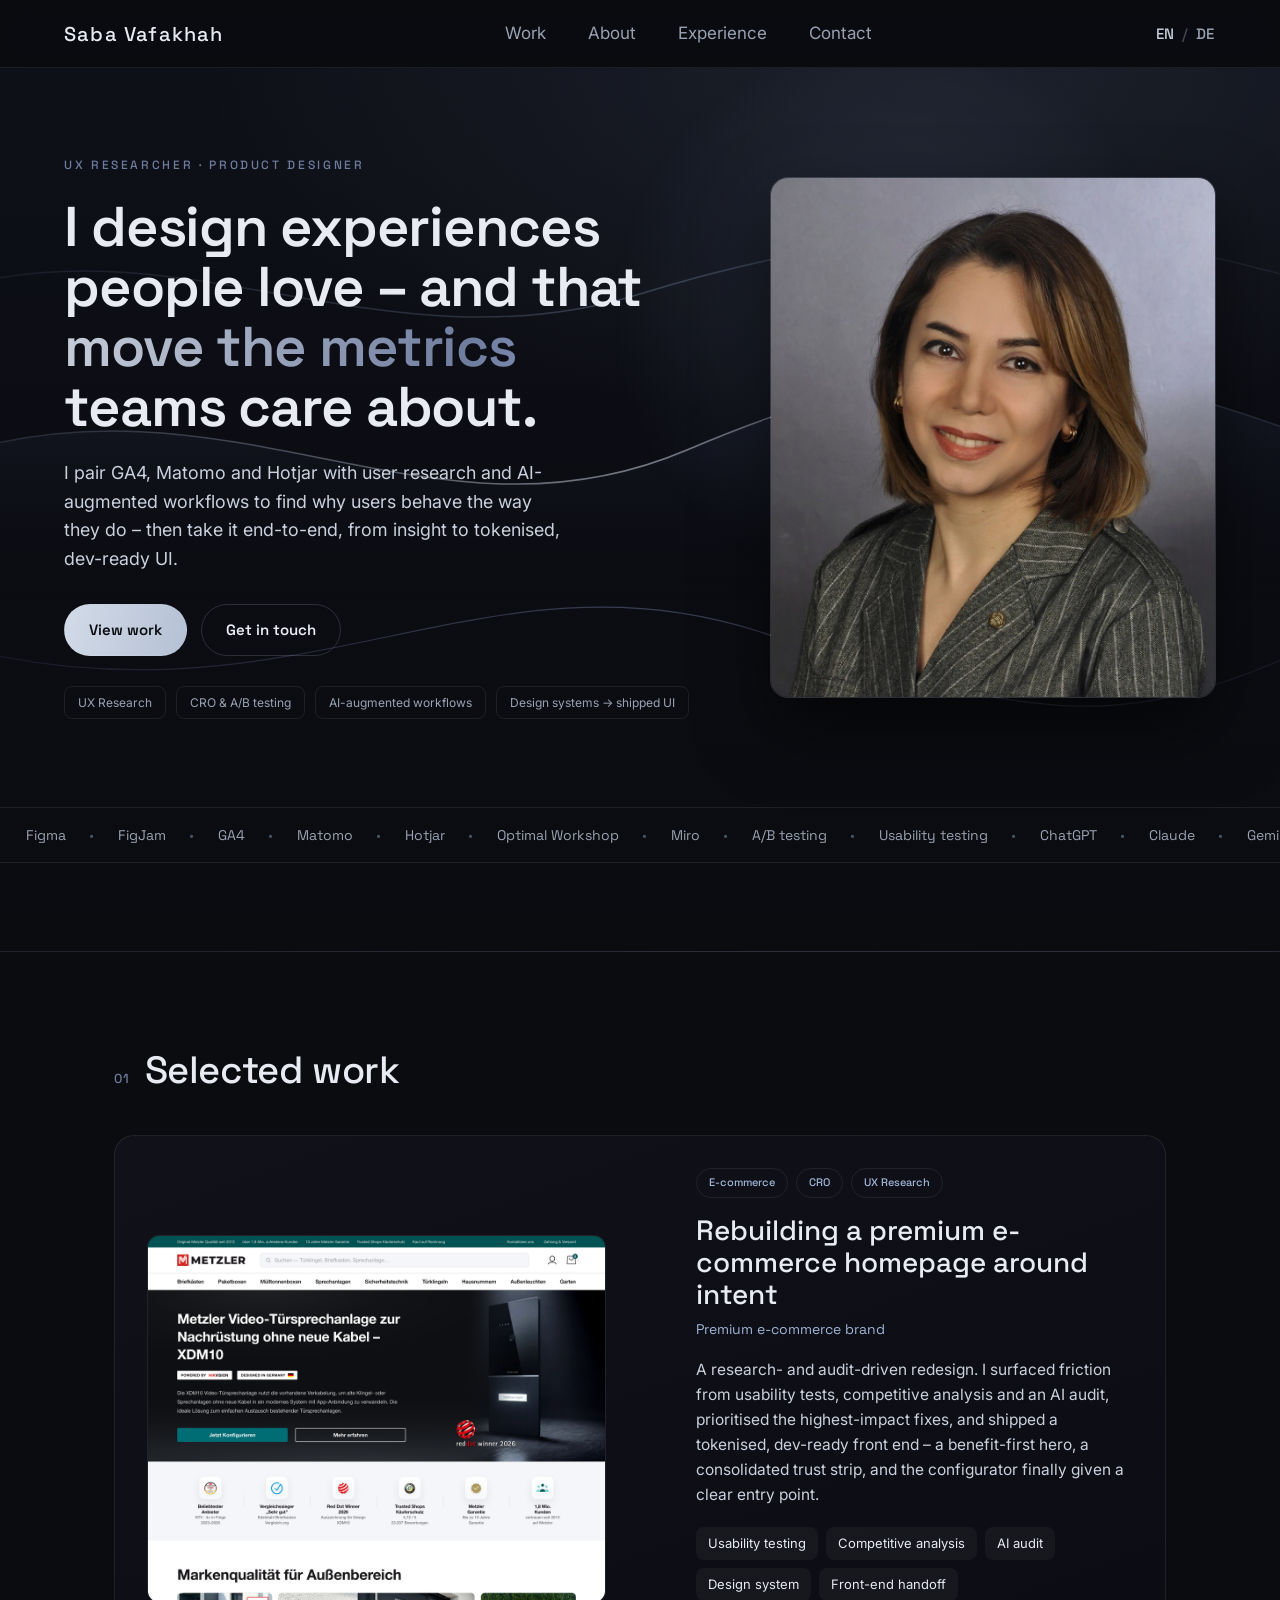
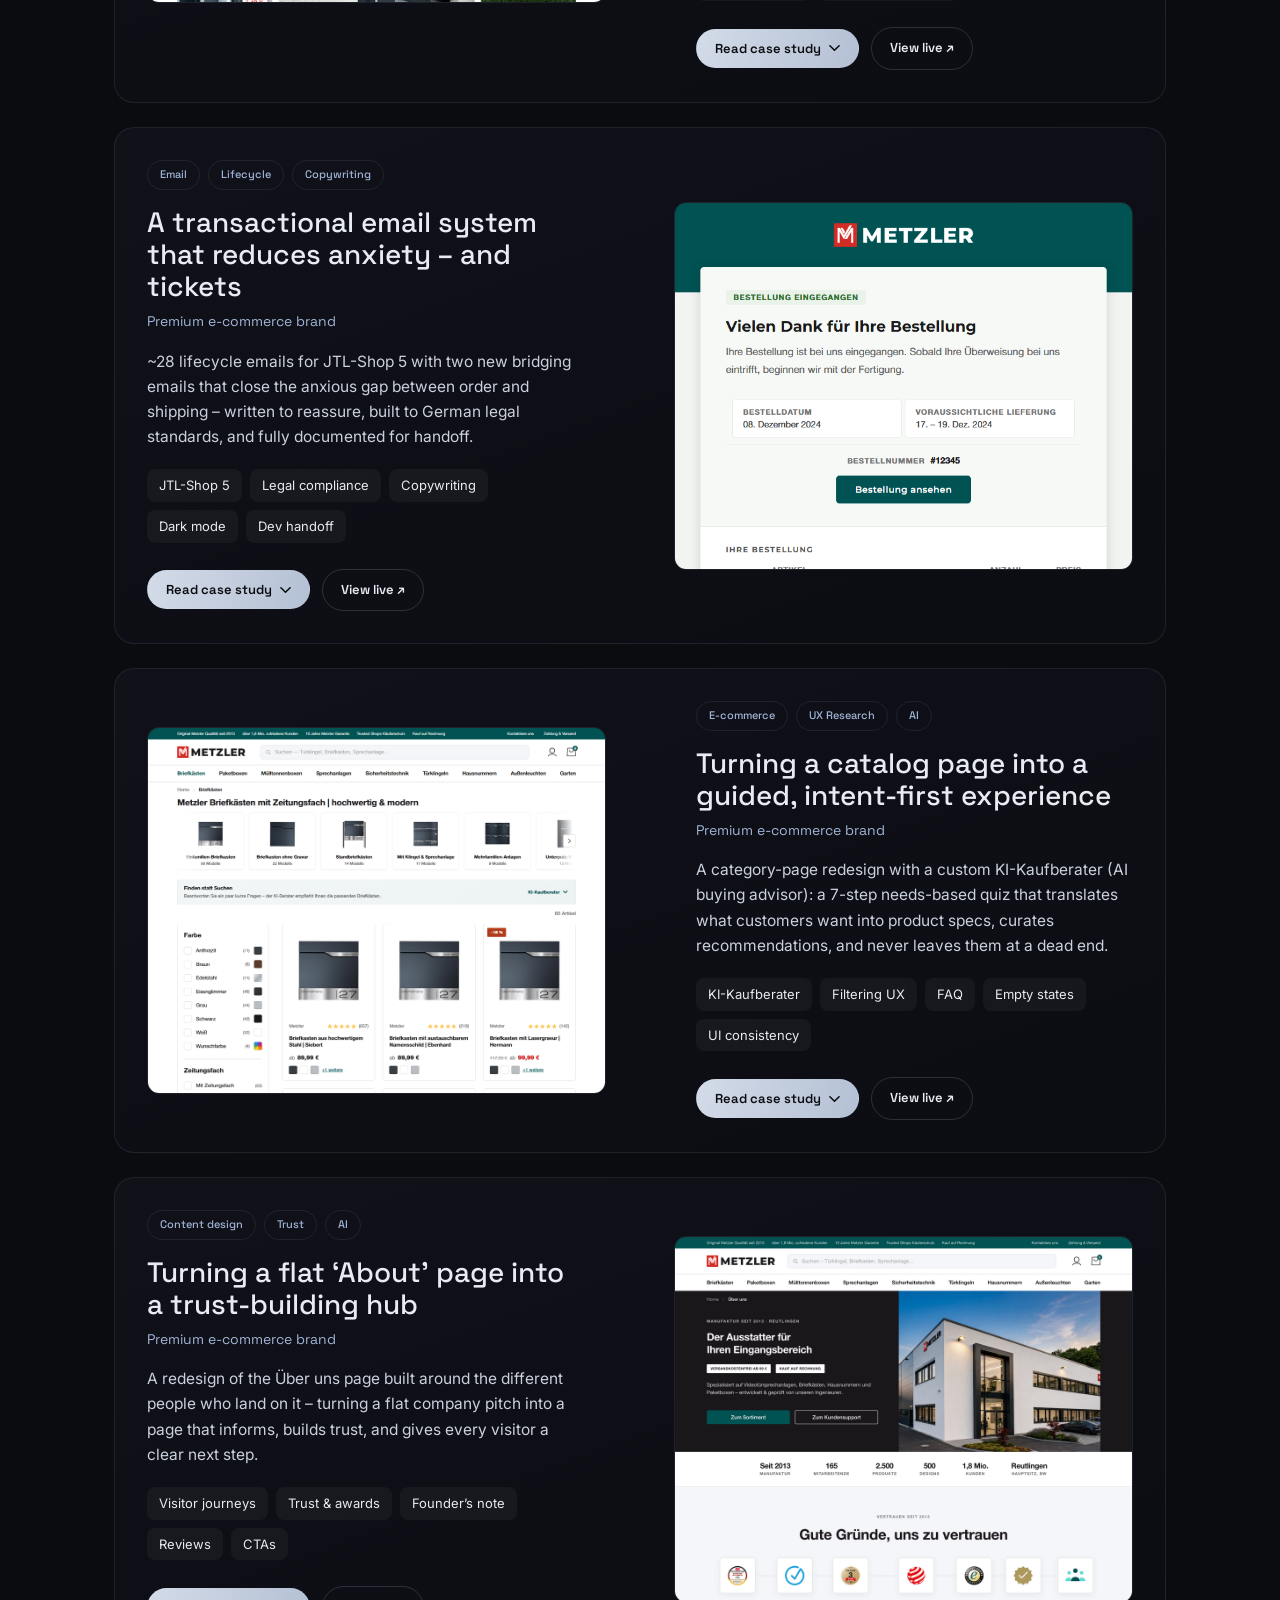
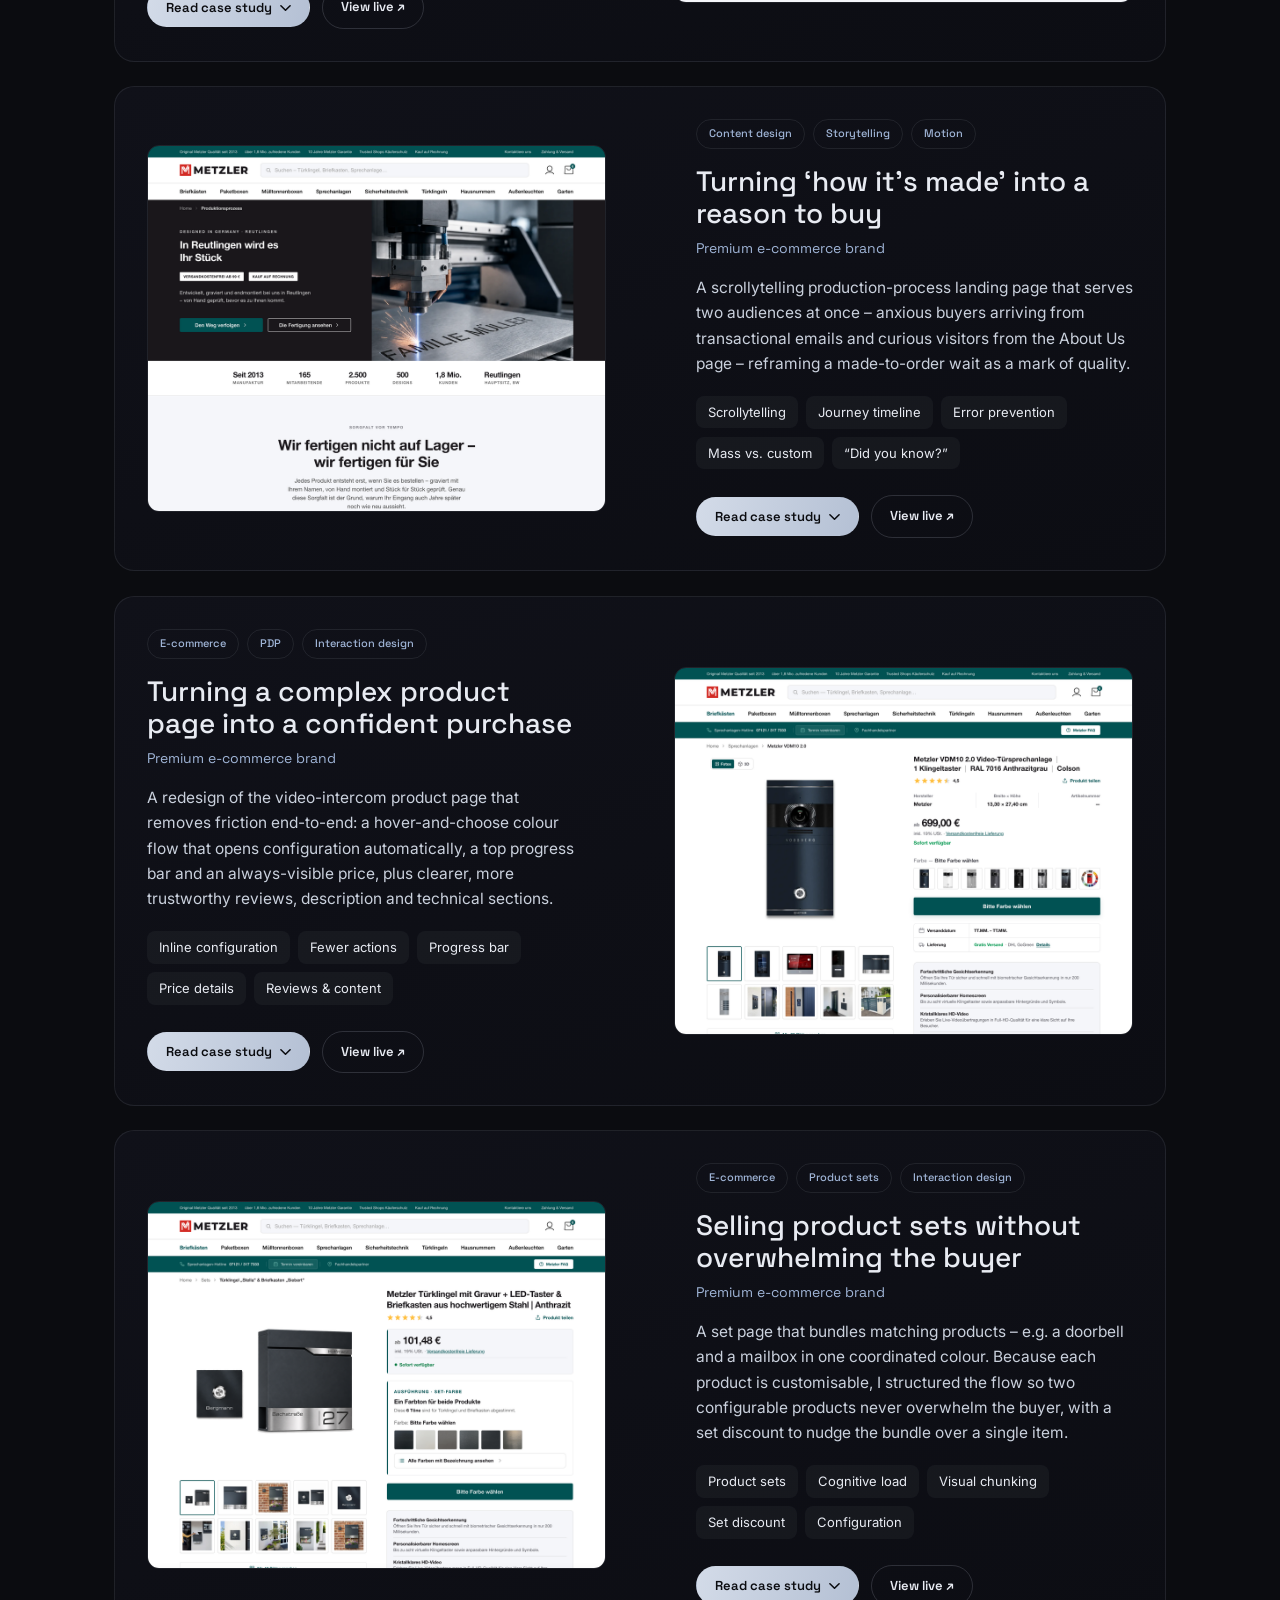
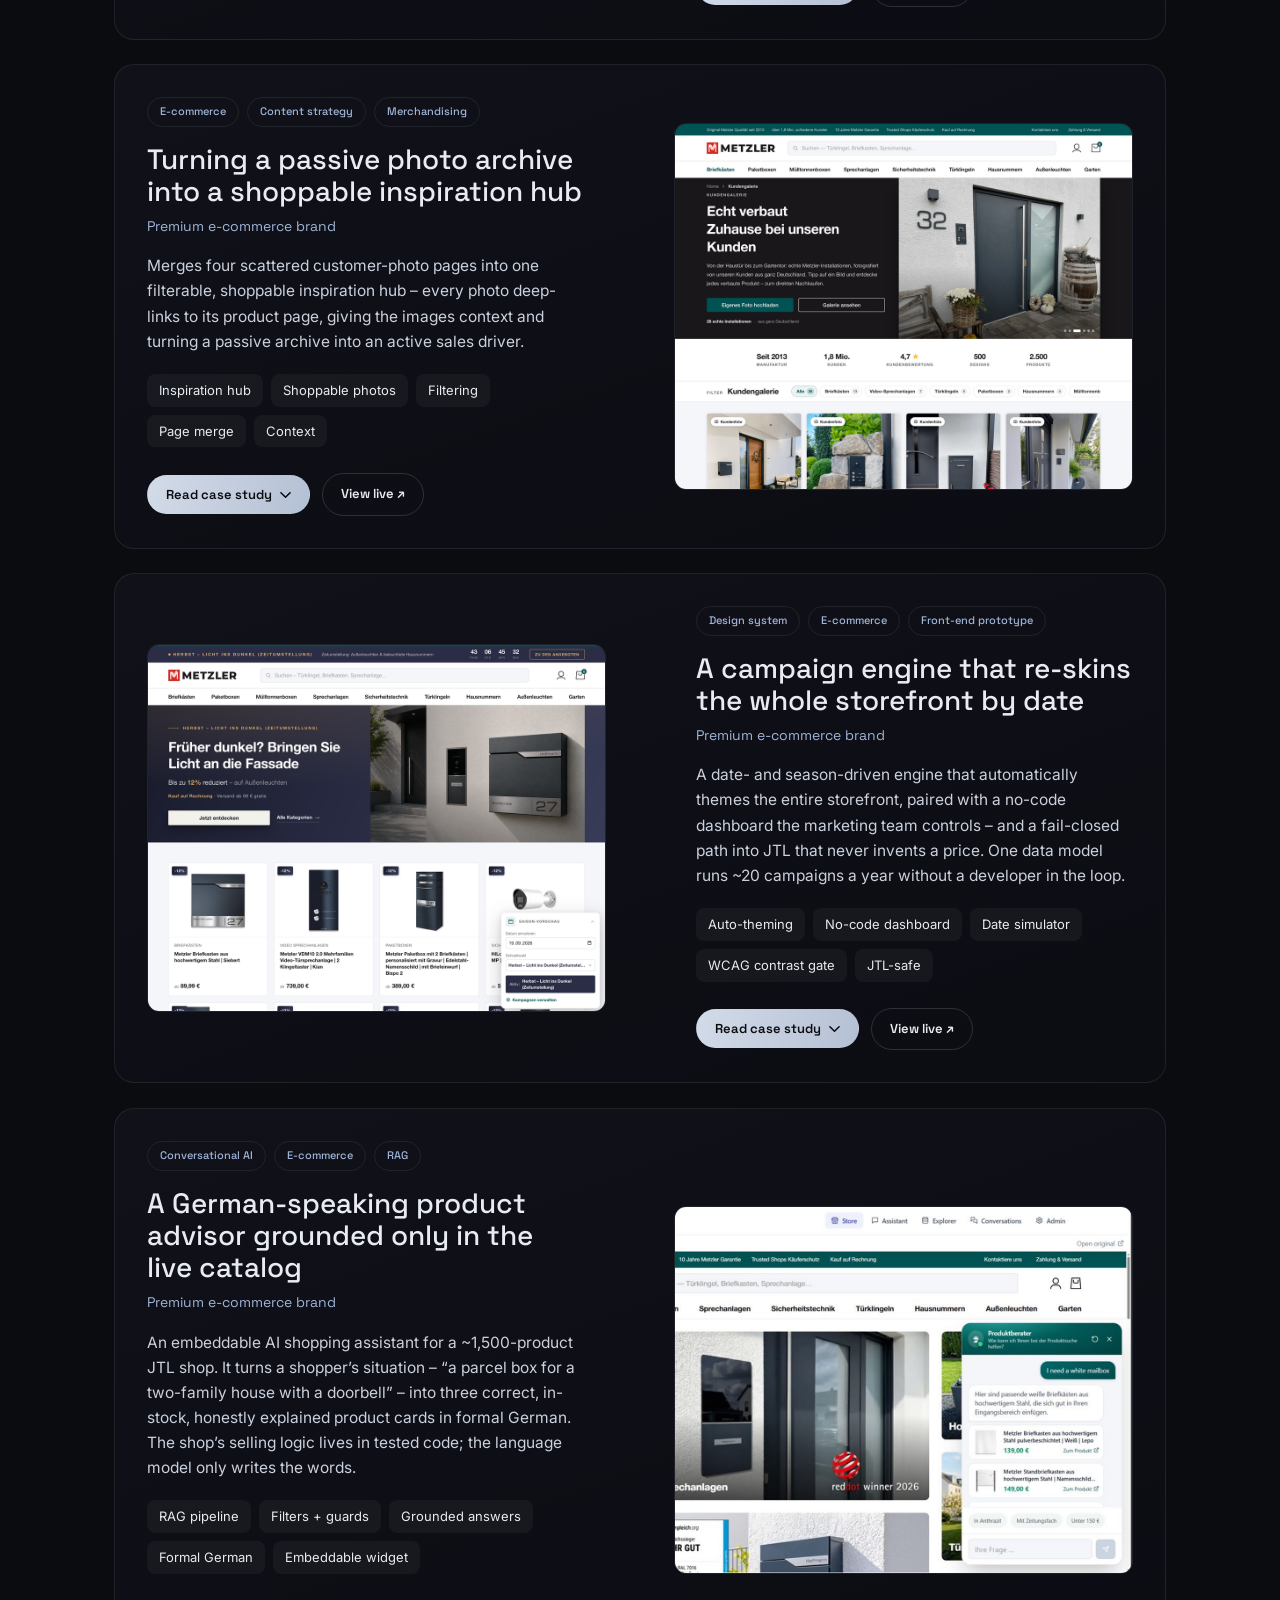
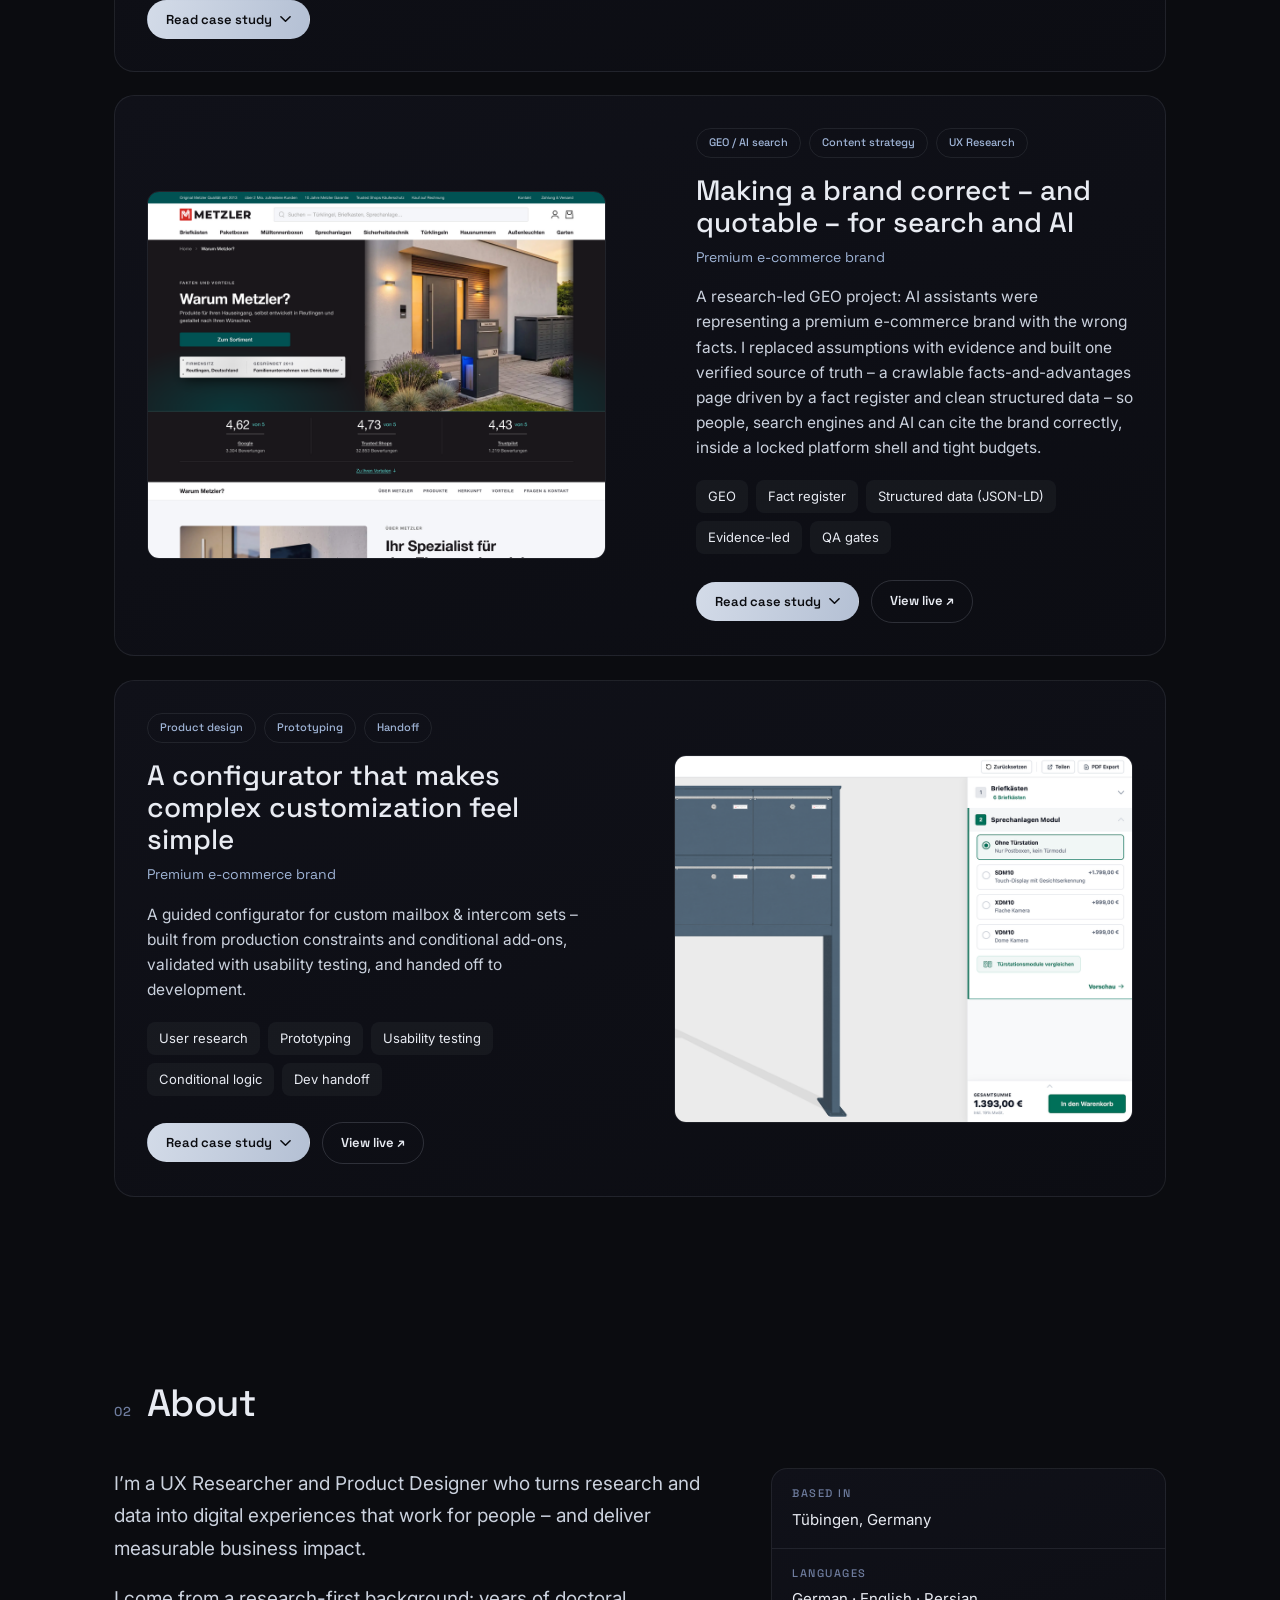
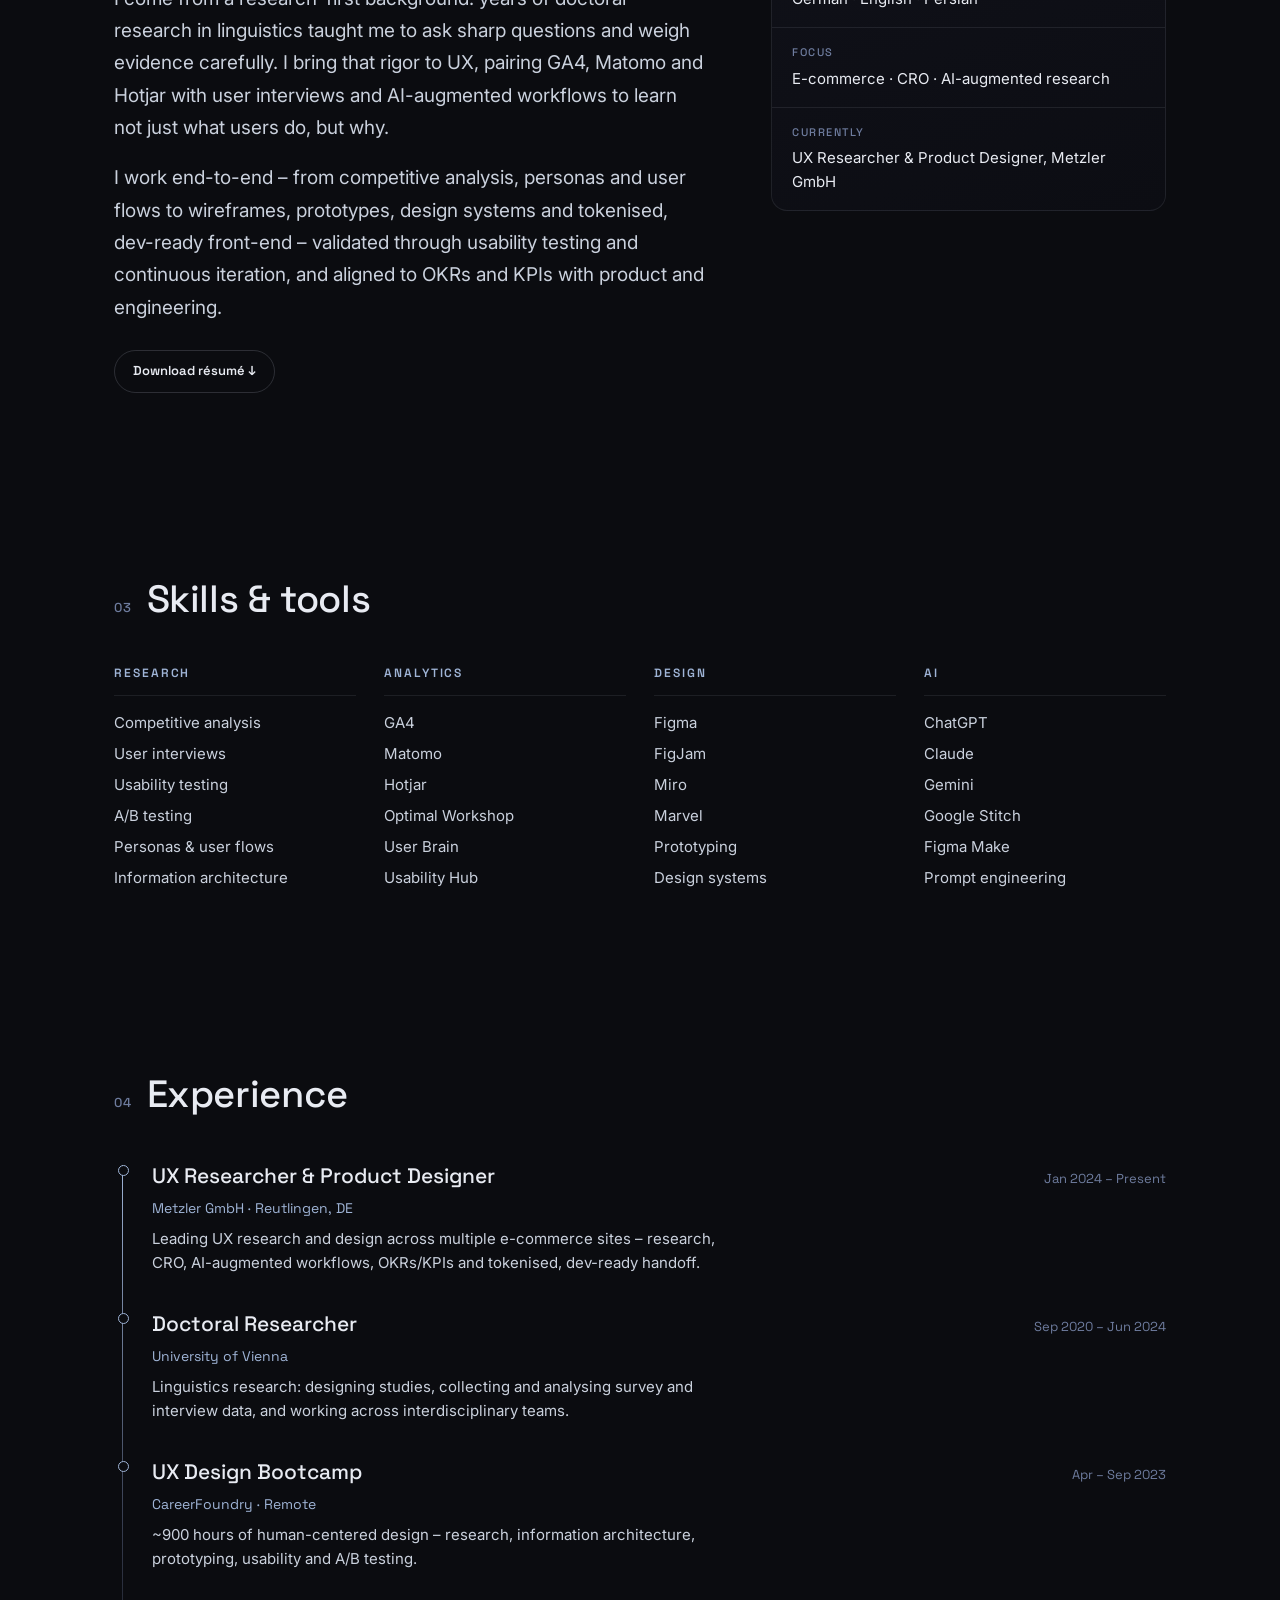
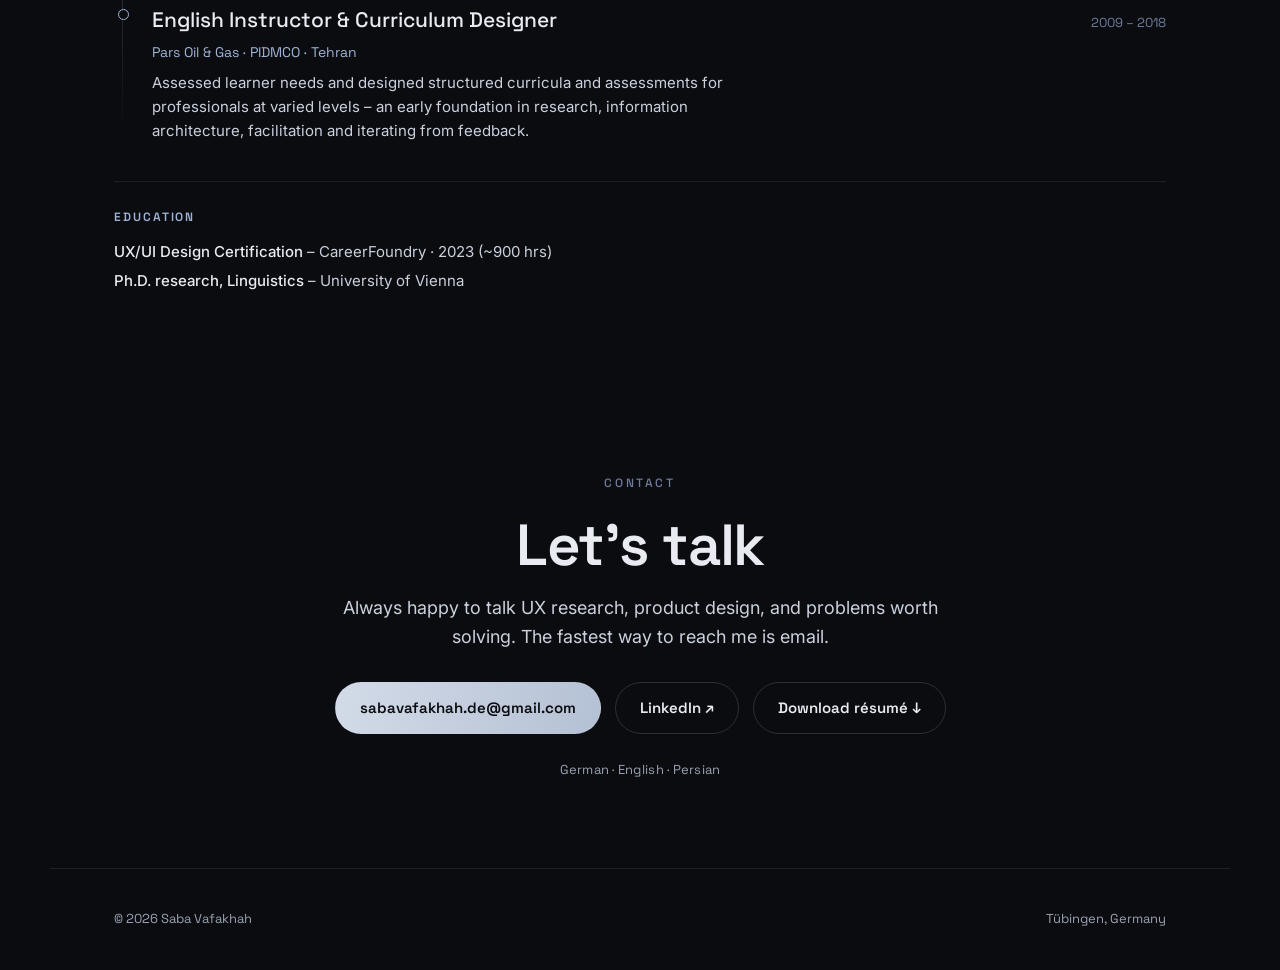
==== index.html @ 05343c2e "Update GEO case live link (drop #vorteile anchor) Co-Authored-By: Claude Opus 4.8 <noreply@anthropic" ====
<!DOCTYPE html>
<html lang="en">
<head>
  <meta charset="UTF-8" />
  <meta name="viewport" content="width=device-width, initial-scale=1.0" />
  <title>Saba Vafakhah – UX Researcher & Product Designer</title>
  <meta name="description" content="UX Researcher & Product Designer blending data-driven research, AI-augmented workflows and human-centered design." />
  <meta name="robots" content="noindex, nofollow" />
  <!-- Favicon / brand mark -->
  <link rel="icon" href="favicon.ico?v=1" sizes="any" />
  <link rel="icon" type="image/png" sizes="32x32" href="assets/favicon-32.png?v=1" />
  <link rel="icon" type="image/png" sizes="16x16" href="assets/favicon-16.png?v=1" />
  <link rel="apple-touch-icon" href="assets/apple-touch-icon.png?v=1" />
  <meta name="theme-color" content="#0B0C10" />
  <link rel="preconnect" href="https://fonts.googleapis.com" />
  <link rel="preconnect" href="https://fonts.gstatic.com" crossorigin />
  <link href="https://fonts.googleapis.com/css2?family=Space+Grotesk:wght@300;400;500;600;700&family=Inter:wght@400;500&display=swap" rel="stylesheet" />
  <link rel="stylesheet" href="css/styles.css?v=6" />
</head>
<body>
  <!-- ============ INTRO ============ -->
  <div class="intro" id="intro" aria-hidden="true">
    <div class="intro__name">
      <span class="intro__w"><span>Saba</span></span>
      <span class="intro__w"><span>Vafakhah</span></span>
    </div>
    <div class="intro__line"></div>
    <p class="intro__role">UX Researcher · Product Designer</p>
  </div>

  <!-- ============ NAV ============ -->
  <header class="nav" id="top">
    <a class="brand" href="#top">Saba Vafakhah</a>
    <nav class="nav__links" aria-label="Primary">
      <a href="#work" data-en="Work" data-de="Projekte">Work</a>
      <a href="#about" data-en="About" data-de="Über mich">About</a>
      <a href="#experience" data-en="Experience" data-de="Erfahrung">Experience</a>
      <a href="#contact" data-en="Contact" data-de="Kontakt">Contact</a>
    </nav>
    <div class="nav__actions">
      <div class="lang" role="group" aria-label="Language">
        <button class="lang__btn is-active" data-lang="en" type="button">EN</button>
        <span class="lang__sep">/</span>
        <button class="lang__btn" data-lang="de" type="button">DE</button>
      </div>
      <button class="nav__burger" id="burger" type="button" aria-label="Menu"><span></span><span></span></button>
    </div>
  </header>

  <!-- ============ HERO ============ -->
  <section class="hero">
    <div class="hero__waves" aria-hidden="true">
      <svg class="wave w3" height="220" viewBox="0 0 1200 220" preserveAspectRatio="none" fill="none"><path d="M0 120 C 200 40 380 200 600 120 S 1000 40 1200 120" stroke="url(#g3)" stroke-width="1.5"/><defs><linearGradient id="g3" x1="0" x2="1200" y1="0" y2="0" gradientUnits="userSpaceOnUse"><stop stop-color="#3A4154"/><stop offset=".5" stop-color="#9FB4D6"/><stop offset="1" stop-color="#3A4154"/></linearGradient></defs></svg>
      <svg class="wave w1" height="320" viewBox="0 0 1200 320" preserveAspectRatio="none" fill="none"><path d="M0 180 C 250 80 420 280 640 170 S 980 70 1200 170 L1200 320 L0 320 Z" fill="url(#g1)"/><path d="M0 180 C 250 80 420 280 640 170 S 980 70 1200 170" stroke="url(#g1s)" stroke-width="1.5"/><defs><linearGradient id="g1" x1="0" x2="0" y1="120" y2="320" gradientUnits="userSpaceOnUse"><stop stop-color="#1B2030"/><stop offset="1" stop-color="#0B0C10" stop-opacity="0"/></linearGradient><linearGradient id="g1s" x1="0" x2="1200" y1="0" y2="0" gradientUnits="userSpaceOnUse"><stop stop-color="#2A3142"/><stop offset=".5" stop-color="#C7CEDA"/><stop offset="1" stop-color="#2A3142"/></linearGradient></defs></svg>
      <svg class="wave w2" height="360" viewBox="0 0 1200 360" preserveAspectRatio="none" fill="none"><path d="M0 220 C 300 320 460 120 700 210 S 1010 320 1200 210" stroke="url(#g2)" stroke-width="1.2"/><defs><linearGradient id="g2" x1="0" x2="1200" y1="0" y2="0" gradientUnits="userSpaceOnUse"><stop stop-color="#232737"/><stop offset=".5" stop-color="#7E8BB0"/><stop offset="1" stop-color="#232737"/></linearGradient></defs></svg>
    </div>
    <div class="hero__spot" id="spot" aria-hidden="true"></div>

    <div class="hero__inner">
      <div class="hero__copy">
        <p class="eyebrow" data-en="UX Researcher · Product Designer" data-de="UX-Researcherin · Produktdesignerin">UX Researcher · Product Designer</p>
        <h1 class="hero__title">
          <span class="rev"><span style="animation-delay:.05s" data-en="I design experiences" data-de="Ich gestalte Erlebnisse,">I design experiences</span></span><br/>
          <span class="rev"><span style="animation-delay:.13s" data-en="people love – and that" data-de="die Menschen lieben – und">people love – and that</span></span><br/>
          <span class="rev"><span class="grad" style="animation-delay:.21s" data-en="move the metrics" data-de="die Zahlen bewegen,">move the metrics</span></span>
          <span class="rev"><span style="animation-delay:.29s" data-en="teams care about." data-de="die zählen.">teams care about.</span></span>
        </h1>
        <p class="hero__lead"
           data-en="I pair GA4, Matomo and Hotjar with user research and AI-augmented workflows to find why users behave the way they do – then take it end-to-end, from insight to tokenised, dev-ready UI."
           data-de="Ich verbinde GA4, Matomo und Hotjar mit Nutzerresearch und KI-gestützten Workflows, um herauszufinden, warum Nutzer handeln, wie sie handeln – und bringe es end-to-end, von der Erkenntnis bis zur tokenisierten, entwicklungsfertigen UI.">
          I pair GA4, Matomo and Hotjar with user research and AI-augmented workflows to find why users behave the way they do – then take it end-to-end, from insight to tokenised, dev-ready UI.
        </p>
        <div class="hero__cta">
          <a class="btn btn--solid mag" href="#work" data-en="View work" data-de="Projekte ansehen">View work</a>
          <a class="btn btn--ghost mag" href="#contact" data-en="Get in touch" data-de="Kontakt aufnehmen">Get in touch</a>
        </div>
        <ul class="hero__meta">
          <li data-en="UX Research" data-de="UX-Research">UX Research</li>
          <li data-en="CRO &amp; A/B testing" data-de="CRO &amp; A/B-Testing">CRO &amp; A/B testing</li>
          <li data-en="AI-augmented workflows" data-de="KI-gestützte Workflows">AI-augmented workflows</li>
          <li data-en="Design systems → shipped UI" data-de="Designsysteme → fertige UI">Design systems → shipped UI</li>
        </ul>
      </div>

      <div class="hero__media">
        <div class="hero__photo tilt">
          <img src="assets/saba.jpg" alt="Portrait of Saba Vafakhah" />
        </div>
      </div>
    </div>

    <div class="marquee" aria-hidden="true">
      <div class="marquee__track">
        <span>Figma</span><span>FigJam</span><span>GA4</span><span>Matomo</span><span>Hotjar</span><span>Optimal Workshop</span><span>Miro</span><span>A/B testing</span><span>Usability testing</span><span>ChatGPT</span><span>Claude</span><span>Gemini</span><span>Google Stitch</span><span>Figma Make</span>
        <span>Figma</span><span>FigJam</span><span>GA4</span><span>Matomo</span><span>Hotjar</span><span>Optimal Workshop</span><span>Miro</span><span>A/B testing</span><span>Usability testing</span><span>ChatGPT</span><span>Claude</span><span>Gemini</span><span>Google Stitch</span><span>Figma Make</span>
      </div>
    </div>
  </section>

  <!-- ============ WORK ============ -->
  <section class="work" id="work">
    <div class="section-head reveal">
      <span class="section-num">01</span>
      <h2 class="section-title" data-en="Selected work" data-de="Ausgewählte Projekte">Selected work</h2>
    </div>

    <!-- ===== Case 1: Homepage ===== -->
    <div class="reveal case-wrap" style="transition-delay:.08s">
      <article class="case case--feature tilt">
        <div class="case__media">
          <img src="assets/homepage-redesign.png" alt="E-commerce homepage redesign" />
        </div>
        <div class="case__body">
          <div class="case__tags">
            <span data-en="E-commerce" data-de="E-Commerce">E-commerce</span>
            <span>CRO</span>
            <span data-en="UX Research" data-de="UX-Research">UX Research</span>
          </div>
          <h3 class="case__title"
              data-en="Rebuilding a premium e-commerce homepage around intent"
              data-de="Eine Premium-E-Commerce-Startseite rund um Nutzerintention neu gedacht">
            Rebuilding a premium e-commerce homepage around intent
          </h3>
          <p class="case__client" data-en="Premium e-commerce brand" data-de="Premium-E-Commerce-Marke">Premium e-commerce brand</p>
          <p class="case__summary"
             data-en="A research- and audit-driven redesign. I surfaced friction from usability tests, competitive analysis and an AI audit, prioritised the highest-impact fixes, and shipped a tokenised, dev-ready front end – a benefit-first hero, a consolidated trust strip, and the configurator finally given a clear entry point."
             data-de="Ein research- und auditgetriebenes Redesign. Aus Usability-Tests, Wettbewerbsanalyse und einem KI-Audit habe ich Friktionen sichtbar gemacht, die wirkungsvollsten Maßnahmen priorisiert und ein tokenisiertes, entwicklungsfertiges Frontend ausgeliefert – eine nutzenorientierte Hero-Section, eine konsolidierte Trust-Leiste und endlich ein klarer Einstieg in den Konfigurator.">
            A research- and audit-driven redesign. I surfaced friction from usability tests, competitive analysis and an AI audit, prioritised the highest-impact fixes, and shipped a tokenised, dev-ready front end – a benefit-first hero, a consolidated trust strip, and the configurator finally given a clear entry point.
          </p>
          <ul class="case__chips">
            <li data-en="Usability testing" data-de="Usability-Tests">Usability testing</li>
            <li data-en="Competitive analysis" data-de="Wettbewerbsanalyse">Competitive analysis</li>
            <li data-en="AI audit" data-de="KI-Audit">AI audit</li>
            <li data-en="Design system" data-de="Designsystem">Design system</li>
            <li data-en="Front-end handoff" data-de="Frontend-Handoff">Front-end handoff</li>
          </ul>
          <div class="case__links">
            <button class="btn btn--solid btn--sm case__toggle" type="button" aria-expanded="false">
              <span class="lbl-closed" data-en="Read case study" data-de="Case Study lesen">Read case study</span>
              <span class="lbl-open" data-en="Close" data-de="Schließen">Close</span>
              <span class="chev" aria-hidden="true"><svg viewBox="0 0 12 8" width="11" height="8" fill="none"><path d="M1 1.5 6 6.5 11 1.5" stroke="currentColor" stroke-width="1.7" stroke-linecap="round" stroke-linejoin="round"/></svg></span>
            </button>
            <a class="btn btn--ghost btn--sm mag" href="https://sabavafa.github.io/homepage/" target="_blank" rel="noopener" data-en="View live ↗" data-de="Live ansehen ↗">View live ↗</a>
          </div>
        </div>
      </article>
      <div class="case__detail"><div class="case__detail-inner">
        <div class="cd-grid">
          <div class="cd-block">
            <span class="cd-eyebrow" data-en="The challenge" data-de="Die Herausforderung">The challenge</span>
            <p data-en="The live homepage left visitors to orient themselves instead of guiding them to the goal:"
               data-de="Die Live-Startseite ließ Besucher sich selbst orientieren, statt sie zum Ziel zu führen:">The live homepage left visitors to orient themselves instead of guiding them to the goal:</p>
            <ul>
              <li data-en="No value headline, and the configurator – the site’s highest-intent action – had no entry point." data-de="Keine nutzenorientierte Headline, und der Konfigurator – die Aktion mit der höchsten Kaufabsicht – hatte keinen Einstieg.">No value headline, and the configurator – the site’s highest-intent action – had no entry point.</li>
              <li data-en="No direct access to the FAQ." data-de="Kein direkter Zugang zu den FAQ.">No direct access to the FAQ.</li>
              <li data-en="The brand’s advantages – the reasons to buy here over cheaper rivals – went unstated." data-de="Die Vorteile der Marke – die Gründe, hier statt bei günstigeren Anbietern zu kaufen – blieben ungenannt.">The brand’s advantages – the reasons to buy here over cheaper rivals – went unstated.</li>
              <li data-en="Trust signals were scattered: the nTV award showed only ceremony photos, with no link to the related products or an award info page." data-de="Trust-Signale waren verstreut: Der nTV-Award zeigte nur Zeremoniebilder, ohne Link zu den passenden Produkten oder einer Award-Infoseite.">Trust signals were scattered: the nTV award showed only ceremony photos, with no link to the related products or an award info page.</li>
              <li data-en="The review section didn’t match the rest of the page visually." data-de="Der Bewertungsbereich passte optisch nicht zum Rest der Seite.">The review section didn’t match the rest of the page visually.</li>
              <li data-en="11 categories plus a 13-image carousel created heavy cognitive load." data-de="11 Kategorien plus ein 13-Bild-Karussell erzeugten hohe kognitive Last.">11 categories plus a 13-image carousel created heavy cognitive load.</li>
            </ul>
          </div>
          <div class="cd-block">
            <span class="cd-eyebrow" data-en="What I did" data-de="Was ich getan habe">What I did</span>
            <ul>
              <li data-en="Triangulated usability tests, competitive analysis and an AI audit to locate friction and rank it by impact." data-de="Usability-Tests, Wettbewerbsanalyse und ein KI-Audit kombiniert, um Friktionen zu lokalisieren und nach Wirkung zu priorisieren.">Triangulated usability tests, competitive analysis and an AI audit to locate friction and rank it by impact.</li>
              <li data-en="Rewrote the hero benefit-first around the XDM10 (retrofit, no new cables) with two clear CTAs that point visitors to the goal." data-de="Die Hero-Section nutzenorientiert um die XDM10 (Nachrüstung ohne neue Kabel) mit zwei klaren CTAs neu getextet, die Besucher zum Ziel führen.">Rewrote the hero benefit-first around the XDM10 (retrofit, no new cables) with two clear CTAs that point visitors to the goal.</li>
              <li data-en="Surfaced the brand’s advantages and gave the FAQ a direct entry point, so the page answers “why buy here”, not just “what”." data-de="Die Vorteile der Marke herausgestellt und den FAQ einen direkten Einstieg gegeben, damit die Seite „warum hier kaufen“ beantwortet, nicht nur „was“.">Surfaced the brand’s advantages and gave the FAQ a direct entry point, so the page answers “why buy here”, not just “what”.</li>
              <li data-en="Consolidated scattered awards into one trust strip, quantified the “three reasons”, and linked the nTV award to related products and an award info page." data-de="Verstreute Auszeichnungen zu einer Trust-Leiste konsolidiert, die „drei Gründe“ quantifiziert und den nTV-Award mit passenden Produkten und einer Award-Infoseite verlinkt.">Consolidated scattered awards into one trust strip, quantified the “three reasons”, and linked the nTV award to related products and an award info page.</li>
              <li data-en="Aligned the review section with the overall design and gave the configurator a primary entry point – the site’s highest-margin intent, one click from load." data-de="Den Bewertungsbereich an das Gesamtdesign angeglichen und dem Konfigurator einen primären Einstieg gegeben – die margenstärkste Absicht, einen Klick nach dem Laden.">Aligned the review section with the overall design and gave the configurator a primary entry point – the site’s highest-margin intent, one click from load.</li>
              <li data-en="Delivered a tokenised, documented front end the dev team could build from directly." data-de="Ein tokenisiertes, dokumentiertes Frontend ausgeliefert, mit dem das Dev-Team direkt bauen konnte.">Delivered a tokenised, documented front end the dev team could build from directly.</li>
            </ul>
          </div>
          <div class="cd-block">
            <span class="cd-eyebrow" data-en="Outcome" data-de="Ergebnis">Outcome</span>
            <ul>
              <li data-en="Cut time-to-comprehension from seconds of scrolling to a single glance." data-de="Die Zeit bis zum Verständnis von Sekunden des Scrollens auf einen Blick reduziert.">Cut time-to-comprehension from seconds of scrolling to a single glance.</li>
              <li data-en="Configurator and trust proof now sit where purchase intent forms." data-de="Konfigurator und Trust-Nachweise sitzen jetzt dort, wo Kaufabsicht entsteht.">Configurator and trust proof now sit where purchase intent forms.</li>
              <li data-en="Shipped as a reusable design system – tokens, components, handoff docs – not just a mockup." data-de="Als wiederverwendbares Designsystem ausgeliefert – Tokens, Komponenten, Handoff-Doku – nicht nur ein Mockup.">Shipped as a reusable design system – tokens, components, handoff docs – not just a mockup.</li>
            </ul>
          </div>
        </div>
      </div></div>
    </div>

    <!-- ===== Case 2: Email system ===== -->
    <div class="reveal case-wrap" style="transition-delay:.08s">
      <article class="case case--feature tilt">
        <div class="case__media">
          <img src="assets/email-system.png" alt="Order-confirmation email" />
        </div>
        <div class="case__body">
          <div class="case__tags">
            <span data-en="Email" data-de="E-Mail">Email</span>
            <span data-en="Lifecycle" data-de="Lifecycle">Lifecycle</span>
            <span data-en="Copywriting" data-de="Copywriting">Copywriting</span>
          </div>
          <h3 class="case__title"
              data-en="A transactional email system that reduces anxiety – and tickets"
              data-de="Ein Transaktions-E-Mail-System, das Unsicherheit senkt – und Tickets">
            A transactional email system that reduces anxiety – and tickets
          </h3>
          <p class="case__client" data-en="Premium e-commerce brand" data-de="Premium-E-Commerce-Marke">Premium e-commerce brand</p>
          <p class="case__summary"
             data-en="~28 lifecycle emails for JTL-Shop 5 with two new bridging emails that close the anxious gap between order and shipping – written to reassure, built to German legal standards, and fully documented for handoff."
             data-de="~28 Lifecycle-E-Mails für JTL-Shop 5 mit zwei neuen Brücken-E-Mails, die die nervöse Lücke zwischen Bestellung und Versand schließen – beruhigend getextet, nach deutschen rechtlichen Standards gebaut und vollständig für den Handoff dokumentiert.">
            ~28 lifecycle emails for JTL-Shop 5 with two new bridging emails that close the anxious gap between order and shipping – written to reassure, built to German legal standards, and fully documented for handoff.
          </p>
          <ul class="case__chips">
            <li>JTL-Shop 5</li>
            <li data-en="Legal compliance" data-de="Rechtskonformität">Legal compliance</li>
            <li data-en="Copywriting" data-de="Copywriting">Copywriting</li>
            <li data-en="Dark mode" data-de="Dark Mode">Dark mode</li>
            <li data-en="Dev handoff" data-de="Dev-Handoff">Dev handoff</li>
          </ul>
          <div class="case__links">
            <button class="btn btn--solid btn--sm case__toggle" type="button" aria-expanded="false">
              <span class="lbl-closed" data-en="Read case study" data-de="Case Study lesen">Read case study</span>
              <span class="lbl-open" data-en="Close" data-de="Schließen">Close</span>
              <span class="chev" aria-hidden="true"><svg viewBox="0 0 12 8" width="11" height="8" fill="none"><path d="M1 1.5 6 6.5 11 1.5" stroke="currentColor" stroke-width="1.7" stroke-linecap="round" stroke-linejoin="round"/></svg></span>
            </button>
            <a class="btn btn--ghost btn--sm mag" href="https://sabavafa.github.io/email-templates/" target="_blank" rel="noopener" data-en="View live ↗" data-de="Live ansehen ↗">View live ↗</a>
          </div>
        </div>
      </article>
      <div class="case__detail"><div class="case__detail-inner">
        <div class="cd-grid">
          <div class="cd-block">
            <span class="cd-eyebrow" data-en="The challenge" data-de="Die Herausforderung">The challenge</span>
            <p data-en="For custom-engraved products there’s a long, anxious gap between order confirmation and shipping – a major driver of support tickets. The emails also had to reassure, stay on-brand, and meet strict German legal requirements."
               data-de="Bei individuell gravierten Produkten liegt eine lange, nervöse Lücke zwischen Bestellbestätigung und Versand – ein Haupttreiber für Support-Tickets. Die E-Mails mussten zugleich beruhigen, markenkonform bleiben und strenge deutsche rechtliche Vorgaben erfüllen.">For custom-engraved products there’s a long, anxious gap between order confirmation and shipping – a major driver of support tickets. The emails also had to reassure, stay on-brand, and meet strict German legal requirements.</p>
          </div>
          <div class="cd-block">
            <span class="cd-eyebrow" data-en="What I did" data-de="Was ich getan habe">What I did</span>
            <ul>
              <li data-en="Redesigned ~28 transactional and account emails for JTL-Shop 5 with psychologically-attuned, emotionally engaging copy." data-de="~28 Transaktions- und Konto-E-Mails für JTL-Shop 5 mit psychologisch durchdachtem, emotional ansprechendem Text neu gestaltet.">Redesigned ~28 transactional and account emails for JTL-Shop 5 with psychologically-attuned, emotionally engaging copy.</li>
              <li data-en="Added two bridging emails: a Production Guide (install/maintenance tips + FAQs) and a Production Delay email with a behind-the-scenes video that reframes the wait as a mark of quality." data-de="Zwei Brücken-E-Mails ergänzt: einen Produktionsguide (Montage-/Pflegetipps + FAQs) und eine Produktionsverzögerungs-Mail mit Behind-the-Scenes-Video, das die Wartezeit als Qualitätsmerkmal umdeutet.">Added two bridging emails: a Production Guide (install/maintenance tips + FAQs) and a Production Delay email with a behind-the-scenes video that reframes the wait as a mark of quality.</li>
              <li data-en="Placed promotions and newsletter prompts in line with German legal rules." data-de="Promotions und Newsletter-Hinweise gemäß deutschen rechtlichen Vorgaben platziert.">Placed promotions and newsletter prompts in line with German legal rules.</li>
              <li data-en="Documented the whole system – placeholders, triggers, legal compliance, copy rules, dark-mode and Outlook fallbacks – for a clean handoff." data-de="Das gesamte System dokumentiert – Platzhalter, Trigger, Rechtskonformität, Copy-Regeln, Dark-Mode und Outlook-Fallbacks – für einen sauberen Handoff.">Documented the whole system – placeholders, triggers, legal compliance, copy rules, dark-mode and Outlook fallbacks – for a clean handoff.</li>
            </ul>
          </div>
          <div class="cd-block">
            <span class="cd-eyebrow" data-en="Outcome" data-de="Ergebnis">Outcome</span>
            <ul>
              <li data-en="Bridged the order→shipping gap to ease customer anxiety and reduce avoidable support tickets." data-de="Die Lücke Bestellung→Versand überbrückt, um Kundenunsicherheit zu mindern und vermeidbare Support-Tickets zu reduzieren.">Bridged the order→shipping gap to ease customer anxiety and reduce avoidable support tickets.</li>
              <li data-en="A consistent, on-brand, legally compliant system across the customer lifecycle." data-de="Ein konsistentes, markenkonformes, rechtssicheres System über den gesamten Kundenlebenszyklus.">A consistent, on-brand, legally compliant system across the customer lifecycle.</li>
              <li data-en="Fully documented and dev-ready – handed off, not just designed." data-de="Vollständig dokumentiert und entwicklungsfertig – übergeben, nicht nur gestaltet.">Fully documented and dev-ready – handed off, not just designed.</li>
            </ul>
          </div>
        </div>
      </div></div>
    </div>

    <!-- ===== Case 3: PLP + KI-Kaufberater ===== -->
    <div class="reveal case-wrap" style="transition-delay:.08s">
      <article class="case case--feature tilt">
        <div class="case__media">
          <img src="assets/plp.png" alt="Mailbox category page" />
        </div>
        <div class="case__body">
          <div class="case__tags">
            <span data-en="E-commerce" data-de="E-Commerce">E-commerce</span>
            <span data-en="UX Research" data-de="UX-Research">UX Research</span>
            <span>AI</span>
          </div>
          <h3 class="case__title"
              data-en="Turning a catalog page into a guided, intent-first experience"
              data-de="Eine Katalogseite zur geführten, absichtsorientierten Erfahrung machen">
            Turning a catalog page into a guided, intent-first experience
          </h3>
          <p class="case__client" data-en="Premium e-commerce brand" data-de="Premium-E-Commerce-Marke">Premium e-commerce brand</p>
          <p class="case__summary"
             data-en="A category-page redesign with a custom KI-Kaufberater (AI buying advisor): a 7-step needs-based quiz that translates what customers want into product specs, curates recommendations, and never leaves them at a dead end."
             data-de="Ein Redesign der Kategorieseite mit einem eigenen KI-Kaufberater: ein 7-stufiges, bedürfnisbasiertes Quiz, das übersetzt, was Kunden wollen, in Produktspezifikationen, Empfehlungen kuratiert und sie nie in einer Sackgasse zurücklässt.">
            A category-page redesign with a custom KI-Kaufberater (AI buying advisor): a 7-step needs-based quiz that translates what customers want into product specs, curates recommendations, and never leaves them at a dead end.
          </p>
          <ul class="case__chips">
            <li>KI-Kaufberater</li>
            <li data-en="Filtering UX" data-de="Filter-UX">Filtering UX</li>
            <li>FAQ</li>
            <li data-en="Empty states" data-de="Empty States">Empty states</li>
            <li data-en="UI consistency" data-de="UI-Konsistenz">UI consistency</li>
          </ul>
          <div class="case__links">
            <button class="btn btn--solid btn--sm case__toggle" type="button" aria-expanded="false">
              <span class="lbl-closed" data-en="Read case study" data-de="Case Study lesen">Read case study</span>
              <span class="lbl-open" data-en="Close" data-de="Schließen">Close</span>
              <span class="chev" aria-hidden="true"><svg viewBox="0 0 12 8" width="11" height="8" fill="none"><path d="M1 1.5 6 6.5 11 1.5" stroke="currentColor" stroke-width="1.7" stroke-linecap="round" stroke-linejoin="round"/></svg></span>
            </button>
            <a class="btn btn--ghost btn--sm mag" href="https://sabavafa.github.io/product-listing-page/" target="_blank" rel="noopener" data-en="View live ↗" data-de="Live ansehen ↗">View live ↗</a>
          </div>
        </div>
      </article>
      <div class="case__detail"><div class="case__detail-inner">
        <div class="cd-grid">
          <div class="cd-block">
            <span class="cd-eyebrow" data-en="The challenge" data-de="Die Herausforderung">The challenge</span>
            <p data-en="The products look almost identical, so customers can’t easily tell them apart and get confused and frustrated – and they’re specialised (cables, accessories) where ordinary buyers don’t have the knowledge to choose the right one. A standard catalog page only makes it harder: you’d need to know the spec vocabulary – Zeitungsfach, Montageart, Fächer – just to filter, and choosing an unavailable combination dead-ends on a blank page."
               data-de="Die Produkte sehen fast identisch aus, sodass Kunden sie kaum unterscheiden können und verwirrt und frustriert werden – und sie sind spezialisiert (Kabel, Zubehör), wo normale Käufer nicht das Wissen haben, das Richtige zu wählen. Eine Standard-Katalogseite macht es nur schwerer: Man müsste das Spezifikations-Vokabular kennen – Zeitungsfach, Montageart, Fächer – nur um zu filtern, und eine nicht verfügbare Kombination endet in einer leeren Seite.">The products look almost identical, so customers can’t easily tell them apart and get confused and frustrated – and they’re specialised (cables, accessories) where ordinary buyers don’t have the knowledge to choose the right one. A standard catalog page only makes it harder: you’d need to know the spec vocabulary – Zeitungsfach, Montageart, Fächer – just to filter, and choosing an unavailable combination dead-ends on a blank page.</p>
          </div>
          <div class="cd-block">
            <span class="cd-eyebrow" data-en="What I did" data-de="Was ich getan habe">What I did</span>
            <ul>
              <li data-en="Designed the KI-Kaufberater: a 7-step needs-based quiz (researched from the live catalog, not a mirror of the filters) that maps answers to product facets automatically." data-de="Den KI-Kaufberater gestaltet: ein 7-stufiges, bedürfnisbasiertes Quiz (aus dem Live-Katalog recherchiert, kein Abbild der Filter), das Antworten automatisch auf Produktfacetten abbildet.">Designed the KI-Kaufberater: a 7-step needs-based quiz (researched from the live catalog, not a mirror of the filters) that maps answers to product facets automatically.</li>
              <li data-en="Added graceful fallbacks: when nothing matches, it surfaces the closest alternatives instead of a blank page, and lets users email themselves the result or subscribe." data-de="Elegante Fallbacks ergänzt: Wenn nichts passt, werden die nächstbesten Alternativen gezeigt statt einer leeren Seite, und Nutzer können sich das Ergebnis per E-Mail senden oder den Newsletter abonnieren.">Added graceful fallbacks: when nothing matches, it surfaces the closest alternatives instead of a blank page, and lets users email themselves the result or subscribe.</li>
              <li data-en="Surfaced the brand’s advantages (why buy here over cheaper rivals) and added an FAQ section." data-de="Die Vorteile der Marke herausgestellt (warum hier statt günstigerer Wettbewerber) und einen FAQ-Bereich ergänzt.">Surfaced the brand’s advantages (why buy here over cheaper rivals) and added an FAQ section.</li>
              <li data-en="Tightened the layout: title to the top, sentence-case breadcrumbs, shorter sub-category labels, consistent hover across dropdown/strip/grid, cleaner filter borders and image frames." data-de="Das Layout geschärft: Titel nach oben, Breadcrumbs in Groß-/Kleinschreibung, kürzere Unterkategorie-Labels, konsistente Hover-Effekte über Dropdown/Strip/Grid, sauberere Filter- und Bildrahmen.">Tightened the layout: title to the top, sentence-case breadcrumbs, shorter sub-category labels, consistent hover across dropdown/strip/grid, cleaner filter borders and image frames.</li>
              <li data-en="Reworked the sub-category dropdown interface and featured the poster of the highlighted product inside it." data-de="Das Interface des Unterkategorie-Dropdowns überarbeitet und das Poster des hervorgehobenen Produkts darin integriert.">Reworked the sub-category dropdown interface and featured the poster of the highlighted product inside it.</li>
            </ul>
          </div>
          <div class="cd-block">
            <span class="cd-eyebrow" data-en="Outcome" data-de="Ergebnis">Outcome</span>
            <ul>
              <li data-en="The AI does the spec-translation, so customers shop by need, not by jargon." data-de="Die KI übernimmt die Spezifikations-Übersetzung – Kunden kaufen nach Bedürfnis, nicht nach Fachjargon.">The AI does the spec-translation, so customers shop by need, not by jargon.</li>
              <li data-en="No more dead ends – every filter path leads to products or a useful alternative." data-de="Keine Sackgassen mehr – jeder Filterpfad führt zu Produkten oder einer sinnvollen Alternative.">No more dead ends – every filter path leads to products or a useful alternative.</li>
              <li data-en="A calmer, more consistent catalog with clearer hierarchy and reusable UI patterns." data-de="Ein ruhigerer, konsistenterer Katalog mit klarerer Hierarchie und wiederverwendbaren UI-Mustern.">A calmer, more consistent catalog with clearer hierarchy and reusable UI patterns.</li>
            </ul>
          </div>
        </div>
      </div></div>
    </div>

    <!-- ===== Case 4: About Us ===== -->
    <div class="reveal case-wrap" style="transition-delay:.08s">
      <article class="case case--feature tilt">
        <div class="case__media">
          <img src="assets/about-us.png" alt="About Us page" />
        </div>
        <div class="case__body">
          <div class="case__tags">
            <span data-en="Content design" data-de="Content-Design">Content design</span>
            <span data-en="Trust" data-de="Vertrauen">Trust</span>
            <span>AI</span>
          </div>
          <h3 class="case__title"
              data-en="Turning a flat ‘About’ page into a trust-building hub"
              data-de="Eine flache „Über uns“-Seite zum vertrauensbildenden Hub machen">
            Turning a flat ‘About’ page into a trust-building hub
          </h3>
          <p class="case__client" data-en="Premium e-commerce brand" data-de="Premium-E-Commerce-Marke">Premium e-commerce brand</p>
          <p class="case__summary"
             data-en="A redesign of the Über uns page built around the different people who land on it – turning a flat company pitch into a page that informs, builds trust, and gives every visitor a clear next step."
             data-de="Ein Redesign der Über-uns-Seite, gestaltet rund um die unterschiedlichen Menschen, die auf ihr landen – aus einem flachen Unternehmens-Pitch wird eine Seite, die informiert, Vertrauen aufbaut und jedem Besucher einen klaren nächsten Schritt gibt.">
            A redesign of the Über uns page built around the different people who land on it – turning a flat company pitch into a page that informs, builds trust, and gives every visitor a clear next step.
          </p>
          <ul class="case__chips">
            <li data-en="Visitor journeys" data-de="Visitor Journeys">Visitor journeys</li>
            <li data-en="Trust &amp; awards" data-de="Trust &amp; Awards">Trust &amp; awards</li>
            <li data-en="Founder’s note" data-de="Gründer-Notiz">Founder’s note</li>
            <li data-en="Reviews" data-de="Bewertungen">Reviews</li>
            <li data-en="CTAs" data-de="CTAs">CTAs</li>
          </ul>
          <div class="case__links">
            <button class="btn btn--solid btn--sm case__toggle" type="button" aria-expanded="false">
              <span class="lbl-closed" data-en="Read case study" data-de="Case Study lesen">Read case study</span>
              <span class="lbl-open" data-en="Close" data-de="Schließen">Close</span>
              <span class="chev" aria-hidden="true"><svg viewBox="0 0 12 8" width="11" height="8" fill="none"><path d="M1 1.5 6 6.5 11 1.5" stroke="currentColor" stroke-width="1.7" stroke-linecap="round" stroke-linejoin="round"/></svg></span>
            </button>
            <a class="btn btn--ghost btn--sm mag" href="https://sabavafa.github.io/about-us/" target="_blank" rel="noopener" data-en="View live ↗" data-de="Live ansehen ↗">View live ↗</a>
          </div>
        </div>
      </article>
      <div class="case__detail"><div class="case__detail-inner">
        <div class="cd-grid">
          <div class="cd-block">
            <span class="cd-eyebrow" data-en="The challenge" data-de="Die Herausforderung">The challenge</span>
            <p data-en="An About page is visited by very different people – the curious, those weighing trust, and those ready to get in touch – but the original spoke to none of them directly. It left visitors to orient themselves, with no clear path to learn more, build confidence, or act."
               data-de="Eine Über-uns-Seite wird von sehr unterschiedlichen Menschen besucht – den Neugierigen, den Vertrauenssuchenden und den Kontaktbereiten – doch die ursprüngliche Seite sprach keinen von ihnen direkt an. Sie ließ Besucher sich selbst orientieren, ohne klaren Weg, mehr zu erfahren, Vertrauen aufzubauen oder zu handeln.">An About page is visited by very different people – the curious, those weighing trust, and those ready to get in touch – but the original spoke to none of them directly. It left visitors to orient themselves, with no clear path to learn more, build confidence, or act.</p>
          </div>
          <div class="cd-block">
            <span class="cd-eyebrow" data-en="What I did" data-de="Was ich getan habe">What I did</span>
            <ul>
              <li data-en="Designed the page around the three groups who land on an About page – the curious, the trust-seekers, and those ready to make contact – giving each a clear path." data-de="Die Seite um die drei Gruppen herum gestaltet, die auf einer Über-uns-Seite landen – die Neugierigen, die Vertrauenssuchenden und die Kontaktbereiten – und jeder einen klaren Pfad gegeben.">Designed the page around the three groups who land on an About page – the curious, the trust-seekers, and those ready to make contact – giving each a clear path.</li>
              <li data-en="For the curious: a founder’s note and technical info with a link to the production-process landing page." data-de="Für die Neugierigen: eine Gründer-Notiz und technische Infos mit Link zur Landingpage des Produktionsprozesses.">For the curious: a founder’s note and technical info with a link to the production-process landing page.</li>
              <li data-en="For trust: trust and award badges linking to a dedicated section with more detail – and to the product the award belongs to – plus customer reviews." data-de="Für Vertrauen: Trust- und Award-Badges, die zu einem eigenen Bereich mit mehr Details verlinken – und zum Produkt, dem der Award gehört – sowie Kundenbewertungen.">For trust: trust and award badges linking to a dedicated section with more detail – and to the product the award belongs to – plus customer reviews.</li>
              <li data-en="For contact and action: a contact CTA, a home CTA, and newsletter sign-up." data-de="Für Kontakt und Handlung: ein Kontakt-CTA, ein Startseiten-CTA und Newsletter-Anmeldung.">For contact and action: a contact CTA, a home CTA, and newsletter sign-up.</li>
            </ul>
          </div>
          <div class="cd-block">
            <span class="cd-eyebrow" data-en="Outcome" data-de="Ergebnis">Outcome</span>
            <ul>
              <li data-en="A page that meets each visitor’s intent – inform, reassure, or act." data-de="Eine Seite, die jede Besucherintention bedient – informieren, überzeugen oder handeln.">A page that meets each visitor’s intent – inform, reassure, or act.</li>
              <li data-en="Human proof and award context that build trust beyond price." data-de="Menschliche Nachweise und Award-Kontext, die Vertrauen jenseits des Preises schaffen.">Human proof and award context that build trust beyond price.</li>
              <li data-en="Every visitor leaves with a next step, and the page now feeds traffic into the catalog." data-de="Jeder Besucher geht mit einem nächsten Schritt, und die Seite leitet jetzt Traffic in den Katalog.">Every visitor leaves with a next step, and the page now feeds traffic into the catalog.</li>
            </ul>
          </div>
        </div>
      </div></div>
    </div>

    <!-- ===== Case 6: Production process ===== -->
    <div class="reveal case-wrap" style="transition-delay:.08s">
      <article class="case case--feature tilt">
        <div class="case__media">
          <img src="assets/produktionsprozess.png" alt="Production-process landing page" />
        </div>
        <div class="case__body">
          <div class="case__tags">
            <span data-en="Content design" data-de="Content-Design">Content design</span>
            <span data-en="Storytelling" data-de="Storytelling">Storytelling</span>
            <span data-en="Motion" data-de="Motion">Motion</span>
          </div>
          <h3 class="case__title"
              data-en="Turning ‘how it’s made’ into a reason to buy"
              data-de="Aus dem Herstellungsprozess ein Kaufargument machen">
            Turning ‘how it’s made’ into a reason to buy
          </h3>
          <p class="case__client" data-en="Premium e-commerce brand" data-de="Premium-E-Commerce-Marke">Premium e-commerce brand</p>
          <p class="case__summary"
             data-en="A scrollytelling production-process landing page that serves two audiences at once – anxious buyers arriving from transactional emails and curious visitors from the About Us page – reframing a made-to-order wait as a mark of quality."
             data-de="Eine Scrollytelling-Landingpage zum Produktionsprozess, die zwei Zielgruppen zugleich bedient – unsichere Käufer aus den Transaktions-E-Mails und neugierige Besucher von der Über-uns-Seite – und die Wartezeit einer Fertigung auf Bestellung als Qualitätsmerkmal umdeutet.">
            A scrollytelling production-process landing page that serves two audiences at once – anxious buyers arriving from transactional emails and curious visitors from the About Us page – reframing a made-to-order wait as a mark of quality.
          </p>
          <ul class="case__chips">
            <li data-en="Scrollytelling" data-de="Scrollytelling">Scrollytelling</li>
            <li data-en="Journey timeline" data-de="Journey-Timeline">Journey timeline</li>
            <li data-en="Error prevention" data-de="Fehlervermeidung">Error prevention</li>
            <li data-en="Mass vs. custom" data-de="Masse vs. Individuell">Mass vs. custom</li>
            <li>“Did you know?”</li>
          </ul>
          <div class="case__links">
            <button class="btn btn--solid btn--sm case__toggle" type="button" aria-expanded="false">
              <span class="lbl-closed" data-en="Read case study" data-de="Case Study lesen">Read case study</span>
              <span class="lbl-open" data-en="Close" data-de="Schließen">Close</span>
              <span class="chev" aria-hidden="true"><svg viewBox="0 0 12 8" width="11" height="8" fill="none"><path d="M1 1.5 6 6.5 11 1.5" stroke="currentColor" stroke-width="1.7" stroke-linecap="round" stroke-linejoin="round"/></svg></span>
            </button>
            <a class="btn btn--ghost btn--sm mag" href="https://sabavafa.github.io/production-process/" target="_blank" rel="noopener" data-en="View live ↗" data-de="Live ansehen ↗">View live ↗</a>
          </div>
        </div>
      </article>
      <div class="case__detail"><div class="case__detail-inner">
        <div class="cd-grid">
          <div class="cd-block">
            <span class="cd-eyebrow" data-en="The challenge" data-de="Die Herausforderung">The challenge</span>
            <p data-en="Two audiences land here with opposite needs: anxious buyers from transactional emails who want reassurance about their order, and curious visitors from the About Us page who want to understand the craft. And a made-to-order lead time reads as a delay unless it’s framed as care."
               data-de="Zwei Zielgruppen mit gegensätzlichen Bedürfnissen landen hier: unsichere Käufer aus den Transaktions-E-Mails, die Sicherheit über ihre Bestellung suchen, und neugierige Besucher von der Über-uns-Seite, die das Handwerk verstehen wollen. Und eine Fertigung auf Bestellung wirkt wie eine Verzögerung – solange sie nicht als Sorgfalt erzählt wird.">Two audiences land here with opposite needs: anxious buyers from transactional emails who want reassurance about their order, and curious visitors from the About Us page who want to understand the craft. And a made-to-order lead time reads as a delay unless it’s framed as care.</p>
          </div>
          <div class="cd-block">
            <span class="cd-eyebrow" data-en="What I did" data-de="Was ich getan habe">What I did</span>
            <ul>
              <li data-en="Designed one page for both audiences – reassurance for the anxious, depth for the curious." data-de="Eine Seite für beide Zielgruppen gestaltet – Beruhigung für die Unsicheren, Tiefe für die Neugierigen.">Designed one page for both audiences – reassurance for the anxious, depth for the curious.</li>
              <li data-en="Visualised the journey as “Six steps to your door” (development → engraving → finishing → assembly → inspection → shipping) with scroll-driven storytelling and a workshop video." data-de="Die Reise als „Sechs Schritte bis vor Ihre Tür“ visualisiert (Entwicklung → Gravur → Veredelung → Endmontage → Kontrolle → Versand) – mit scrollbasiertem Storytelling und einem Werkstatt-Video.">Visualised the journey as “Six steps to your door” (development → engraving → finishing → assembly → inspection → shipping) with scroll-driven storytelling and a workshop video.</li>
              <li data-en="Added a quality-assurance section on error prevention – double design verification, preview approval, final inspection – to answer “will my custom order be right?”" data-de="Einen Qualitätssicherungs-Abschnitt zur Fehlervermeidung ergänzt – doppelte Design-Prüfung, Freigabe der Vorschau, Endkontrolle – als Antwort auf „Wird meine individuelle Bestellung korrekt?“">Added a quality-assurance section on error prevention – double design verification, preview approval, final inspection – to answer “will my custom order be right?”</li>
              <li data-en="Justified the premium with a Mass Production vs. Your Production comparison (made-to-order, laser-engraved, personalised, expert-reviewed, multiple checks)." data-de="Den Aufpreis mit einem Vergleich Massenproduktion vs. Ihre Produktion begründet (auf Bestellung gefertigt, lasergraviert, personalisiert, von Experten geprüft, mehrfache Kontrollen).">Justified the premium with a Mass Production vs. Your Production comparison (made-to-order, laser-engraved, personalised, expert-reviewed, multiple checks).</li>
              <li data-en="Taught laser engraving through “Did you know?” callouts, written benefits-first – e.g. “exceptionally sharp, permanent engravings that won’t peel or fade,” not “industrial laser machine.”" data-de="Lasergravur über „Did you know?“-Callouts erklärt, nutzenorientiert getextet – z. B. „außergewöhnlich scharfe, dauerhafte Gravuren, die nicht abblättern oder verblassen“, statt „industrielle Lasermaschine“.">Taught laser engraving through “Did you know?” callouts, written benefits-first – e.g. “exceptionally sharp, permanent engravings that won’t peel or fade,” not “industrial laser machine.”</li>
              <li data-en="Closed with quality-focused reviews and relevant FAQ + contact." data-de="Mit qualitätsbezogenen Bewertungen und relevanten FAQ + Kontakt abgeschlossen.">Closed with quality-focused reviews and relevant FAQ + contact.</li>
            </ul>
          </div>
          <div class="cd-block">
            <span class="cd-eyebrow" data-en="Outcome" data-de="Ergebnis">Outcome</span>
            <ul>
              <li data-en="A made-to-order wait reframed as a mark of quality – easing anxiety for buyers arriving from emails." data-de="Die Wartezeit einer Fertigung auf Bestellung als Qualitätsmerkmal umgedeutet – weniger Unsicherheit für Käufer aus den E-Mails.">A made-to-order wait reframed as a mark of quality – easing anxiety for buyers arriving from emails.</li>
              <li data-en="A clear, benefits-first answer to “why buy here over cheaper, mass-produced alternatives.”" data-de="Eine klare, nutzenorientierte Antwort auf „warum hier kaufen statt günstigerer Massenware“.">A clear, benefits-first answer to “why buy here over cheaper, mass-produced alternatives.”</li>
              <li data-en="One page that both reassures and educates – and feeds visitors onward into the shop." data-de="Eine Seite, die zugleich beruhigt und aufklärt – und Besucher weiter in den Shop führt.">One page that both reassures and educates – and feeds visitors onward into the shop.</li>
            </ul>
          </div>
        </div>
      </div></div>
    </div>

    <!-- ===== Case 7: Product detail page ===== -->
    <div class="reveal case-wrap" style="transition-delay:.08s">
      <article class="case case--feature tilt">
        <div class="case__media">
          <img src="assets/pdp.png" alt="Product detail page prototype" />
        </div>
        <div class="case__body">
          <div class="case__tags">
            <span data-en="E-commerce" data-de="E-Commerce">E-commerce</span>
            <span>PDP</span>
            <span data-en="Interaction design" data-de="Interaction Design">Interaction design</span>
          </div>
          <h3 class="case__title"
              data-en="Turning a complex product page into a confident purchase"
              data-de="Eine komplexe Produktseite in einen sicheren Kauf verwandeln">
            Turning a complex product page into a confident purchase
          </h3>
          <p class="case__client" data-en="Premium e-commerce brand" data-de="Premium-E-Commerce-Marke">Premium e-commerce brand</p>
          <p class="case__summary"
             data-en="A redesign of the video-intercom product page that removes friction end-to-end: a hover-and-choose colour flow that opens configuration automatically, a top progress bar and an always-visible price, plus clearer, more trustworthy reviews, description and technical sections."
             data-de="Ein Redesign der Video-Sprechanlagen-Produktseite, das durchgängig Reibung reduziert: ein Hover-and-Choose-Farbflow, der die Konfiguration automatisch öffnet, eine obere Fortschrittsleiste und ein stets sichtbarer Preis sowie klarere, vertrauenswürdigere Bewertungen, Beschreibung und technische Details.">
            A redesign of the video-intercom product page that removes friction end-to-end: a hover-and-choose colour flow that opens configuration automatically, a top progress bar and an always-visible price, plus clearer, more trustworthy reviews, description and technical sections.
          </p>
          <ul class="case__chips">
            <li data-en="Inline configuration" data-de="Inline-Konfiguration">Inline configuration</li>
            <li data-en="Fewer actions" data-de="Weniger Aktionen">Fewer actions</li>
            <li data-en="Progress bar" data-de="Fortschrittsleiste">Progress bar</li>
            <li data-en="Price details" data-de="Preisdetails">Price details</li>
            <li data-en="Reviews &amp; content" data-de="Bewertungen &amp; Content">Reviews &amp; content</li>
          </ul>
          <div class="case__links">
            <button class="btn btn--solid btn--sm case__toggle" type="button" aria-expanded="false">
              <span class="lbl-closed" data-en="Read case study" data-de="Case Study lesen">Read case study</span>
              <span class="lbl-open" data-en="Close" data-de="Schließen">Close</span>
              <span class="chev" aria-hidden="true"><svg viewBox="0 0 12 8" width="11" height="8" fill="none"><path d="M1 1.5 6 6.5 11 1.5" stroke="currentColor" stroke-width="1.7" stroke-linecap="round" stroke-linejoin="round"/></svg></span>
            </button>
            <a class="btn btn--ghost btn--sm mag" href="https://sabavafa.github.io/product-detail-page/" target="_blank" rel="noopener" data-en="View live ↗" data-de="Live ansehen ↗">View live ↗</a>
          </div>
        </div>
      </article>
      <div class="case__detail"><div class="case__detail-inner">
        <div class="cd-grid">
          <div class="cd-block">
            <span class="cd-eyebrow" data-en="The challenge" data-de="Die Herausforderung">The challenge</span>
            <p data-en="On the live product page, just starting to configure takes extra steps: tapping a colour opens a separate side panel to browse and pick, then the CTA turns into “start configuration,” which you have to press to open the customisation window – two extra actions before you begin. Once it opens, the price block is pushed to the bottom, out of sight; and the reviews, description and technical sections offer little context or structure."
               data-de="Auf der Live-Produktseite kostet schon der Start der Konfiguration zusätzliche Schritte: Ein Tippen auf eine Farbe öffnet ein separates Seitenpanel zum Durchsehen und Auswählen, danach wird der CTA zu „Jetzt anpassen“, den man drücken muss, um das Konfigurationsfenster zu öffnen – zwei zusätzliche Aktionen, bevor es losgeht. Ist es geöffnet, wird der Preisblock nach unten aus dem Sichtfeld geschoben; und Bewertungen, Beschreibung und technische Details bieten wenig Kontext oder Struktur.">On the live product page, just starting to configure takes extra steps: tapping a colour opens a separate side panel to browse and pick, then the CTA turns into “start configuration,” which you have to press to open the customisation window – two extra actions before you begin. Once it opens, the price block is pushed to the bottom, out of sight; and the reviews, description and technical sections offer little context or structure.</p>
          </div>
          <div class="cd-block">
            <span class="cd-eyebrow" data-en="What I did" data-de="Was ich getan habe">What I did</span>
            <ul>
              <li data-en="Cut two clicks from the start: colour labels now appear on hover instead of a side panel, and choosing a colour opens the configuration window automatically – no separate “start configuration” step." data-de="Zwei Klicks am Anfang gespart: Farb-Labels erscheinen jetzt beim Hover statt in einem Seitenpanel, und die Farbwahl öffnet das Konfigurationsfenster automatisch – kein separater „Jetzt anpassen“-Schritt.">Cut two clicks from the start: colour labels now appear on hover instead of a side panel, and choosing a colour opens the configuration window automatically – no separate “start configuration” step.</li>
              <li data-en="Kept people oriented: a progress bar fixed to the top of the configuration window tracks each step’s status while they customise." data-de="Orientierung bewahrt: Eine oben im Konfigurationsfenster fixierte Fortschrittsleiste zeigt beim Anpassen den Status jedes Schritts.">Kept people oriented: a progress bar fixed to the top of the configuration window tracks each step’s status while they customise.</li>
              <li data-en="Fixed price visibility: instead of pushing the price down, a dedicated price-details window appears at the bottom the moment the first surcharge is chosen." data-de="Preis sichtbar gemacht: Statt den Preis nach unten zu schieben, erscheint unten ein eigenes Preisdetails-Fenster, sobald der erste Aufpreis gewählt wird.">Fixed price visibility: instead of pushing the price down, a dedicated price-details window appears at the bottom the moment the first surcharge is chosen.</li>
              <li data-en="Made reviews trustworthy and navigable: a thumbnail strip shows how many reviews there are and highlights the current one, and each review now carries a name and date." data-de="Bewertungen vertrauenswürdig und navigierbar gemacht: Eine Thumbnail-Leiste zeigt, wie viele Bewertungen es gibt, und hebt die aktuelle hervor; jede Bewertung trägt jetzt Name und Datum.">Made reviews trustworthy and navigable: a thumbnail strip shows how many reviews there are and highlights the current one, and each review now carries a name and date.</li>
              <li data-en="Calmed the description: the product image is pinned to the top and updates in sync as the matching text scrolls into view – less motion, clearer connection." data-de="Die Beschreibung beruhigt: Das Produktbild ist oben fixiert und aktualisiert sich synchron, sobald der passende Text in den Blick scrollt – weniger Bewegung, klarerer Bezug.">Calmed the description: the product image is pinned to the top and updates in sync as the matching text scrolls into view – less motion, clearer connection.</li>
              <li data-en="Clarified the technical section: a vertical tab nav with the content shown beside it based on the active tab." data-de="Den technischen Bereich verdeutlicht: eine vertikale Tab-Navigation mit dem Inhalt daneben je nach aktivem Tab.">Clarified the technical section: a vertical tab nav with the content shown beside it based on the active tab.</li>
            </ul>
          </div>
          <div class="cd-block">
            <span class="cd-eyebrow" data-en="Outcome" data-de="Ergebnis">Outcome</span>
            <ul>
              <li data-en="Fewer actions to configure – from two extra clicks to a hover-and-choose flow that opens itself." data-de="Weniger Aktionen zum Konfigurieren – von zwei zusätzlichen Klicks zu einem Hover-and-Choose-Flow, der sich selbst öffnet.">Fewer actions to configure – from two extra clicks to a hover-and-choose flow that opens itself.</li>
              <li data-en="Price and progress stay in view, so buyers always know what they’ve chosen and what it costs." data-de="Preis und Fortschritt bleiben im Blick, sodass Käufer immer wissen, was sie gewählt haben und was es kostet.">Price and progress stay in view, so buyers always know what they’ve chosen and what it costs.</li>
              <li data-en="More trustworthy, easier-to-scan content – reviews with names, dates and a highlighted current review, plus calmer description and technical sections." data-de="Vertrauenswürdigere, besser scannbare Inhalte – Bewertungen mit Name, Datum und hervorgehobener aktueller Bewertung sowie ruhigere Beschreibung und technische Details.">More trustworthy, easier-to-scan content – reviews with names, dates and a highlighted current review, plus calmer description and technical sections.</li>
            </ul>
          </div>
        </div>
      </div></div>
    </div>

    <!-- ===== Case 8: Product set page ===== -->
    <div class="reveal case-wrap" style="transition-delay:.08s">
      <article class="case case--feature tilt">
        <div class="case__media">
          <img src="assets/set-pdp.png" alt="Product-set page prototype" />
        </div>
        <div class="case__body">
          <div class="case__tags">
            <span data-en="E-commerce" data-de="E-Commerce">E-commerce</span>
            <span data-en="Product sets" data-de="Produkt-Sets">Product sets</span>
            <span data-en="Interaction design" data-de="Interaction Design">Interaction design</span>
          </div>
          <h3 class="case__title"
              data-en="Selling product sets without overwhelming the buyer"
              data-de="Produkt-Sets verkaufen, ohne den Käufer zu überfordern">
            Selling product sets without overwhelming the buyer
          </h3>
          <p class="case__client" data-en="Premium e-commerce brand" data-de="Premium-E-Commerce-Marke">Premium e-commerce brand</p>
          <p class="case__summary"
             data-en="A set page that bundles matching products – e.g. a doorbell and a mailbox in one coordinated colour. Because each product is customisable, I structured the flow so two configurable products never overwhelm the buyer, with a set discount to nudge the bundle over a single item."
             data-de="Eine Set-Seite, die zueinander passende Produkte bündelt – z. B. Türklingel und Briefkasten in einer abgestimmten Farbe. Da jedes Produkt individualisierbar ist, habe ich den Flow so strukturiert, dass zwei konfigurierbare Produkte nie überfordern – mit einem Set-Rabatt als Anreiz gegenüber dem Einzelkauf.">
            A set page that bundles matching products – e.g. a doorbell and a mailbox in one coordinated colour. Because each product is customisable, I structured the flow so two configurable products never overwhelm the buyer, with a set discount to nudge the bundle over a single item.
          </p>
          <ul class="case__chips">
            <li data-en="Product sets" data-de="Produkt-Sets">Product sets</li>
            <li data-en="Cognitive load" data-de="Kognitive Last">Cognitive load</li>
            <li data-en="Visual chunking" data-de="Visuelles Chunking">Visual chunking</li>
            <li data-en="Set discount" data-de="Set-Rabatt">Set discount</li>
            <li data-en="Configuration" data-de="Konfiguration">Configuration</li>
          </ul>
          <div class="case__links">
            <button class="btn btn--solid btn--sm case__toggle" type="button" aria-expanded="false">
              <span class="lbl-closed" data-en="Read case study" data-de="Case Study lesen">Read case study</span>
              <span class="lbl-open" data-en="Close" data-de="Schließen">Close</span>
              <span class="chev" aria-hidden="true"><svg viewBox="0 0 12 8" width="11" height="8" fill="none"><path d="M1 1.5 6 6.5 11 1.5" stroke="currentColor" stroke-width="1.7" stroke-linecap="round" stroke-linejoin="round"/></svg></span>
            </button>
            <a class="btn btn--ghost btn--sm mag" href="https://sabavafa.github.io/product-set-page/" target="_blank" rel="noopener" data-en="View live ↗" data-de="Live ansehen ↗">View live ↗</a>
          </div>
        </div>
      </article>
      <div class="case__detail"><div class="case__detail-inner">
        <div class="cd-grid">
          <div class="cd-block">
            <span class="cd-eyebrow" data-en="The challenge" data-de="Die Herausforderung">The challenge</span>
            <p data-en="With many categories and products, customers struggle to find items that match each other. The shop had curated popular sets from quantitative data to help – but the products are customisable, and putting two configurable products, each with several options, into one configuration at once is overwhelming."
               data-de="Bei vielen Kategorien und Produkten fällt es Kunden schwer, zueinander passende Artikel zu finden. Der Shop hatte aus quantitativen Daten beliebte Sets kuratiert – doch die Produkte sind individualisierbar, und zwei konfigurierbare Produkte mit jeweils mehreren Optionen in einer Konfiguration zugleich zu zeigen, überfordert.">With many categories and products, customers struggle to find items that match each other. The shop had curated popular sets from quantitative data to help – but the products are customisable, and putting two configurable products, each with several options, into one configuration at once is overwhelming.</p>
          </div>
          <div class="cd-block">
            <span class="cd-eyebrow" data-en="What I did" data-de="Was ich getan habe">What I did</span>
            <ul>
              <li data-en="Curated the popular sets from quantitative data – for marketing and UX alike." data-de="Die beliebten Sets aus quantitativen Daten kuratiert – für Marketing und UX gleichermaßen.">Curated the popular sets from quantitative data – for marketing and UX alike.</li>
              <li data-en="Structured the flow so each product and its configuration options are visually classified and separated – chunking the decision so the brain can process it easily." data-de="Den Flow so strukturiert, dass jedes Produkt und seine Konfigurationsoptionen visuell klassifiziert und getrennt sind – die Entscheidung wird gechunkt und ist leicht verarbeitbar.">Structured the flow so each product and its configuration options are visually classified and separated – chunking the decision so the brain can process it easily.</li>
              <li data-en="Coordinated the set (e.g. one colour tuned for both products) so the choice stays simple." data-de="Das Set abgestimmt (z. B. ein Farbton für beide Produkte), damit die Wahl einfach bleibt.">Coordinated the set (e.g. one colour tuned for both products) so the choice stays simple.</li>
              <li data-en="Suggested a set discount to encourage buying the bundle over a single product." data-de="Einen Set-Rabatt vorgeschlagen, um den Bündelkauf gegenüber dem Einzelprodukt zu fördern.">Suggested a set discount to encourage buying the bundle over a single product.</li>
            </ul>
          </div>
          <div class="cd-block">
            <span class="cd-eyebrow" data-en="Outcome" data-de="Ergebnis">Outcome</span>
            <ul>
              <li data-en="Matching products are easy to find and buy together." data-de="Zueinander passende Produkte lassen sich leicht finden und gemeinsam kaufen.">Matching products are easy to find and buy together.</li>
              <li data-en="Two configurable products handled without overwhelm – clear visual separation, one step at a time." data-de="Zwei konfigurierbare Produkte ohne Überforderung – klare visuelle Trennung, Schritt für Schritt.">Two configurable products handled without overwhelm – clear visual separation, one step at a time.</li>
              <li data-en="The set discount nudges higher-value bundle purchases." data-de="Der Set-Rabatt fördert höherwertige Bündelkäufe.">The set discount nudges higher-value bundle purchases.</li>
            </ul>
          </div>
        </div>
      </div></div>
    </div>

    <!-- ===== Case 9: Customer gallery ===== -->
    <div class="reveal case-wrap" style="transition-delay:.08s">
      <article class="case case--feature tilt">
        <div class="case__media">
          <img src="assets/kundengalerie.png" alt="Customer gallery prototype" />
        </div>
        <div class="case__body">
          <div class="case__tags">
            <span data-en="E-commerce" data-de="E-Commerce">E-commerce</span>
            <span data-en="Content strategy" data-de="Content-Strategie">Content strategy</span>
            <span data-en="Merchandising" data-de="Merchandising">Merchandising</span>
          </div>
          <h3 class="case__title"
              data-en="Turning a passive photo archive into a shoppable inspiration hub"
              data-de="Aus einem passiven Foto-Archiv einen shoppbaren Inspirations-Hub machen">
            Turning a passive photo archive into a shoppable inspiration hub
          </h3>
          <p class="case__client" data-en="Premium e-commerce brand" data-de="Premium-E-Commerce-Marke">Premium e-commerce brand</p>
          <p class="case__summary"
             data-en="Merges four scattered customer-photo pages into one filterable, shoppable inspiration hub – every photo deep-links to its product page, giving the images context and turning a passive archive into an active sales driver."
             data-de="Führt vier verstreute Kundenfoto-Seiten zu einem filterbaren, shoppbaren Inspirations-Hub zusammen – jedes Foto verlinkt direkt zur Produktseite, gibt den Bildern Kontext und macht aus einem passiven Archiv einen aktiven Verkaufstreiber.">
            Merges four scattered customer-photo pages into one filterable, shoppable inspiration hub – every photo deep-links to its product page, giving the images context and turning a passive archive into an active sales driver.
          </p>
          <ul class="case__chips">
            <li data-en="Inspiration hub" data-de="Inspirations-Hub">Inspiration hub</li>
            <li data-en="Shoppable photos" data-de="Shoppbare Fotos">Shoppable photos</li>
            <li data-en="Filtering" data-de="Filter">Filtering</li>
            <li data-en="Page merge" data-de="Seiten-Merge">Page merge</li>
            <li data-en="Context" data-de="Kontext">Context</li>
          </ul>
          <div class="case__links">
            <button class="btn btn--solid btn--sm case__toggle" type="button" aria-expanded="false">
              <span class="lbl-closed" data-en="Read case study" data-de="Case Study lesen">Read case study</span>
              <span class="lbl-open" data-en="Close" data-de="Schließen">Close</span>
              <span class="chev" aria-hidden="true"><svg viewBox="0 0 12 8" width="11" height="8" fill="none"><path d="M1 1.5 6 6.5 11 1.5" stroke="currentColor" stroke-width="1.7" stroke-linecap="round" stroke-linejoin="round"/></svg></span>
            </button>
            <a class="btn btn--ghost btn--sm mag" href="https://sabavafa.github.io/customer-gallery/" target="_blank" rel="noopener" data-en="View live ↗" data-de="Live ansehen ↗">View live ↗</a>
          </div>
        </div>
      </article>
      <div class="case__detail"><div class="case__detail-inner">
        <div class="cd-grid">
          <div class="cd-block">
            <span class="cd-eyebrow" data-en="The challenge" data-de="Die Herausforderung">The challenge</span>
            <p data-en="The current customer-photo page just stores photos – no context, no product links, no filtering. And the content is fragmented across four pages (customer photos, photo competition, yearly competition photos, competition form): a passive archive that doesn’t help anyone shop."
               data-de="Die aktuelle Kundenfoto-Seite speichert nur Fotos – ohne Kontext, ohne Produktlinks, ohne Filter. Und die Inhalte sind auf vier Seiten verteilt (Kundenfotos, Fotowettbewerb, Wettbewerbsfotos pro Jahr, Wettbewerbsformular): ein passives Archiv, das beim Kaufen nicht hilft.">The current customer-photo page just stores photos – no context, no product links, no filtering. And the content is fragmented across four pages (customer photos, photo competition, yearly competition photos, competition form): a passive archive that doesn’t help anyone shop.</p>
          </div>
          <div class="cd-block">
            <span class="cd-eyebrow" data-en="What I did" data-de="Was ich getan habe">What I did</span>
            <ul>
              <li data-en="Merged the four customer-photo pages into one filterable inspiration hub, so related content connects and gains context." data-de="Die vier Kundenfoto-Seiten zu einem filterbaren Inspirations-Hub zusammengeführt, sodass verwandte Inhalte verbunden werden und Kontext gewinnen.">Merged the four customer-photo pages into one filterable inspiration hub, so related content connects and gains context.</li>
              <li data-en="Made every photo deep-link straight to its product page – instead of opening a larger image – so each install is shoppable." data-de="Jedes Foto verlinkt jetzt direkt zur Produktseite – statt nur ein größeres Bild zu öffnen – sodass jede Installation shoppbar ist.">Made every photo deep-link straight to its product page – instead of opening a larger image – so each install is shoppable.</li>
              <li data-en="Added filtering by product category so visitors can jump to what’s relevant." data-de="Filter nach Produktkategorie ergänzt, damit Besucher direkt zum Relevanten springen.">Added filtering by product category so visitors can jump to what’s relevant.</li>
              <li data-en="Combined all the data so the whole thing reads as a rich, active inspirator rather than an archive." data-de="Alle Daten kombiniert, sodass das Ganze als reicher, aktiver Inspirator liest statt als Archiv.">Combined all the data so the whole thing reads as a rich, active inspirator rather than an archive.</li>
            </ul>
          </div>
          <div class="cd-block">
            <span class="cd-eyebrow" data-en="Outcome" data-de="Ergebnis">Outcome</span>
            <ul>
              <li data-en="A passive photo archive becomes an active sales driver – images now lead to products." data-de="Aus einem passiven Foto-Archiv wird ein aktiver Verkaufstreiber – Bilder führen jetzt zu Produkten.">A passive photo archive becomes an active sales driver – images now lead to products.</li>
              <li data-en="Four fragmented pages consolidated into one coherent, filterable hub." data-de="Vier fragmentierte Seiten zu einem kohärenten, filterbaren Hub konsolidiert.">Four fragmented pages consolidated into one coherent, filterable hub.</li>
              <li data-en="Inspiration with context – customers see real installs and can buy exactly what they see." data-de="Inspiration mit Kontext – Kunden sehen echte Installationen und können genau das kaufen, was sie sehen.">Inspiration with context – customers see real installs and can buy exactly what they see.</li>
            </ul>
          </div>
        </div>
      </div></div>
    </div>

<!-- ===== Seasonal Campaign System ===== -->
    <div class="reveal case-wrap" style="transition-delay:.08s">
      <article class="case case--feature tilt">
        <div class="case__media">
          <img src="assets/seasonal-campaign.png" alt="Seasonal campaign system – auto-themed storefront with date simulator" />
        </div>
        <div class="case__body">
          <div class="case__tags">
            <span data-en="Design system" data-de="Design-System">Design system</span>
            <span data-en="E-commerce" data-de="E-Commerce">E-commerce</span>
            <span data-en="Front-end prototype" data-de="Front-end-Prototyp">Front-end prototype</span>
          </div>
          <h3 class="case__title"
              data-en="A campaign engine that re-skins the whole storefront by date"
              data-de="Eine Kampagnen-Engine, die den ganzen Shop nach Datum neu einkleidet">
            A campaign engine that re-skins the whole storefront by date
          </h3>
          <p class="case__client" data-en="Premium e-commerce brand" data-de="Premium-E-Commerce-Marke">Premium e-commerce brand</p>
          <p class="case__summary"
             data-en="A date- and season-driven engine that automatically themes the entire storefront, paired with a no-code dashboard the marketing team controls – and a fail-closed path into JTL that never invents a price. One data model runs ~20 campaigns a year without a developer in the loop."
             data-de="Eine datums- und saisongesteuerte Engine, die den gesamten Shop automatisch thematisiert – mit einem No-Code-Dashboard, das das Marketing selbst steuert, und einer fail-closed-Anbindung an JTL, die nie einen Preis erfindet. Ein Datenmodell steuert ~20 Kampagnen pro Jahr, ganz ohne Entwickler im Prozess.">
            A date- and season-driven engine that automatically themes the entire storefront, paired with a no-code dashboard the marketing team controls – and a fail-closed path into JTL that never invents a price. One data model runs ~20 campaigns a year without a developer in the loop.
          </p>
          <ul class="case__chips">
            <li data-en="Auto-theming" data-de="Auto-Theming">Auto-theming</li>
            <li data-en="No-code dashboard" data-de="No-Code-Dashboard">No-code dashboard</li>
            <li data-en="Date simulator" data-de="Datum-Simulator">Date simulator</li>
            <li data-en="WCAG contrast gate" data-de="WCAG-Kontrast-Gate">WCAG contrast gate</li>
            <li data-en="JTL-safe" data-de="JTL-sicher">JTL-safe</li>
          </ul>
          <div class="case__links">
            <button class="btn btn--solid btn--sm case__toggle" type="button" aria-expanded="false">
              <span class="lbl-closed" data-en="Read case study" data-de="Case Study lesen">Read case study</span>
              <span class="lbl-open" data-en="Close" data-de="Schließen">Close</span>
              <span class="chev" aria-hidden="true"><svg viewBox="0 0 12 8" width="11" height="8" fill="none"><path d="M1 1.5 6 6.5 11 1.5" stroke="currentColor" stroke-width="1.7" stroke-linecap="round" stroke-linejoin="round"/></svg></span>
            </button>
            <a class="btn btn--ghost btn--sm mag" href="https://sabavafa.github.io/SeasonalCampaignSystem/" target="_blank" rel="noopener" data-en="View live ↗" data-de="Live ansehen ↗">View live ↗</a>
          </div>
        </div>
      </article>
      <div class="case__detail"><div class="case__detail-inner">
        <div class="cd-grid">
          <div class="cd-block">
            <span class="cd-eyebrow" data-en="The challenge" data-de="Die Herausforderung">The challenge</span>
            <p data-en="The brand’s marketing runs on a year-long seasonal calendar – roughly 20 recurring campaigns (Black Month, Christmas, Easter engraving, break-in-protection day, the daylight-saving “Licht ins Dunkel” moment, and more). But the storefront couldn’t keep pace: every push meant a developer hand-editing the homepage, the real plan and the live site had drifted apart, and marketers had no safe way to launch, edit or preview a campaign."
               data-de="Das Marketing der Marke läuft auf einem ganzjährigen Saison-Kalender – rund 20 wiederkehrende Kampagnen (Black Month, Weihnachten, Oster-Gravur, Einbruchschutz-Tag, das „Licht ins Dunkel“-Moment zur Zeitumstellung u. v. m.). Der Shop kam damit nicht mit: Jede Aktion bedeutete, dass ein Entwickler die Startseite von Hand editierte, der reale Plan und die Live-Seite waren auseinandergedriftet, und das Marketing hatte keinen sicheren Weg, eine Kampagne zu starten, zu bearbeiten oder vorzuschauen.">The brand’s marketing runs on a year-long seasonal calendar – roughly 20 recurring campaigns (Black Month, Christmas, Easter engraving, break-in-protection day, the daylight-saving “Licht ins Dunkel” moment, and more). But the storefront couldn’t keep pace: every push meant a developer hand-editing the homepage, the real plan and the live site had drifted apart, and marketers had no safe way to launch, edit or preview a campaign.</p>
          </div>
          <div class="cd-block">
            <span class="cd-eyebrow" data-en="What I did" data-de="Was ich getan habe">What I did</span>
            <ul>
              <li data-en="Designed one data model that drives the whole page – a single theme token re-skins hero, badges, promo strip and accents, with ~20 hand-tuned seasonal palettes and year-recurring windows." data-de="Ein Datenmodell entworfen, das die ganze Seite steuert – ein einziger Theme-Token kleidet Hero, Badges, Promo-Strip und Akzente neu ein, mit ~20 handabgestimmten Saison-Paletten und jährlich wiederkehrenden Zeitfenstern.">Designed one data model that drives the whole page – a single theme token re-skins hero, badges, promo strip and accents, with ~20 hand-tuned seasonal palettes and year-recurring windows.</li>
              <li data-en="Built a no-code dashboard: create, edit, duplicate, pause and search campaigns, plus a live date simulator to preview exactly what customers see on any day, with a clear “leader vs. also-active” model." data-de="Ein No-Code-Dashboard gebaut: Kampagnen anlegen, bearbeiten, duplizieren, pausieren und durchsuchen – plus einen Live-Datum-Simulator, der für jeden Tag genau zeigt, was Kunden sehen, mit einem klaren „Leader vs. ebenfalls aktiv“-Modell.">Built a no-code dashboard: create, edit, duplicate, pause and search campaigns, plus a live date simulator to preview exactly what customers see on any day, with a clear “leader vs. also-active” model.</li>
              <li data-en="Made the automation honest: a fail-closed plugin reads discounts live from JTL and shows nothing rather than a wrong number, guards stock, and self-expires its cache – JTL-Wawi stays the master for price and stock." data-de="Die Automatik ehrlich gemacht: Ein fail-closed-Plugin liest Rabatte live aus JTL und zeigt lieber nichts als eine falsche Zahl, sichert den Bestand ab und lässt seinen Cache selbst ablaufen – JTL-Wawi bleibt der Master für Preis und Bestand.">Made the automation honest: a fail-closed plugin reads discounts live from JTL and shows nothing rather than a wrong number, guards stock, and self-expires its cache – JTL-Wawi stays the master for price and stock.</li>
              <li data-en="Baked accessibility and brand discipline into the system: a built-in WCAG contrast gate warns before an unreadable campaign can ship, status reads by colour and shape and word, and the brand red stays reserved for the logo and discount signalling." data-de="Barrierefreiheit und Marken-Disziplin ins System eingebaut: Ein integriertes WCAG-Kontrast-Gate warnt, bevor eine unlesbare Kampagne live geht, Status wird über Farbe, Form und Wort lesbar, und das Marken-Rot bleibt Logo und Rabatt-Signal vorbehalten.">Baked accessibility and brand discipline into the system: a built-in WCAG contrast gate warns before an unreadable campaign can ship, status reads by colour and shape and word, and the brand red stays reserved for the logo and discount signalling.</li>
            </ul>
          </div>
          <div class="cd-block">
            <span class="cd-eyebrow" data-en="Outcome" data-de="Ergebnis">Outcome</span>
            <ul>
              <li data-en="~20 seasonal campaigns now run from one system, with zero developers in the loop to launch." data-de="~20 Saison-Kampagnen laufen jetzt aus einem System – ganz ohne Entwickler beim Start.">~20 seasonal campaigns now run from one system, with zero developers in the loop to launch.</li>
              <li data-en="Storefront and the real 2026 plan reconciled to a single source of truth – what runs on any date is now deterministic." data-de="Shop und der reale 2026-Plan auf eine einzige Quelle der Wahrheit abgeglichen – was an welchem Datum läuft, ist jetzt deterministisch.">Storefront and the real 2026 plan reconciled to a single source of truth – what runs on any date is now deterministic.</li>
              <li data-en="Correct by construction: no invented discounts, no phantom stock, and every campaign contrast-gated to AA before it can go live." data-de="Korrekt per Konstruktion: keine erfundenen Rabatte, kein Phantom-Bestand, und jede Kampagne wird vor dem Livegang auf AA-Kontrast geprüft.">Correct by construction: no invented discounts, no phantom stock, and every campaign contrast-gated to AA before it can go live.</li>
            </ul>
          </div>
        </div>
      </div></div>
    </div>

<!-- ===== ProductChat – conversational product advisor ===== -->
    <div class="reveal case-wrap" style="transition-delay:.08s">
      <article class="case case--feature tilt">
        <div class="case__media">
          <img src="assets/productchat.png" alt="ProductChat – a German-speaking AI product advisor for a JTL shop" />
        </div>
        <div class="case__body">
          <div class="case__tags">
            <span data-en="Conversational AI" data-de="Conversational AI">Conversational AI</span>
            <span data-en="E-commerce" data-de="E-Commerce">E-commerce</span>
            <span>RAG</span>
          </div>
          <h3 class="case__title"
              data-en="A German-speaking product advisor grounded only in the live catalog"
              data-de="Ein deutschsprachiger Produktberater, verankert allein im Live-Katalog">
            A German-speaking product advisor grounded only in the live catalog
          </h3>
          <p class="case__client" data-en="Premium e-commerce brand" data-de="Premium-E-Commerce-Marke">Premium e-commerce brand</p>
          <p class="case__summary"
             data-en="An embeddable AI shopping assistant for a ~1,500-product JTL shop. It turns a shopper’s situation – “a parcel box for a two-family house with a doorbell” – into three correct, in-stock, honestly explained product cards in formal German. The shop’s selling logic lives in tested code; the language model only writes the words."
             data-de="Ein einbettbarer KI-Einkaufsberater für einen JTL-Shop mit ~1.500 Produkten. Er verwandelt die Situation eines Kunden – „eine Paketbox für ein Zweifamilienhaus mit Türklingel“ – in drei korrekte, lieferbare, ehrlich erklärte Produktkarten in förmlichem Deutsch. Die Verkaufslogik des Shops steckt in getestetem Code; das Sprachmodell formuliert nur die Worte.">
            An embeddable AI shopping assistant for a ~1,500-product JTL shop. It turns a shopper’s situation – “a parcel box for a two-family house with a doorbell” – into three correct, in-stock, honestly explained product cards in formal German. The shop’s selling logic lives in tested code; the language model only writes the words.
          </p>
          <ul class="case__chips">
            <li data-en="RAG pipeline" data-de="RAG-Pipeline">RAG pipeline</li>
            <li data-en="Filters + guards" data-de="Filter + Guards">Filters + guards</li>
            <li data-en="Grounded answers" data-de="Verankerte Antworten">Grounded answers</li>
            <li data-en="Formal German" data-de="Förmliches Deutsch">Formal German</li>
            <li data-en="Embeddable widget" data-de="Einbettbares Widget">Embeddable widget</li>
          </ul>
          <div class="case__links">
            <button class="btn btn--solid btn--sm case__toggle" type="button" aria-expanded="false">
              <span class="lbl-closed" data-en="Read case study" data-de="Case Study lesen">Read case study</span>
              <span class="lbl-open" data-en="Close" data-de="Schließen">Close</span>
              <span class="chev" aria-hidden="true"><svg viewBox="0 0 12 8" width="11" height="8" fill="none"><path d="M1 1.5 6 6.5 11 1.5" stroke="currentColor" stroke-width="1.7" stroke-linecap="round" stroke-linejoin="round"/></svg></span>
            </button>
          </div>
        </div>
      </article>
      <div class="case__detail"><div class="case__detail-inner">
        <div class="cd-grid">
          <div class="cd-block">
            <span class="cd-eyebrow" data-en="The challenge" data-de="Die Herausforderung">The challenge</span>
            <p data-en="Shoppers describe a situation; the shop offers filters – and that gap costs sales and support time. Customers say “Mehrfamilienhaus”, “ohne Gravur”, “in Grau”, “unter 300 €”, but the catalog is full of near-identical variants (5 vs. 6 bell buttons, RAL 7016 vs. Grau, 2-Draht-BUS vs. IP), so the right product is easy to miss. Product knowledge is scattered across finder attributes, descriptions, bestseller sort and page markup, and the catalog churns on every sync. Above all, trust is non-negotiable: an assistant that invents a colour, a feature or a product is worse than none – and it all had to work with no template surgery on the JTL shop and a tight token budget."
               data-de="Kunden beschreiben eine Situation; der Shop bietet Filter – und diese Lücke kostet Umsatz und Support-Zeit. Kunden sagen „Mehrfamilienhaus“, „ohne Gravur“, „in Grau“, „unter 300 €“, doch der Katalog ist voller fast identischer Varianten (5 vs. 6 Klingeltaster, RAL 7016 vs. Grau, 2-Draht-BUS vs. IP), sodass das richtige Produkt leicht übersehen wird. Produktwissen ist über Finder-Attribute, Beschreibungen, Bestseller-Sortierung und Seiten-Markup verstreut, und der Katalog ändert sich bei jeder Synchronisation. Vor allem ist Vertrauen nicht verhandelbar: Ein Assistent, der eine Farbe, ein Merkmal oder ein Produkt erfindet, ist schlimmer als keiner – und das alles musste ohne Eingriffe in die JTL-Templates und mit knappem Token-Budget funktionieren.">Shoppers describe a situation; the shop offers filters – and that gap costs sales and support time. Customers say “Mehrfamilienhaus”, “ohne Gravur”, “in Grau”, “unter 300 €”, but the catalog is full of near-identical variants (5 vs. 6 bell buttons, RAL 7016 vs. Grau, 2-Draht-BUS vs. IP), so the right product is easy to miss. Product knowledge is scattered across finder attributes, descriptions, bestseller sort and page markup, and the catalog churns on every sync. Above all, trust is non-negotiable: an assistant that invents a colour, a feature or a product is worse than none – and it all had to work with no template surgery on the JTL shop and a tight token budget.</p>
          </div>
          <div class="cd-block">
            <span class="cd-eyebrow" data-en="What I did" data-de="Was ich getan habe">What I did</span>
            <ul>
              <li data-en="Built a retrieval-augmented pipeline: a temperature-0 model turns each message into structured intent (categories, price bounds, engraving), which becomes hard filters over a Mistral + Qdrant vector search – with BM25 injection for exact terms like “Unterputz” that embeddings dilute." data-de="Eine Retrieval-Augmented-Pipeline gebaut: Ein Temperature-0-Modell wandelt jede Nachricht in strukturierte Intention um (Kategorien, Preisgrenzen, Gravur), die zu harten Filtern über eine Mistral- + Qdrant-Vektorsuche wird – mit BM25-Injektion für exakte Begriffe wie „Unterputz“, die Embeddings verwässern.">Built a retrieval-augmented pipeline: a temperature-0 model turns each message into structured intent (categories, price bounds, engraving), which becomes hard filters over a Mistral + Qdrant vector search – with BM25 injection for exact terms like “Unterputz” that embeddings dilute.</li>
              <li data-en="Put the shop’s selling logic in tested code, not a prompt: deterministic guards for negation (“ohne …”), product families, colour availability and best-selling defaults – so the language model only writes a short German lead-in and picks from the vetted products, never outside them." data-de="Die Verkaufslogik des Shops in getesteten Code gelegt, nicht in einen Prompt: deterministische Guards für Negation („ohne …“), Produktfamilien, Farbverfügbarkeit und Bestseller-Defaults – sodass das Sprachmodell nur einen kurzen deutschen Einstieg schreibt und aus den geprüften Produkten wählt, nie darüber hinaus.">Put the shop’s selling logic in tested code, not a prompt: deterministic guards for negation (“ohne …”), product families, colour availability and best-selling defaults – so the language model only writes a short German lead-in and picks from the vetted products, never outside them.</li>
              <li data-en="Made honesty a feature: answers run in JSON mode over the retrieved products only, unknown IDs are dropped, and binding constraint notes make it say “nicht in Weiß erhältlich” instead of implying availability. Prompt-injection and “show me your rules” attempts are refused before any model call." data-de="Ehrlichkeit zum Feature gemacht: Antworten laufen im JSON-Modus nur über die gefundenen Produkte, unbekannte IDs werden verworfen, und bindende Constraint-Hinweise lassen ihn „nicht in Weiß erhältlich“ sagen, statt Verfügbarkeit zu suggerieren. Prompt-Injection und „zeig mir deine Regeln“-Versuche werden vor jedem Modellaufruf abgewiesen.">Made honesty a feature: answers run in JSON mode over the retrieved products only, unknown IDs are dropped, and binding constraint notes make it say “nicht in Weiß erhältlich” instead of implying availability. Prompt-injection and “show me your rules” attempts are refused before any model call.</li>
              <li data-en="Shipped it embeddable and cheap: a 33 KB vanilla-JS widget in a Shadow DOM (no dependencies, no cookies, GTM- and consent-aware) that opens already grounded on a product via its JSON-LD. Every follow-up is a rule-based chip that costs zero tokens, and the whole service runs as one Docker container – FastAPI, SQLite and embedded Qdrant – covered by 114 unit tests and a QA harness." data-de="Einbettbar und günstig ausgeliefert: ein 33-KB-Vanilla-JS-Widget in einem Shadow DOM (keine Abhängigkeiten, keine Cookies, GTM- und Consent-fähig), das auf einer Produktseite bereits verankert öffnet – über deren JSON-LD. Jede Rückfrage ist ein regelbasierter Chip mit null Tokens, und der ganze Dienst läuft als ein Docker-Container – FastAPI, SQLite und eingebettetes Qdrant – abgedeckt von 114 Unit-Tests und einem QA-Harness.">Shipped it embeddable and cheap: a 33 KB vanilla-JS widget in a Shadow DOM (no dependencies, no cookies, GTM- and consent-aware) that opens already grounded on a product via its JSON-LD. Every follow-up is a rule-based chip that costs zero tokens, and the whole service runs as one Docker container – FastAPI, SQLite and embedded Qdrant – covered by 114 unit tests and a QA harness.</li>
            </ul>
          </div>
          <div class="cd-block">
            <span class="cd-eyebrow" data-en="Outcome" data-de="Ergebnis">Outcome</span>
            <ul>
              <li data-en="~1,490 products indexed and kept in sync with the shop; a full sync of ~4,200 URLs completes with zero churn." data-de="~1.490 Produkte indexiert und mit dem Shop synchron gehalten; eine vollständige Synchronisation von ~4.200 URLs läuft ohne Churn durch.">~1,490 products indexed and kept in sync with the shop; a full sync of ~4,200 URLs completes with zero churn.</li>
              <li data-en="QA harness passes 24 of 24 search ground truths and 114 unit tests are green in CI; German answers were verified end-to-end on the shop’s real product pages, including the product-page opening from JSON-LD." data-de="Das QA-Harness besteht 24 von 24 Suchreferenzen und 114 Unit-Tests sind in der CI grün; deutsche Antworten wurden Ende-zu-Ende auf den echten Produktseiten des Shops verifiziert, inklusive des Produktseiten-Einstiegs aus JSON-LD.">QA harness passes 24 of 24 search ground truths and 114 unit tests are green in CI; German answers were verified end-to-end on the shop’s real product pages, including the product-page opening from JSON-LD.</li>
              <li data-en="Roughly 3–4k tokens per answer with zero-token paths for greetings, refusals, dead-ends and refine chips – and deterministic, unit-tested behaviour that doesn’t drift with the model or its temperature." data-de="Rund 3–4k Tokens pro Antwort mit Null-Token-Pfaden für Begrüßungen, Absagen, Sackgassen und Refine-Chips – und deterministisches, per Unit-Test abgesichertes Verhalten, das nicht mit dem Modell oder seiner Temperatur driftet.">Roughly 3–4k tokens per answer with zero-token paths for greetings, refusals, dead-ends and refine chips – and deterministic, unit-tested behaviour that doesn’t drift with the model or its temperature.</li>
            </ul>
          </div>
        </div>
      </div></div>
    </div>

<!-- ===== GEO – facts & advantages page ===== -->
    <div class="reveal case-wrap" style="transition-delay:.08s">
      <article class="case case--feature tilt">
        <div class="case__media">
          <img src="assets/facts-advantages.png" alt="GEO facts-and-advantages page prototype – verified company facts and per-platform ratings" />
        </div>
        <div class="case__body">
          <div class="case__tags">
            <span data-en="GEO / AI search" data-de="GEO / KI-Suche">GEO / AI search</span>
            <span data-en="Content strategy" data-de="Content-Strategie">Content strategy</span>
            <span data-en="UX Research" data-de="UX-Research">UX Research</span>
          </div>
          <h3 class="case__title"
              data-en="Making a brand correct – and quotable – for search and AI"
              data-de="Eine Marke korrekt – und zitierfähig – für Suche und KI machen">
            Making a brand correct – and quotable – for search and AI
          </h3>
          <p class="case__client" data-en="Premium e-commerce brand" data-de="Premium-E-Commerce-Marke">Premium e-commerce brand</p>
          <p class="case__summary"
             data-en="A research-led GEO project: AI assistants were representing a premium e-commerce brand with the wrong facts. I replaced assumptions with evidence and built one verified source of truth – a crawlable facts-and-advantages page driven by a fact register and clean structured data – so people, search engines and AI can cite the brand correctly, inside a locked platform shell and tight budgets."
             data-de="Ein research-geführtes GEO-Projekt: KI-Assistenten gaben eine Premium-E-Commerce-Marke mit falschen Fakten wieder. Ich habe Annahmen durch Evidenz ersetzt und eine verifizierte Quelle der Wahrheit gebaut – eine crawlbare Fakten-und-Vorteile-Seite, gespeist aus einem Fakten-Register und sauberen strukturierten Daten – damit Menschen, Suchmaschinen und KI die Marke korrekt zitieren, innerhalb einer festen Plattform-Shell und knapper Budgets.">
            A research-led GEO project: AI assistants were representing a premium e-commerce brand with the wrong facts. I replaced assumptions with evidence and built one verified source of truth – a crawlable facts-and-advantages page driven by a fact register and clean structured data – so people, search engines and AI can cite the brand correctly, inside a locked platform shell and tight budgets.
          </p>
          <ul class="case__chips">
            <li>GEO</li>
            <li data-en="Fact register" data-de="Fakten-Register">Fact register</li>
            <li data-en="Structured data (JSON-LD)" data-de="Strukturierte Daten (JSON-LD)">Structured data (JSON-LD)</li>
            <li data-en="Evidence-led" data-de="Evidenzbasiert">Evidence-led</li>
            <li data-en="QA gates" data-de="QA-Gates">QA gates</li>
          </ul>
          <div class="case__links">
            <button class="btn btn--solid btn--sm case__toggle" type="button" aria-expanded="false">
              <span class="lbl-closed" data-en="Read case study" data-de="Case Study lesen">Read case study</span>
              <span class="lbl-open" data-en="Close" data-de="Schließen">Close</span>
              <span class="chev" aria-hidden="true"><svg viewBox="0 0 12 8" width="11" height="8" fill="none"><path d="M1 1.5 6 6.5 11 1.5" stroke="currentColor" stroke-width="1.7" stroke-linecap="round" stroke-linejoin="round"/></svg></span>
            </button>
            <a class="btn btn--ghost btn--sm mag" href="https://sabavafa.github.io/why-metzler-preview/r1/warum-metzler.html" target="_blank" rel="noopener" data-en="View live ↗" data-de="Live ansehen ↗">View live ↗</a>
          </div>
        </div>
      </article>
      <div class="case__detail"><div class="case__detail-inner">
        <div class="cd-grid">
          <div class="cd-block">
            <span class="cd-eyebrow" data-en="The challenge" data-de="Die Herausforderung">The challenge</span>
            <p data-en="An SEO/GEO agency assumed AI tools were confusing the brand with other organisations that share its name. The evidence disagreed – across 193 AI answers, none were actually mixed up. The real defects were wrong facts in AI answers (a wrong phone number, unverifiable claims) while the brand’s own pages were never cited; a site that contradicted itself on founding year, customer numbers, addresses and ratings; advantages locked inside images; and superlative marketing claims that needed defensible wording."
               data-de="Eine SEO/GEO-Agentur nahm an, KI-Tools verwechselten die Marke mit anderen gleichnamigen Organisationen. Die Evidenz widersprach – über 193 KI-Antworten wurde keine tatsächlich verwechselt. Die echten Defekte waren falsche Fakten in KI-Antworten (eine falsche Telefonnummer, nicht belegbare Aussagen), während die eigenen Seiten der Marke nie zitiert wurden; eine Website, die sich bei Gründungsjahr, Kundenzahlen, Adressen und Bewertungen widersprach; in Bildern eingeschlossene Vorteile; und superlative Marketing-Aussagen, die rechtssichere Formulierungen brauchten.">An SEO/GEO agency assumed AI tools were confusing the brand with other organisations that share its name. The evidence disagreed – across 193 AI answers, none were actually mixed up. The real defects were wrong facts in AI answers (a wrong phone number, unverifiable claims) while the brand’s own pages were never cited; a site that contradicted itself on founding year, customer numbers, addresses and ratings; advantages locked inside images; and superlative marketing claims that needed defensible wording.</p>
          </div>
          <div class="cd-block">
            <span class="cd-eyebrow" data-en="What I did" data-de="Was ich getan habe">What I did</span>
            <ul>
              <li data-en="Led with evidence, not assumptions – an AI-answer baseline, GA4 analysis, live audits and a benchmark of ~40 comparable shops." data-de="Mit Evidenz statt Annahmen geführt – eine KI-Antwort-Baseline, GA4-Analyse, Live-Audits und ein Benchmark von ~40 vergleichbaren Shops.">Led with evidence, not assumptions – an AI-answer baseline, GA4 analysis, live audits and a benchmark of ~40 comparable shops.</li>
              <li data-en="Verified the agency brief claim by claim against the live shop – most claims didn’t hold up; the few that did were adopted." data-de="Das Agentur-Briefing Aussage für Aussage am Live-Shop verifiziert – die meisten Aussagen hielten nicht stand; die wenigen belastbaren wurden übernommen.">Verified the agency brief claim by claim against the live shop – most claims didn’t hold up; the few that did were adopted.</li>
              <li data-en="Built a fact register where every company fact is sourced, dated and mapped to structured data, with the live shop as the single source of truth – and modelled one clean entity so search and AI can tell the brand apart from same-name organisations." data-de="Ein Fakten-Register gebaut, in dem jeder Unternehmensfakt belegt, datiert und auf strukturierte Daten gemappt ist, mit dem Live-Shop als einziger Quelle der Wahrheit – und eine saubere Entität modelliert, damit Suche und KI die Marke von Gleichnamigen unterscheiden.">Built a fact register where every company fact is sourced, dated and mapped to structured data, with the live shop as the single source of truth – and modelled one clean entity so search and AI can tell the brand apart from same-name organisations.</li>
              <li data-en="Designed a premium yet fully crawlable facts-and-advantages page inside the existing shop shell – no UI-kit changes, 16 KB CSS / 5 KB JS, fully functional without JavaScript – turning image-locked advantages into quotable text and rewriting superlative claims into defensible wording, with automated QA gates that fail the build on any unsourced or undated fact or budget breach." data-de="Eine premium, aber vollständig crawlbare Fakten-und-Vorteile-Seite in der bestehenden Shop-Shell gestaltet – keine UI-Kit-Änderungen, 16 KB CSS / 5 KB JS, voll funktionsfähig ohne JavaScript – in Bildern eingeschlossene Vorteile in zitierfähigen Text verwandelt und superlative Aussagen in rechtssichere Formulierungen umgeschrieben, mit automatisierten QA-Gates, die den Build bei jedem unbelegten oder undatierten Fakt oder Budget-Überschreitung scheitern lassen.">Designed a premium yet fully crawlable facts-and-advantages page inside the existing shop shell – no UI-kit changes, 16 KB CSS / 5 KB JS, fully functional without JavaScript – turning image-locked advantages into quotable text and rewriting superlative claims into defensible wording, with automated QA gates that fail the build on any unsourced or undated fact or budget breach.</li>
            </ul>
          </div>
          <div class="cd-block">
            <span class="cd-eyebrow" data-en="Outcome" data-de="Ergebnis">Outcome</span>
            <ul>
              <li data-en="One verified source of truth about the company and its advantages – readable and correctly quotable by people, search engines and AI." data-de="Eine verifizierte Quelle der Wahrheit über das Unternehmen und seine Vorteile – lesbar und korrekt zitierfähig für Menschen, Suchmaschinen und KI.">One verified source of truth about the company and its advantages – readable and correctly quotable by people, search engines and AI.</li>
              <li data-en="Self-contradictions resolved and caught early by a live drift test; every decision and revision traceable through structured logs." data-de="Selbstwidersprüche aufgelöst und früh durch einen Live-Drift-Test erkannt; jede Entscheidung und Revision über strukturierte Logs nachvollziehbar.">Self-contradictions resolved and caught early by a live drift test; every decision and revision traceable through structured logs.</li>
              <li data-en="Legal identity made indexable and compliance risk reduced through defensible wording – handed off as a release candidate with content, structured data, QA gates and a staging checklist." data-de="Rechtliche Identität indexierbar gemacht und Compliance-Risiko durch rechtssichere Formulierungen gesenkt – als Release-Candidate mit Inhalten, strukturierten Daten, QA-Gates und Staging-Checkliste übergeben.">Legal identity made indexable and compliance risk reduced through defensible wording – handed off as a release candidate with content, structured data, QA gates and a staging checklist.</li>
            </ul>
          </div>
        </div>
      </div></div>
    </div>

<!-- ===== Konfigurator (moved to end) ===== -->
    <div class="reveal case-wrap" style="transition-delay:.08s">
      <article class="case case--feature tilt">
        <div class="case__media">
          <img src="assets/konfigurator.png" alt="Mailbox configurator" />
        </div>
        <div class="case__body">
          <div class="case__tags">
            <span data-en="Product design" data-de="Produktdesign">Product design</span>
            <span data-en="Prototyping" data-de="Prototyping">Prototyping</span>
            <span data-en="Handoff" data-de="Handoff">Handoff</span>
          </div>
          <h3 class="case__title"
              data-en="A configurator that makes complex customization feel simple"
              data-de="Ein Konfigurator, der komplexe Individualisierung einfach macht">
            A configurator that makes complex customization feel simple
          </h3>
          <p class="case__client" data-en="Premium e-commerce brand" data-de="Premium-E-Commerce-Marke">Premium e-commerce brand</p>
          <p class="case__summary"
             data-en="A guided configurator for custom mailbox & intercom sets – built from production constraints and conditional add-ons, validated with usability testing, and handed off to development."
             data-de="Ein geführter Konfigurator für individuelle Briefkasten- & Sprechanlagen-Sets – aus Produktionsvorgaben und bedingten Add-ons gebaut, per Usability-Test validiert und an die Entwicklung übergeben.">
            A guided configurator for custom mailbox &amp; intercom sets – built from production constraints and conditional add-ons, validated with usability testing, and handed off to development.
          </p>
          <ul class="case__chips">
            <li data-en="User research" data-de="User Research">User research</li>
            <li data-en="Prototyping" data-de="Prototyping">Prototyping</li>
            <li data-en="Usability testing" data-de="Usability-Tests">Usability testing</li>
            <li data-en="Conditional logic" data-de="Bedingte Logik">Conditional logic</li>
            <li data-en="Dev handoff" data-de="Dev-Handoff">Dev handoff</li>
          </ul>
          <div class="case__links">
            <button class="btn btn--solid btn--sm case__toggle" type="button" aria-expanded="false">
              <span class="lbl-closed" data-en="Read case study" data-de="Case Study lesen">Read case study</span>
              <span class="lbl-open" data-en="Close" data-de="Schließen">Close</span>
              <span class="chev" aria-hidden="true"><svg viewBox="0 0 12 8" width="11" height="8" fill="none"><path d="M1 1.5 6 6.5 11 1.5" stroke="currentColor" stroke-width="1.7" stroke-linecap="round" stroke-linejoin="round"/></svg></span>
            </button>
            <a class="btn btn--ghost btn--sm mag" href="https://sabavafa.github.io/mailbox-configurator/" target="_blank" rel="noopener" data-en="View live ↗" data-de="Live ansehen ↗">View live ↗</a>
          </div>
        </div>
      </article>
      <div class="case__detail"><div class="case__detail-inner">
        <div class="cd-grid">
          <div class="cd-block">
            <span class="cd-eyebrow" data-en="The challenge" data-de="Die Herausforderung">The challenge</span>
            <p data-en="Customising a mailbox/intercom set involves technical constraints and conditional add-ons that, left raw, overwhelm customers – and it’s easy to lose track of where you are in the process."
               data-de="Die Individualisierung eines Briefkasten-/Sprechanlagen-Sets umfasst technische Vorgaben und bedingte Add-ons, die Kunden roh überfordern – und man verliert leicht den Überblick, wo im Prozess man sich befindet.">Customising a mailbox/intercom set involves technical constraints and conditional add-ons that, left raw, overwhelm customers – and it’s easy to lose track of where you are in the process.</p>
          </div>
          <div class="cd-block">
            <span class="cd-eyebrow" data-en="What I did" data-de="Was ich getan habe">What I did</span>
            <ul>
              <li data-en="Gathered technical constraints and conditional add-on rules from production, and researched customer needs and preferences." data-de="Technische Vorgaben und Regeln für bedingte Add-ons von der Produktion erhoben und Kundenbedürfnisse und -präferenzen recherchiert.">Gathered technical constraints and conditional add-on rules from production, and researched customer needs and preferences.</li>
              <li data-en="Designed and prototyped the guided configurator in constant alignment with developers, the product owner and production." data-de="Den geführten Konfigurator in ständiger Abstimmung mit Entwicklern, Product Owner und Produktion gestaltet und prototypisiert.">Designed and prototyped the guided configurator in constant alignment with developers, the product owner and production.</li>
              <li data-en="Ran usability testing and folded the findings – including keeping the whole step sequence visible so users never lose control – into the design." data-de="Usability-Tests durchgeführt und die Erkenntnisse – u. a. die gesamte Schrittfolge sichtbar zu halten, damit Nutzer nie die Kontrolle verlieren – in das Design eingearbeitet.">Ran usability testing and folded the findings – including keeping the whole step sequence visible so users never lose control – into the design.</li>
              <li data-en="Handed the validated flow to development with the documentation they needed to build it." data-de="Den validierten Flow mit der nötigen Dokumentation an die Entwicklung übergeben.">Handed the validated flow to development with the documentation they needed to build it.</li>
            </ul>
          </div>
          <div class="cd-block">
            <span class="cd-eyebrow" data-en="Outcome" data-de="Ergebnis">Outcome</span>
            <ul>
              <li data-en="A configurator that turns a potentially overwhelming purchase into a guided, confident decision." data-de="Ein Konfigurator, der einen potenziell überfordernden Kauf in eine geführte, sichere Entscheidung verwandelt.">A configurator that turns a potentially overwhelming purchase into a guided, confident decision.</li>
              <li data-en="Customers keep an overview and a sense of control throughout the process." data-de="Kunden behalten durchgehend Überblick und Kontrolle über den Prozess.">Customers keep an overview and a sense of control throughout the process.</li>
              <li data-en="A validated, well-documented flow ready for development." data-de="Ein validierter, gut dokumentierter Flow, bereit für die Entwicklung.">A validated, well-documented flow ready for development.</li>
            </ul>
          </div>
        </div>
      </div></div>
    </div>

  </section>

  <!-- ============ ABOUT ============ -->
  <section class="about" id="about">
    <div class="section-head reveal">
      <span class="section-num">02</span>
      <h2 class="section-title" data-en="About" data-de="Über mich">About</h2>
    </div>
    <div class="about__grid">
      <div class="about__copy reveal">
        <p data-en="I’m a UX Researcher and Product Designer who turns research and data into digital experiences that work for people – and deliver measurable business impact."
           data-de="Ich bin UX-Researcherin und Produktdesignerin und mache aus Research und Daten digitale Erlebnisse, die für Menschen funktionieren – und messbaren geschäftlichen Mehrwert schaffen.">
          I’m a UX Researcher and Product Designer who turns research and data into digital experiences that work for people – and deliver measurable business impact.
        </p>
        <p data-en="I come from a research-first background: years of doctoral research in linguistics taught me to ask sharp questions and weigh evidence carefully. I bring that rigor to UX, pairing GA4, Matomo and Hotjar with user interviews and AI-augmented workflows to learn not just what users do, but why."
           data-de="Ich komme aus einem research-first Hintergrund: Jahre doktoraler Forschung in der Linguistik haben mich gelehrt, präzise Fragen zu stellen und Evidenz sorgfältig abzuwägen. Diese Gründlichkeit bringe ich in UX ein und verbinde GA4, Matomo und Hotjar mit Nutzerinterviews und KI-gestützten Workflows, um nicht nur zu verstehen, was Nutzer tun, sondern warum.">
          I come from a research-first background: years of doctoral research in linguistics taught me to ask sharp questions and weigh evidence carefully. I bring that rigor to UX, pairing GA4, Matomo and Hotjar with user interviews and AI-augmented workflows to learn not just what users do, but why.
        </p>
        <p data-en="I work end-to-end – from competitive analysis, personas and user flows to wireframes, prototypes, design systems and tokenised, dev-ready front-end – validated through usability testing and continuous iteration, and aligned to OKRs and KPIs with product and engineering."
           data-de="Ich arbeite end-to-end – von Wettbewerbsanalyse, Personas und User Flows bis zu Wireframes, Prototypen, Designsystemen und tokenisiertem, entwicklungsfertigem Frontend – validiert durch Usability-Tests und kontinuierliche Iteration und abgestimmt auf OKRs und KPIs mit Produkt und Entwicklung.">
          I work end-to-end – from competitive analysis, personas and user flows to wireframes, prototypes, design systems and tokenised, dev-ready front-end – validated through usability testing and continuous iteration, and aligned to OKRs and KPIs with product and engineering.
        </p>
        <div class="about__cta">
          <a class="btn btn--ghost btn--sm mag" href="assets/Saba-Vafakhah-Resume.pdf" download="Saba-Vafakhah-Resume.pdf" data-en="Download résumé ↓" data-de="Lebenslauf herunterladen ↓">Download résumé ↓</a>
        </div>
      </div>
      <ul class="facts reveal" style="transition-delay:.1s">
        <li><span class="facts__k" data-en="Based in" data-de="Standort">Based in</span><span class="facts__v" data-en="Tübingen, Germany" data-de="Tübingen, Deutschland">Tübingen, Germany</span></li>
        <li><span class="facts__k" data-en="Languages" data-de="Sprachen">Languages</span><span class="facts__v" data-en="German · English · Persian" data-de="Deutsch · Englisch · Persisch">German · English · Persian</span></li>
        <li><span class="facts__k" data-en="Focus" data-de="Fokus">Focus</span><span class="facts__v" data-en="E-commerce · CRO · AI-augmented research" data-de="E-Commerce · CRO · KI-gestützte Research">E-commerce · CRO · AI-augmented research</span></li>
        <li><span class="facts__k" data-en="Currently" data-de="Aktuell">Currently</span><span class="facts__v">UX Researcher &amp; Product Designer, Metzler GmbH</span></li>
      </ul>
    </div>
  </section>

  <!-- ============ SKILLS ============ -->
  <section class="skills" id="skills">
    <div class="section-head reveal">
      <span class="section-num">03</span>
      <h2 class="section-title" data-en="Skills &amp; tools" data-de="Skills &amp; Tools">Skills &amp; tools</h2>
    </div>
    <div class="skillgrid">
      <div class="skillgroup reveal">
        <span class="skillgroup__t" data-en="Research" data-de="Research">Research</span>
        <ul>
          <li data-en="Competitive analysis" data-de="Wettbewerbsanalyse">Competitive analysis</li>
          <li data-en="User interviews" data-de="Nutzerinterviews">User interviews</li>
          <li data-en="Usability testing" data-de="Usability-Tests">Usability testing</li>
          <li data-en="A/B testing" data-de="A/B-Testing">A/B testing</li>
          <li data-en="Personas &amp; user flows" data-de="Personas &amp; User Flows">Personas &amp; user flows</li>
          <li data-en="Information architecture" data-de="Informationsarchitektur">Information architecture</li>
        </ul>
      </div>
      <div class="skillgroup reveal" style="transition-delay:.08s">
        <span class="skillgroup__t" data-en="Analytics" data-de="Analytics">Analytics</span>
        <ul>
          <li>GA4</li><li>Matomo</li><li>Hotjar</li>
          <li>Optimal Workshop</li><li>User Brain</li><li>Usability Hub</li>
        </ul>
      </div>
      <div class="skillgroup reveal" style="transition-delay:.16s">
        <span class="skillgroup__t" data-en="Design" data-de="Design">Design</span>
        <ul>
          <li>Figma</li><li>FigJam</li><li>Miro</li><li>Marvel</li>
          <li data-en="Prototyping" data-de="Prototyping">Prototyping</li>
          <li data-en="Design systems" data-de="Designsysteme">Design systems</li>
        </ul>
      </div>
      <div class="skillgroup reveal" style="transition-delay:.24s">
        <span class="skillgroup__t" data-en="AI" data-de="KI">AI</span>
        <ul>
          <li>ChatGPT</li><li>Claude</li><li>Gemini</li>
          <li>Google Stitch</li><li>Figma Make</li>
          <li data-en="Prompt engineering" data-de="Prompt Engineering">Prompt engineering</li>
        </ul>
      </div>
    </div>
  </section>

  <!-- ============ EXPERIENCE ============ -->
  <section class="exp" id="experience">
    <div class="section-head reveal">
      <span class="section-num">04</span>
      <h2 class="section-title" data-en="Experience" data-de="Erfahrung">Experience</h2>
    </div>
    <ol class="timeline">
      <li class="tl reveal">
        <span class="tl__dot"></span>
        <div class="tl__head"><span class="tl__role" data-en="UX Researcher &amp; Product Designer" data-de="UX-Researcherin &amp; Produktdesignerin">UX Researcher &amp; Product Designer</span><span class="tl__date">Jan 2024 – <span data-en="Present" data-de="heute">Present</span></span></div>
        <p class="tl__org">Metzler GmbH · <span data-en="Reutlingen, DE" data-de="Reutlingen, DE">Reutlingen, DE</span></p>
        <p class="tl__desc" data-en="Leading UX research and design across multiple e-commerce sites – research, CRO, AI-augmented workflows, OKRs/KPIs and tokenised, dev-ready handoff."
           data-de="Leite UX-Research und Design über mehrere E-Commerce-Websites – Research, CRO, KI-gestützte Workflows, OKRs/KPIs und tokenisierten, entwicklungsfertigen Handoff.">Leading UX research and design across multiple e-commerce sites – research, CRO, AI-augmented workflows, OKRs/KPIs and tokenised, dev-ready handoff.</p>
      </li>
      <li class="tl reveal">
        <span class="tl__dot"></span>
        <div class="tl__head"><span class="tl__role" data-en="Doctoral Researcher" data-de="Doktorandin / Forscherin">Doctoral Researcher</span><span class="tl__date">Sep 2020 – Jun 2024</span></div>
        <p class="tl__org">University of Vienna</p>
        <p class="tl__desc" data-en="Linguistics research: designing studies, collecting and analysing survey and interview data, and working across interdisciplinary teams."
           data-de="Linguistik-Forschung: Studien konzipiert, Umfrage- und Interviewdaten erhoben und analysiert und in interdisziplinären Teams gearbeitet.">Linguistics research: designing studies, collecting and analysing survey and interview data, and working across interdisciplinary teams.</p>
      </li>
      <li class="tl reveal">
        <span class="tl__dot"></span>
        <div class="tl__head"><span class="tl__role" data-en="UX Design Bootcamp" data-de="UX-Design-Bootcamp">UX Design Bootcamp</span><span class="tl__date">Apr – Sep 2023</span></div>
        <p class="tl__org">CareerFoundry · <span data-en="Remote" data-de="Remote">Remote</span></p>
        <p class="tl__desc" data-en="~900 hours of human-centered design – research, information architecture, prototyping, usability and A/B testing."
           data-de="~900 Stunden human-centered Design – Research, Informationsarchitektur, Prototyping, Usability- und A/B-Testing.">~900 hours of human-centered design – research, information architecture, prototyping, usability and A/B testing.</p>
      </li>
      <li class="tl reveal">
        <span class="tl__dot"></span>
        <div class="tl__head"><span class="tl__role" data-en="English Instructor &amp; Curriculum Designer" data-de="Englisch-Dozentin &amp; Curriculum-Designerin">English Instructor &amp; Curriculum Designer</span><span class="tl__date">2009 – 2018</span></div>
        <p class="tl__org">Pars Oil &amp; Gas · PIDMCO · <span data-en="Tehran" data-de="Teheran">Tehran</span></p>
        <p class="tl__desc" data-en="Assessed learner needs and designed structured curricula and assessments for professionals at varied levels – an early foundation in research, information architecture, facilitation and iterating from feedback."
           data-de="Lernbedarfe analysiert und strukturierte Curricula und Assessments für Fachkräfte auf unterschiedlichen Niveaus gestaltet – ein frühes Fundament in Research, Informationsarchitektur, Moderation und iterativem Arbeiten mit Feedback.">Assessed learner needs and designed structured curricula and assessments for professionals at varied levels – an early foundation in research, information architecture, facilitation and iterating from feedback.</p>
      </li>
    </ol>
    <div class="edu reveal">
      <span class="edu__t" data-en="Education" data-de="Ausbildung">Education</span>
      <p><strong>UX/UI Design Certification</strong> – CareerFoundry · 2023 (~900 <span data-en="hrs" data-de="Std.">hrs</span>)</p>
      <p><strong data-en="Ph.D. research, Linguistics" data-de="Ph.D.-Forschung, Linguistik">Ph.D. research, Linguistics</strong> – University of Vienna</p>
    </div>
  </section>

  <!-- ============ CONTACT ============ -->
  <section class="contact" id="contact">
    <div class="contact__inner reveal">
      <span class="eyebrow" data-en="Contact" data-de="Kontakt">Contact</span>
      <h2 class="contact__title" data-en="Let’s talk" data-de="Lass uns sprechen">Let’s talk</h2>
      <p class="contact__lead" data-en="Always happy to talk UX research, product design, and problems worth solving. The fastest way to reach me is email."
         data-de="Immer offen für ein Gespräch über UX-Research, Produktdesign und spannende Herausforderungen. Am schnellsten erreichst du mich per E-Mail.">
        Always happy to talk UX research, product design, and problems worth solving. The fastest way to reach me is email.
      </p>
      <div class="contact__cta">
        <a class="btn btn--solid mag" href="mailto:sabavafakhah.de@gmail.com">sabavafakhah.de@gmail.com</a>
        <a class="btn btn--ghost mag" href="https://www.linkedin.com/in/saba-vafakhah" target="_blank" rel="noopener">LinkedIn ↗</a>
        <a class="btn btn--ghost mag" href="assets/Saba-Vafakhah-Resume.pdf" download="Saba-Vafakhah-Resume.pdf" data-en="Download résumé ↓" data-de="Lebenslauf herunterladen ↓">Download résumé ↓</a>
      </div>
      <p class="contact__meta" data-en="German · English · Persian" data-de="Deutsch · Englisch · Persisch">German · English · Persian</p>
    </div>
  </section>

  <footer class="foot">
    <p>© <span id="year"></span> Saba Vafakhah</p>
    <p class="foot__note" data-en="Tübingen, Germany" data-de="Tübingen, Deutschland">Tübingen, Germany</p>
  </footer>

  <button class="totop" id="totop" type="button" aria-label="Back to top" title="Back to top">
    <svg viewBox="0 0 16 16" width="16" height="16" fill="none" aria-hidden="true"><path d="M8 13V3M3.5 7.5 8 3l4.5 4.5" stroke="currentColor" stroke-width="1.8" stroke-linecap="round" stroke-linejoin="round"/></svg>
  </button>
  <script src="js/app.js?v=4"></script>
</body>
</html>
---- css/styles.css ----
/* ============================================================
   Saba Vafakhah — Portfolio
   Brand: deep navy + gray (from Poster.png) · silver-blue light
   ============================================================ */

:root {
  --ink:      #0B0C10;
  --ink-2:    #101119;
  --navy:     #151826;
  --slate:    #232737;
  --steel:    #3A4154;
  --glow:     #6E7C9E;
  --silver:   #C7CEDA;
  --periwink: #9FB4D6;

  --text:     #E8EBF2;
  --muted:    #9AA2B2;
  --read:     #CAD1DD;   /* high-contrast body copy (AAA on ink) */
  --line:     rgba(199,206,218,0.10);
  --line-2:   rgba(199,206,218,0.18);

  --grad: linear-gradient(105deg,#D3DBE8,#B4C0D4);
  --grad-text: linear-gradient(100deg,#C7CEDA,#6E7C9E 45%,#9FB4D6 70%,#C7CEDA);

  --font-display: "Space Grotesk", system-ui, sans-serif;
  --font-body:    "Inter", system-ui, sans-serif;

  --maxw: 1180px;
  --pad:  clamp(24px, 5vw, 64px);
  --section-y: clamp(52px, 7vw, 88px);  /* consistent vertical rhythm for every section */
}

* { box-sizing: border-box; margin: 0; padding: 0; }
html { scroll-behavior: smooth; }
body {
  background: var(--ink);
  color: var(--text);
  font-family: var(--font-body);
  font-size: 17px;
  line-height: 1.6;
  -webkit-font-smoothing: antialiased;
  overflow-x: hidden;
}
a { color: inherit; text-decoration: none; }
img { display: block; max-width: 100%; }

/* ---------- CUSTOM CURSOR ---------- */
body.cursor-on, body.cursor-on a, body.cursor-on button, body.cursor-on .case__toggle { cursor: none; }
.cur, .cur-dot { position: fixed; top: 0; left: 0; pointer-events: none; z-index: 300; border-radius: 50%;
  opacity: 0; will-change: transform; }
.cur { width: 36px; height: 36px; border: 1px solid rgba(199,206,218,0.5);
  transition: width .28s cubic-bezier(.2,.7,.2,1), height .28s cubic-bezier(.2,.7,.2,1), background .25s, border-color .25s, opacity .3s; }
.cur-dot { width: 6px; height: 6px; background: var(--silver); transition: opacity .25s, width .2s, height .2s; }
.cur.is-shown, .cur-dot.is-shown { opacity: 1; }
.cur.is-hover { width: 58px; height: 58px; background: rgba(159,180,214,0.12); border-color: var(--periwink); }
.cur.is-down { width: 28px; height: 28px; background: rgba(159,180,214,0.2); }
.cur-dot.is-hover { opacity: 0; }

/* ---------- INTRO (page-load) ---------- */
body:not(.loaded) { overflow: hidden; }
.intro {
  position: fixed; inset: 0; z-index: 200;
  background: var(--ink);
  display: flex; flex-direction: column; align-items: center; justify-content: center; gap: 16px;
  transition: transform 1s cubic-bezier(.76,0,.24,1);
}
.intro::after { content:""; position:absolute; inset:0; pointer-events:none;
  background: radial-gradient(600px circle at 50% 42%, rgba(120,140,190,0.12), transparent 60%); }
.intro--out { transform: translateY(-101%); }
.intro__name { display:flex; gap:.32em; font-family:var(--font-display); font-weight:600;
  font-size:clamp(30px,6vw,58px); letter-spacing:.01em; line-height:1; position:relative; z-index:1; }
.intro__w { display:inline-block; overflow:hidden; }
.intro__w > span { display:inline-block; transform:translateY(110%);
  background:var(--grad-text); -webkit-background-clip:text; background-clip:text; color:transparent;
  background-size:200% auto; animation: introRise .9s cubic-bezier(.2,.7,.2,1) forwards, shine 6s linear infinite; }
.intro__w:nth-child(1) > span { animation-delay:.15s, 0s; }
.intro__w:nth-child(2) > span { animation-delay:.27s, 0s; }
@keyframes introRise { to { transform: translateY(0); } }
.intro__line { width:0; height:1px; background:var(--grad); animation: introLine .9s ease .55s forwards; position:relative; z-index:1; }
@keyframes introLine { to { width:min(180px,46vw); } }
.intro__role { opacity:0; font-family:var(--font-display); font-size:12px; font-weight:500;
  letter-spacing:.22em; text-transform:uppercase; color:var(--glow); position:relative; z-index:1;
  animation: introFade .8s ease .7s forwards; }
@keyframes introFade { to { opacity:1; } }

/* hero entrance handoff (plays as the intro lifts) */
body:not(.loaded) .rev > span { animation: none; transform: translateY(110%); }
body:not(.loaded) .eyebrow,
body:not(.loaded) .hero__lead,
body:not(.loaded) .hero__cta,
body:not(.loaded) .hero__meta,
body:not(.loaded) .hero__media { opacity:0; transform: translateY(20px); }
body.loaded .rev > span { animation: rise .9s cubic-bezier(.2,.7,.2,1) forwards; }
body.loaded .rev > span.grad { animation: rise .9s cubic-bezier(.2,.7,.2,1) forwards, shine 6s linear infinite; }
body.loaded .eyebrow { animation: heroIn .8s cubic-bezier(.2,.7,.2,1) .02s forwards; }
body.loaded .hero__lead { animation: heroIn .8s cubic-bezier(.2,.7,.2,1) .14s forwards; }
body.loaded .hero__cta { animation: heroIn .8s cubic-bezier(.2,.7,.2,1) .22s forwards; }
body.loaded .hero__meta { animation: heroIn .8s cubic-bezier(.2,.7,.2,1) .3s forwards; }
body.loaded .hero__media { animation: heroIn .9s cubic-bezier(.2,.7,.2,1) .18s forwards; }
@keyframes heroIn { from { opacity:0; transform:translateY(20px); } to { opacity:1; transform:none; } }

/* ---------- NAV ---------- */
.nav {
  position: sticky; top: 0; z-index: 50;
  display: flex; align-items: center; justify-content: space-between; gap: 24px;
  padding: 16px var(--pad);
  background: rgba(11,12,16,0.72);
  backdrop-filter: saturate(140%) blur(14px);
  border-bottom: 1px solid var(--line);
}
.brand { font-family: var(--font-display); font-weight: 500; font-size: 20px; letter-spacing: .06em; }
.nav__links { display: flex; gap: 42px; }
.nav__links a { font-size: 17px; color: var(--muted); position: relative; padding: 4px 0; transition: color .2s; }
.nav__links a:hover { color: var(--text); }
.nav__links a::after { content:""; position:absolute; left:0; bottom:-2px; width:0; height:1.5px; background:var(--grad); transition:width .25s; }
.nav__links a:hover::after { width: 100%; }
.nav__actions { display: flex; align-items: center; gap: 16px; }
.lang { font-family: var(--font-display); font-size: 15px; font-weight: 500; display:flex; gap:6px; align-items:center; }
.lang__btn { background:none; border:none; cursor:pointer; color:var(--muted); font:inherit; padding:2px; transition:color .2s; }
.lang__btn.is-active { color: var(--silver); }
.lang__sep { color: var(--muted); opacity:.4; }
.nav__burger { display:none; flex-direction:column; gap:5px; background:none; border:none; cursor:pointer; }
.nav__burger span { width:24px; height:2px; background:var(--text); border-radius:2px; }

/* ---------- HERO (full-bleed band) ---------- */
.hero {
  position: relative; padding: var(--section-y) var(--pad); overflow: hidden;
  background:
    radial-gradient(1200px 560px at 74% 2%, rgba(159,180,214,0.10), transparent 62%),
    linear-gradient(180deg, #0E1018 0%, #0C0D13 46%, var(--ink) 100%);
  border-bottom: 1px solid var(--line);
}
.hero__waves { position:absolute; inset:0; z-index:0; pointer-events:none; }
.hero__waves .wave { position:absolute; left:-5%; width:110%; }
.hero__waves .w1 { top:24%; opacity:.55; animation: drift 14s ease-in-out infinite; }
.hero__waves .w2 { top:40%; opacity:.4;  animation: drift 19s ease-in-out infinite reverse; }
.hero__waves .w3 { top:12%; opacity:.25; animation: drift 24s ease-in-out infinite; }
@keyframes drift { 0%,100%{transform:translateX(-3%) translateY(0)} 50%{transform:translateX(4%) translateY(-12px)} }
.hero__spot {
  position:absolute; inset:0; z-index:1; pointer-events:none;
  background: radial-gradient(480px circle at var(--mx,70%) var(--my,28%), rgba(120,140,190,0.16), transparent 60%);
  transition: background .15s;
}
.hero__inner { position:relative; z-index:2; max-width:var(--maxw); margin:0 auto;
  display:grid; grid-template-columns:1.18fr 0.82fr; gap:clamp(32px,5vw,72px); align-items:center; }

.eyebrow { font-family:var(--font-display); font-size:12px; font-weight:500; letter-spacing:.22em; text-transform:uppercase; color:var(--glow); margin-bottom:22px; }
.hero__title { font-family:var(--font-display); font-weight:600; font-size:clamp(26px, 4.5vw + 10px, 56px); line-height:1.07; letter-spacing:-0.02em; margin-bottom:22px; text-wrap:pretty; }
.rev { display:inline-block; overflow:hidden; vertical-align:top; }
.rev > span { display:inline-block; transform:translateY(110%); animation:rise .9s cubic-bezier(.2,.7,.2,1) forwards; }
@keyframes rise { to { transform: translateY(0); } }
.grad { background:var(--grad-text); -webkit-background-clip:text; background-clip:text; color:transparent; background-size:200% auto; animation:shine 6s linear infinite; }
@keyframes shine { to { background-position:200% center; } }

.hero__lead { font-size:clamp(15px,1.4vw,18px); color:var(--read); max-width:46ch; margin-bottom:30px; }
.hero__cta { display:flex; flex-wrap:wrap; gap:14px; margin-bottom:30px; }
.btn { display:inline-flex; align-items:center; gap:8px; font-family:var(--font-display); font-weight:600; font-size:15px; padding:13px 24px; border-radius:999px; cursor:pointer; border:1.5px solid transparent; transition:transform .18s cubic-bezier(.2,.7,.2,1), background .2s, border-color .2s; }
.btn--sm { padding:10px 18px; font-size:13px; }
.btn--solid { background:var(--grad); color:var(--ink); }
.btn--ghost { border-color:var(--line-2); color:var(--text); }
.btn--ghost:hover { border-color:var(--silver); }

.hero__meta { display:flex; flex-wrap:wrap; gap:10px; }
.hero__meta li { list-style:none; font-size:12px; color:var(--muted); border:1px solid var(--line); padding:6px 13px; border-radius:8px; }

/* hero media */
.hero__media { position:relative; }
.hero__photo { position:relative; border-radius:18px; overflow:hidden; aspect-ratio:3/3.5; border:1px solid var(--line-2); box-shadow:0 30px 70px rgba(0,0,0,.55); transition:transform .25s ease; transform-style:preserve-3d; animation:float 7s ease-in-out infinite; }
@keyframes float { 0%,100%{ } } /* float handled on wrapper */
.hero__media { animation:floaty 7s ease-in-out infinite; }
@keyframes floaty { 0%,100%{transform:translateY(0)} 50%{transform:translateY(-10px)} }
.hero__photo img { width:100%; height:100%; object-fit:cover; object-position:50% 18%; filter:saturate(.85) contrast(1.03); }
.hero__photo::after { content:""; position:absolute; inset:0; background:linear-gradient(160deg,rgba(110,124,158,0.16),transparent 40%,rgba(11,12,16,0.55)); mix-blend-mode:screen; }
.hero__status { position:absolute; left:-12px; bottom:20px; display:flex; align-items:center; gap:9px; background:rgba(16,17,25,0.92); backdrop-filter:blur(6px); border:1px solid var(--line-2); padding:9px 15px; border-radius:999px; }
.dot { width:7px; height:7px; border-radius:50%; background:#7DE0C0; display:inline-block; animation:pulse 2.4s infinite; }
@keyframes pulse { 0%{box-shadow:0 0 0 0 rgba(125,224,192,.5)} 70%{box-shadow:0 0 0 8px rgba(125,224,192,0)} 100%{box-shadow:0 0 0 0 rgba(125,224,192,0)} }
.hero__status span:last-child { font-size:12px; color:var(--silver); }

/* marquee */
.marquee { margin:var(--section-y) calc(-1 * var(--pad)) 0; border-top:1px solid var(--line); border-bottom:1px solid var(--line); overflow:hidden; white-space:nowrap; position:relative; z-index:2; }
.marquee__track { display:inline-flex; animation:scroll 40s linear infinite; }
.marquee__track span { font-family:var(--font-display); font-size:14px; color:var(--muted); padding:16px 26px; position:relative; }
.marquee__track span::after { content:"•"; position:absolute; right:-2px; color:var(--glow); opacity:.6; }
@keyframes scroll { to { transform: translateX(-50%); } }

/* ---------- SCROLL REVEAL ---------- */
.reveal { opacity:0; transform:translateY(34px); transition:opacity .8s ease, transform .8s cubic-bezier(.2,.7,.2,1); will-change:opacity, transform; }
.reveal.is-in { opacity:1; transform:none; }

/* ---------- WORK ---------- */
.work { max-width:var(--maxw); margin:0 auto; padding:var(--section-y) var(--pad); }
.section-head { display:flex; align-items:baseline; gap:14px; margin-bottom:34px; }
.section-num { font-family:var(--font-display); font-size:13px; font-weight:500; color:var(--glow); letter-spacing:.1em; }
.section-title { font-family:var(--font-display); font-weight:500; font-size:clamp(24px,3.4vw,38px); letter-spacing:-.01em; }

.case--feature { display:grid; grid-template-columns:1.05fr 1fr; gap:clamp(44px,7vw,120px); align-items:center;
  background:linear-gradient(160deg,#101119,#0C0D13); border:1px solid var(--line); border-radius:20px; padding:clamp(18px,3vw,32px);
  transition:transform .25s ease, border-color .4s ease, box-shadow .4s ease; transform-style:preserve-3d; }
.case--feature:hover { border-color:rgba(159,180,214,0.28); box-shadow:0 34px 90px rgba(0,0,0,.5); }
.case__media { position:relative; border-radius:12px; overflow:hidden; border:1px solid var(--line); }
.case__media img { width:100%; height:100%; object-fit:cover; object-position:top; aspect-ratio:4/3.2;
  transition:transform .7s cubic-bezier(.2,.7,.2,1); }
.case--feature:hover .case__media img { transform:scale(1.045); }
.case__media::after { content:""; position:absolute; inset:0; pointer-events:none;
  background:linear-gradient(115deg, transparent 32%, rgba(199,206,218,0.16) 48%, transparent 64%);
  transform:translateX(-120%); transition:transform 1s cubic-bezier(.2,.7,.2,1); }
.case--feature:hover .case__media::after { transform:translateX(120%); }
.case__flag { position:absolute; top:14px; left:14px; font-family:var(--font-display); font-size:11px; font-weight:500; letter-spacing:.08em; text-transform:uppercase; background:var(--grad); color:var(--ink); padding:5px 12px; border-radius:999px; }
.case__tags { display:flex; gap:8px; flex-wrap:wrap; margin-bottom:16px; }
.case__tags span { font-family:var(--font-display); font-size:11px; font-weight:500; color:var(--periwink); border:1px solid var(--line); padding:5px 12px; border-radius:999px; }
.case__title { font-family:var(--font-display); font-weight:500; font-size:clamp(21px,2.6vw,28px); line-height:1.15; margin-bottom:8px; }
.case__client { font-family:var(--font-display); font-size:14px; color:var(--periwink); margin-bottom:16px; }
.case__summary { color:var(--read); font-size:15.5px; line-height:1.62; margin-bottom:20px; }
.case__chips { list-style:none; display:flex; flex-wrap:wrap; gap:8px; margin-bottom:26px; }
.case__chips li { font-size:13px; color:var(--text); background:rgba(199,206,218,0.05); padding:6px 12px; border-radius:8px; }
.case__links { display:flex; gap:12px; flex-wrap:wrap; align-items:center; }
.case-wrap + .case-wrap { margin-top:24px; }
/* let grid tracks shrink and long words (e.g. German compounds) wrap instead of forcing overflow */
.case__body, .case__media, .cd-block { min-width: 0; }
.case__title, .case__summary, .case__client, .case__chips li, .cd-block p, .cd-block li { overflow-wrap: break-word; }

/* email mock */
.mail { width:100%; height:100%; background:#0E0F16; display:flex; flex-direction:column; }
.mail__bar { display:flex; align-items:center; gap:8px; padding:12px 14px; border-bottom:1px solid var(--line); background:#13141d; }
.mail__dot { width:9px; height:9px; border-radius:50%; background:var(--silver); opacity:.8; }
.mail__t { font-family:var(--font-display); font-size:12px; color:var(--muted); letter-spacing:.04em; }
.mail__row { display:flex; flex-direction:column; gap:3px; padding:14px 16px; border-bottom:1px solid var(--line); }
.mail__row--hi { background:linear-gradient(100deg,rgba(159,180,214,0.10),transparent); border-left:2px solid var(--periwink); }
.mail__from { font-family:var(--font-display); font-size:12px; color:var(--periwink); }
.mail__sub { font-size:13.5px; color:var(--text); }

/* configurator mock */
.cfg { width:100%; height:100%; background:#0E0F16; padding:clamp(18px,3vw,28px); display:flex; flex-direction:column; justify-content:center; gap:18px; }
.cfg__steps { display:flex; align-items:center; gap:6px; }
.cfg__step { width:26px; height:26px; flex:0 0 auto; border-radius:50%; display:grid; place-items:center; font-family:var(--font-display); font-size:12px; color:var(--muted); border:1px solid var(--line-2); }
.cfg__step.is-done { background:var(--steel); color:var(--silver); border-color:transparent; }
.cfg__step.is-active { background:var(--grad); color:var(--ink); border-color:transparent; }
.cfg__bar { flex:1; height:1.5px; background:var(--line-2); }
.cfg__bar.is-done { background:var(--periwink); }
.cfg__q { font-family:var(--font-display); font-size:clamp(15px,1.8vw,19px); font-weight:500; color:var(--text); }
.cfg__tiles { display:grid; grid-template-columns:repeat(3,1fr); gap:10px; }
.cfg__tile { text-align:center; padding:18px 8px; border:1px solid var(--line-2); border-radius:10px; font-family:var(--font-display); font-size:13px; color:var(--muted); }
.cfg__tile.is-sel { border-color:var(--periwink); color:var(--silver); background:rgba(159,180,214,0.10); box-shadow:inset 0 0 0 1px var(--periwink); }
.cfg__nav { display:flex; justify-content:space-between; margin-top:4px; font-family:var(--font-display); font-size:13px; }
.cfg__back { color:var(--muted); }
.cfg__next { color:var(--ink); background:var(--grad); padding:8px 18px; border-radius:999px; font-weight:600; }

/* production-process hero (real prototype photo + overlay) */
.prod { position:relative; width:100%; height:100%; background-size:cover; background-position:center; display:flex; align-items:flex-end; }
.prod__scrim { position:absolute; inset:0; background:linear-gradient(180deg, rgba(11,12,16,0.10) 0%, rgba(11,12,16,0.50) 52%, rgba(11,12,16,0.93) 100%); }
.prod__content { position:relative; z-index:1; width:100%; padding:clamp(20px,3.2vw,30px); display:flex; flex-direction:column; gap:12px; }
.prod__eyebrow { font-family:var(--font-display); font-size:11px; font-weight:500; letter-spacing:.2em; text-transform:uppercase; color:var(--silver); }
.prod__h { font-family:var(--font-display); font-weight:600; font-size:clamp(20px,2.8vw,28px); line-height:1.1; color:#fff; }
.prod__track { display:flex; align-items:center; margin-top:6px; }
.prod__track .d { width:10px; height:10px; flex:0 0 auto; border-radius:50%; background:rgba(199,206,218,0.5); }
.prod__track .d.on { background:var(--periwink); box-shadow:0 0 0 4px rgba(159,180,214,0.18); }
.prod__track .ln { flex:1; height:1px; background:rgba(199,206,218,0.28); }
.prod__cap { font-family:var(--font-display); font-size:11px; letter-spacing:.02em; color:var(--silver); }

/* toggle button */
.case__toggle { display:inline-flex; align-items:center; gap:8px; }
.case__toggle .lbl-open { display:none; }
.case-wrap.is-open .case__toggle .lbl-closed { display:none; }
.case-wrap.is-open .case__toggle .lbl-open { display:inline; }
.case__toggle .chev { display:inline-flex; align-items:center; justify-content:center; transition:transform .35s ease; }
.case-wrap.is-open .case__toggle .chev { transform:rotate(180deg); }

/* expandable detail */
.case__detail { display:grid; grid-template-rows:0fr; opacity:0; transition:grid-template-rows .5s cubic-bezier(.2,.7,.2,1), opacity .4s ease, margin .4s ease; }
.case__detail-inner { overflow:hidden; min-height:0; }
.case-wrap.is-open .case__detail { grid-template-rows:1fr; opacity:1; margin-top:16px; }
.cd-grid { display:grid; grid-template-columns:repeat(3,1fr); gap:clamp(18px,3vw,36px);
  background:linear-gradient(160deg,#0F1018,#0B0C10); border:1px solid var(--line); border-radius:18px; padding:clamp(20px,3vw,32px); }
.cd-eyebrow { display:block; font-family:var(--font-display); font-size:12px; font-weight:600; letter-spacing:.16em; text-transform:uppercase; color:var(--periwink); margin-bottom:14px; }
.cd-block p { color:var(--read); font-size:15.5px; line-height:1.68; }
.cd-block ul { list-style:none; display:flex; flex-direction:column; gap:12px; }
.cd-block li { position:relative; padding-left:18px; color:var(--read); font-size:15px; line-height:1.6; }
.cd-block li::before { content:""; position:absolute; left:0; top:9px; width:6px; height:6px; border-radius:50%; background:var(--periwink); }

/* lively in-view stagger (card internals move, wrapper only fades) */
.case-wrap.reveal { transform:none; }
.case-wrap .case__media,
.case-wrap .case__body > * { opacity:0; transform:translateY(18px); }
.case-wrap.is-in .case__media { animation:caseIn .8s cubic-bezier(.2,.7,.2,1) .04s forwards; }
.case-wrap.is-in .case__body > *:nth-child(1) { animation:caseIn .7s cubic-bezier(.2,.7,.2,1) .12s forwards; }
.case-wrap.is-in .case__body > *:nth-child(2) { animation:caseIn .7s cubic-bezier(.2,.7,.2,1) .18s forwards; }
.case-wrap.is-in .case__body > *:nth-child(3) { animation:caseIn .7s cubic-bezier(.2,.7,.2,1) .24s forwards; }
.case-wrap.is-in .case__body > *:nth-child(4) { animation:caseIn .7s cubic-bezier(.2,.7,.2,1) .30s forwards; }
.case-wrap.is-in .case__body > *:nth-child(5) { animation:caseIn .7s cubic-bezier(.2,.7,.2,1) .36s forwards; }
.case-wrap.is-in .case__body > *:nth-child(6) { animation:caseIn .7s cubic-bezier(.2,.7,.2,1) .42s forwards; }
@keyframes caseIn { to { opacity:1; transform:none; } }

/* detail columns ease in on expand */
.cd-block { opacity:0; transform:translateY(12px); transition:opacity .55s ease, transform .55s cubic-bezier(.2,.7,.2,1); }
.case-wrap.is-open .cd-block { opacity:1; transform:none; }
.case-wrap.is-open .cd-block:nth-child(2) { transition-delay:.12s; }
.case-wrap.is-open .cd-block:nth-child(3) { transition-delay:.24s; }

.work__hint { margin-top:34px; text-align:center; font-family:var(--font-display); font-size:14px; color:var(--muted); }

/* ---------- ABOUT ---------- */
.about { max-width:var(--maxw); margin:0 auto; padding:var(--section-y) var(--pad); }
.about__grid { display:grid; grid-template-columns:1.5fr 1fr; gap:clamp(28px,5vw,64px); align-items:start; }
.about__copy p { color:var(--read); font-size:clamp(16px,1.5vw,19px); line-height:1.7; margin-bottom:18px; max-width:60ch; }
.about__copy p:last-child { margin-bottom:0; }
.about__cta { margin-top:26px; }
.facts { list-style:none; display:flex; flex-direction:column; gap:0; border:1px solid var(--line); border-radius:16px; overflow:hidden; background:linear-gradient(160deg,#101119,#0C0D13); }
.facts li { display:flex; flex-direction:column; gap:5px; padding:16px 20px; }
.facts li + li { border-top:1px solid var(--line); }
.facts__k { font-family:var(--font-display); font-size:11px; font-weight:500; letter-spacing:.14em; text-transform:uppercase; color:var(--glow); }
.facts__v { color:var(--text); font-size:15px; }

/* ---------- SKILLS ---------- */
.skills { max-width:var(--maxw); margin:0 auto; padding:var(--section-y) var(--pad); }
.skillgrid { display:grid; grid-template-columns:repeat(4,1fr); gap:clamp(16px,2.5vw,28px); }
.skillgroup__t { display:block; font-family:var(--font-display); font-size:12px; font-weight:600; letter-spacing:.16em; text-transform:uppercase; color:var(--periwink); margin-bottom:16px; padding-bottom:12px; border-bottom:1px solid var(--line); }
.skillgroup ul { list-style:none; display:flex; flex-direction:column; gap:10px; }
.skillgroup li { color:var(--read); font-size:15px; line-height:1.4; transition:color .2s, transform .2s; }
.skillgroup li:hover { color:var(--silver); transform:translateX(3px); }

/* ---------- EXPERIENCE ---------- */
.exp { max-width:var(--maxw); margin:0 auto; padding:var(--section-y) var(--pad); }
.timeline { list-style:none; position:relative; margin-left:8px; padding-left:30px; }
.timeline::before { content:""; position:absolute; left:0; top:6px; bottom:6px; width:1px; background:linear-gradient(180deg,var(--periwink),var(--steel) 60%,transparent); }
.tl { position:relative; padding:0 0 32px; }
.tl:last-child { padding-bottom:0; }
.tl__dot { position:absolute; left:-34px; top:6px; width:11px; height:11px; border-radius:50%; background:var(--ink); border:1.5px solid var(--periwink); transition:transform .25s, box-shadow .25s; }
.tl:hover .tl__dot { transform:scale(1.25); box-shadow:0 0 0 5px rgba(159,180,214,0.12); }
.tl__head { display:flex; align-items:baseline; justify-content:space-between; gap:14px; flex-wrap:wrap; }
.tl__role { font-family:var(--font-display); font-weight:500; font-size:clamp(17px,2vw,21px); color:var(--text); }
.tl__date { font-family:var(--font-display); font-size:13px; color:var(--glow); white-space:nowrap; }
.tl__org { font-family:var(--font-display); font-size:14px; color:var(--periwink); margin:4px 0 8px; }
.tl__desc { color:var(--read); font-size:15px; line-height:1.6; max-width:64ch; }
.edu { margin-top:38px; padding-top:26px; border-top:1px solid var(--line); }
.edu__t { display:block; font-family:var(--font-display); font-size:12px; font-weight:600; letter-spacing:.16em; text-transform:uppercase; color:var(--periwink); margin-bottom:14px; }
.edu p { color:var(--read); font-size:15px; line-height:1.5; margin-bottom:6px; }
.edu strong { color:var(--text); font-weight:500; }

/* ---------- CONTACT ---------- */
.contact { max-width:var(--maxw); margin:0 auto; padding:var(--section-y) var(--pad); }
.contact__inner { text-align:center; max-width:640px; margin:0 auto; }
.contact__title { font-family:var(--font-display); font-weight:600; font-size:clamp(32px,5.5vw,58px); letter-spacing:-.02em; line-height:1.05; margin:14px 0 18px; }
.contact__lead { color:var(--read); font-size:clamp(16px,1.5vw,18px); line-height:1.6; margin-bottom:30px; }
.contact .eyebrow { display:block; }
.contact__cta { display:flex; gap:14px; justify-content:center; flex-wrap:wrap; margin-bottom:26px; }
.contact__meta { font-family:var(--font-display); font-size:13px; color:var(--muted); letter-spacing:.02em; }

/* ---------- FOOT ---------- */
.foot { max-width:var(--maxw); margin:0 auto; padding:40px var(--pad); border-top:1px solid var(--line);
  display:flex; justify-content:space-between; align-items:center; flex-wrap:wrap; gap:8px;
  font-family:var(--font-display); font-size:13px; color:var(--muted); }

/* ---------- ZIGZAG (alternate cards flip on desktop) ---------- */
@media (min-width: 901px) {
  .work > .case-wrap:nth-child(odd) .case--feature { grid-template-columns: 1fr 1.05fr; }
  .work > .case-wrap:nth-child(odd) .case__media { order: 2; }
  .work > .case-wrap:nth-child(odd) .case__body  { order: 1; }
}

/* ---------- RESPONSIVE ---------- */
@media (max-width: 900px) {
  .nav__links { display:none; }
  .nav__burger { display:flex; }
  .hero__inner { grid-template-columns:1fr; }
  .hero__media { order:-1; max-width:300px; margin:0 auto 22px; }
  .case--feature { grid-template-columns:1fr; }
  .case__media { order:-1; }
  .cd-grid { grid-template-columns:1fr; }
  .about__grid { grid-template-columns:1fr; }
  .skillgrid { grid-template-columns:repeat(2,1fr); gap:24px; }
}
@media (max-width: 540px) {
  .skillgrid { grid-template-columns:1fr; }
}
@media (max-width: 600px) {
  .case__links { flex-direction: row; justify-content: flex-start; align-items: center; flex-wrap: nowrap; gap: 10px; }
  .case__links .btn--ghost { order: 1; }      /* View live first */
  .case__links .case__toggle { order: 2; }
  .case__links .btn { white-space: nowrap; padding: 10px 15px; }
}
@media (max-width: 760px) {
  :root { --section-y: 44px; }   /* tighter but still uniform on mobile */
  .section-head { margin-bottom: 22px; }
}
/* ---------- BACK TO TOP ---------- */
.totop {
  position: fixed;
  right: clamp(16px, 4vw, 30px);
  bottom: calc(clamp(16px, 4vw, 30px) + env(safe-area-inset-bottom, 0px));
  z-index: 90;
  width: 46px; height: 46px;
  display: grid; place-items: center;
  border-radius: 50%;
  color: var(--periwink);
  background: rgba(16,17,25,0.82);
  border: 1px solid var(--line-2);
  backdrop-filter: saturate(140%) blur(10px);
  box-shadow: 0 10px 30px rgba(0,0,0,.45);
  cursor: pointer;
  opacity: 0; transform: translateY(14px) scale(.9); pointer-events: none;
  transition: opacity .3s ease, transform .3s cubic-bezier(.2,.7,.2,1), background .2s, color .2s, border-color .2s;
}
.totop.is-visible { opacity: 1; transform: none; pointer-events: auto; }
.totop:hover { background: var(--grad); color: var(--ink); border-color: transparent; transform: translateY(-2px); }
.totop:active { transform: translateY(0) scale(.94); }
.totop:focus-visible { outline: 2px solid var(--periwink); outline-offset: 3px; }
body.cursor-on .totop { cursor: none; }

@media (prefers-reduced-motion: reduce) {
  .totop { transition: opacity .2s ease; transform: none; }
  .totop.is-visible { transform: none; }
  .hero__waves .wave, .marquee__track, .grad, .dot, .hero__media { animation: none !important; }
  .rev > span { transform: none; animation: none; }
  .reveal { opacity: 1; transform: none; transition: none; }
  .intro { display: none; }
  body:not(.loaded) { overflow: visible; }
  .eyebrow, .hero__lead, .hero__cta, .hero__meta, .hero__media,
  body:not(.loaded) .eyebrow, body:not(.loaded) .hero__lead, body:not(.loaded) .hero__cta,
  body:not(.loaded) .hero__meta, body:not(.loaded) .hero__media {
    animation: none !important; opacity: 1 !important; transform: none !important;
  }
  .case-wrap .case__media, .case-wrap .case__body > *, .cd-block {
    animation: none !important; opacity: 1 !important; transform: none !important; transition: none !important;
  }
  .case--feature:hover .case__media img { transform: none; }
  .case__media::after { display: none; }
}
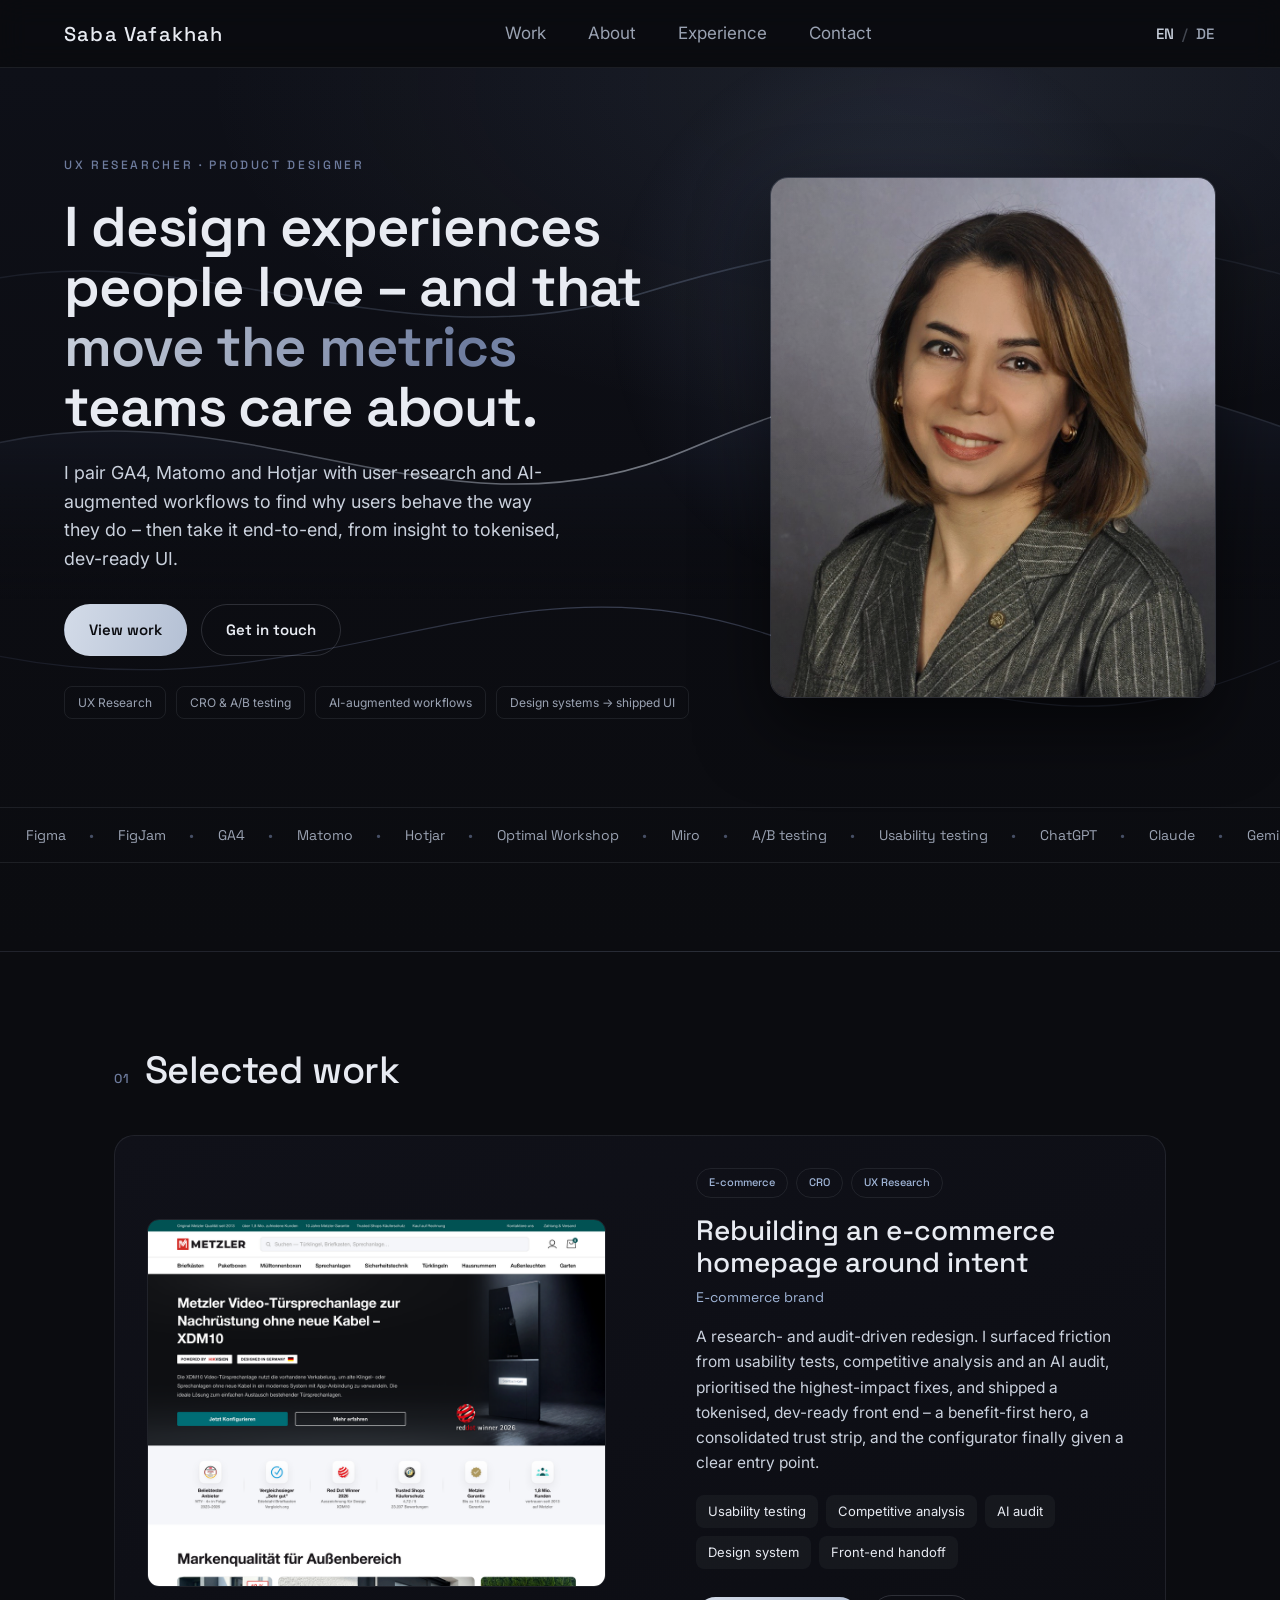
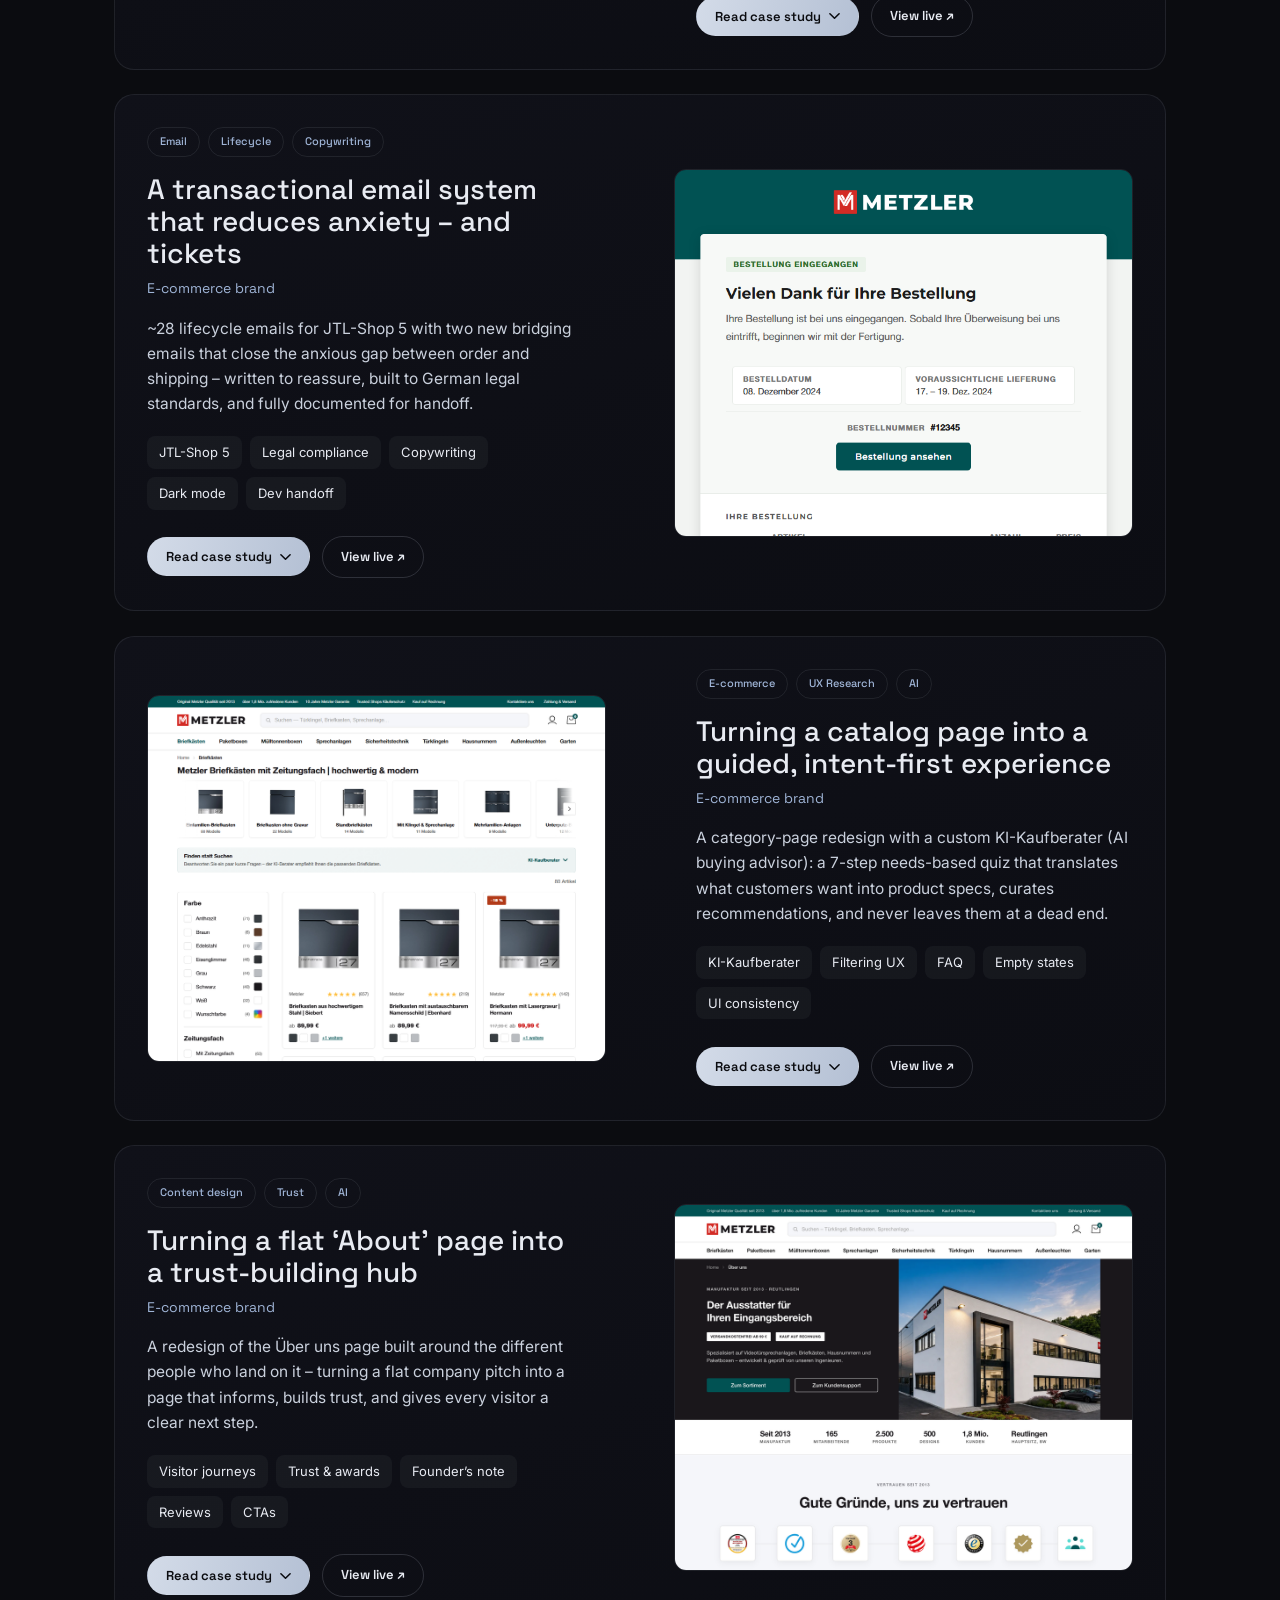
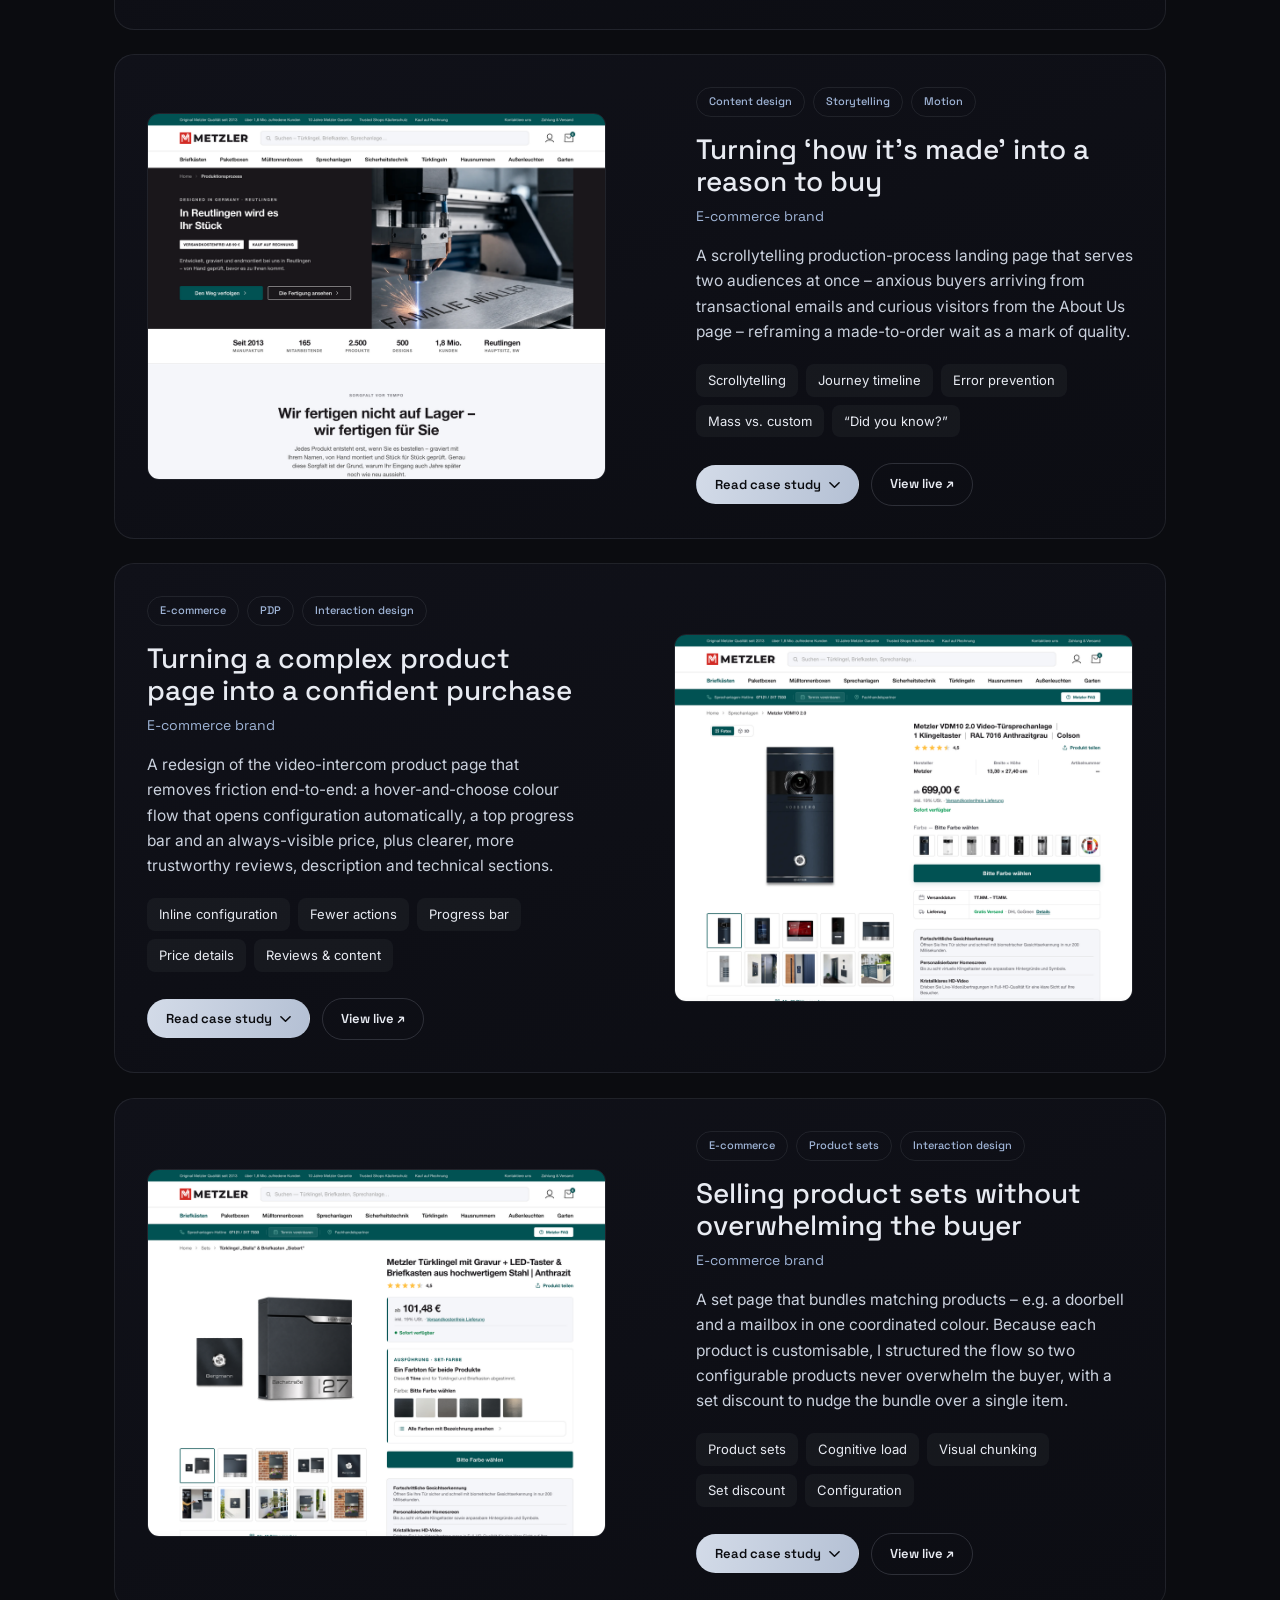
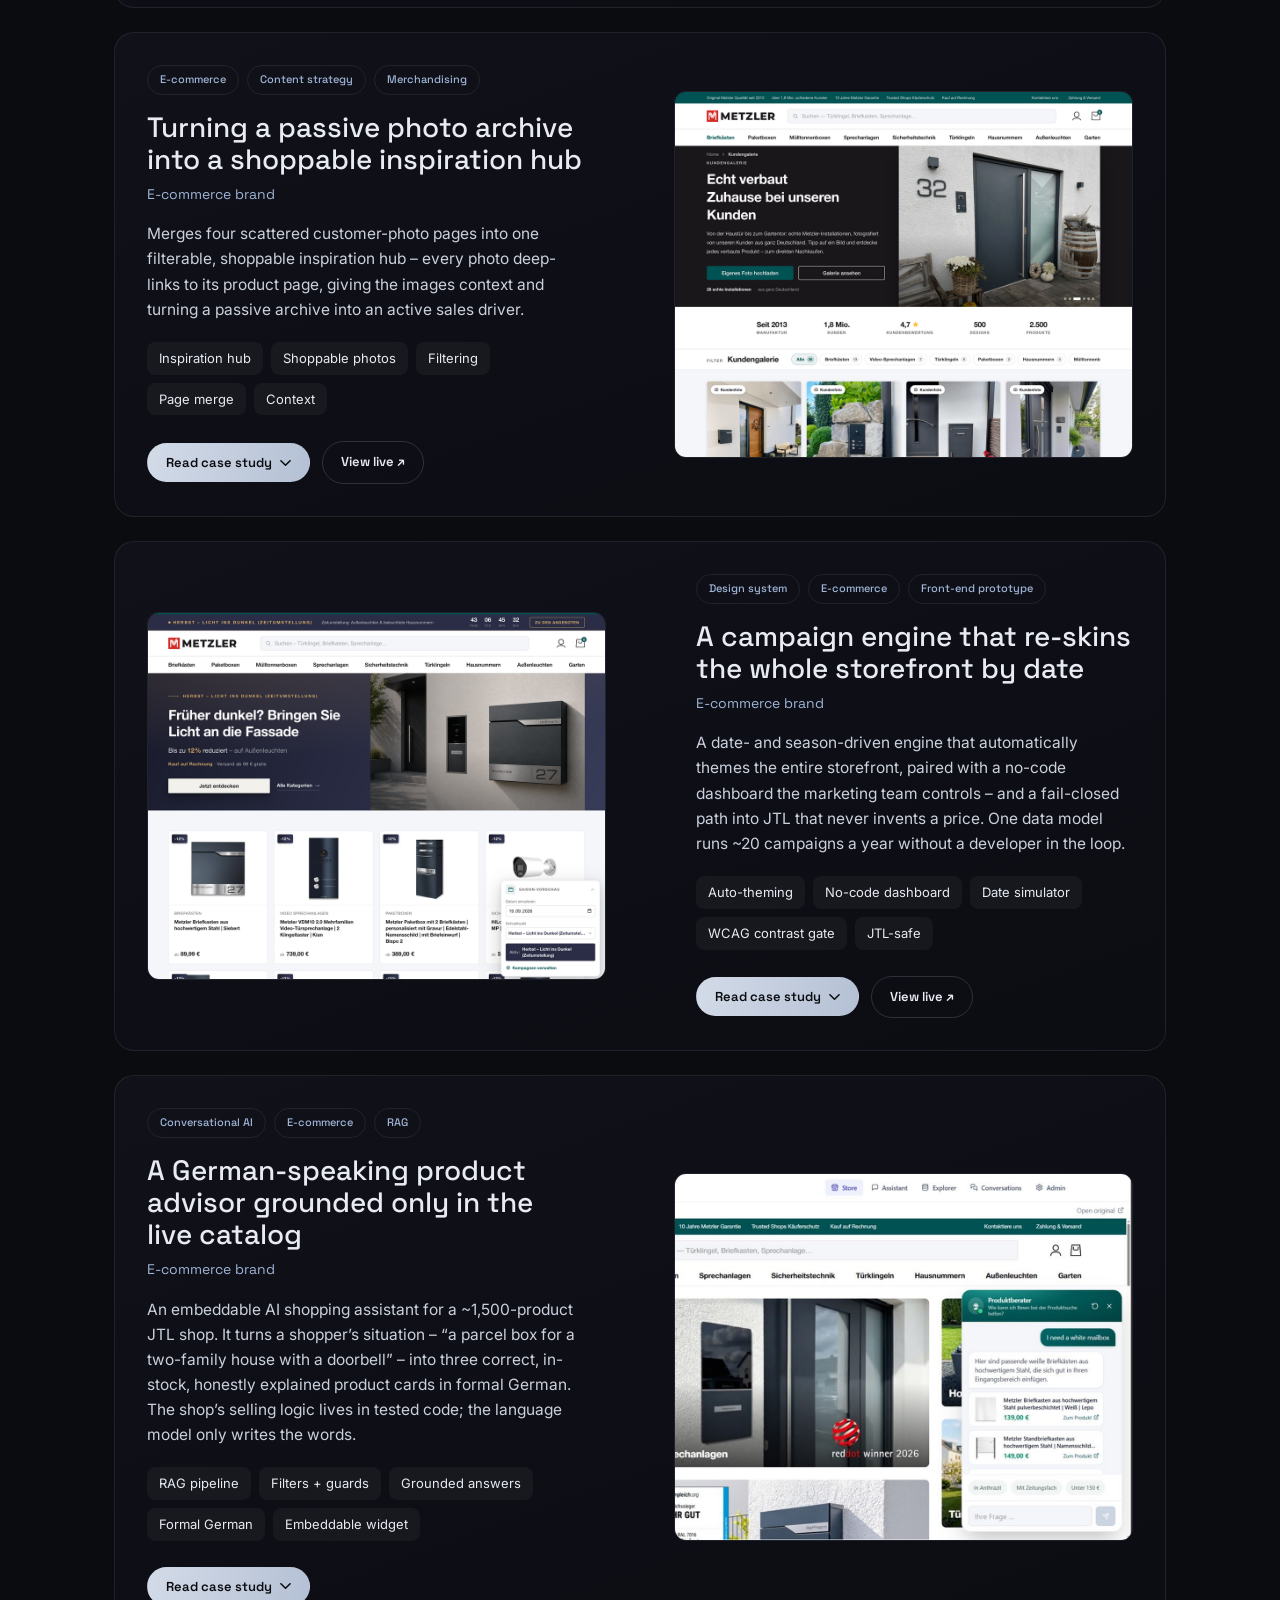
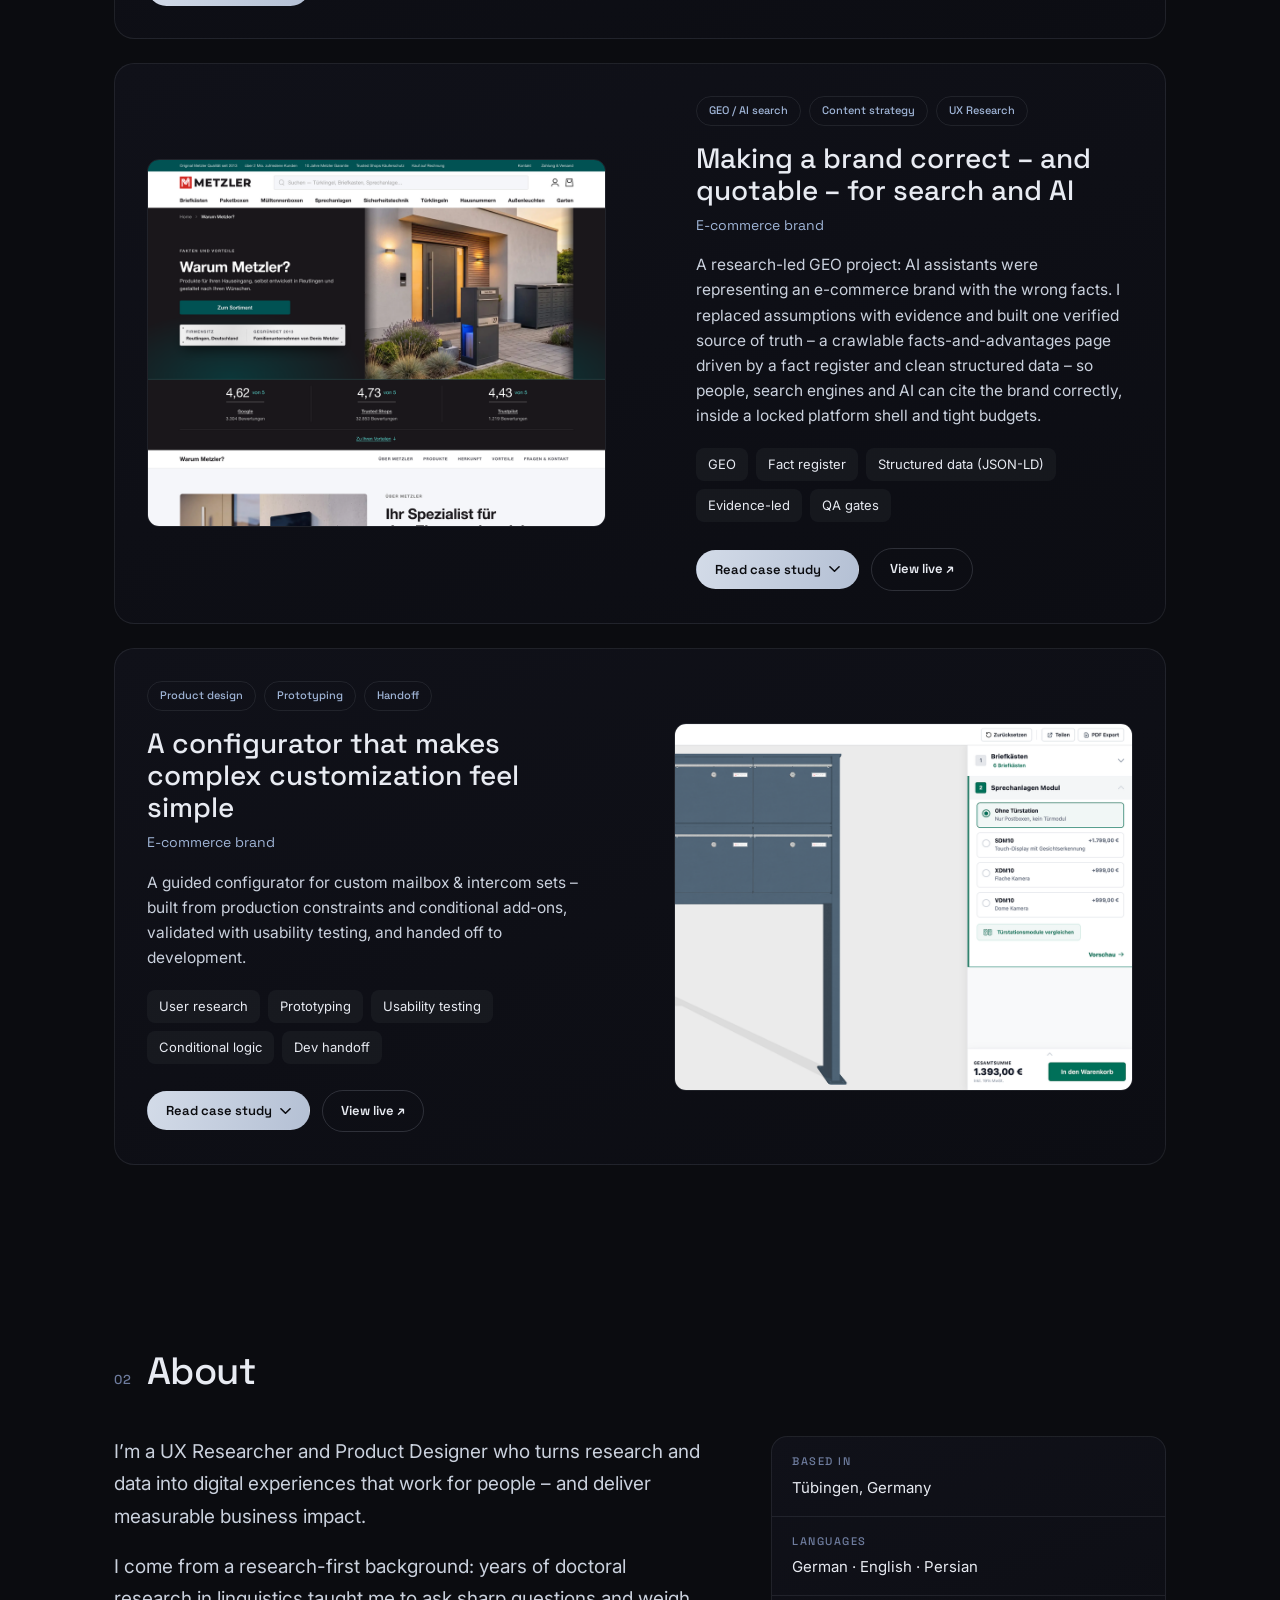
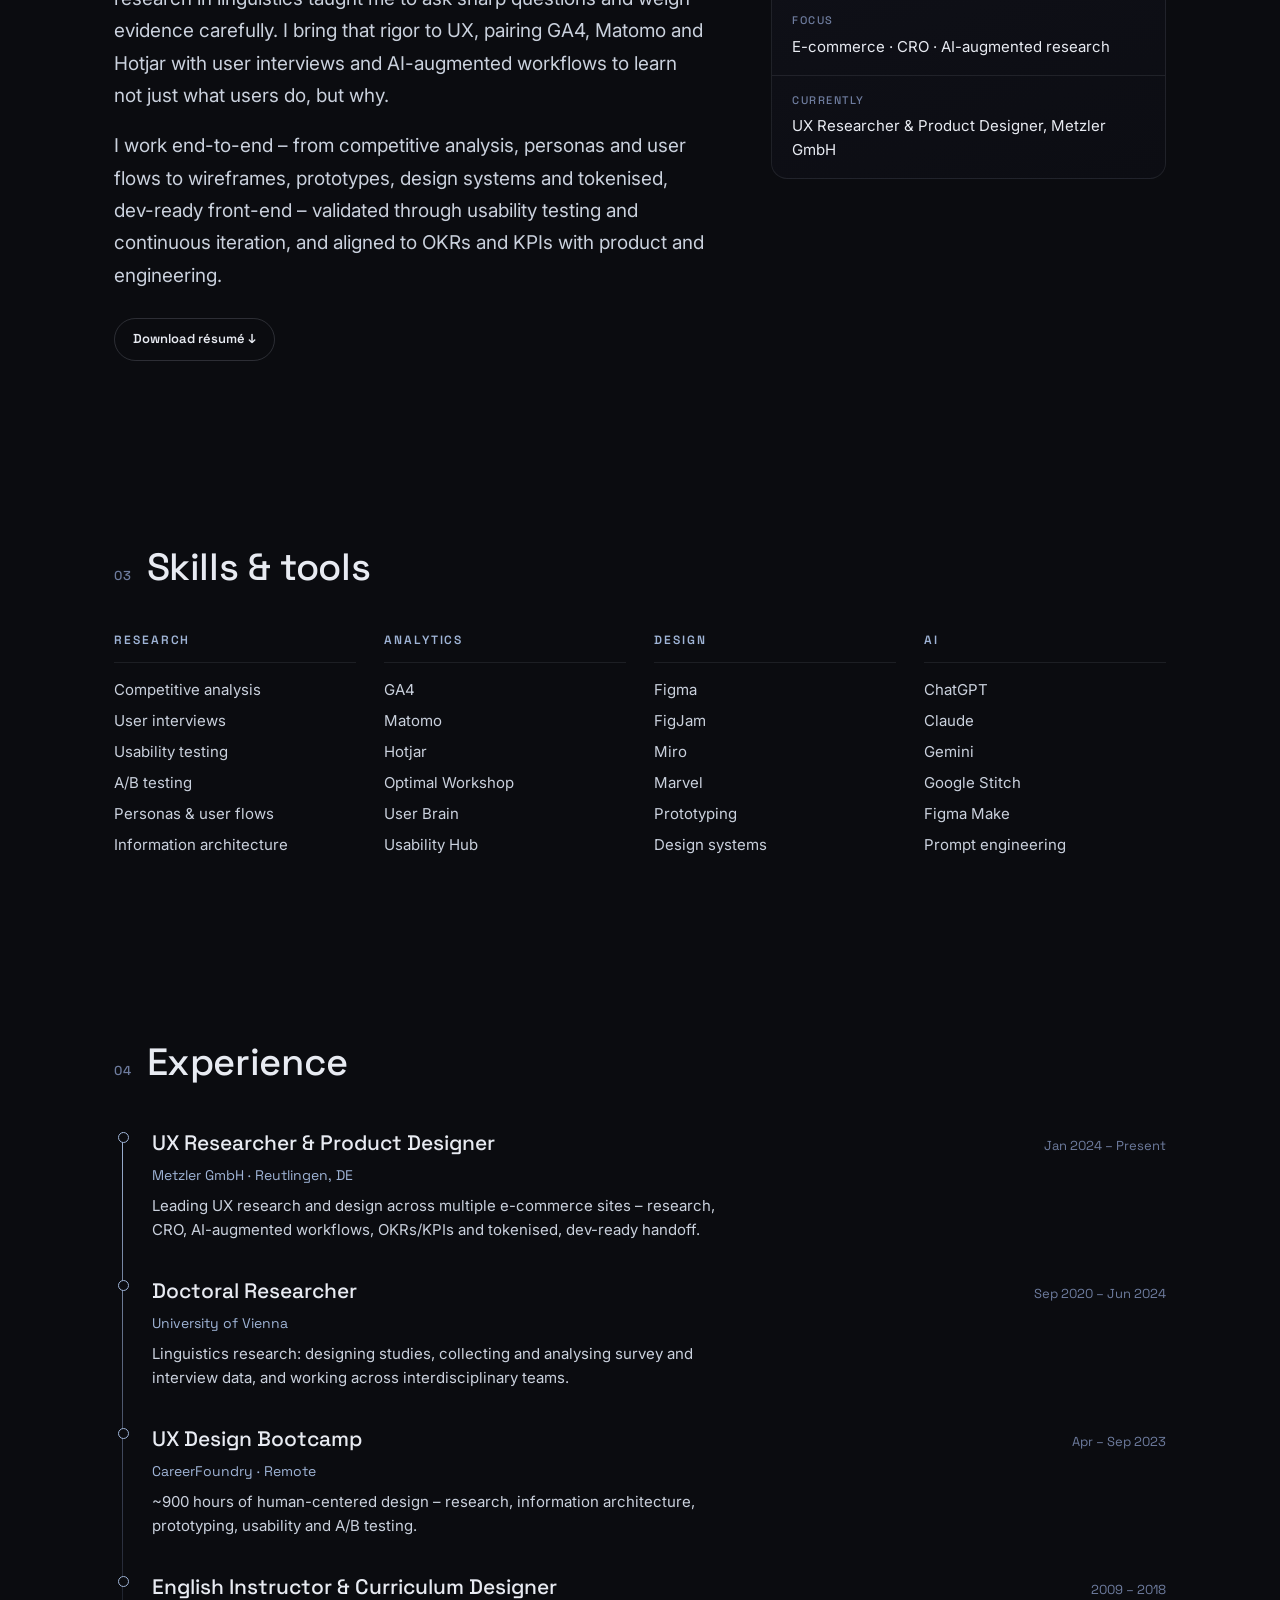
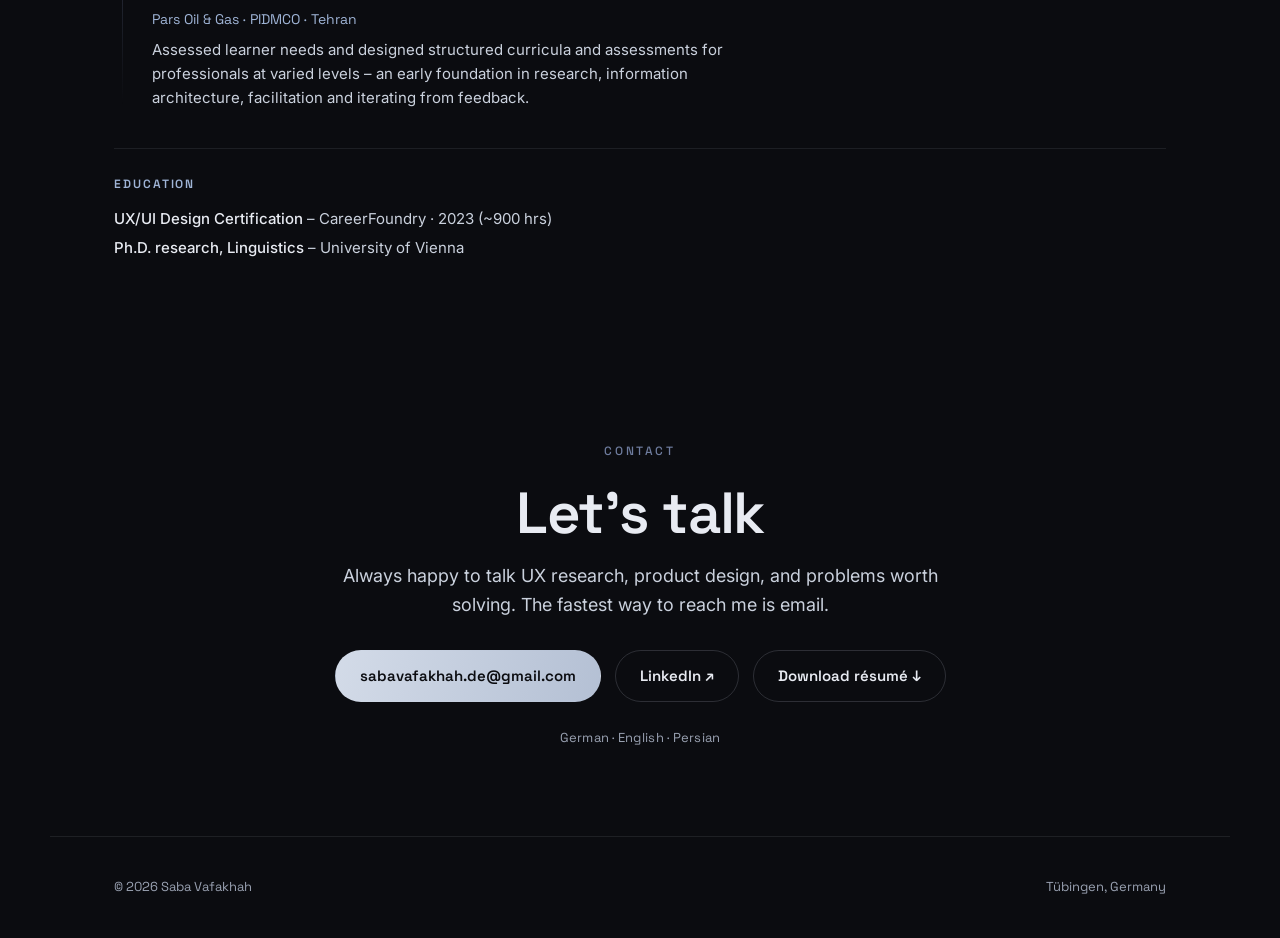
==== commit 31ec5738: "Remove 'premium' descriptor throughout (EN + DE) Drop 'premium' from the per-card client label, the " ====
--- a/index.html
+++ b/index.html
@@ -117,11 +117,11 @@
             <span data-en="UX Research" data-de="UX-Research">UX Research</span>
           </div>
           <h3 class="case__title"
-              data-en="Rebuilding a premium e-commerce homepage around intent"
-              data-de="Eine Premium-E-Commerce-Startseite rund um Nutzerintention neu gedacht">
-            Rebuilding a premium e-commerce homepage around intent
-          </h3>
-          <p class="case__client" data-en="Premium e-commerce brand" data-de="Premium-E-Commerce-Marke">Premium e-commerce brand</p>
+              data-en="Rebuilding an e-commerce homepage around intent"
+              data-de="Eine E-Commerce-Startseite rund um Nutzerintention neu gedacht">
+            Rebuilding an e-commerce homepage around intent
+          </h3>
+          <p class="case__client" data-en="E-commerce brand" data-de="E-Commerce-Marke">E-commerce brand</p>
           <p class="case__summary"
              data-en="A research- and audit-driven redesign. I surfaced friction from usability tests, competitive analysis and an AI audit, prioritised the highest-impact fixes, and shipped a tokenised, dev-ready front end – a benefit-first hero, a consolidated trust strip, and the configurator finally given a clear entry point."
              data-de="Ein research- und auditgetriebenes Redesign. Aus Usability-Tests, Wettbewerbsanalyse und einem KI-Audit habe ich Friktionen sichtbar gemacht, die wirkungsvollsten Maßnahmen priorisiert und ein tokenisiertes, entwicklungsfertiges Frontend ausgeliefert – eine nutzenorientierte Hero-Section, eine konsolidierte Trust-Leiste und endlich ein klarer Einstieg in den Konfigurator.">
@@ -148,8 +148,8 @@
         <div class="cd-grid">
           <div class="cd-block">
             <span class="cd-eyebrow" data-en="The challenge" data-de="Die Herausforderung">The challenge</span>
-            <p data-en="The live homepage left visitors to orient themselves instead of guiding them to the goal:"
-               data-de="Die Live-Startseite ließ Besucher sich selbst orientieren, statt sie zum Ziel zu führen:">The live homepage left visitors to orient themselves instead of guiding them to the goal:</p>
+            <p data-en="The homepage is the first proof of quality – yet this one made visitors do the work, orienting themselves instead of being guided to the goal. Research surfaced the friction that was quietly costing conversions:"
+               data-de="Die Startseite ist der erste Qualitätsbeweis – doch diese ließ Besucher die Arbeit machen und sich selbst orientieren, statt sie zum Ziel zu führen. Research legte die Friktionen offen, die leise Conversions kosteten:">The homepage is the first proof of quality – yet this one made visitors do the work, orienting themselves instead of being guided to the goal. Research surfaced the friction that was quietly costing conversions:</p>
             <ul>
               <li data-en="No value headline, and the configurator – the site’s highest-intent action – had no entry point." data-de="Keine nutzenorientierte Headline, und der Konfigurator – die Aktion mit der höchsten Kaufabsicht – hatte keinen Einstieg.">No value headline, and the configurator – the site’s highest-intent action – had no entry point.</li>
               <li data-en="No direct access to the FAQ." data-de="Kein direkter Zugang zu den FAQ.">No direct access to the FAQ.</li>
@@ -199,7 +199,7 @@
               data-de="Ein Transaktions-E-Mail-System, das Unsicherheit senkt – und Tickets">
             A transactional email system that reduces anxiety – and tickets
           </h3>
-          <p class="case__client" data-en="Premium e-commerce brand" data-de="Premium-E-Commerce-Marke">Premium e-commerce brand</p>
+          <p class="case__client" data-en="E-commerce brand" data-de="E-Commerce-Marke">E-commerce brand</p>
           <p class="case__summary"
              data-en="~28 lifecycle emails for JTL-Shop 5 with two new bridging emails that close the anxious gap between order and shipping – written to reassure, built to German legal standards, and fully documented for handoff."
              data-de="~28 Lifecycle-E-Mails für JTL-Shop 5 mit zwei neuen Brücken-E-Mails, die die nervöse Lücke zwischen Bestellung und Versand schließen – beruhigend getextet, nach deutschen rechtlichen Standards gebaut und vollständig für den Handoff dokumentiert.">
@@ -226,8 +226,8 @@
         <div class="cd-grid">
           <div class="cd-block">
             <span class="cd-eyebrow" data-en="The challenge" data-de="Die Herausforderung">The challenge</span>
-            <p data-en="For custom-engraved products there’s a long, anxious gap between order confirmation and shipping – a major driver of support tickets. The emails also had to reassure, stay on-brand, and meet strict German legal requirements."
-               data-de="Bei individuell gravierten Produkten liegt eine lange, nervöse Lücke zwischen Bestellbestätigung und Versand – ein Haupttreiber für Support-Tickets. Die E-Mails mussten zugleich beruhigen, markenkonform bleiben und strenge deutsche rechtliche Vorgaben erfüllen.">For custom-engraved products there’s a long, anxious gap between order confirmation and shipping – a major driver of support tickets. The emails also had to reassure, stay on-brand, and meet strict German legal requirements.</p>
+            <p data-en="Made-to-order engraved products leave a long, anxious gap between ‘order confirmed’ and ‘shipped’ – customers chase updates, and support pays for it in tickets. Every email also had to reassure, stay on-brand and meet strict German legal requirements."
+               data-de="Gravierte Produkte auf Bestellung hinterlassen eine lange, nervöse Lücke zwischen „Bestellung bestätigt“ und „versandt“ – Kunden fragen nach, und der Support zahlt dafür in Tickets. Jede E-Mail musste zugleich beruhigen, markenkonform bleiben und strenge deutsche Rechtsvorgaben erfüllen.">Made-to-order engraved products leave a long, anxious gap between ‘order confirmed’ and ‘shipped’ – customers chase updates, and support pays for it in tickets. Every email also had to reassure, stay on-brand and meet strict German legal requirements.</p>
           </div>
           <div class="cd-block">
             <span class="cd-eyebrow" data-en="What I did" data-de="Was ich getan habe">What I did</span>
@@ -267,7 +267,7 @@
               data-de="Eine Katalogseite zur geführten, absichtsorientierten Erfahrung machen">
             Turning a catalog page into a guided, intent-first experience
           </h3>
-          <p class="case__client" data-en="Premium e-commerce brand" data-de="Premium-E-Commerce-Marke">Premium e-commerce brand</p>
+          <p class="case__client" data-en="E-commerce brand" data-de="E-Commerce-Marke">E-commerce brand</p>
           <p class="case__summary"
              data-en="A category-page redesign with a custom KI-Kaufberater (AI buying advisor): a 7-step needs-based quiz that translates what customers want into product specs, curates recommendations, and never leaves them at a dead end."
              data-de="Ein Redesign der Kategorieseite mit einem eigenen KI-Kaufberater: ein 7-stufiges, bedürfnisbasiertes Quiz, das übersetzt, was Kunden wollen, in Produktspezifikationen, Empfehlungen kuratiert und sie nie in einer Sackgasse zurücklässt.">
@@ -294,8 +294,8 @@
         <div class="cd-grid">
           <div class="cd-block">
             <span class="cd-eyebrow" data-en="The challenge" data-de="Die Herausforderung">The challenge</span>
-            <p data-en="The products look almost identical, so customers can’t easily tell them apart and get confused and frustrated – and they’re specialised (cables, accessories) where ordinary buyers don’t have the knowledge to choose the right one. A standard catalog page only makes it harder: you’d need to know the spec vocabulary – Zeitungsfach, Montageart, Fächer – just to filter, and choosing an unavailable combination dead-ends on a blank page."
-               data-de="Die Produkte sehen fast identisch aus, sodass Kunden sie kaum unterscheiden können und verwirrt und frustriert werden – und sie sind spezialisiert (Kabel, Zubehör), wo normale Käufer nicht das Wissen haben, das Richtige zu wählen. Eine Standard-Katalogseite macht es nur schwerer: Man müsste das Spezifikations-Vokabular kennen – Zeitungsfach, Montageart, Fächer – nur um zu filtern, und eine nicht verfügbare Kombination endet in einer leeren Seite.">The products look almost identical, so customers can’t easily tell them apart and get confused and frustrated – and they’re specialised (cables, accessories) where ordinary buyers don’t have the knowledge to choose the right one. A standard catalog page only makes it harder: you’d need to know the spec vocabulary – Zeitungsfach, Montageart, Fächer – just to filter, and choosing an unavailable combination dead-ends on a blank page.</p>
+            <p data-en="When products look almost identical and are highly specialised, shoppers can’t tell them apart – so they get confused, pick the wrong one, or leave. A standard catalog made it worse: you needed the spec vocabulary (Zeitungsfach, Montageart, Fächer) just to filter, and an unavailable combination dead-ended on an empty page."
+               data-de="Wenn Produkte fast identisch aussehen und hochspezialisiert sind, können Käufer sie nicht unterscheiden – sie werden verwirrt, wählen das Falsche oder springen ab. Eine Standard-Katalogseite machte es schlimmer: Man brauchte das Spezifikations-Vokabular (Zeitungsfach, Montageart, Fächer) allein zum Filtern, und eine nicht verfügbare Kombination endete auf einer leeren Seite.">When products look almost identical and are highly specialised, shoppers can’t tell them apart – so they get confused, pick the wrong one, or leave. A standard catalog made it worse: you needed the spec vocabulary (Zeitungsfach, Montageart, Fächer) just to filter, and an unavailable combination dead-ended on an empty page.</p>
           </div>
           <div class="cd-block">
             <span class="cd-eyebrow" data-en="What I did" data-de="Was ich getan habe">What I did</span>
@@ -336,7 +336,7 @@
               data-de="Eine flache „Über uns“-Seite zum vertrauensbildenden Hub machen">
             Turning a flat ‘About’ page into a trust-building hub
           </h3>
-          <p class="case__client" data-en="Premium e-commerce brand" data-de="Premium-E-Commerce-Marke">Premium e-commerce brand</p>
+          <p class="case__client" data-en="E-commerce brand" data-de="E-Commerce-Marke">E-commerce brand</p>
           <p class="case__summary"
              data-en="A redesign of the Über uns page built around the different people who land on it – turning a flat company pitch into a page that informs, builds trust, and gives every visitor a clear next step."
              data-de="Ein Redesign der Über-uns-Seite, gestaltet rund um die unterschiedlichen Menschen, die auf ihr landen – aus einem flachen Unternehmens-Pitch wird eine Seite, die informiert, Vertrauen aufbaut und jedem Besucher einen klaren nächsten Schritt gibt.">
@@ -363,8 +363,8 @@
         <div class="cd-grid">
           <div class="cd-block">
             <span class="cd-eyebrow" data-en="The challenge" data-de="Die Herausforderung">The challenge</span>
-            <p data-en="An About page is visited by very different people – the curious, those weighing trust, and those ready to get in touch – but the original spoke to none of them directly. It left visitors to orient themselves, with no clear path to learn more, build confidence, or act."
-               data-de="Eine Über-uns-Seite wird von sehr unterschiedlichen Menschen besucht – den Neugierigen, den Vertrauenssuchenden und den Kontaktbereiten – doch die ursprüngliche Seite sprach keinen von ihnen direkt an. Sie ließ Besucher sich selbst orientieren, ohne klaren Weg, mehr zu erfahren, Vertrauen aufzubauen oder zu handeln.">An About page is visited by very different people – the curious, those weighing trust, and those ready to get in touch – but the original spoke to none of them directly. It left visitors to orient themselves, with no clear path to learn more, build confidence, or act.</p>
+            <p data-en="An About page is where trust is won or lost – yet very different people land on it (the curious, the trust-weighing, the ready-to-contact), and the original spoke to none of them. It left everyone to orient themselves, with no clear path to learn more, build confidence or act."
+               data-de="Auf einer Über-uns-Seite wird Vertrauen gewonnen oder verloren – doch sehr unterschiedliche Menschen landen dort (die Neugierigen, die Vertrauensabwägenden, die Kontaktbereiten), und die ursprüngliche Seite sprach keinen von ihnen an. Sie ließ alle sich selbst orientieren, ohne klaren Weg, mehr zu erfahren, Vertrauen aufzubauen oder zu handeln.">An About page is where trust is won or lost – yet very different people land on it (the curious, the trust-weighing, the ready-to-contact), and the original spoke to none of them. It left everyone to orient themselves, with no clear path to learn more, build confidence or act.</p>
           </div>
           <div class="cd-block">
             <span class="cd-eyebrow" data-en="What I did" data-de="Was ich getan habe">What I did</span>
@@ -404,7 +404,7 @@
               data-de="Aus dem Herstellungsprozess ein Kaufargument machen">
             Turning ‘how it’s made’ into a reason to buy
           </h3>
-          <p class="case__client" data-en="Premium e-commerce brand" data-de="Premium-E-Commerce-Marke">Premium e-commerce brand</p>
+          <p class="case__client" data-en="E-commerce brand" data-de="E-Commerce-Marke">E-commerce brand</p>
           <p class="case__summary"
              data-en="A scrollytelling production-process landing page that serves two audiences at once – anxious buyers arriving from transactional emails and curious visitors from the About Us page – reframing a made-to-order wait as a mark of quality."
              data-de="Eine Scrollytelling-Landingpage zum Produktionsprozess, die zwei Zielgruppen zugleich bedient – unsichere Käufer aus den Transaktions-E-Mails und neugierige Besucher von der Über-uns-Seite – und die Wartezeit einer Fertigung auf Bestellung als Qualitätsmerkmal umdeutet.">
@@ -431,8 +431,8 @@
         <div class="cd-grid">
           <div class="cd-block">
             <span class="cd-eyebrow" data-en="The challenge" data-de="Die Herausforderung">The challenge</span>
-            <p data-en="Two audiences land here with opposite needs: anxious buyers from transactional emails who want reassurance about their order, and curious visitors from the About Us page who want to understand the craft. And a made-to-order lead time reads as a delay unless it’s framed as care."
-               data-de="Zwei Zielgruppen mit gegensätzlichen Bedürfnissen landen hier: unsichere Käufer aus den Transaktions-E-Mails, die Sicherheit über ihre Bestellung suchen, und neugierige Besucher von der Über-uns-Seite, die das Handwerk verstehen wollen. Und eine Fertigung auf Bestellung wirkt wie eine Verzögerung – solange sie nicht als Sorgfalt erzählt wird.">Two audiences land here with opposite needs: anxious buyers from transactional emails who want reassurance about their order, and curious visitors from the About Us page who want to understand the craft. And a made-to-order lead time reads as a delay unless it’s framed as care.</p>
+            <p data-en="A made-to-order lead time reads as a delay – and can cost the sale – unless it’s reframed as care. The page also had to serve two opposite audiences at once: anxious buyers arriving from order emails who want reassurance, and curious visitors from the About Us page who want to understand the craft."
+               data-de="Eine Fertigung auf Bestellung wirkt wie eine Verzögerung – und kann den Kauf kosten –, solange sie nicht als Sorgfalt erzählt wird. Die Seite musste zugleich zwei gegensätzliche Zielgruppen bedienen: unsichere Käufer aus den Bestell-E-Mails, die Sicherheit suchen, und neugierige Besucher von der Über-uns-Seite, die das Handwerk verstehen wollen.">A made-to-order lead time reads as a delay – and can cost the sale – unless it’s reframed as care. The page also had to serve two opposite audiences at once: anxious buyers arriving from order emails who want reassurance, and curious visitors from the About Us page who want to understand the craft.</p>
           </div>
           <div class="cd-block">
             <span class="cd-eyebrow" data-en="What I did" data-de="Was ich getan habe">What I did</span>
@@ -440,7 +440,7 @@
               <li data-en="Designed one page for both audiences – reassurance for the anxious, depth for the curious." data-de="Eine Seite für beide Zielgruppen gestaltet – Beruhigung für die Unsicheren, Tiefe für die Neugierigen.">Designed one page for both audiences – reassurance for the anxious, depth for the curious.</li>
               <li data-en="Visualised the journey as “Six steps to your door” (development → engraving → finishing → assembly → inspection → shipping) with scroll-driven storytelling and a workshop video." data-de="Die Reise als „Sechs Schritte bis vor Ihre Tür“ visualisiert (Entwicklung → Gravur → Veredelung → Endmontage → Kontrolle → Versand) – mit scrollbasiertem Storytelling und einem Werkstatt-Video.">Visualised the journey as “Six steps to your door” (development → engraving → finishing → assembly → inspection → shipping) with scroll-driven storytelling and a workshop video.</li>
               <li data-en="Added a quality-assurance section on error prevention – double design verification, preview approval, final inspection – to answer “will my custom order be right?”" data-de="Einen Qualitätssicherungs-Abschnitt zur Fehlervermeidung ergänzt – doppelte Design-Prüfung, Freigabe der Vorschau, Endkontrolle – als Antwort auf „Wird meine individuelle Bestellung korrekt?“">Added a quality-assurance section on error prevention – double design verification, preview approval, final inspection – to answer “will my custom order be right?”</li>
-              <li data-en="Justified the premium with a Mass Production vs. Your Production comparison (made-to-order, laser-engraved, personalised, expert-reviewed, multiple checks)." data-de="Den Aufpreis mit einem Vergleich Massenproduktion vs. Ihre Produktion begründet (auf Bestellung gefertigt, lasergraviert, personalisiert, von Experten geprüft, mehrfache Kontrollen).">Justified the premium with a Mass Production vs. Your Production comparison (made-to-order, laser-engraved, personalised, expert-reviewed, multiple checks).</li>
+              <li data-en="Justified the higher price with a Mass Production vs. Your Production comparison (made-to-order, laser-engraved, personalised, expert-reviewed, multiple checks)." data-de="Den Aufpreis mit einem Vergleich Massenproduktion vs. Ihre Produktion begründet (auf Bestellung gefertigt, lasergraviert, personalisiert, von Experten geprüft, mehrfache Kontrollen).">Justified the higher price with a Mass Production vs. Your Production comparison (made-to-order, laser-engraved, personalised, expert-reviewed, multiple checks).</li>
               <li data-en="Taught laser engraving through “Did you know?” callouts, written benefits-first – e.g. “exceptionally sharp, permanent engravings that won’t peel or fade,” not “industrial laser machine.”" data-de="Lasergravur über „Did you know?“-Callouts erklärt, nutzenorientiert getextet – z. B. „außergewöhnlich scharfe, dauerhafte Gravuren, die nicht abblättern oder verblassen“, statt „industrielle Lasermaschine“.">Taught laser engraving through “Did you know?” callouts, written benefits-first – e.g. “exceptionally sharp, permanent engravings that won’t peel or fade,” not “industrial laser machine.”</li>
               <li data-en="Closed with quality-focused reviews and relevant FAQ + contact." data-de="Mit qualitätsbezogenen Bewertungen und relevanten FAQ + Kontakt abgeschlossen.">Closed with quality-focused reviews and relevant FAQ + contact.</li>
             </ul>
@@ -474,7 +474,7 @@
               data-de="Eine komplexe Produktseite in einen sicheren Kauf verwandeln">
             Turning a complex product page into a confident purchase
           </h3>
-          <p class="case__client" data-en="Premium e-commerce brand" data-de="Premium-E-Commerce-Marke">Premium e-commerce brand</p>
+          <p class="case__client" data-en="E-commerce brand" data-de="E-Commerce-Marke">E-commerce brand</p>
           <p class="case__summary"
              data-en="A redesign of the video-intercom product page that removes friction end-to-end: a hover-and-choose colour flow that opens configuration automatically, a top progress bar and an always-visible price, plus clearer, more trustworthy reviews, description and technical sections."
              data-de="Ein Redesign der Video-Sprechanlagen-Produktseite, das durchgängig Reibung reduziert: ein Hover-and-Choose-Farbflow, der die Konfiguration automatisch öffnet, eine obere Fortschrittsleiste und ein stets sichtbarer Preis sowie klarere, vertrauenswürdigere Bewertungen, Beschreibung und technische Details.">
@@ -501,8 +501,8 @@
         <div class="cd-grid">
           <div class="cd-block">
             <span class="cd-eyebrow" data-en="The challenge" data-de="Die Herausforderung">The challenge</span>
-            <p data-en="On the live product page, just starting to configure takes extra steps: tapping a colour opens a separate side panel to browse and pick, then the CTA turns into “start configuration,” which you have to press to open the customisation window – two extra actions before you begin. Once it opens, the price block is pushed to the bottom, out of sight; and the reviews, description and technical sections offer little context or structure."
-               data-de="Auf der Live-Produktseite kostet schon der Start der Konfiguration zusätzliche Schritte: Ein Tippen auf eine Farbe öffnet ein separates Seitenpanel zum Durchsehen und Auswählen, danach wird der CTA zu „Jetzt anpassen“, den man drücken muss, um das Konfigurationsfenster zu öffnen – zwei zusätzliche Aktionen, bevor es losgeht. Ist es geöffnet, wird der Preisblock nach unten aus dem Sichtfeld geschoben; und Bewertungen, Beschreibung und technische Details bieten wenig Kontext oder Struktur.">On the live product page, just starting to configure takes extra steps: tapping a colour opens a separate side panel to browse and pick, then the CTA turns into “start configuration,” which you have to press to open the customisation window – two extra actions before you begin. Once it opens, the price block is pushed to the bottom, out of sight; and the reviews, description and technical sections offer little context or structure.</p>
+            <p data-en="On the highest-intent page in the shop, customers hit friction before they could even start: tapping a colour opened a separate side panel, then a second ‘start configuration’ tap was needed to begin – two extra steps up front. Once open, the price dropped out of sight, and the reviews, description and technical sections gave little structure to decide with."
+               data-de="Auf der Seite mit der höchsten Kaufabsicht stießen Kunden auf Reibung, bevor sie überhaupt starten konnten: Ein Tippen auf eine Farbe öffnete ein separates Seitenpanel, dann war ein zweites Tippen auf „Jetzt anpassen“ nötig – zwei zusätzliche Schritte vorab. War es geöffnet, verschwand der Preis aus dem Sichtfeld, und Bewertungen, Beschreibung und technische Details boten kaum Struktur zum Entscheiden.">On the highest-intent page in the shop, customers hit friction before they could even start: tapping a colour opened a separate side panel, then a second ‘start configuration’ tap was needed to begin – two extra steps up front. Once open, the price dropped out of sight, and the reviews, description and technical sections gave little structure to decide with.</p>
           </div>
           <div class="cd-block">
             <span class="cd-eyebrow" data-en="What I did" data-de="Was ich getan habe">What I did</span>
@@ -544,7 +544,7 @@
               data-de="Produkt-Sets verkaufen, ohne den Käufer zu überfordern">
             Selling product sets without overwhelming the buyer
           </h3>
-          <p class="case__client" data-en="Premium e-commerce brand" data-de="Premium-E-Commerce-Marke">Premium e-commerce brand</p>
+          <p class="case__client" data-en="E-commerce brand" data-de="E-Commerce-Marke">E-commerce brand</p>
           <p class="case__summary"
              data-en="A set page that bundles matching products – e.g. a doorbell and a mailbox in one coordinated colour. Because each product is customisable, I structured the flow so two configurable products never overwhelm the buyer, with a set discount to nudge the bundle over a single item."
              data-de="Eine Set-Seite, die zueinander passende Produkte bündelt – z. B. Türklingel und Briefkasten in einer abgestimmten Farbe. Da jedes Produkt individualisierbar ist, habe ich den Flow so strukturiert, dass zwei konfigurierbare Produkte nie überfordern – mit einem Set-Rabatt als Anreiz gegenüber dem Einzelkauf.">
@@ -571,8 +571,8 @@
         <div class="cd-grid">
           <div class="cd-block">
             <span class="cd-eyebrow" data-en="The challenge" data-de="Die Herausforderung">The challenge</span>
-            <p data-en="With many categories and products, customers struggle to find items that match each other. The shop had curated popular sets from quantitative data to help – but the products are customisable, and putting two configurable products, each with several options, into one configuration at once is overwhelming."
-               data-de="Bei vielen Kategorien und Produkten fällt es Kunden schwer, zueinander passende Artikel zu finden. Der Shop hatte aus quantitativen Daten beliebte Sets kuratiert – doch die Produkte sind individualisierbar, und zwei konfigurierbare Produkte mit jeweils mehreren Optionen in einer Konfiguration zugleich zu zeigen, überfordert.">With many categories and products, customers struggle to find items that match each other. The shop had curated popular sets from quantitative data to help – but the products are customisable, and putting two configurable products, each with several options, into one configuration at once is overwhelming.</p>
+            <p data-en="Coordinated sets are a real basket-size opportunity – but across a big, look-alike catalog, customers struggle to find products that match. Data-curated sets helped, yet both products are customisable, and configuring two of them, each with several options, in one flow quickly overwhelms."
+               data-de="Abgestimmte Sets sind eine echte Warenkorb-Chance – doch in einem großen, ähnlich aussehenden Katalog fällt es Kunden schwer, zueinander passende Produkte zu finden. Datenbasiert kuratierte Sets halfen, doch beide Produkte sind individualisierbar, und zwei davon mit je mehreren Optionen in einem Flow zu konfigurieren, überfordert schnell.">Coordinated sets are a real basket-size opportunity – but across a big, look-alike catalog, customers struggle to find products that match. Data-curated sets helped, yet both products are customisable, and configuring two of them, each with several options, in one flow quickly overwhelms.</p>
           </div>
           <div class="cd-block">
             <span class="cd-eyebrow" data-en="What I did" data-de="Was ich getan habe">What I did</span>
@@ -612,7 +612,7 @@
               data-de="Aus einem passiven Foto-Archiv einen shoppbaren Inspirations-Hub machen">
             Turning a passive photo archive into a shoppable inspiration hub
           </h3>
-          <p class="case__client" data-en="Premium e-commerce brand" data-de="Premium-E-Commerce-Marke">Premium e-commerce brand</p>
+          <p class="case__client" data-en="E-commerce brand" data-de="E-Commerce-Marke">E-commerce brand</p>
           <p class="case__summary"
              data-en="Merges four scattered customer-photo pages into one filterable, shoppable inspiration hub – every photo deep-links to its product page, giving the images context and turning a passive archive into an active sales driver."
              data-de="Führt vier verstreute Kundenfoto-Seiten zu einem filterbaren, shoppbaren Inspirations-Hub zusammen – jedes Foto verlinkt direkt zur Produktseite, gibt den Bildern Kontext und macht aus einem passiven Archiv einen aktiven Verkaufstreiber.">
@@ -639,8 +639,8 @@
         <div class="cd-grid">
           <div class="cd-block">
             <span class="cd-eyebrow" data-en="The challenge" data-de="Die Herausforderung">The challenge</span>
-            <p data-en="The current customer-photo page just stores photos – no context, no product links, no filtering. And the content is fragmented across four pages (customer photos, photo competition, yearly competition photos, competition form): a passive archive that doesn’t help anyone shop."
-               data-de="Die aktuelle Kundenfoto-Seite speichert nur Fotos – ohne Kontext, ohne Produktlinks, ohne Filter. Und die Inhalte sind auf vier Seiten verteilt (Kundenfotos, Fotowettbewerb, Wettbewerbsfotos pro Jahr, Wettbewerbsformular): ein passives Archiv, das beim Kaufen nicht hilft.">The current customer-photo page just stores photos – no context, no product links, no filtering. And the content is fragmented across four pages (customer photos, photo competition, yearly competition photos, competition form): a passive archive that doesn’t help anyone shop.</p>
+            <p data-en="Real customer installations are some of the most persuasive proof a shop has – but here they sat in a passive archive: no context, no product links, no filtering, and fragmented across four separate pages. Powerful social proof doing nothing for sales."
+               data-de="Echte Kundeninstallationen gehören zu den überzeugendsten Belegen, die ein Shop hat – doch hier lagen sie in einem passiven Archiv: ohne Kontext, ohne Produktlinks, ohne Filter und über vier getrennte Seiten verteilt. Starker Social Proof, der nichts für den Verkauf tat.">Real customer installations are some of the most persuasive proof a shop has – but here they sat in a passive archive: no context, no product links, no filtering, and fragmented across four separate pages. Powerful social proof doing nothing for sales.</p>
           </div>
           <div class="cd-block">
             <span class="cd-eyebrow" data-en="What I did" data-de="Was ich getan habe">What I did</span>
@@ -680,7 +680,7 @@
               data-de="Eine Kampagnen-Engine, die den ganzen Shop nach Datum neu einkleidet">
             A campaign engine that re-skins the whole storefront by date
           </h3>
-          <p class="case__client" data-en="Premium e-commerce brand" data-de="Premium-E-Commerce-Marke">Premium e-commerce brand</p>
+          <p class="case__client" data-en="E-commerce brand" data-de="E-Commerce-Marke">E-commerce brand</p>
           <p class="case__summary"
              data-en="A date- and season-driven engine that automatically themes the entire storefront, paired with a no-code dashboard the marketing team controls – and a fail-closed path into JTL that never invents a price. One data model runs ~20 campaigns a year without a developer in the loop."
              data-de="Eine datums- und saisongesteuerte Engine, die den gesamten Shop automatisch thematisiert – mit einem No-Code-Dashboard, das das Marketing selbst steuert, und einer fail-closed-Anbindung an JTL, die nie einen Preis erfindet. Ein Datenmodell steuert ~20 Kampagnen pro Jahr, ganz ohne Entwickler im Prozess.">
@@ -707,8 +707,8 @@
         <div class="cd-grid">
           <div class="cd-block">
             <span class="cd-eyebrow" data-en="The challenge" data-de="Die Herausforderung">The challenge</span>
-            <p data-en="The brand’s marketing runs on a year-long seasonal calendar – roughly 20 recurring campaigns (Black Month, Christmas, Easter engraving, break-in-protection day, the daylight-saving “Licht ins Dunkel” moment, and more). But the storefront couldn’t keep pace: every push meant a developer hand-editing the homepage, the real plan and the live site had drifted apart, and marketers had no safe way to launch, edit or preview a campaign."
-               data-de="Das Marketing der Marke läuft auf einem ganzjährigen Saison-Kalender – rund 20 wiederkehrende Kampagnen (Black Month, Weihnachten, Oster-Gravur, Einbruchschutz-Tag, das „Licht ins Dunkel“-Moment zur Zeitumstellung u. v. m.). Der Shop kam damit nicht mit: Jede Aktion bedeutete, dass ein Entwickler die Startseite von Hand editierte, der reale Plan und die Live-Seite waren auseinandergedriftet, und das Marketing hatte keinen sicheren Weg, eine Kampagne zu starten, zu bearbeiten oder vorzuschauen.">The brand’s marketing runs on a year-long seasonal calendar – roughly 20 recurring campaigns (Black Month, Christmas, Easter engraving, break-in-protection day, the daylight-saving “Licht ins Dunkel” moment, and more). But the storefront couldn’t keep pace: every push meant a developer hand-editing the homepage, the real plan and the live site had drifted apart, and marketers had no safe way to launch, edit or preview a campaign.</p>
+            <p data-en="Marketing runs on a year-long calendar of ~20 recurring campaigns – but the storefront couldn’t keep pace. Every seasonal push meant a developer hand-editing the homepage, the plan and the live site had drifted apart, and marketers had no safe way to launch, edit or preview a campaign. The bottleneck cost speed and risked missed moments."
+               data-de="Das Marketing läuft auf einem ganzjährigen Kalender mit rund 20 wiederkehrenden Kampagnen – doch der Shop kam nicht mit. Jede Saison-Aktion bedeutete, dass ein Entwickler die Startseite von Hand editierte, Plan und Live-Seite waren auseinandergedriftet, und das Marketing hatte keinen sicheren Weg, eine Kampagne zu starten, zu bearbeiten oder vorzuschauen. Der Flaschenhals kostete Tempo und riskierte verpasste Momente.">Marketing runs on a year-long calendar of ~20 recurring campaigns – but the storefront couldn’t keep pace. Every seasonal push meant a developer hand-editing the homepage, the plan and the live site had drifted apart, and marketers had no safe way to launch, edit or preview a campaign. The bottleneck cost speed and risked missed moments.</p>
           </div>
           <div class="cd-block">
             <span class="cd-eyebrow" data-en="What I did" data-de="Was ich getan habe">What I did</span>
@@ -748,7 +748,7 @@
               data-de="Ein deutschsprachiger Produktberater, verankert allein im Live-Katalog">
             A German-speaking product advisor grounded only in the live catalog
           </h3>
-          <p class="case__client" data-en="Premium e-commerce brand" data-de="Premium-E-Commerce-Marke">Premium e-commerce brand</p>
+          <p class="case__client" data-en="E-commerce brand" data-de="E-Commerce-Marke">E-commerce brand</p>
           <p class="case__summary"
              data-en="An embeddable AI shopping assistant for a ~1,500-product JTL shop. It turns a shopper’s situation – “a parcel box for a two-family house with a doorbell” – into three correct, in-stock, honestly explained product cards in formal German. The shop’s selling logic lives in tested code; the language model only writes the words."
              data-de="Ein einbettbarer KI-Einkaufsberater für einen JTL-Shop mit ~1.500 Produkten. Er verwandelt die Situation eines Kunden – „eine Paketbox für ein Zweifamilienhaus mit Türklingel“ – in drei korrekte, lieferbare, ehrlich erklärte Produktkarten in förmlichem Deutsch. Die Verkaufslogik des Shops steckt in getestetem Code; das Sprachmodell formuliert nur die Worte.">
@@ -774,8 +774,8 @@
         <div class="cd-grid">
           <div class="cd-block">
             <span class="cd-eyebrow" data-en="The challenge" data-de="Die Herausforderung">The challenge</span>
-            <p data-en="Shoppers describe a situation; the shop offers filters – and that gap costs sales and support time. Customers say “Mehrfamilienhaus”, “ohne Gravur”, “in Grau”, “unter 300 €”, but the catalog is full of near-identical variants (5 vs. 6 bell buttons, RAL 7016 vs. Grau, 2-Draht-BUS vs. IP), so the right product is easy to miss. Product knowledge is scattered across finder attributes, descriptions, bestseller sort and page markup, and the catalog churns on every sync. Above all, trust is non-negotiable: an assistant that invents a colour, a feature or a product is worse than none – and it all had to work with no template surgery on the JTL shop and a tight token budget."
-               data-de="Kunden beschreiben eine Situation; der Shop bietet Filter – und diese Lücke kostet Umsatz und Support-Zeit. Kunden sagen „Mehrfamilienhaus“, „ohne Gravur“, „in Grau“, „unter 300 €“, doch der Katalog ist voller fast identischer Varianten (5 vs. 6 Klingeltaster, RAL 7016 vs. Grau, 2-Draht-BUS vs. IP), sodass das richtige Produkt leicht übersehen wird. Produktwissen ist über Finder-Attribute, Beschreibungen, Bestseller-Sortierung und Seiten-Markup verstreut, und der Katalog ändert sich bei jeder Synchronisation. Vor allem ist Vertrauen nicht verhandelbar: Ein Assistent, der eine Farbe, ein Merkmal oder ein Produkt erfindet, ist schlimmer als keiner – und das alles musste ohne Eingriffe in die JTL-Templates und mit knappem Token-Budget funktionieren.">Shoppers describe a situation; the shop offers filters – and that gap costs sales and support time. Customers say “Mehrfamilienhaus”, “ohne Gravur”, “in Grau”, “unter 300 €”, but the catalog is full of near-identical variants (5 vs. 6 bell buttons, RAL 7016 vs. Grau, 2-Draht-BUS vs. IP), so the right product is easy to miss. Product knowledge is scattered across finder attributes, descriptions, bestseller sort and page markup, and the catalog churns on every sync. Above all, trust is non-negotiable: an assistant that invents a colour, a feature or a product is worse than none – and it all had to work with no template surgery on the JTL shop and a tight token budget.</p>
+            <p data-en="Shoppers describe a situation; the shop only offers filters – and that gap costs sales and support time. Customers say “Mehrfamilienhaus”, “ohne Gravur”, “in Grau”, “unter 300 €”, but the catalog is full of near-identical variants (5 vs. 6 bell buttons, RAL 7016 vs. Grau, 2-Draht-BUS vs. IP), so the right product is easy to miss. Product knowledge is scattered across finder attributes, descriptions, bestseller sort and page markup, and the catalog churns on every sync. Above all, trust is non-negotiable: an assistant that invents a colour, a feature or a product is worse than none – and it all had to work with no template surgery on the JTL shop and a tight token budget."
+               data-de="Kunden beschreiben eine Situation; der Shop bietet nur Filter – und diese Lücke kostet Umsatz und Support-Zeit. Kunden sagen „Mehrfamilienhaus“, „ohne Gravur“, „in Grau“, „unter 300 €“, doch der Katalog ist voller fast identischer Varianten (5 vs. 6 Klingeltaster, RAL 7016 vs. Grau, 2-Draht-BUS vs. IP), sodass das richtige Produkt leicht übersehen wird. Produktwissen ist über Finder-Attribute, Beschreibungen, Bestseller-Sortierung und Seiten-Markup verstreut, und der Katalog ändert sich bei jeder Synchronisation. Vor allem ist Vertrauen nicht verhandelbar: Ein Assistent, der eine Farbe, ein Merkmal oder ein Produkt erfindet, ist schlimmer als keiner – und das alles musste ohne Eingriffe in die JTL-Templates und mit knappem Token-Budget funktionieren.">Shoppers describe a situation; the shop only offers filters – and that gap costs sales and support time. Customers say “Mehrfamilienhaus”, “ohne Gravur”, “in Grau”, “unter 300 €”, but the catalog is full of near-identical variants (5 vs. 6 bell buttons, RAL 7016 vs. Grau, 2-Draht-BUS vs. IP), so the right product is easy to miss. Product knowledge is scattered across finder attributes, descriptions, bestseller sort and page markup, and the catalog churns on every sync. Above all, trust is non-negotiable: an assistant that invents a colour, a feature or a product is worse than none – and it all had to work with no template surgery on the JTL shop and a tight token budget.</p>
           </div>
           <div class="cd-block">
             <span class="cd-eyebrow" data-en="What I did" data-de="Was ich getan habe">What I did</span>
@@ -815,11 +815,11 @@
               data-de="Eine Marke korrekt – und zitierfähig – für Suche und KI machen">
             Making a brand correct – and quotable – for search and AI
           </h3>
-          <p class="case__client" data-en="Premium e-commerce brand" data-de="Premium-E-Commerce-Marke">Premium e-commerce brand</p>
-          <p class="case__summary"
-             data-en="A research-led GEO project: AI assistants were representing a premium e-commerce brand with the wrong facts. I replaced assumptions with evidence and built one verified source of truth – a crawlable facts-and-advantages page driven by a fact register and clean structured data – so people, search engines and AI can cite the brand correctly, inside a locked platform shell and tight budgets."
-             data-de="Ein research-geführtes GEO-Projekt: KI-Assistenten gaben eine Premium-E-Commerce-Marke mit falschen Fakten wieder. Ich habe Annahmen durch Evidenz ersetzt und eine verifizierte Quelle der Wahrheit gebaut – eine crawlbare Fakten-und-Vorteile-Seite, gespeist aus einem Fakten-Register und sauberen strukturierten Daten – damit Menschen, Suchmaschinen und KI die Marke korrekt zitieren, innerhalb einer festen Plattform-Shell und knapper Budgets.">
-            A research-led GEO project: AI assistants were representing a premium e-commerce brand with the wrong facts. I replaced assumptions with evidence and built one verified source of truth – a crawlable facts-and-advantages page driven by a fact register and clean structured data – so people, search engines and AI can cite the brand correctly, inside a locked platform shell and tight budgets.
+          <p class="case__client" data-en="E-commerce brand" data-de="E-Commerce-Marke">E-commerce brand</p>
+          <p class="case__summary"
+             data-en="A research-led GEO project: AI assistants were representing an e-commerce brand with the wrong facts. I replaced assumptions with evidence and built one verified source of truth – a crawlable facts-and-advantages page driven by a fact register and clean structured data – so people, search engines and AI can cite the brand correctly, inside a locked platform shell and tight budgets."
+             data-de="Ein research-geführtes GEO-Projekt: KI-Assistenten gaben eine E-Commerce-Marke mit falschen Fakten wieder. Ich habe Annahmen durch Evidenz ersetzt und eine verifizierte Quelle der Wahrheit gebaut – eine crawlbare Fakten-und-Vorteile-Seite, gespeist aus einem Fakten-Register und sauberen strukturierten Daten – damit Menschen, Suchmaschinen und KI die Marke korrekt zitieren, innerhalb einer festen Plattform-Shell und knapper Budgets.">
+            A research-led GEO project: AI assistants were representing an e-commerce brand with the wrong facts. I replaced assumptions with evidence and built one verified source of truth – a crawlable facts-and-advantages page driven by a fact register and clean structured data – so people, search engines and AI can cite the brand correctly, inside a locked platform shell and tight budgets.
           </p>
           <ul class="case__chips">
             <li>GEO</li>
@@ -842,16 +842,16 @@
         <div class="cd-grid">
           <div class="cd-block">
             <span class="cd-eyebrow" data-en="The challenge" data-de="Die Herausforderung">The challenge</span>
-            <p data-en="An SEO/GEO agency assumed AI tools were confusing the brand with other organisations that share its name. The evidence disagreed – across 193 AI answers, none were actually mixed up. The real defects were wrong facts in AI answers (a wrong phone number, unverifiable claims) while the brand’s own pages were never cited; a site that contradicted itself on founding year, customer numbers, addresses and ratings; advantages locked inside images; and superlative marketing claims that needed defensible wording."
-               data-de="Eine SEO/GEO-Agentur nahm an, KI-Tools verwechselten die Marke mit anderen gleichnamigen Organisationen. Die Evidenz widersprach – über 193 KI-Antworten wurde keine tatsächlich verwechselt. Die echten Defekte waren falsche Fakten in KI-Antworten (eine falsche Telefonnummer, nicht belegbare Aussagen), während die eigenen Seiten der Marke nie zitiert wurden; eine Website, die sich bei Gründungsjahr, Kundenzahlen, Adressen und Bewertungen widersprach; in Bildern eingeschlossene Vorteile; und superlative Marketing-Aussagen, die rechtssichere Formulierungen brauchten.">An SEO/GEO agency assumed AI tools were confusing the brand with other organisations that share its name. The evidence disagreed – across 193 AI answers, none were actually mixed up. The real defects were wrong facts in AI answers (a wrong phone number, unverifiable claims) while the brand’s own pages were never cited; a site that contradicted itself on founding year, customer numbers, addresses and ratings; advantages locked inside images; and superlative marketing claims that needed defensible wording.</p>
+            <p data-en="The starting assumption was that AI tools were confusing the brand with same-name organisations. Research said otherwise – across 193 AI answers, zero were actually mixed up. The real damage was elsewhere: AI quoted wrong facts (a wrong phone number, unverifiable claims) while the brand’s own pages were never cited, the site contradicted itself on founding year, customer numbers and ratings, advantages sat locked inside images, and superlative claims needed defensible wording."
+               data-de="Die Ausgangsannahme war, dass KI-Tools die Marke mit Gleichnamigen verwechselten. Die Recherche sagte etwas anderes – über 193 KI-Antworten wurde keine tatsächlich verwechselt. Der eigentliche Schaden lag anderswo: KI zitierte falsche Fakten (eine falsche Telefonnummer, nicht belegbare Aussagen), während die eigenen Seiten der Marke nie zitiert wurden; die Website widersprach sich bei Gründungsjahr, Kundenzahlen und Bewertungen; Vorteile steckten in Bildern; und superlative Aussagen brauchten rechtssichere Formulierungen.">The starting assumption was that AI tools were confusing the brand with same-name organisations. Research said otherwise – across 193 AI answers, zero were actually mixed up. The real damage was elsewhere: AI quoted wrong facts (a wrong phone number, unverifiable claims) while the brand’s own pages were never cited, the site contradicted itself on founding year, customer numbers and ratings, advantages sat locked inside images, and superlative claims needed defensible wording.</p>
           </div>
           <div class="cd-block">
             <span class="cd-eyebrow" data-en="What I did" data-de="Was ich getan habe">What I did</span>
             <ul>
               <li data-en="Led with evidence, not assumptions – an AI-answer baseline, GA4 analysis, live audits and a benchmark of ~40 comparable shops." data-de="Mit Evidenz statt Annahmen geführt – eine KI-Antwort-Baseline, GA4-Analyse, Live-Audits und ein Benchmark von ~40 vergleichbaren Shops.">Led with evidence, not assumptions – an AI-answer baseline, GA4 analysis, live audits and a benchmark of ~40 comparable shops.</li>
-              <li data-en="Verified the agency brief claim by claim against the live shop – most claims didn’t hold up; the few that did were adopted." data-de="Das Agentur-Briefing Aussage für Aussage am Live-Shop verifiziert – die meisten Aussagen hielten nicht stand; die wenigen belastbaren wurden übernommen.">Verified the agency brief claim by claim against the live shop – most claims didn’t hold up; the few that did were adopted.</li>
+              <li data-en="Pressure-tested every assumed problem against the live shop and AI answers – most didn’t hold up; only the verified few were adopted." data-de="Jede angenommene Problemstellung am Live-Shop und an KI-Antworten überprüft – die meisten hielten nicht stand; nur die wenigen belegten wurden übernommen.">Pressure-tested every assumed problem against the live shop and AI answers – most didn’t hold up; only the verified few were adopted.</li>
               <li data-en="Built a fact register where every company fact is sourced, dated and mapped to structured data, with the live shop as the single source of truth – and modelled one clean entity so search and AI can tell the brand apart from same-name organisations." data-de="Ein Fakten-Register gebaut, in dem jeder Unternehmensfakt belegt, datiert und auf strukturierte Daten gemappt ist, mit dem Live-Shop als einziger Quelle der Wahrheit – und eine saubere Entität modelliert, damit Suche und KI die Marke von Gleichnamigen unterscheiden.">Built a fact register where every company fact is sourced, dated and mapped to structured data, with the live shop as the single source of truth – and modelled one clean entity so search and AI can tell the brand apart from same-name organisations.</li>
-              <li data-en="Designed a premium yet fully crawlable facts-and-advantages page inside the existing shop shell – no UI-kit changes, 16 KB CSS / 5 KB JS, fully functional without JavaScript – turning image-locked advantages into quotable text and rewriting superlative claims into defensible wording, with automated QA gates that fail the build on any unsourced or undated fact or budget breach." data-de="Eine premium, aber vollständig crawlbare Fakten-und-Vorteile-Seite in der bestehenden Shop-Shell gestaltet – keine UI-Kit-Änderungen, 16 KB CSS / 5 KB JS, voll funktionsfähig ohne JavaScript – in Bildern eingeschlossene Vorteile in zitierfähigen Text verwandelt und superlative Aussagen in rechtssichere Formulierungen umgeschrieben, mit automatisierten QA-Gates, die den Build bei jedem unbelegten oder undatierten Fakt oder Budget-Überschreitung scheitern lassen.">Designed a premium yet fully crawlable facts-and-advantages page inside the existing shop shell – no UI-kit changes, 16 KB CSS / 5 KB JS, fully functional without JavaScript – turning image-locked advantages into quotable text and rewriting superlative claims into defensible wording, with automated QA gates that fail the build on any unsourced or undated fact or budget breach.</li>
+              <li data-en="Designed a polished yet fully crawlable facts-and-advantages page inside the existing shop shell – no UI-kit changes, 16 KB CSS / 5 KB JS, fully functional without JavaScript – turning image-locked advantages into quotable text and rewriting superlative claims into defensible wording, with automated QA gates that fail the build on any unsourced or undated fact or budget breach." data-de="Eine ansprechende, aber vollständig crawlbare Fakten-und-Vorteile-Seite in der bestehenden Shop-Shell gestaltet – keine UI-Kit-Änderungen, 16 KB CSS / 5 KB JS, voll funktionsfähig ohne JavaScript – in Bildern eingeschlossene Vorteile in zitierfähigen Text verwandelt und superlative Aussagen in rechtssichere Formulierungen umgeschrieben, mit automatisierten QA-Gates, die den Build bei jedem unbelegten oder undatierten Fakt oder Budget-Überschreitung scheitern lassen.">Designed a polished yet fully crawlable facts-and-advantages page inside the existing shop shell – no UI-kit changes, 16 KB CSS / 5 KB JS, fully functional without JavaScript – turning image-locked advantages into quotable text and rewriting superlative claims into defensible wording, with automated QA gates that fail the build on any unsourced or undated fact or budget breach.</li>
             </ul>
           </div>
           <div class="cd-block">
@@ -883,7 +883,7 @@
               data-de="Ein Konfigurator, der komplexe Individualisierung einfach macht">
             A configurator that makes complex customization feel simple
           </h3>
-          <p class="case__client" data-en="Premium e-commerce brand" data-de="Premium-E-Commerce-Marke">Premium e-commerce brand</p>
+          <p class="case__client" data-en="E-commerce brand" data-de="E-Commerce-Marke">E-commerce brand</p>
           <p class="case__summary"
              data-en="A guided configurator for custom mailbox & intercom sets – built from production constraints and conditional add-ons, validated with usability testing, and handed off to development."
              data-de="Ein geführter Konfigurator für individuelle Briefkasten- & Sprechanlagen-Sets – aus Produktionsvorgaben und bedingten Add-ons gebaut, per Usability-Test validiert und an die Entwicklung übergeben.">
@@ -910,8 +910,8 @@
         <div class="cd-grid">
           <div class="cd-block">
             <span class="cd-eyebrow" data-en="The challenge" data-de="Die Herausforderung">The challenge</span>
-            <p data-en="Customising a mailbox/intercom set involves technical constraints and conditional add-ons that, left raw, overwhelm customers – and it’s easy to lose track of where you are in the process."
-               data-de="Die Individualisierung eines Briefkasten-/Sprechanlagen-Sets umfasst technische Vorgaben und bedingte Add-ons, die Kunden roh überfordern – und man verliert leicht den Überblick, wo im Prozess man sich befindet.">Customising a mailbox/intercom set involves technical constraints and conditional add-ons that, left raw, overwhelm customers – and it’s easy to lose track of where you are in the process.</p>
+            <p data-en="A custom mailbox/intercom set is a high-value order – and one of the easiest to lose. Technical constraints and conditional add-ons overwhelm customers when shown raw, and it’s easy to lose track of where you are mid-process and abandon the purchase."
+               data-de="Ein individuelles Briefkasten-/Sprechanlagen-Set ist eine hochwertige Bestellung – und eine der am leichtesten zu verlierenden. Technische Vorgaben und bedingte Add-ons überfordern Kunden, wenn sie roh präsentiert werden, und man verliert leicht den Überblick im Prozess und bricht den Kauf ab.">A custom mailbox/intercom set is a high-value order – and one of the easiest to lose. Technical constraints and conditional add-ons overwhelm customers when shown raw, and it’s easy to lose track of where you are mid-process and abandon the purchase.</p>
           </div>
           <div class="cd-block">
             <span class="cd-eyebrow" data-en="What I did" data-de="Was ich getan habe">What I did</span>
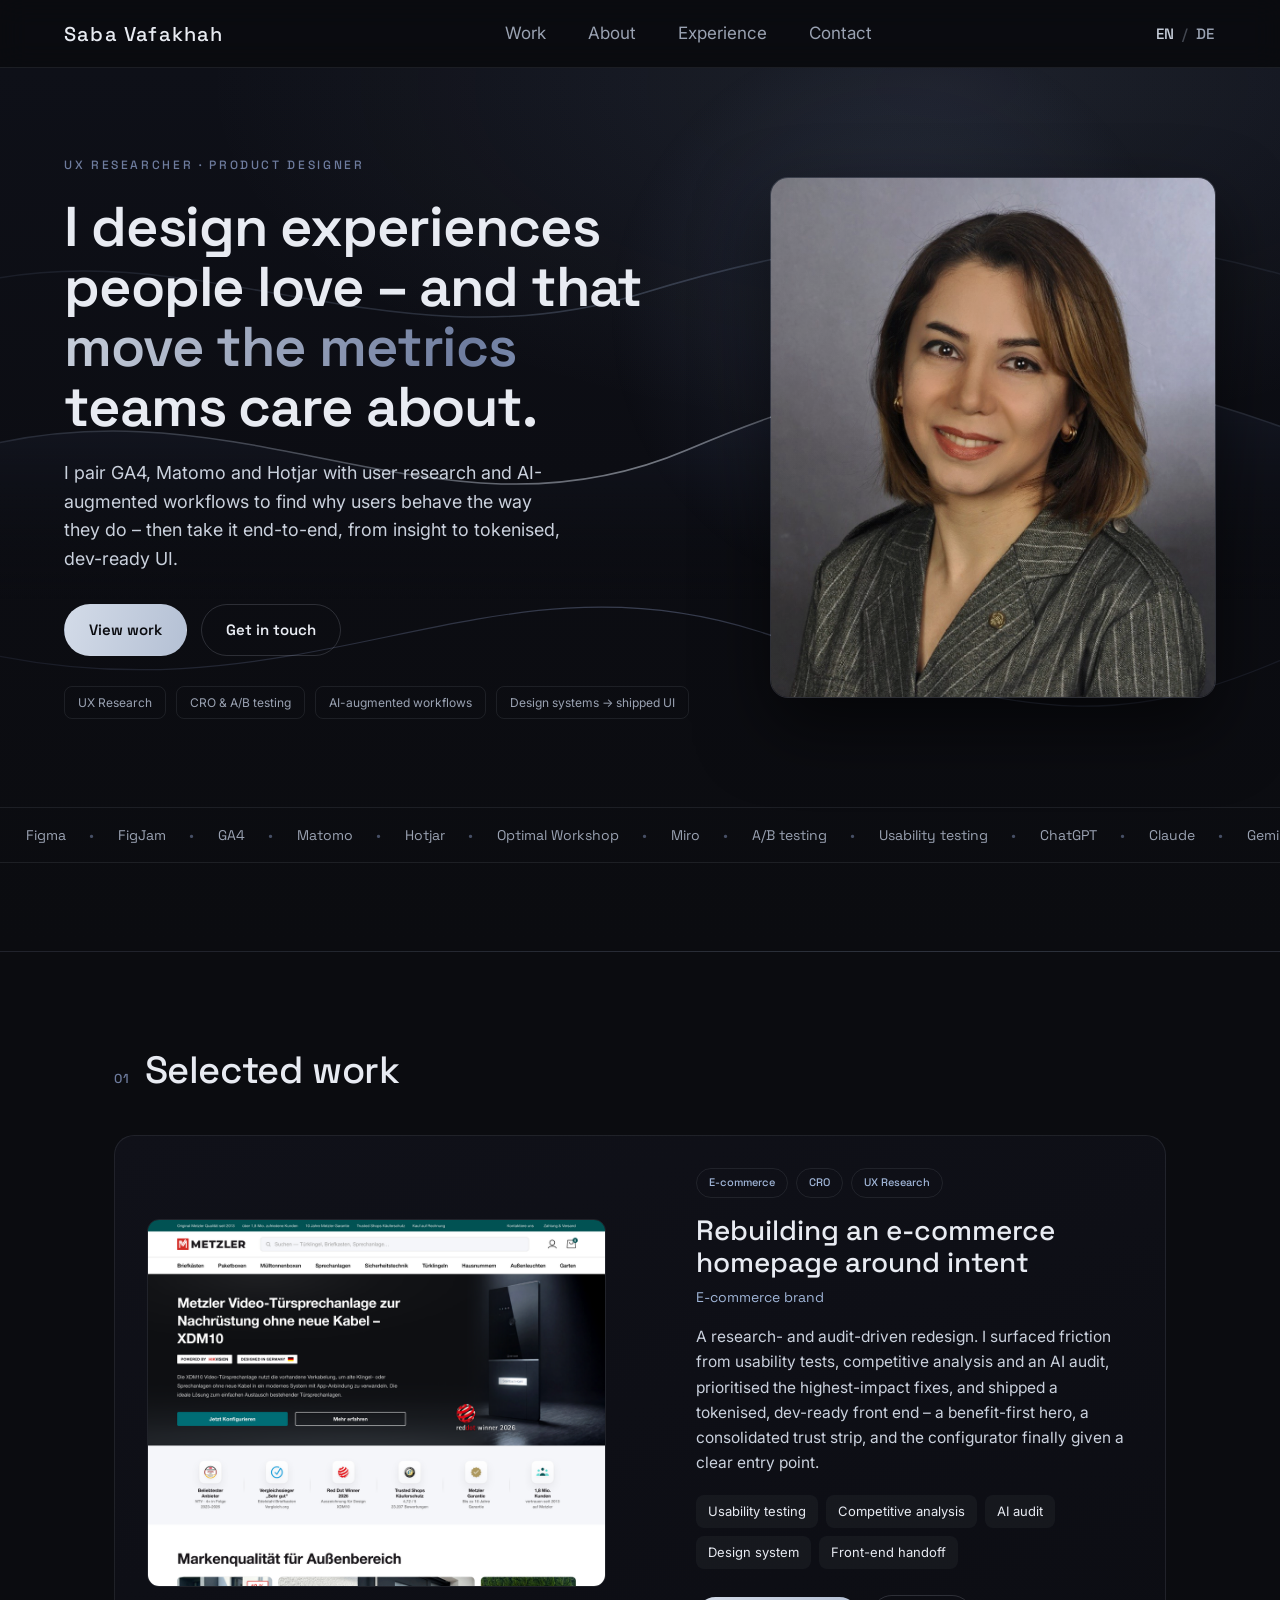
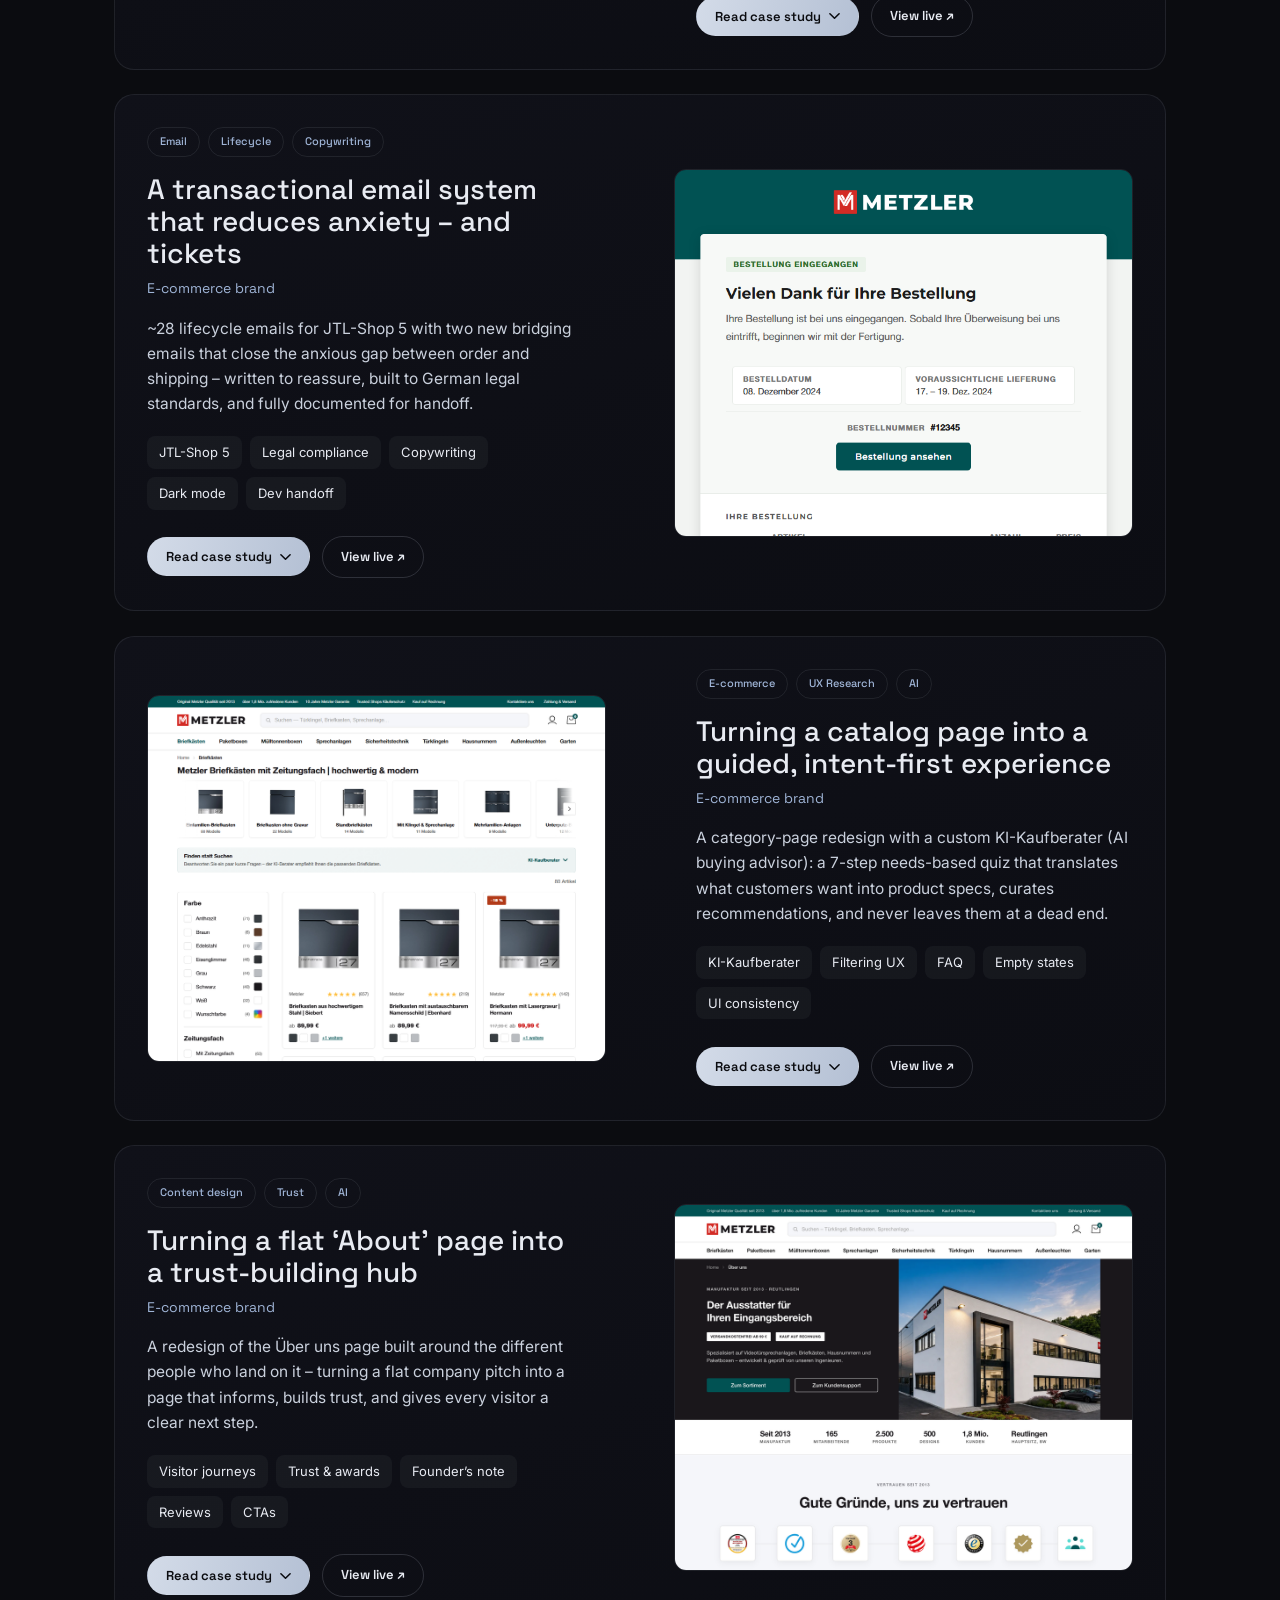
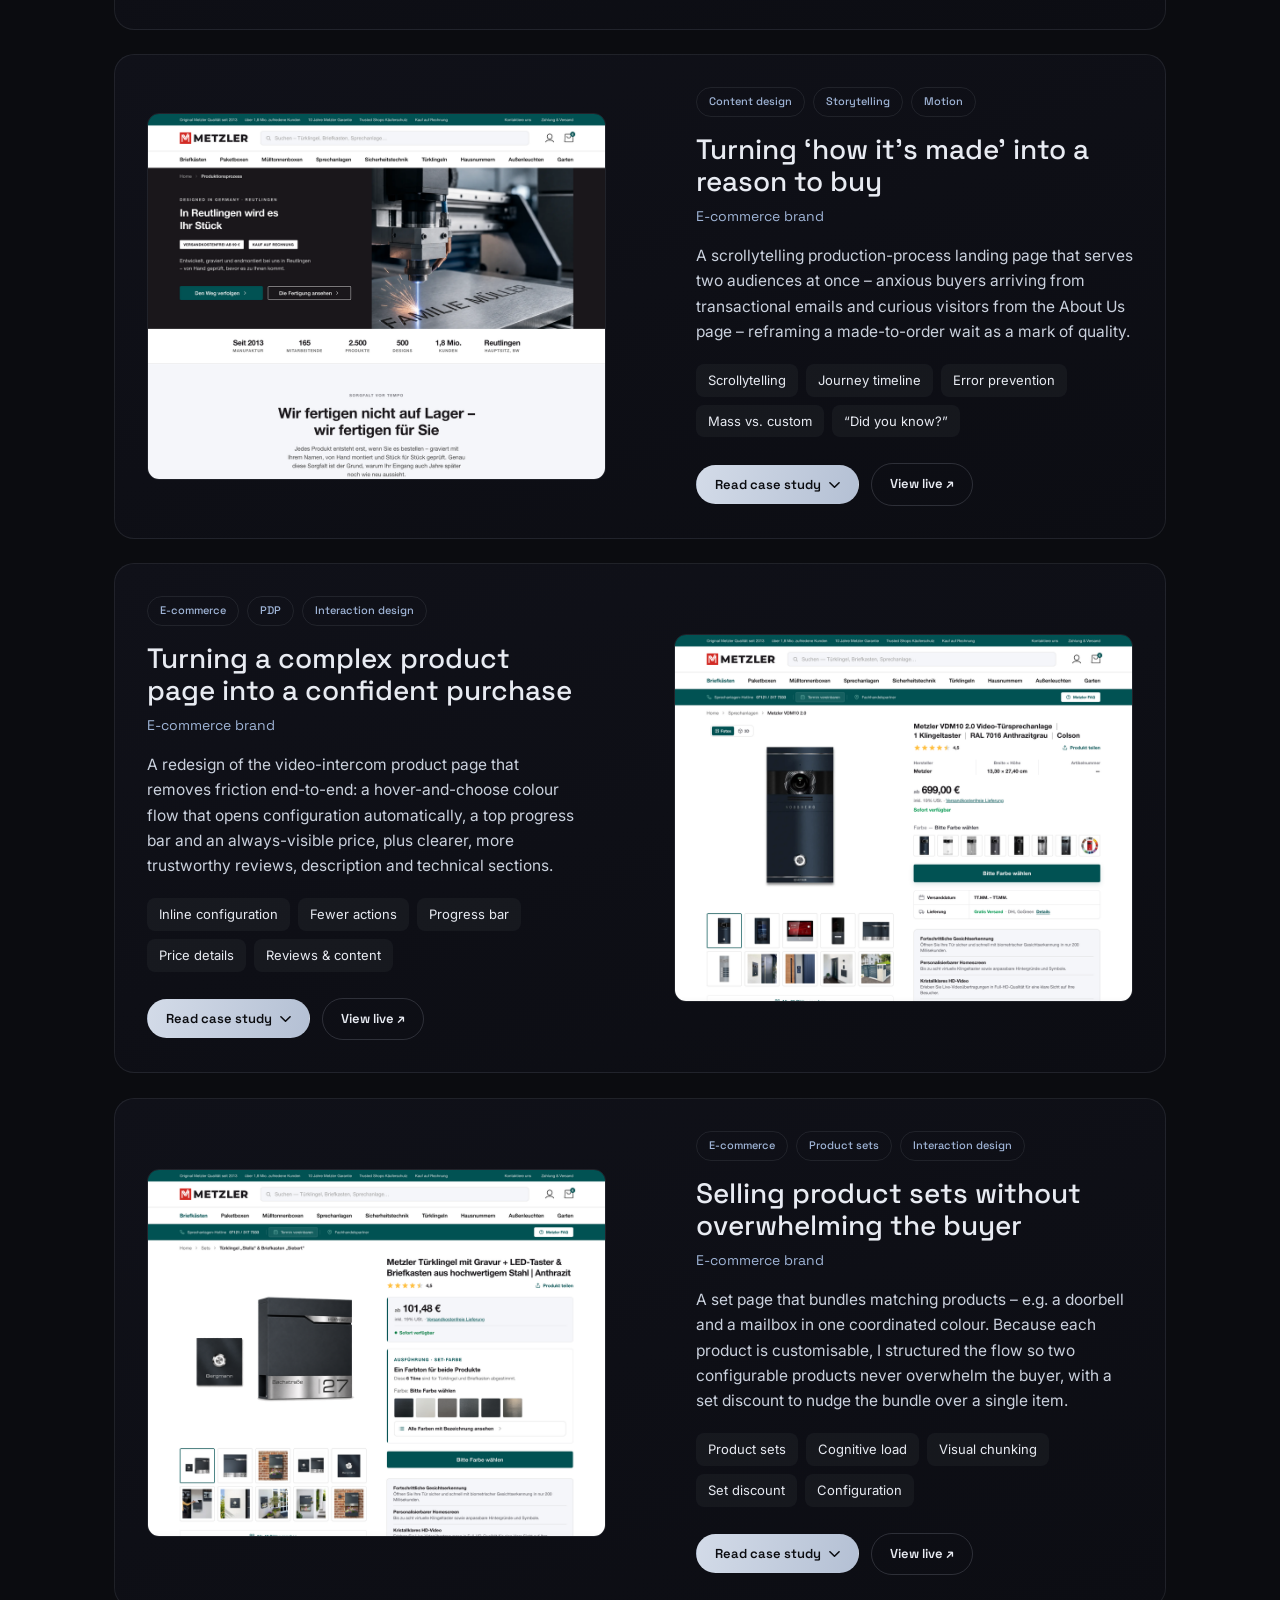
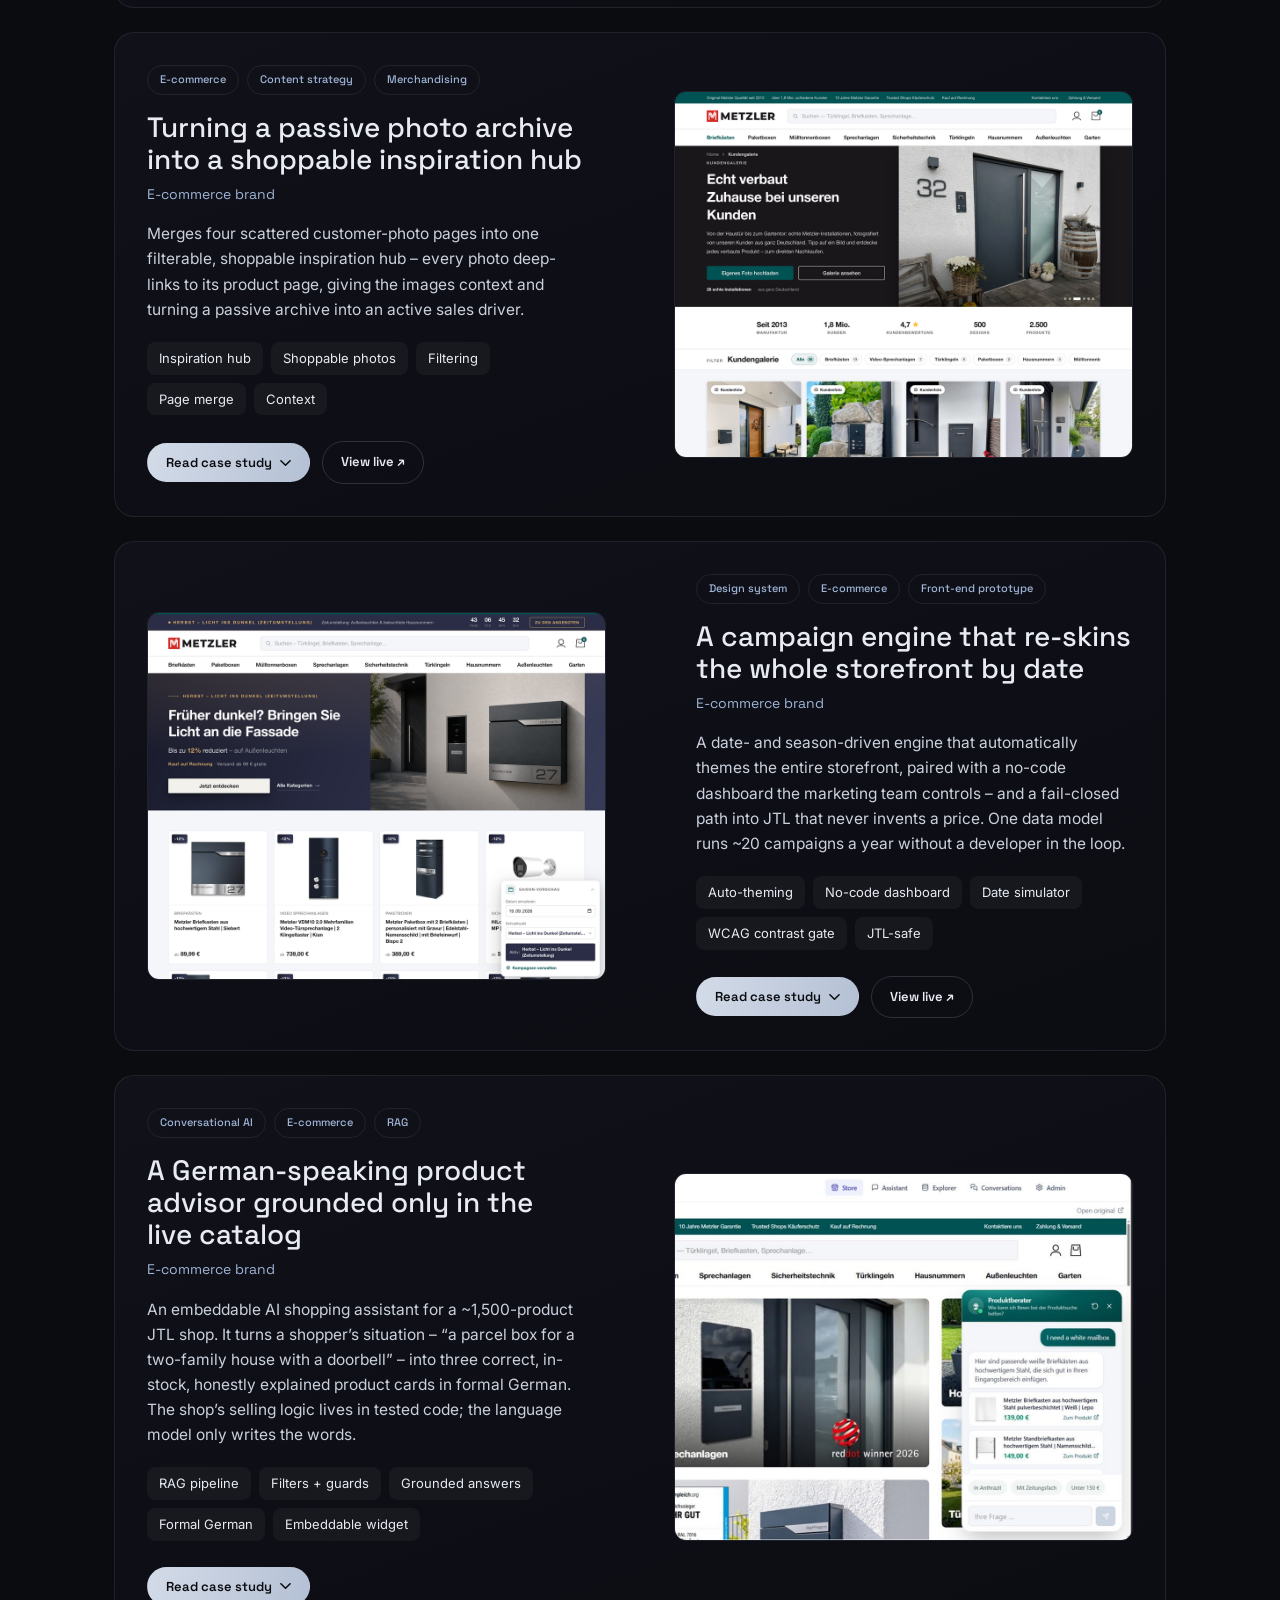
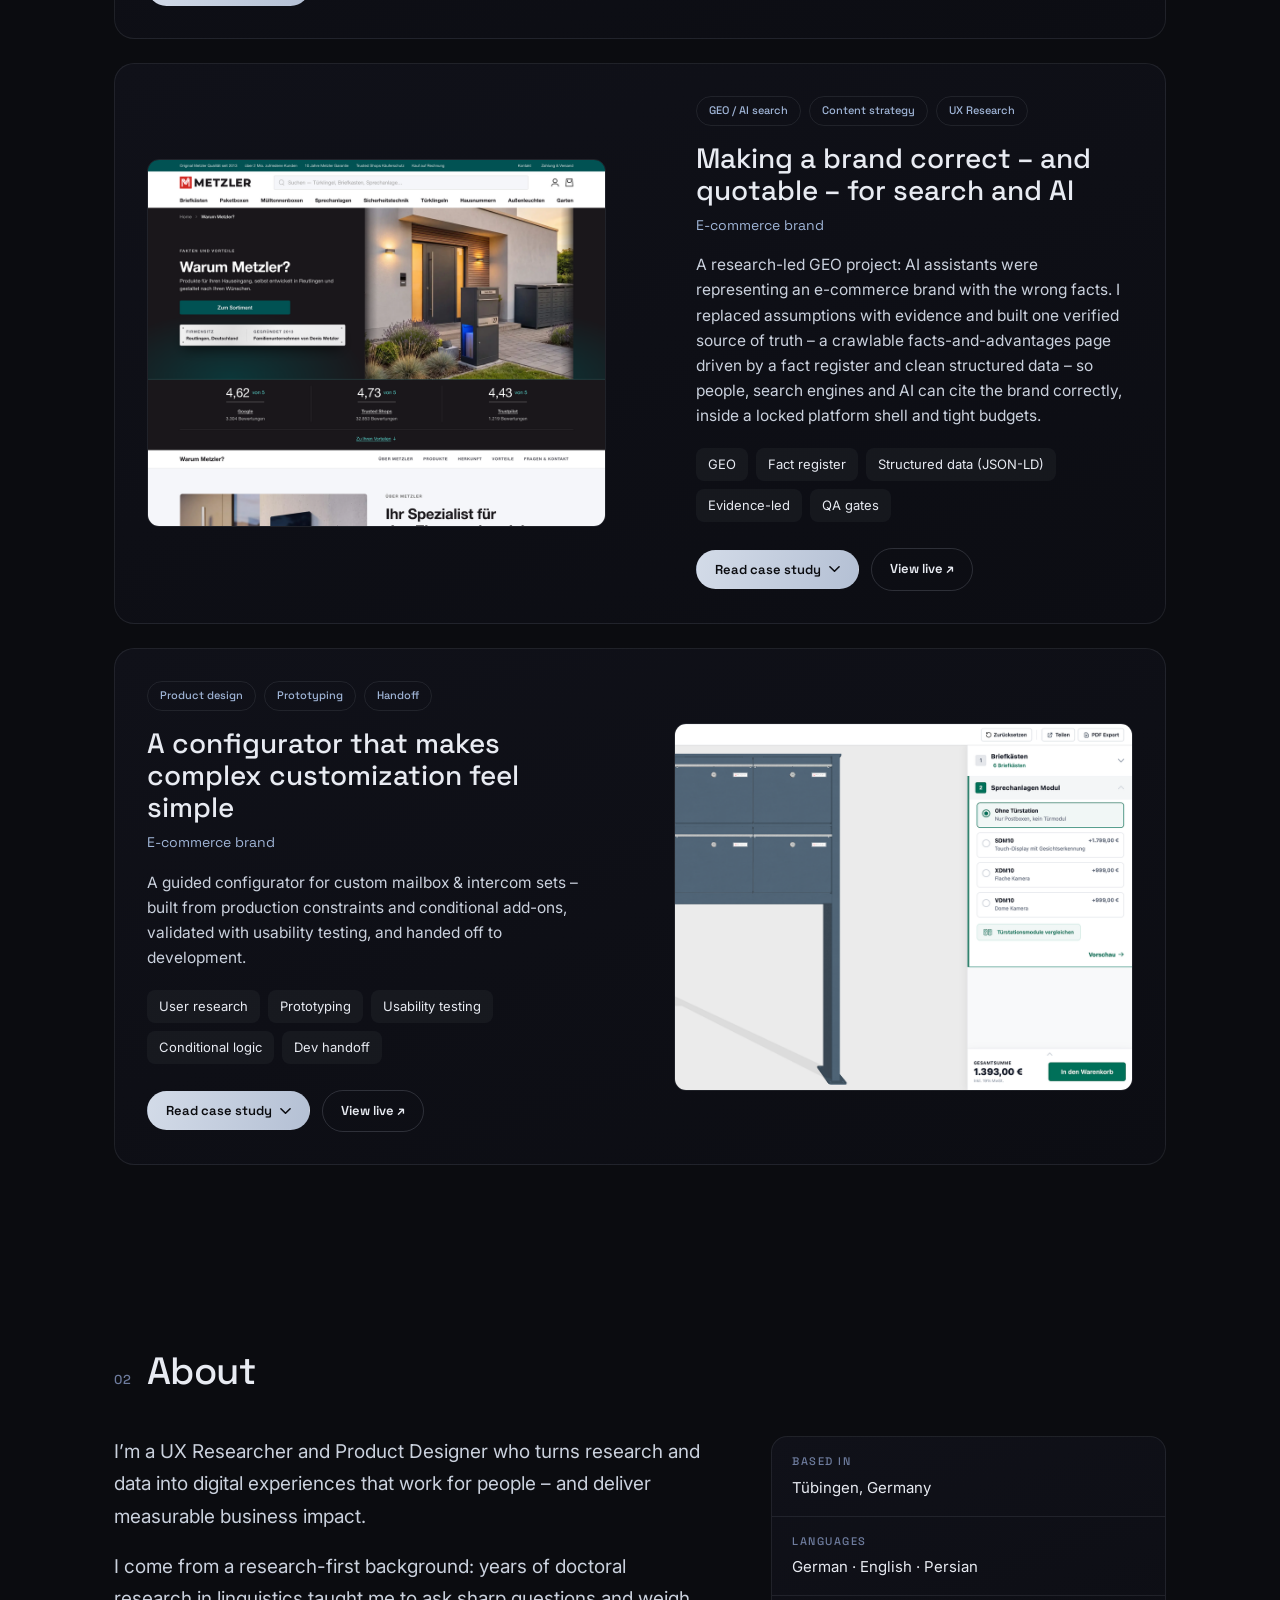
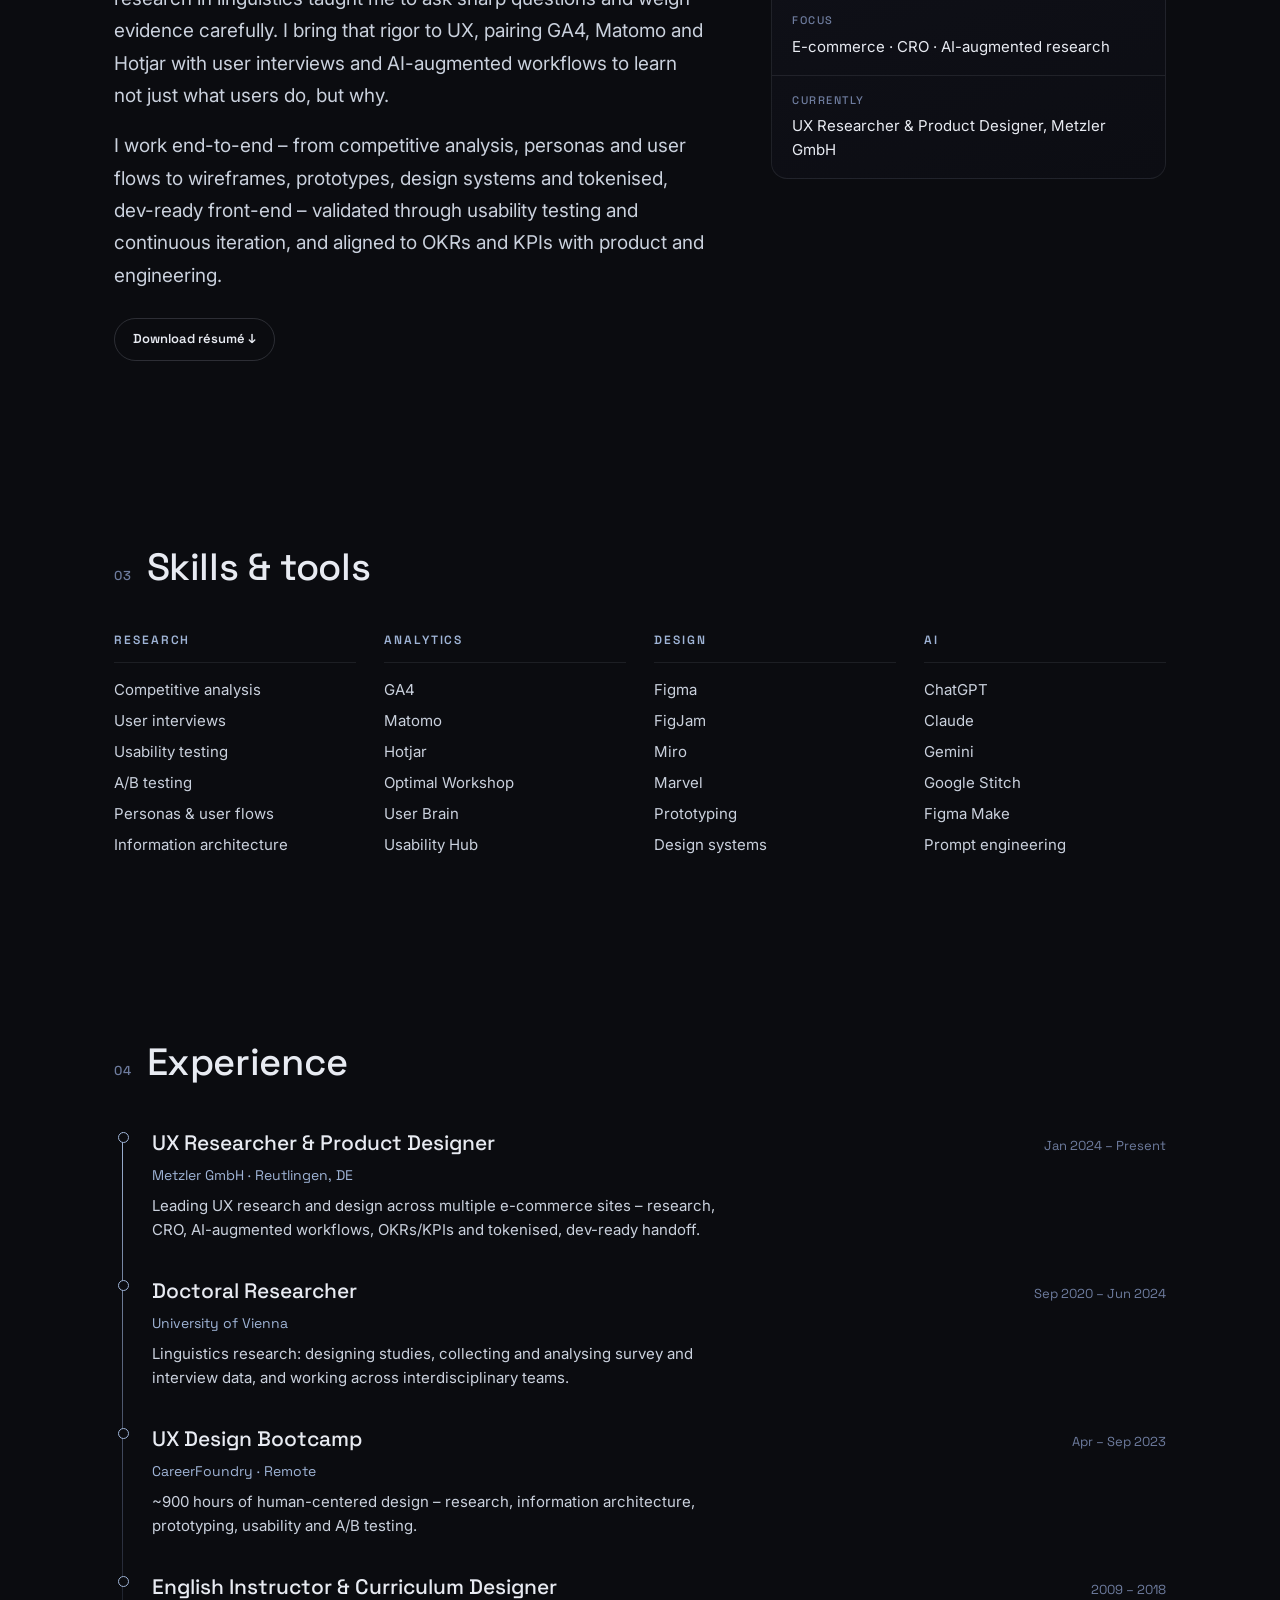
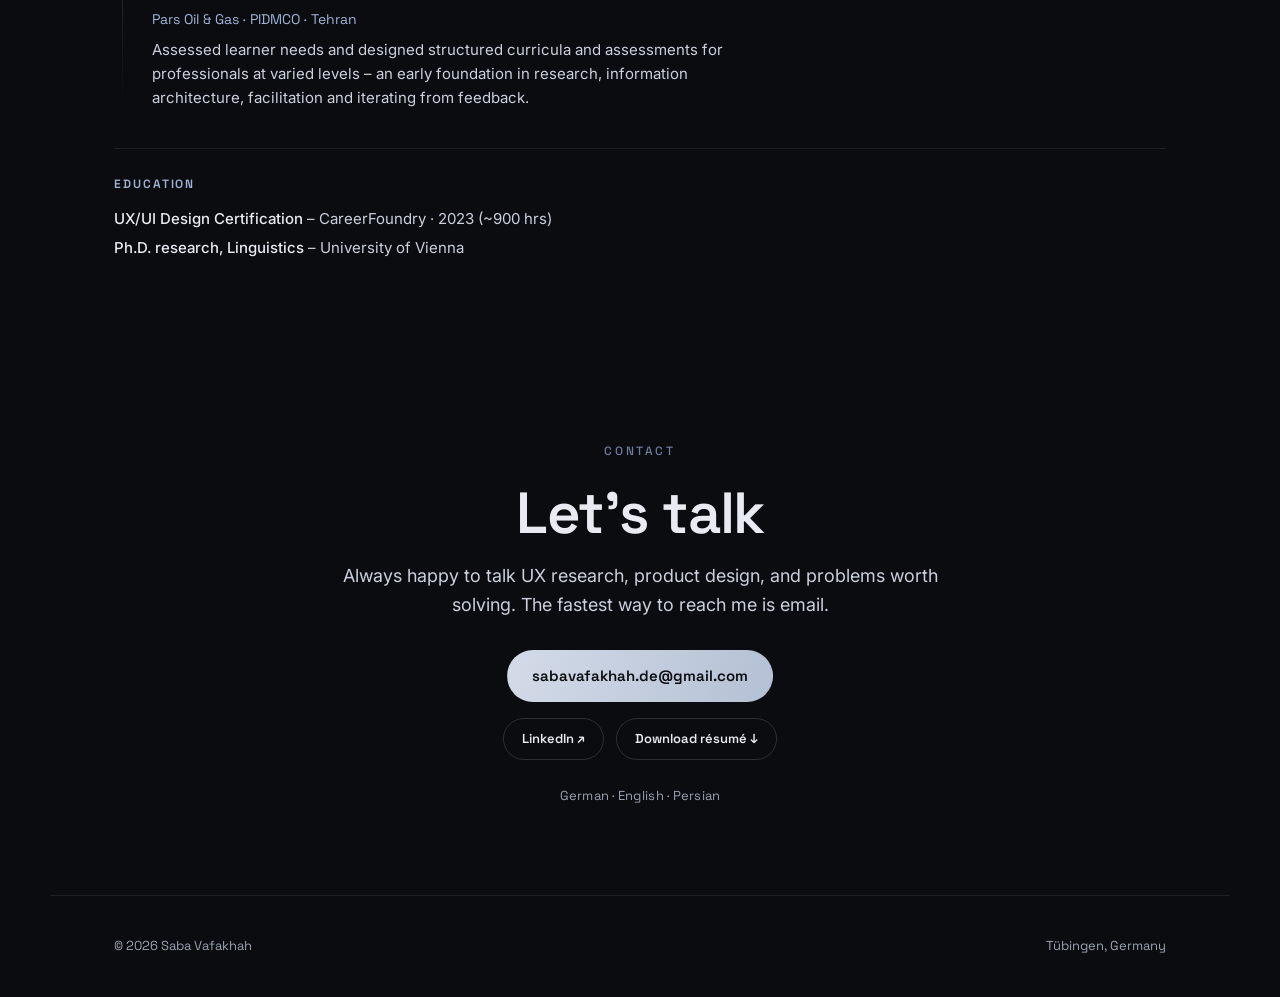
==== commit 1d102001: "Contact: restructure CTAs into a 1+2 rhythm Email becomes the standalone primary CTA; LinkedIn and r" ====
--- a/index.html
+++ b/index.html
@@ -15,7 +15,7 @@
   <link rel="preconnect" href="https://fonts.googleapis.com" />
   <link rel="preconnect" href="https://fonts.gstatic.com" crossorigin />
   <link href="https://fonts.googleapis.com/css2?family=Space+Grotesk:wght@300;400;500;600;700&family=Inter:wght@400;500&display=swap" rel="stylesheet" />
-  <link rel="stylesheet" href="css/styles.css?v=6" />
+  <link rel="stylesheet" href="css/styles.css?v=7" />
 </head>
 <body>
   <!-- ============ INTRO ============ -->
@@ -1067,8 +1067,10 @@
       </p>
       <div class="contact__cta">
         <a class="btn btn--solid mag" href="mailto:sabavafakhah.de@gmail.com">sabavafakhah.de@gmail.com</a>
-        <a class="btn btn--ghost mag" href="https://www.linkedin.com/in/saba-vafakhah" target="_blank" rel="noopener">LinkedIn ↗</a>
-        <a class="btn btn--ghost mag" href="assets/Saba-Vafakhah-Resume.pdf" download="Saba-Vafakhah-Resume.pdf" data-en="Download résumé ↓" data-de="Lebenslauf herunterladen ↓">Download résumé ↓</a>
+        <div class="contact__cta-sub">
+          <a class="btn btn--ghost btn--sm mag" href="https://www.linkedin.com/in/saba-vafakhah" target="_blank" rel="noopener">LinkedIn ↗</a>
+          <a class="btn btn--ghost btn--sm mag" href="assets/Saba-Vafakhah-Resume.pdf" download="Saba-Vafakhah-Resume.pdf" data-en="Download résumé ↓" data-de="Lebenslauf herunterladen ↓">Download résumé ↓</a>
+        </div>
       </div>
       <p class="contact__meta" data-en="German · English · Persian" data-de="Deutsch · Englisch · Persisch">German · English · Persian</p>
     </div>
--- a/css/styles.css
+++ b/css/styles.css
@@ -342,7 +342,8 @@
 .contact__title { font-family:var(--font-display); font-weight:600; font-size:clamp(32px,5.5vw,58px); letter-spacing:-.02em; line-height:1.05; margin:14px 0 18px; }
 .contact__lead { color:var(--read); font-size:clamp(16px,1.5vw,18px); line-height:1.6; margin-bottom:30px; }
 .contact .eyebrow { display:block; }
-.contact__cta { display:flex; gap:14px; justify-content:center; flex-wrap:wrap; margin-bottom:26px; }
+.contact__cta { display:flex; flex-direction:column; align-items:center; gap:16px; margin-bottom:26px; }
+.contact__cta-sub { display:flex; gap:12px; justify-content:center; flex-wrap:wrap; }
 .contact__meta { font-family:var(--font-display); font-size:13px; color:var(--muted); letter-spacing:.02em; }
 
 /* ---------- FOOT ---------- */
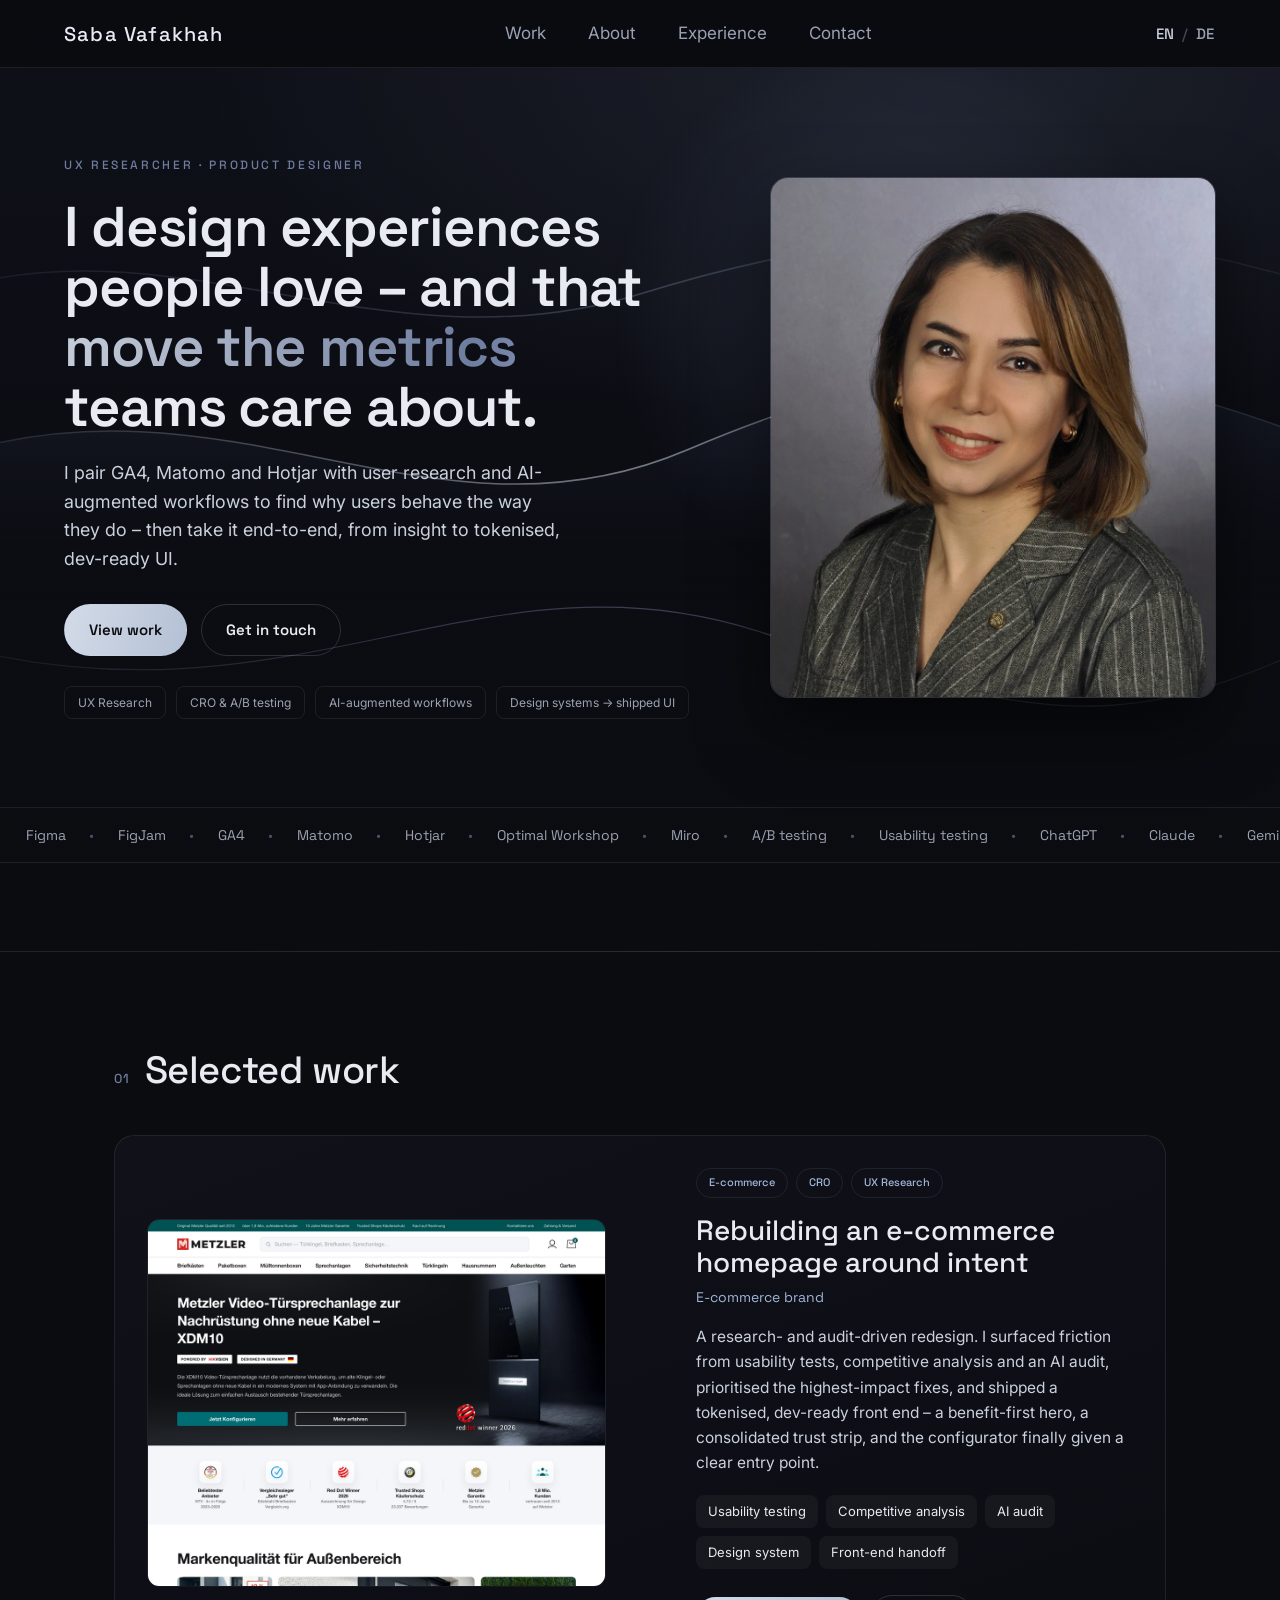
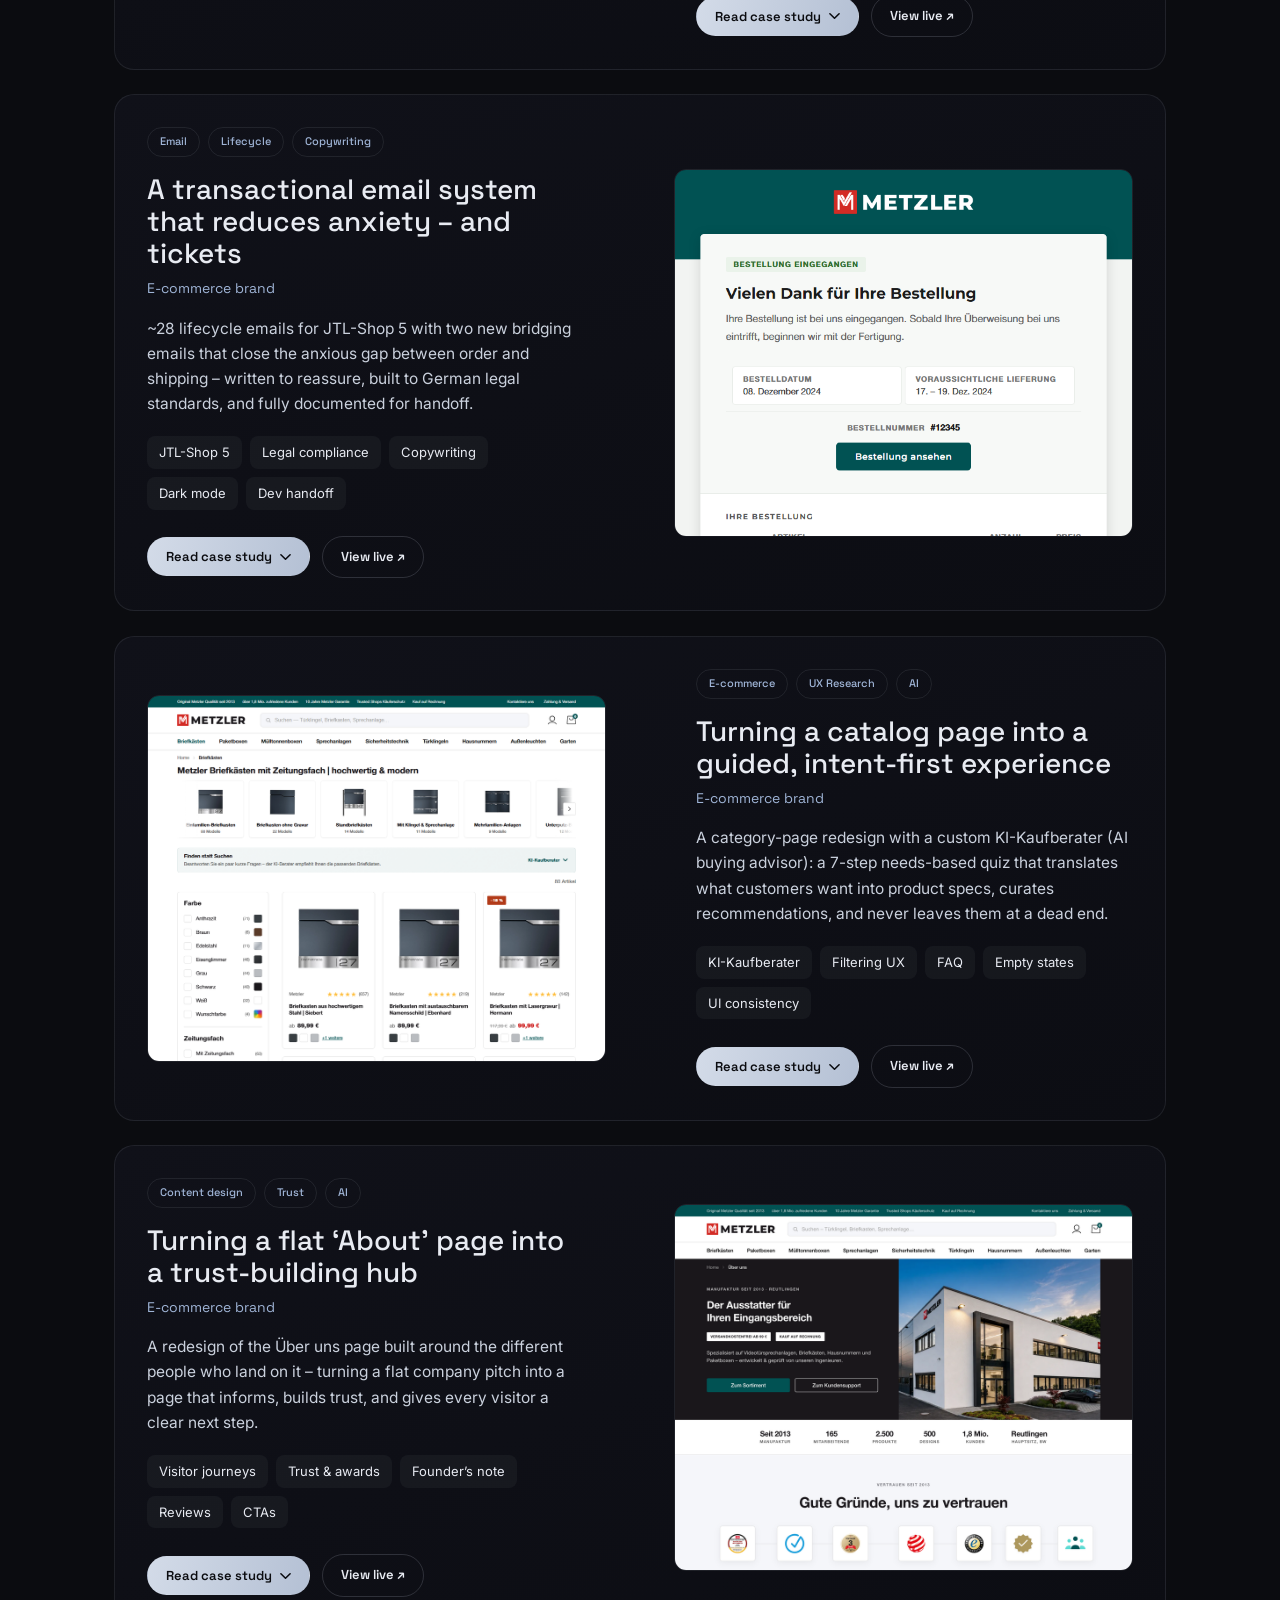
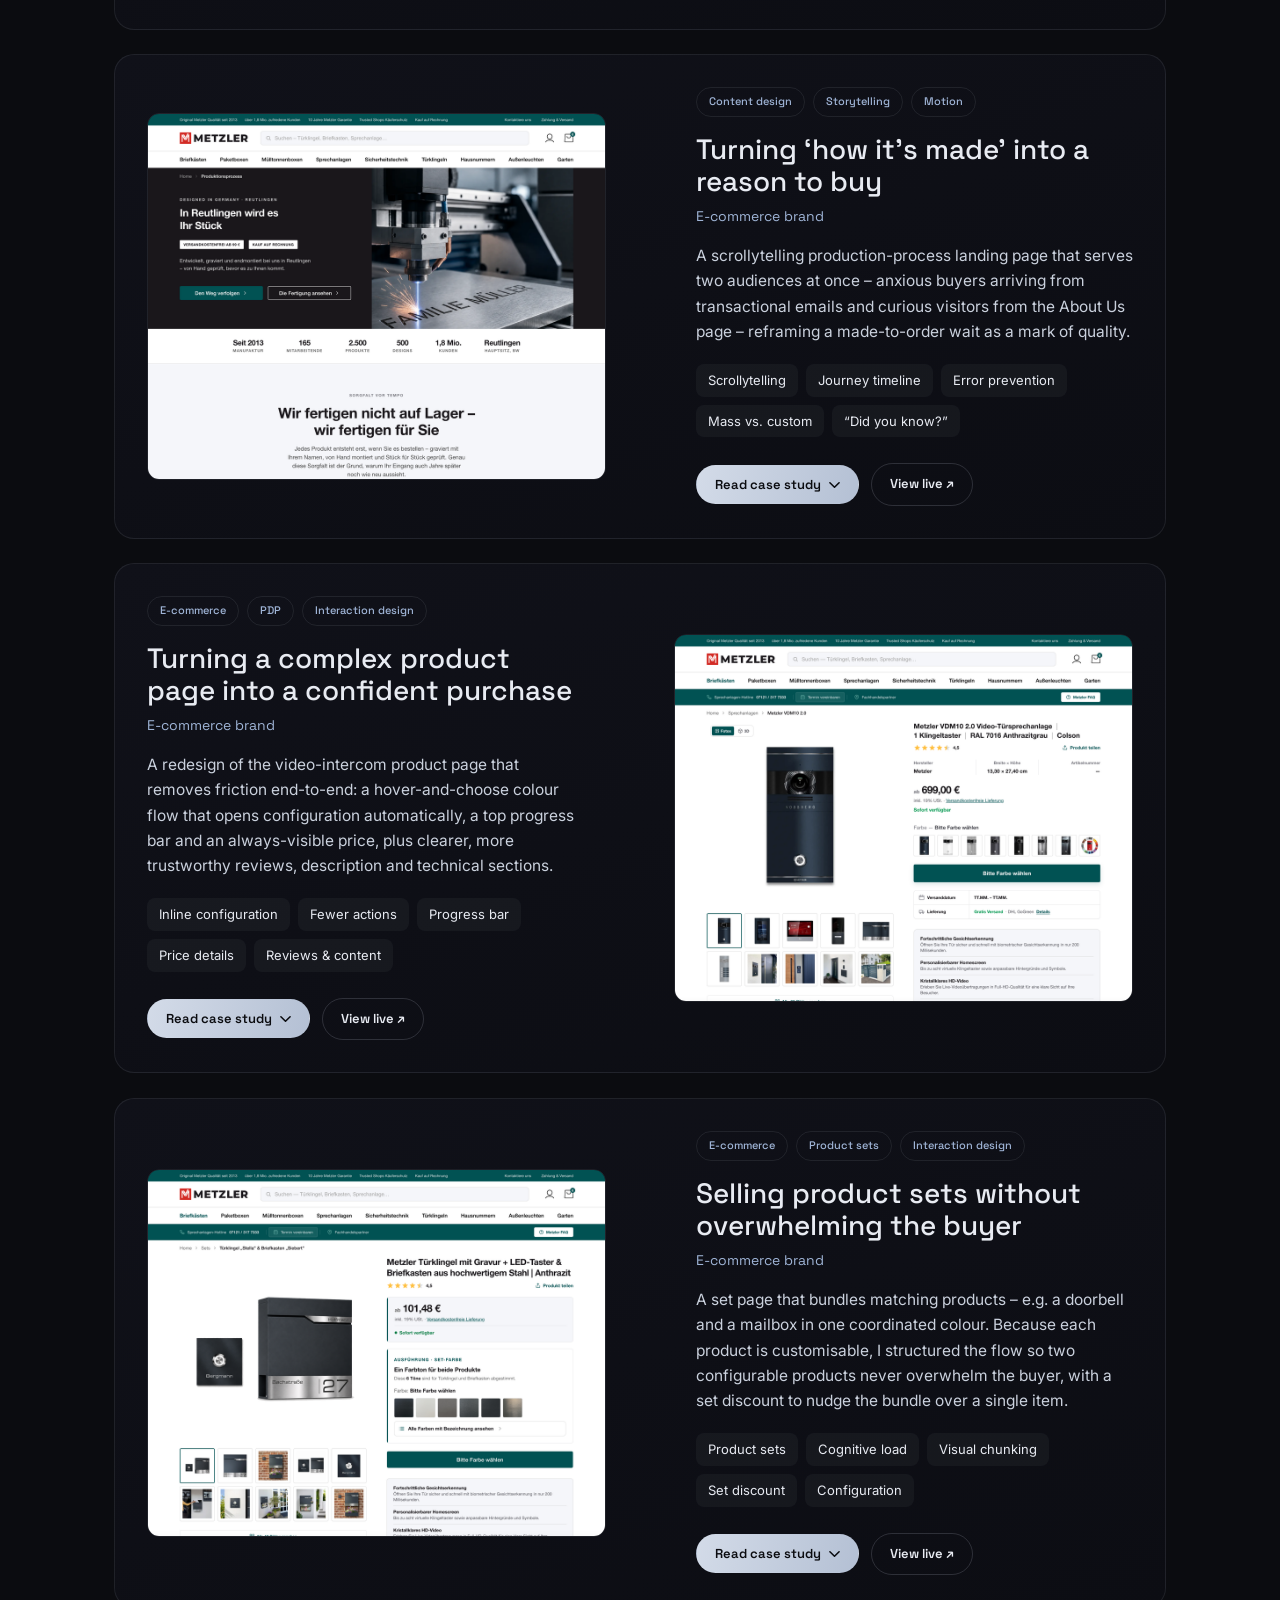
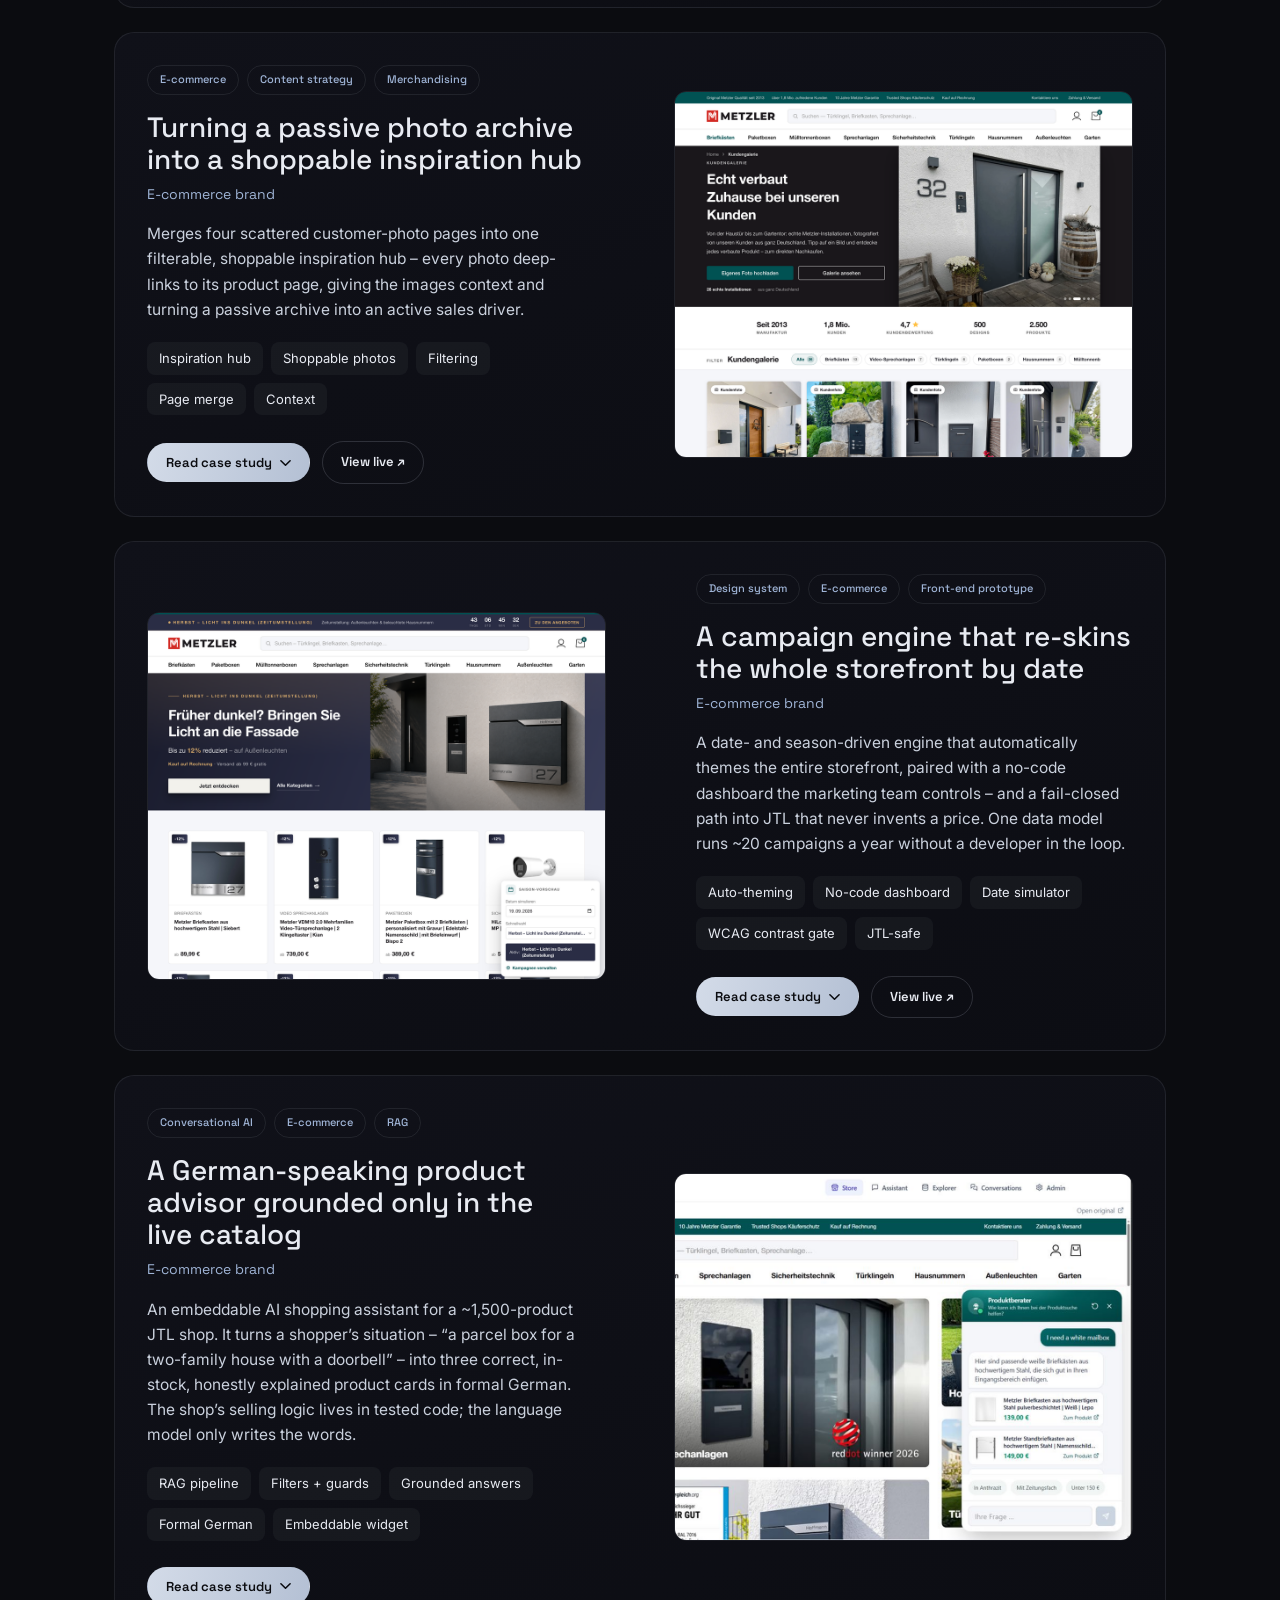
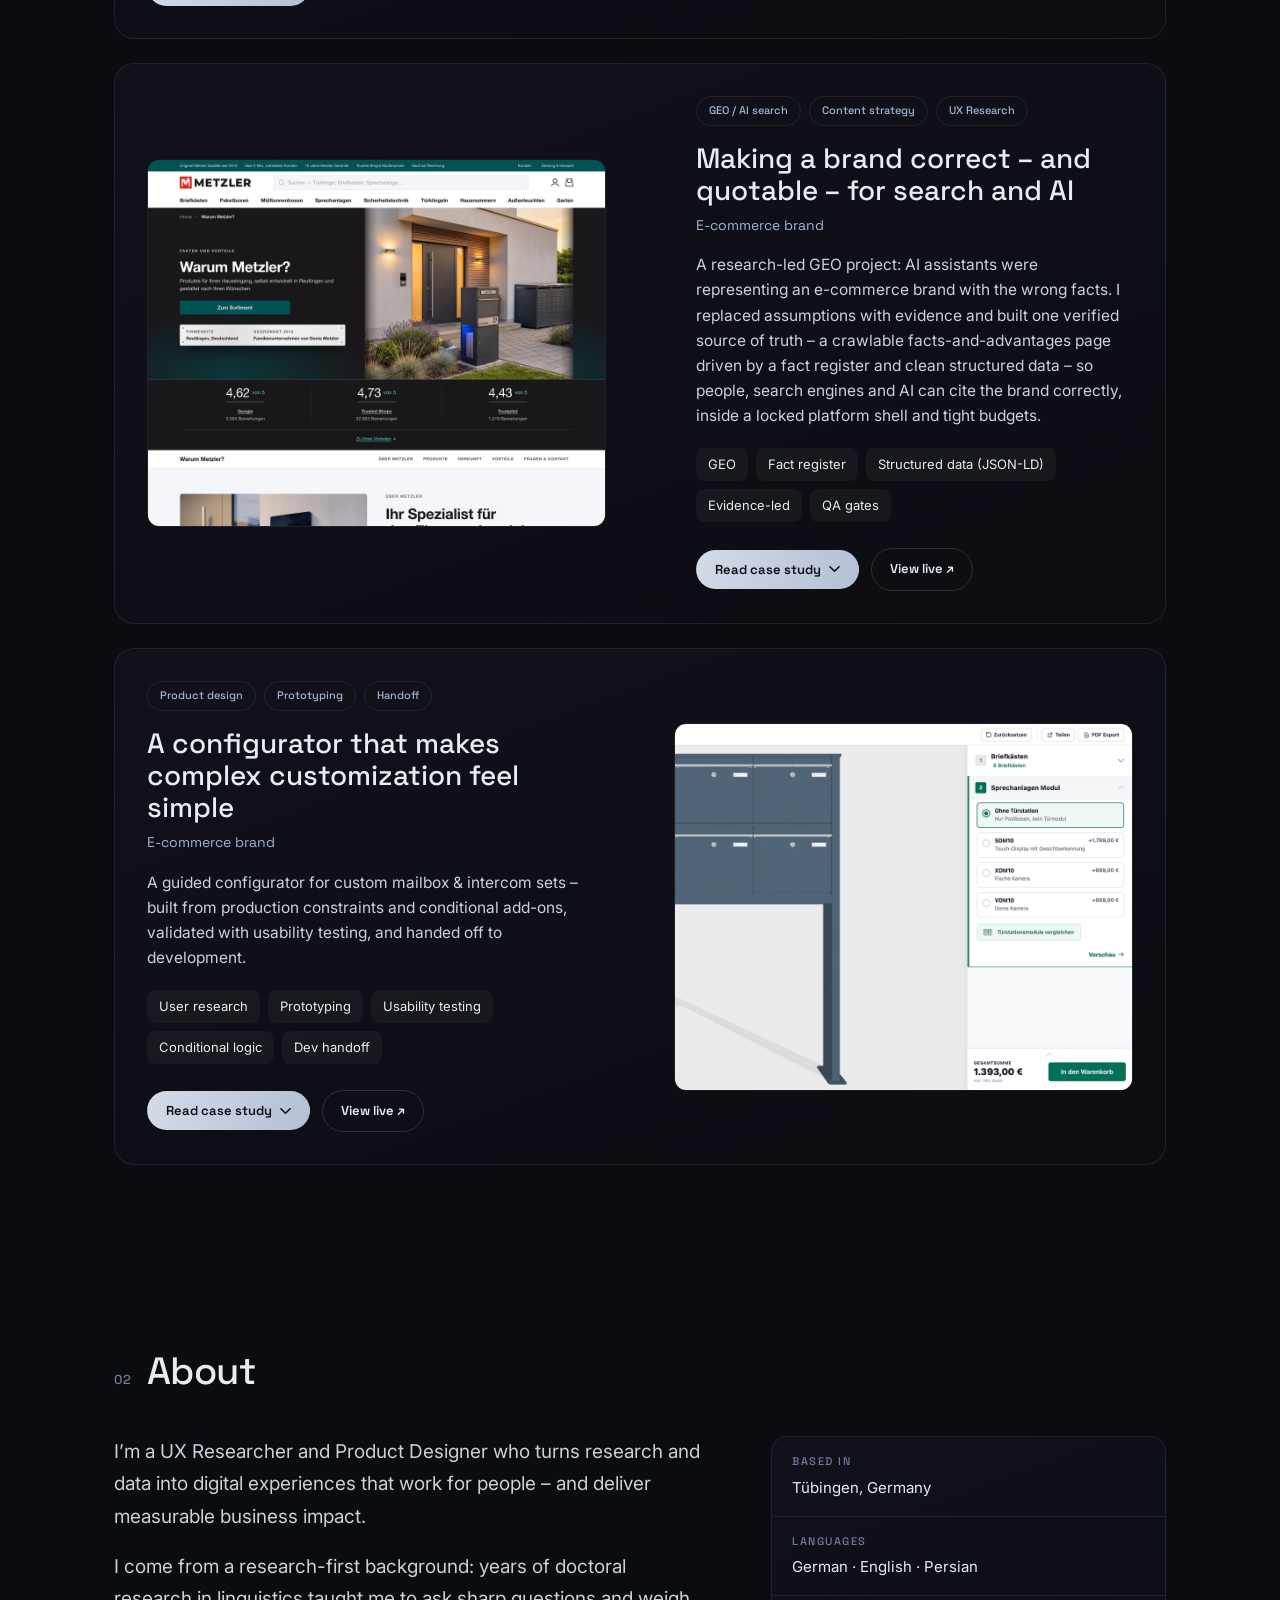
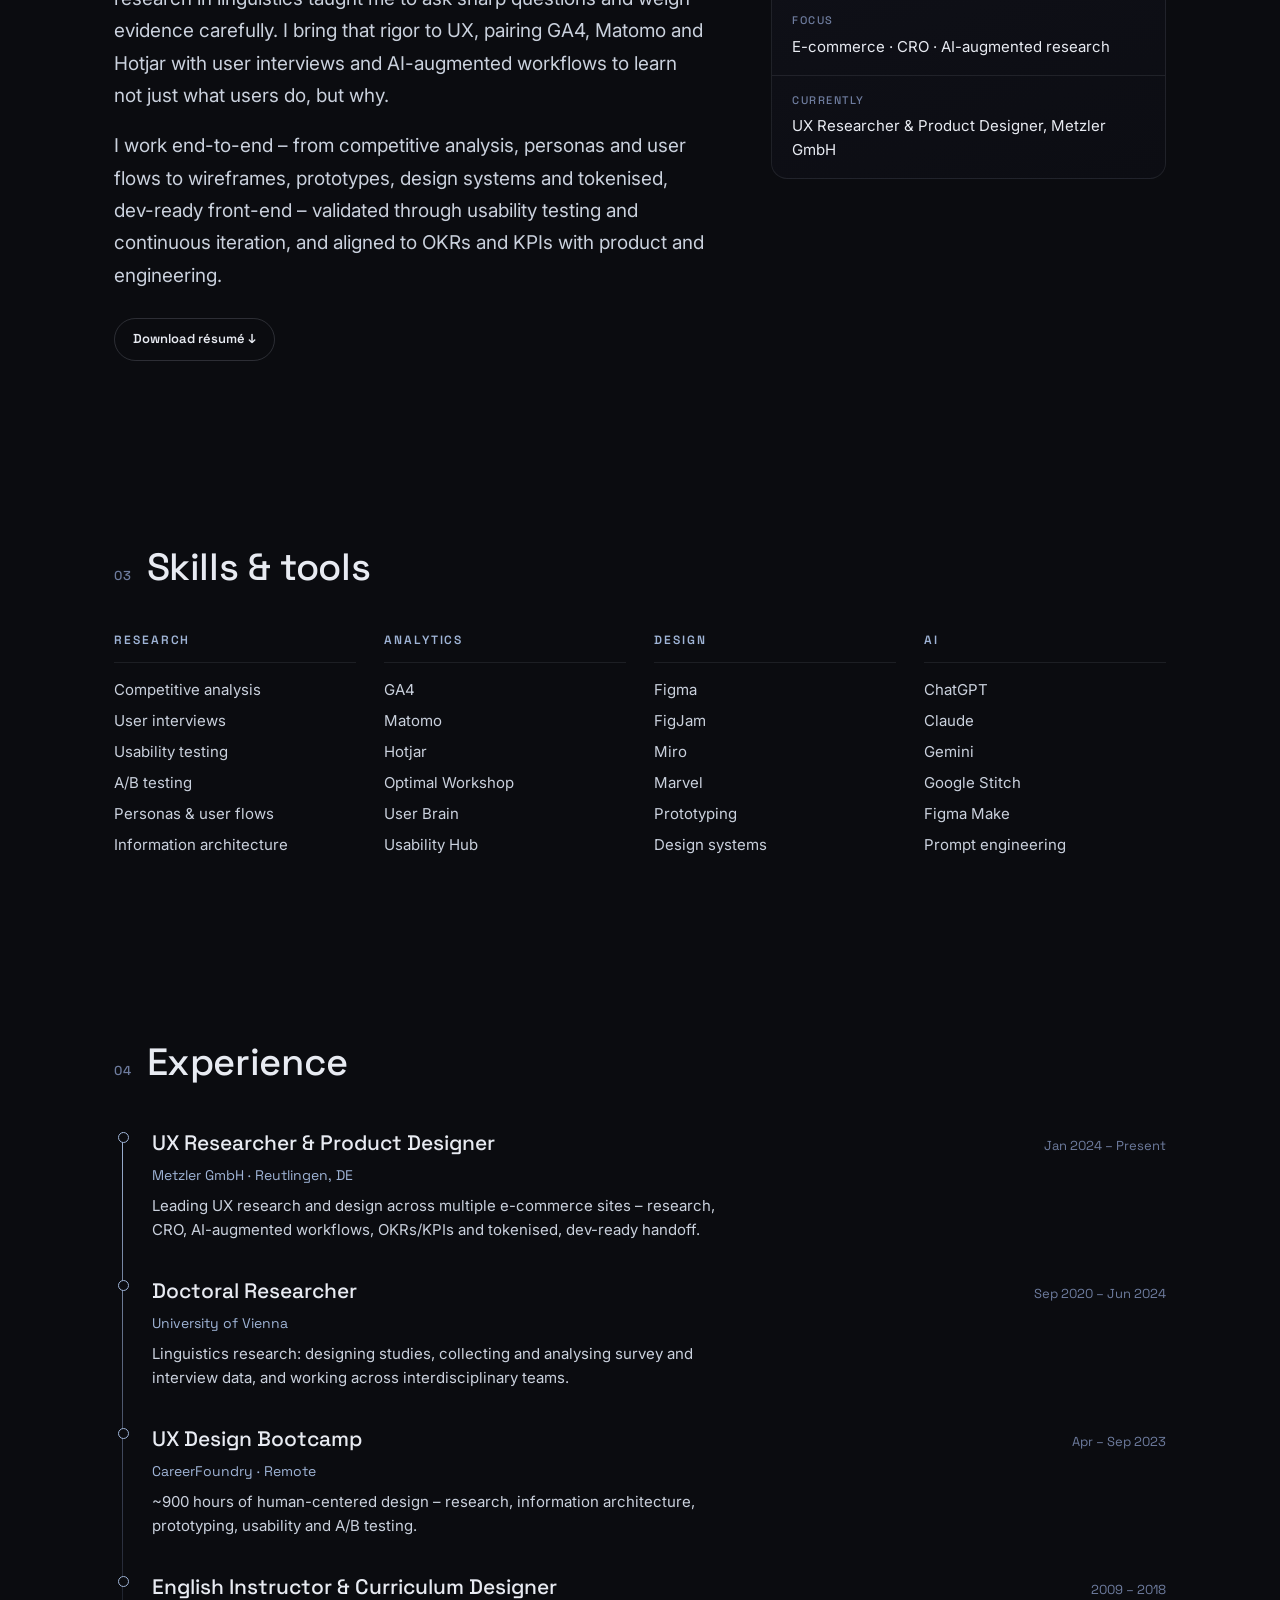
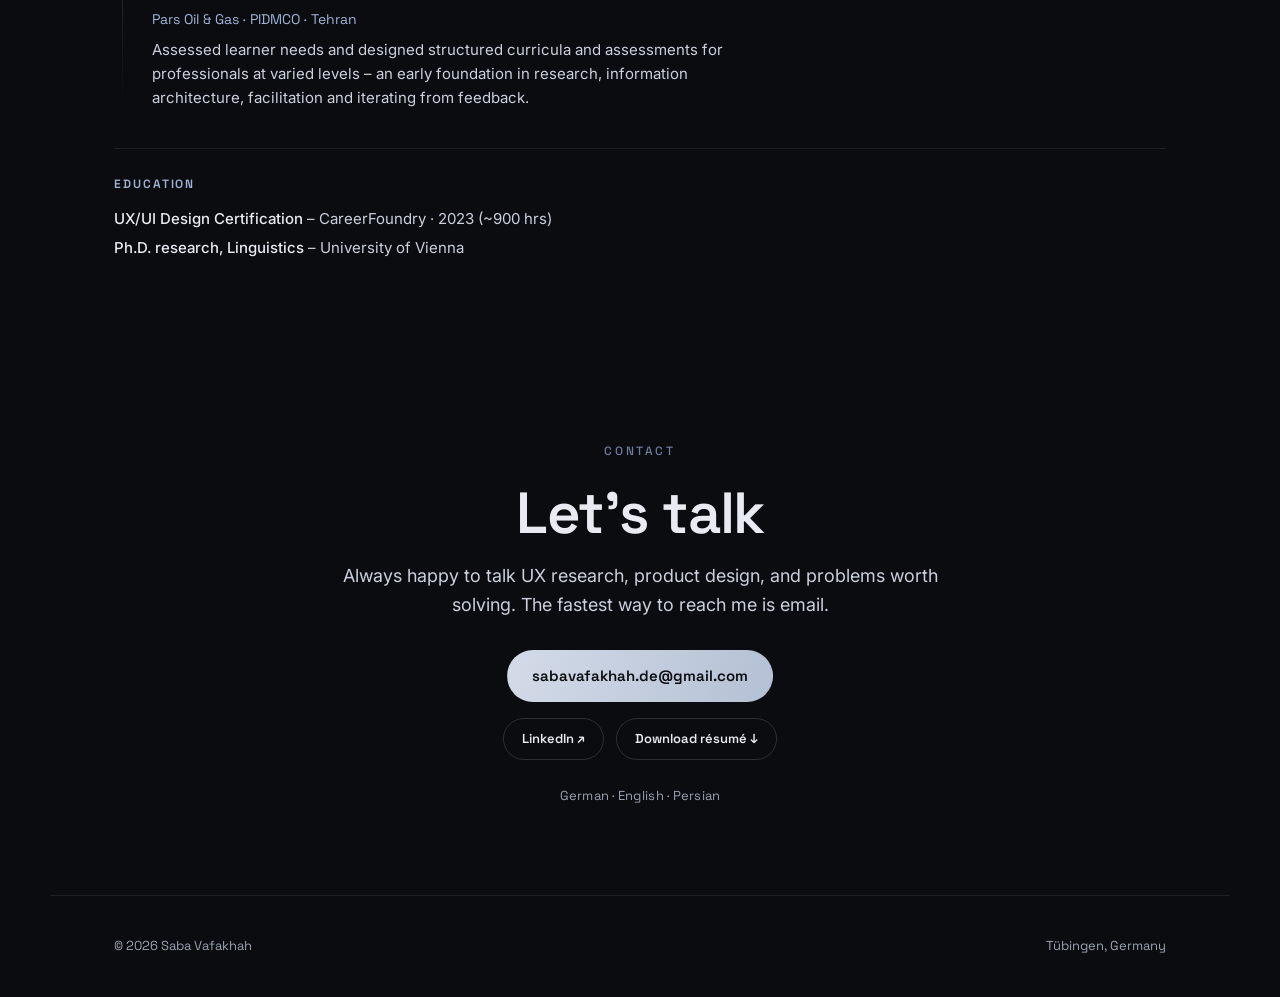
==== commit 7f2f1204: "Premium motion pass: scroll progress, labeled cursor, clip-path image reveals - Thin gradient scroll" ====
--- a/index.html
+++ b/index.html
@@ -15,9 +15,10 @@
   <link rel="preconnect" href="https://fonts.googleapis.com" />
   <link rel="preconnect" href="https://fonts.gstatic.com" crossorigin />
   <link href="https://fonts.googleapis.com/css2?family=Space+Grotesk:wght@300;400;500;600;700&family=Inter:wght@400;500&display=swap" rel="stylesheet" />
-  <link rel="stylesheet" href="css/styles.css?v=7" />
+  <link rel="stylesheet" href="css/styles.css?v=8" />
 </head>
 <body>
+  <div class="scroll-prog" id="scrollProg" aria-hidden="true"></div>
   <!-- ============ INTRO ============ -->
   <div class="intro" id="intro" aria-hidden="true">
     <div class="intro__name">
@@ -1084,6 +1085,6 @@
   <button class="totop" id="totop" type="button" aria-label="Back to top" title="Back to top">
     <svg viewBox="0 0 16 16" width="16" height="16" fill="none" aria-hidden="true"><path d="M8 13V3M3.5 7.5 8 3l4.5 4.5" stroke="currentColor" stroke-width="1.8" stroke-linecap="round" stroke-linejoin="round"/></svg>
   </button>
-  <script src="js/app.js?v=4"></script>
+  <script src="js/app.js?v=8"></script>
 </body>
 </html>
--- a/css/styles.css
+++ b/css/styles.css
@@ -55,6 +55,10 @@
 .cur.is-hover { width: 58px; height: 58px; background: rgba(159,180,214,0.12); border-color: var(--periwink); }
 .cur.is-down { width: 28px; height: 28px; background: rgba(159,180,214,0.2); }
 .cur-dot.is-hover { opacity: 0; }
+.cur__label { position:absolute; inset:0; display:grid; place-items:center; font-family:var(--font-display); font-weight:600; font-size:11px; letter-spacing:.03em; color:var(--ink); opacity:0; transition:opacity .2s; white-space:nowrap; }
+.cur.is-view { width:74px; height:74px; background:var(--silver); border-color:transparent; }
+.cur.is-view .cur__label { opacity:1; }
+.cur-dot.is-view { opacity:0; }
 
 /* ---------- INTRO (page-load) ---------- */
 body:not(.loaded) { overflow: hidden; }
@@ -279,9 +283,11 @@
 
 /* lively in-view stagger (card internals move, wrapper only fades) */
 .case-wrap.reveal { transform:none; }
-.case-wrap .case__media,
 .case-wrap .case__body > * { opacity:0; transform:translateY(18px); }
-.case-wrap.is-in .case__media { animation:caseIn .8s cubic-bezier(.2,.7,.2,1) .04s forwards; }
+/* premium clip-path wipe reveal for the framed image */
+.case-wrap .case__media { clip-path: inset(0 0 100% 0 round 12px); }
+.case-wrap.is-in .case__media { animation: mediaReveal .95s cubic-bezier(.2,.7,.2,1) .05s forwards; }
+@keyframes mediaReveal { to { clip-path: inset(0 0 0% 0 round 12px); } }
 .case-wrap.is-in .case__body > *:nth-child(1) { animation:caseIn .7s cubic-bezier(.2,.7,.2,1) .12s forwards; }
 .case-wrap.is-in .case__body > *:nth-child(2) { animation:caseIn .7s cubic-bezier(.2,.7,.2,1) .18s forwards; }
 .case-wrap.is-in .case__body > *:nth-child(3) { animation:caseIn .7s cubic-bezier(.2,.7,.2,1) .24s forwards; }
@@ -383,6 +389,15 @@
   :root { --section-y: 44px; }   /* tighter but still uniform on mobile */
   .section-head { margin-bottom: 22px; }
 }
+/* ---------- SCROLL PROGRESS ---------- */
+.scroll-prog {
+  position: fixed; top: 0; left: 0; height: 2px; width: 100%;
+  transform: scaleX(0); transform-origin: 0 50%;
+  background: var(--grad); z-index: 80;
+  box-shadow: 0 0 10px rgba(159,180,214,0.45);
+  will-change: transform; pointer-events: none;
+}
+
 /* ---------- BACK TO TOP ---------- */
 .totop {
   position: fixed;
@@ -422,6 +437,7 @@
   }
   .case-wrap .case__media, .case-wrap .case__body > *, .cd-block {
     animation: none !important; opacity: 1 !important; transform: none !important; transition: none !important;
+    clip-path: none !important;
   }
   .case--feature:hover .case__media img { transform: none; }
   .case__media::after { display: none; }
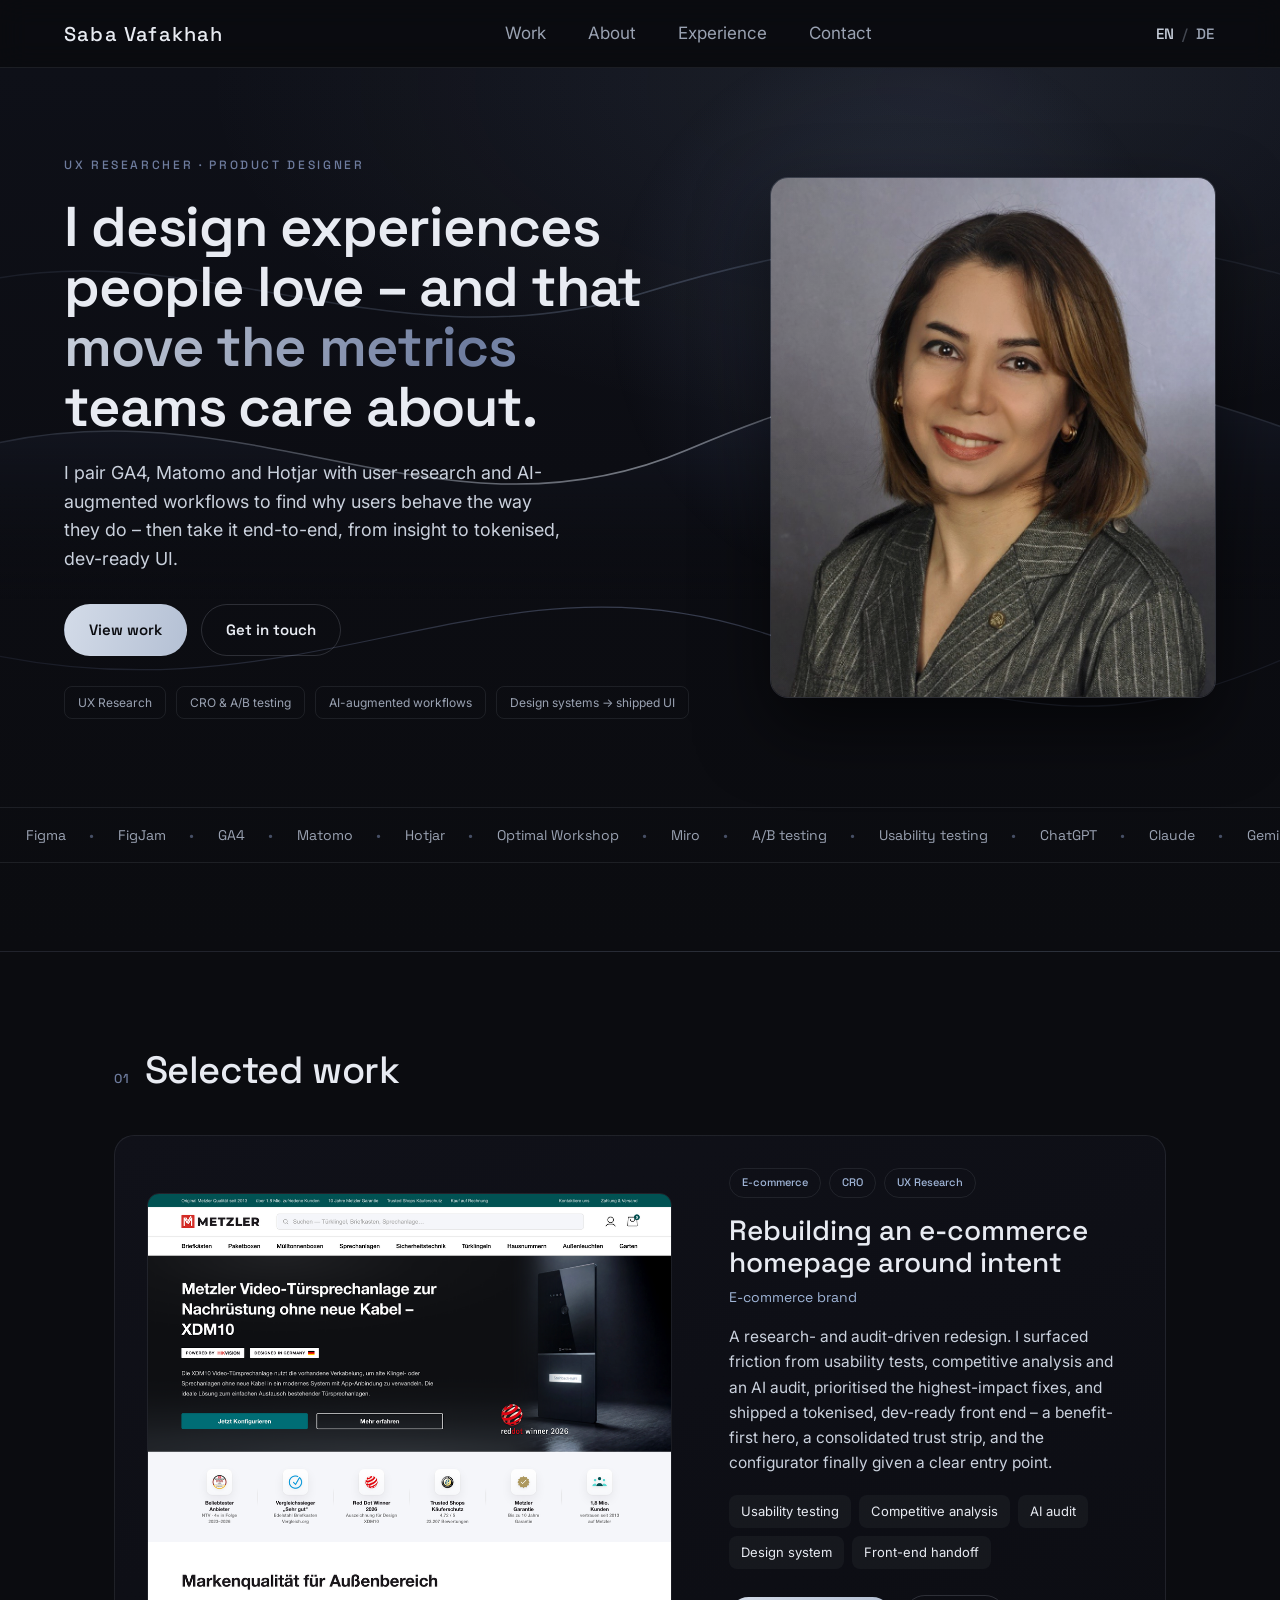
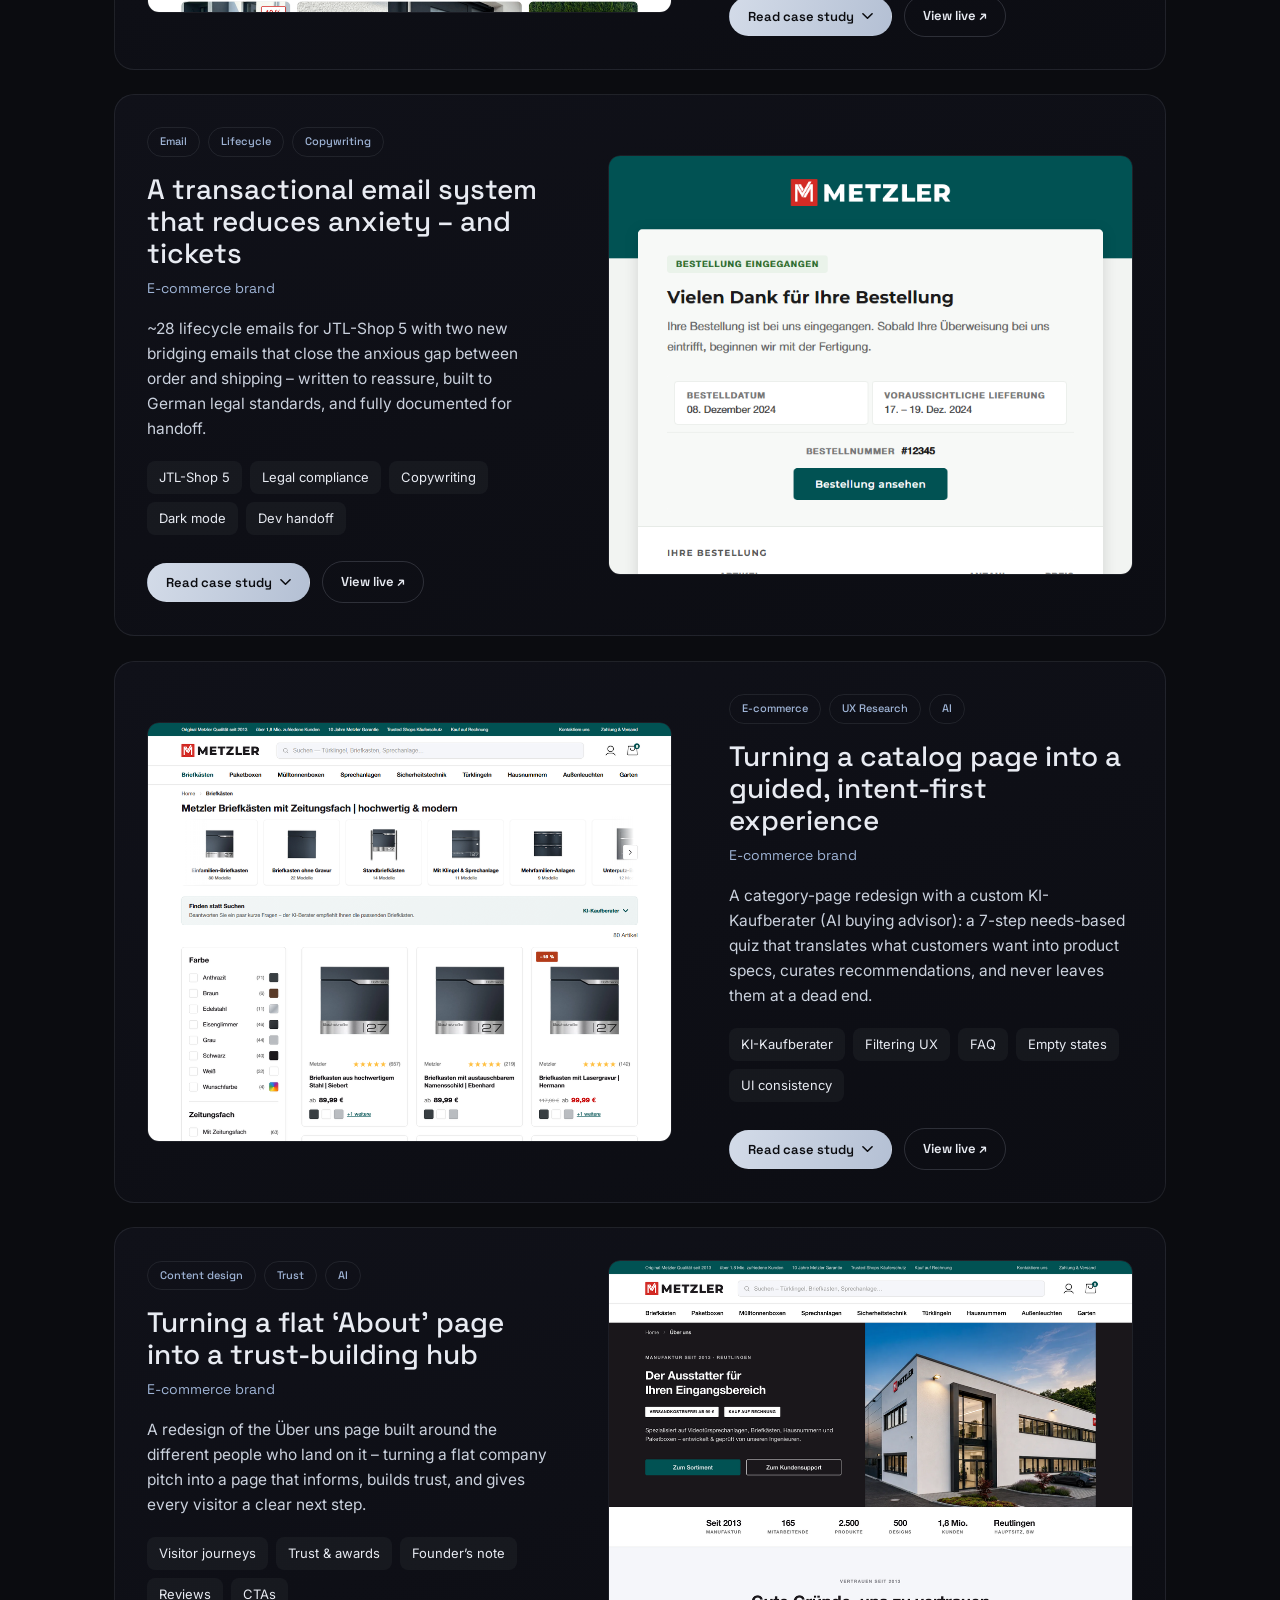
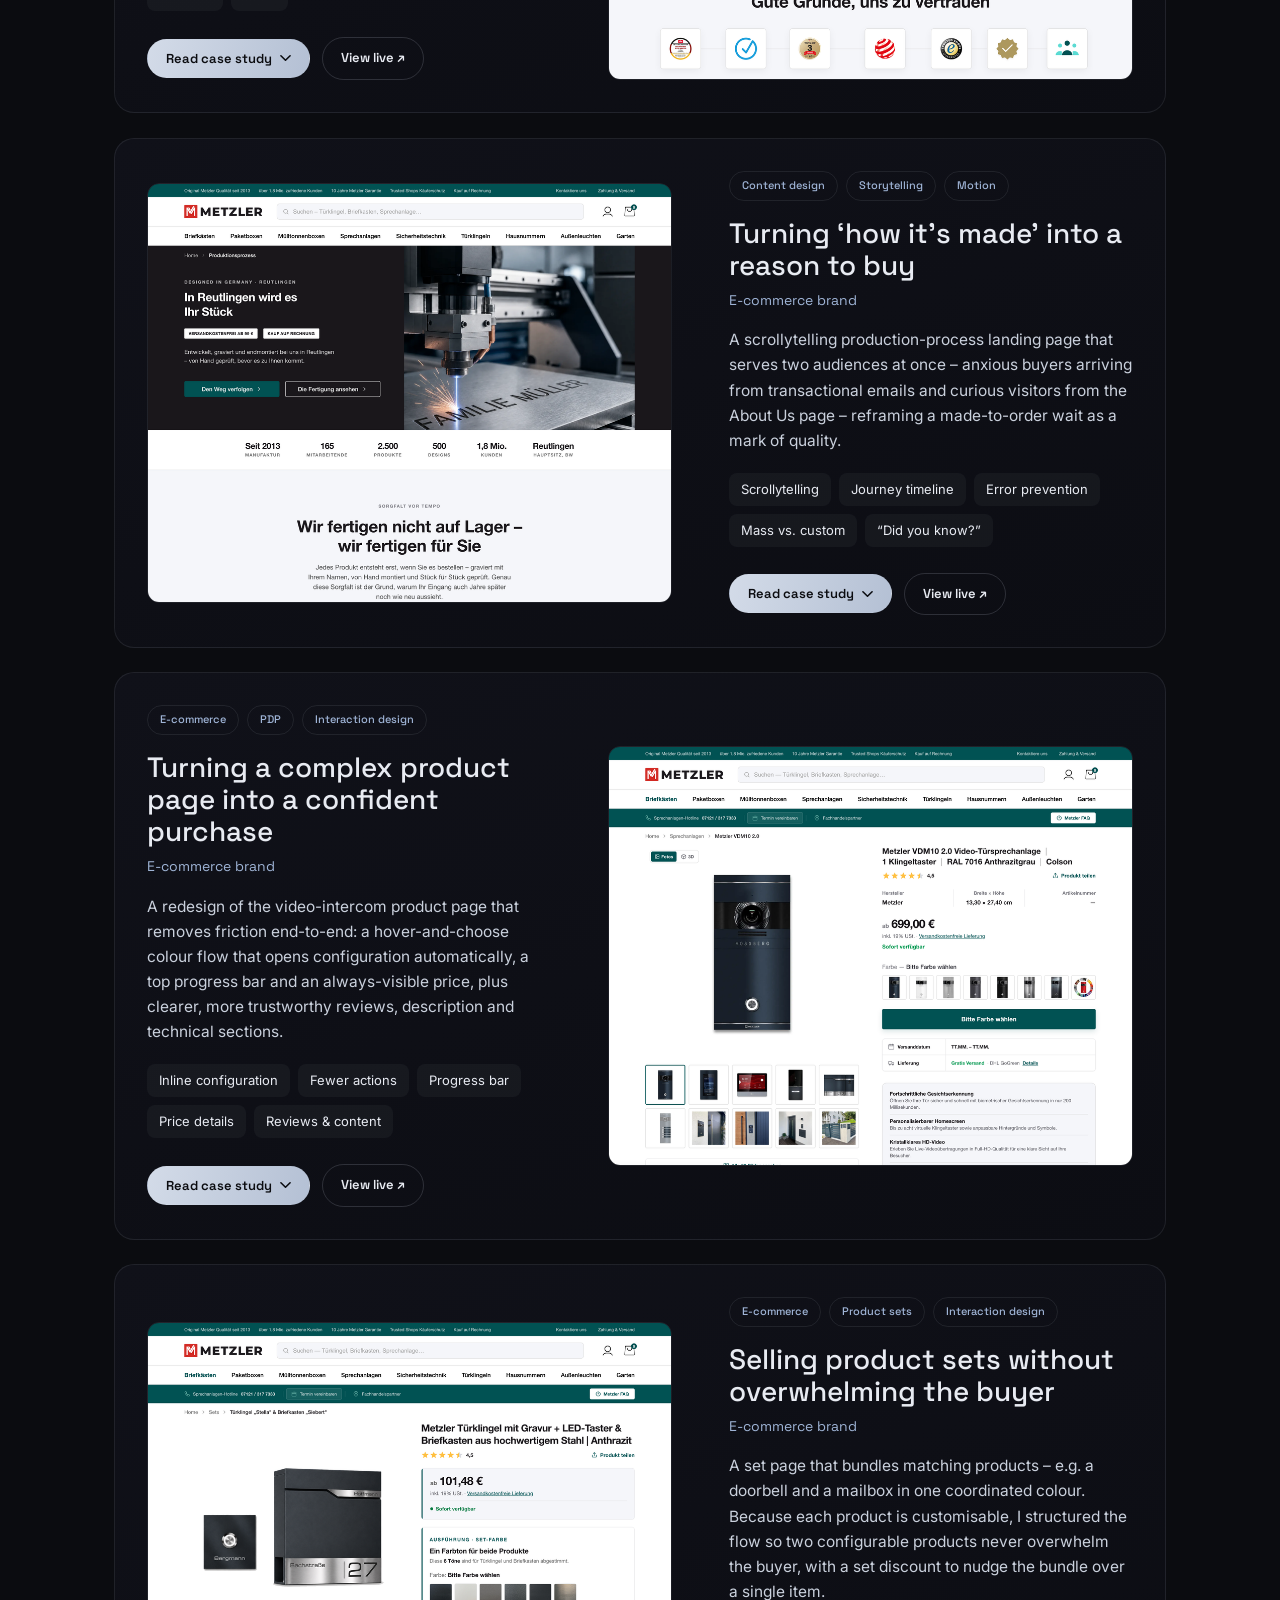
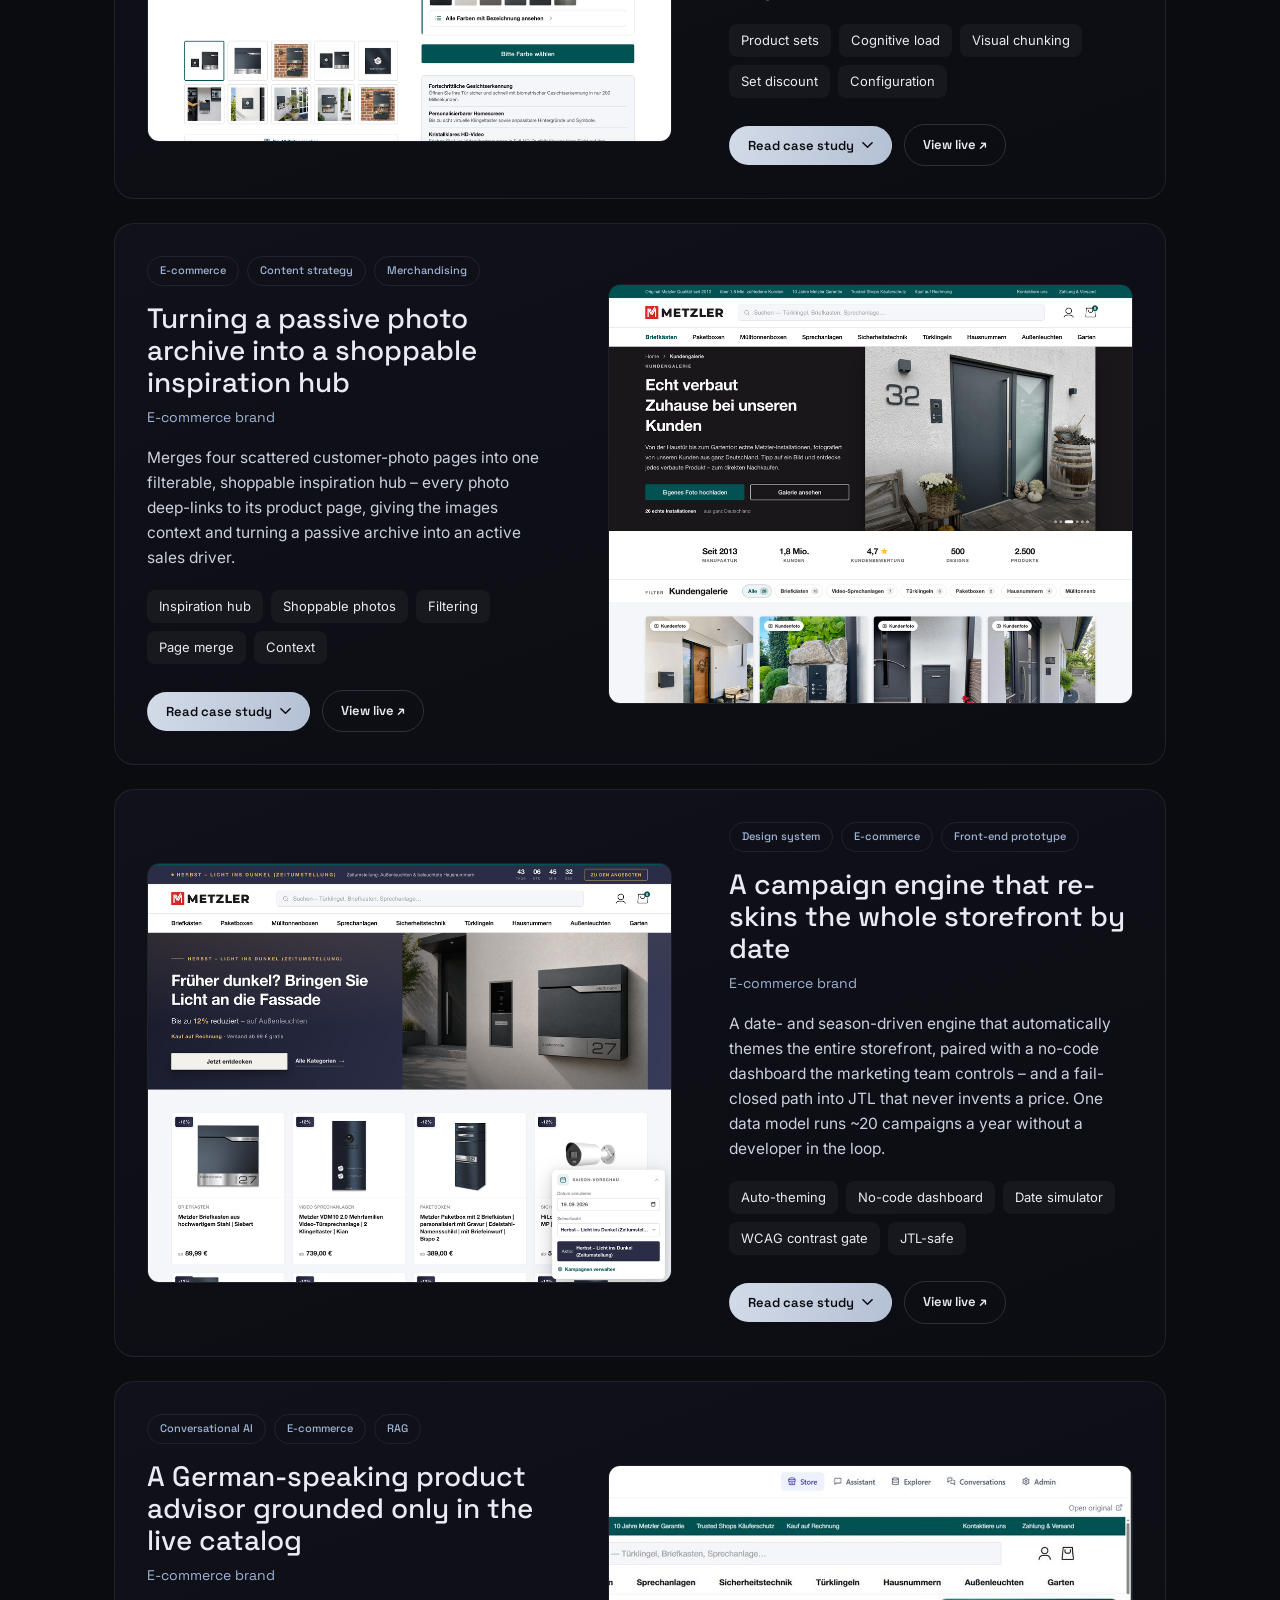
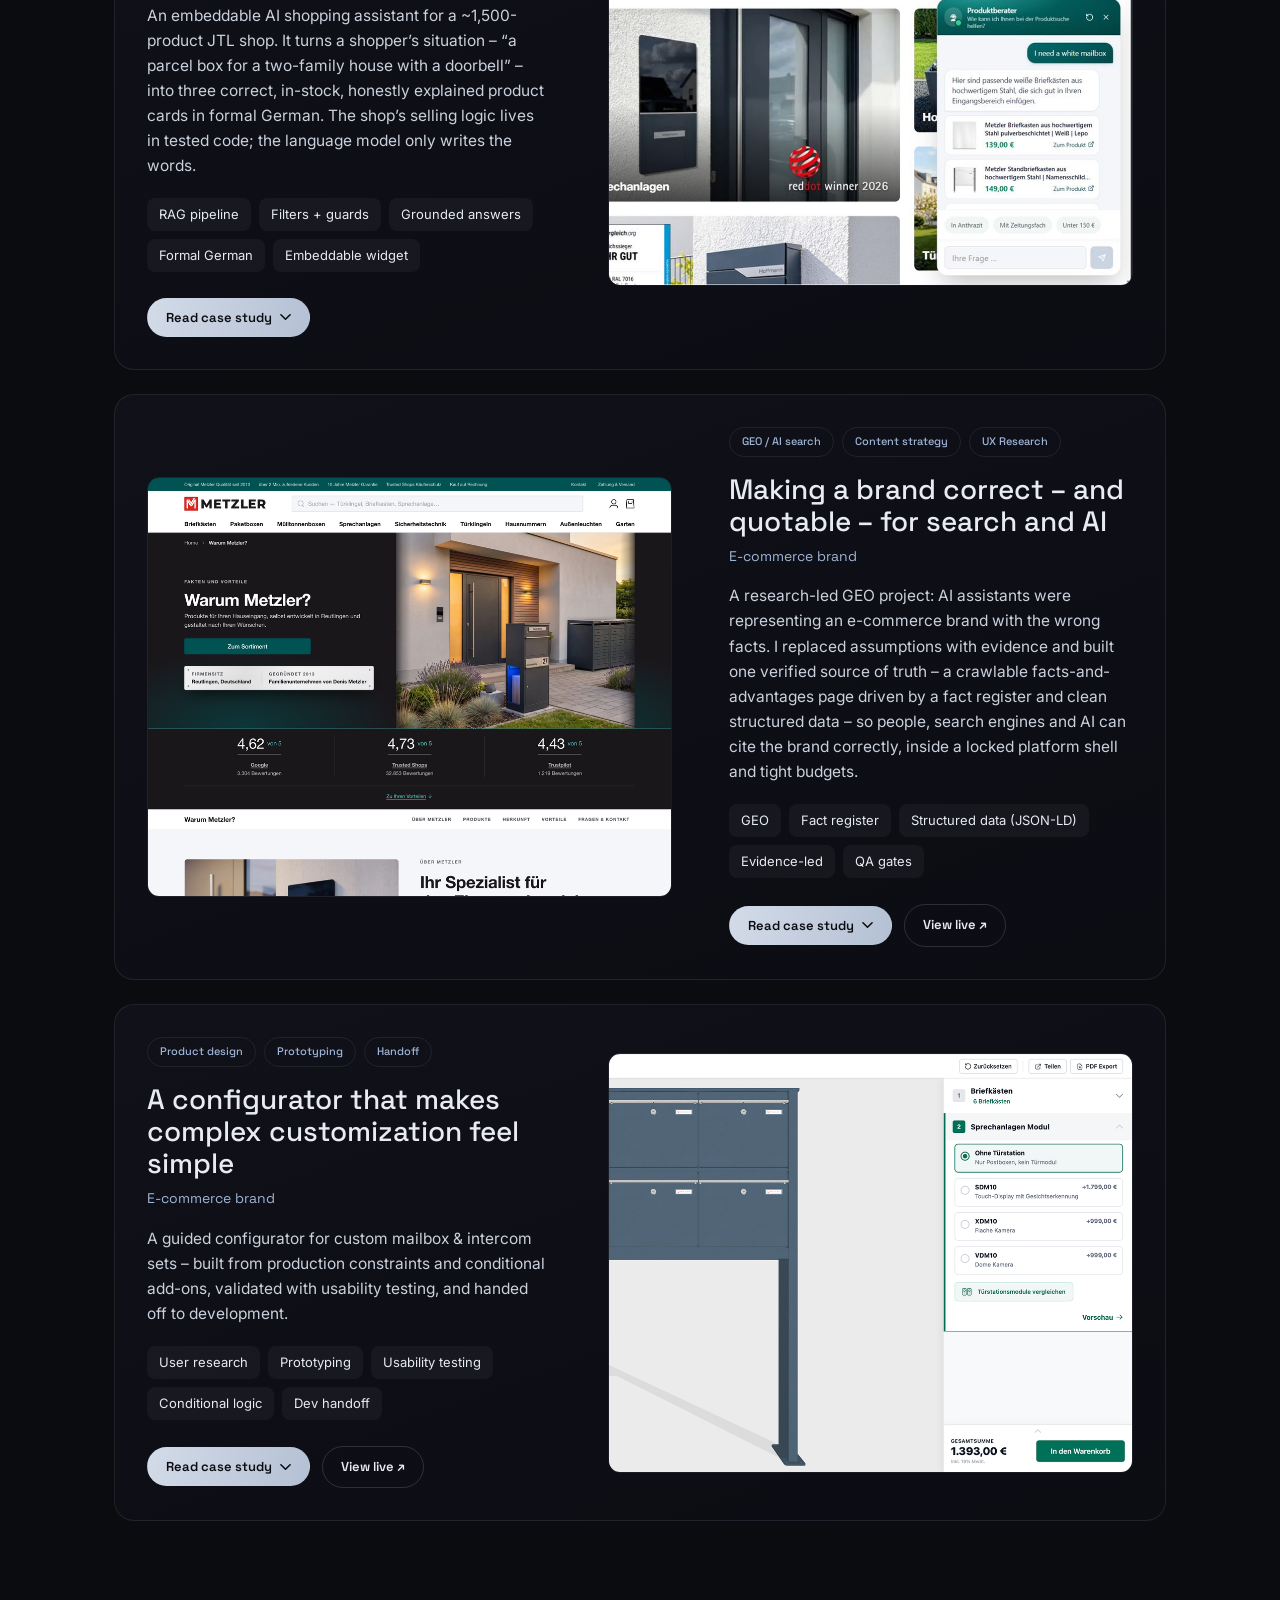
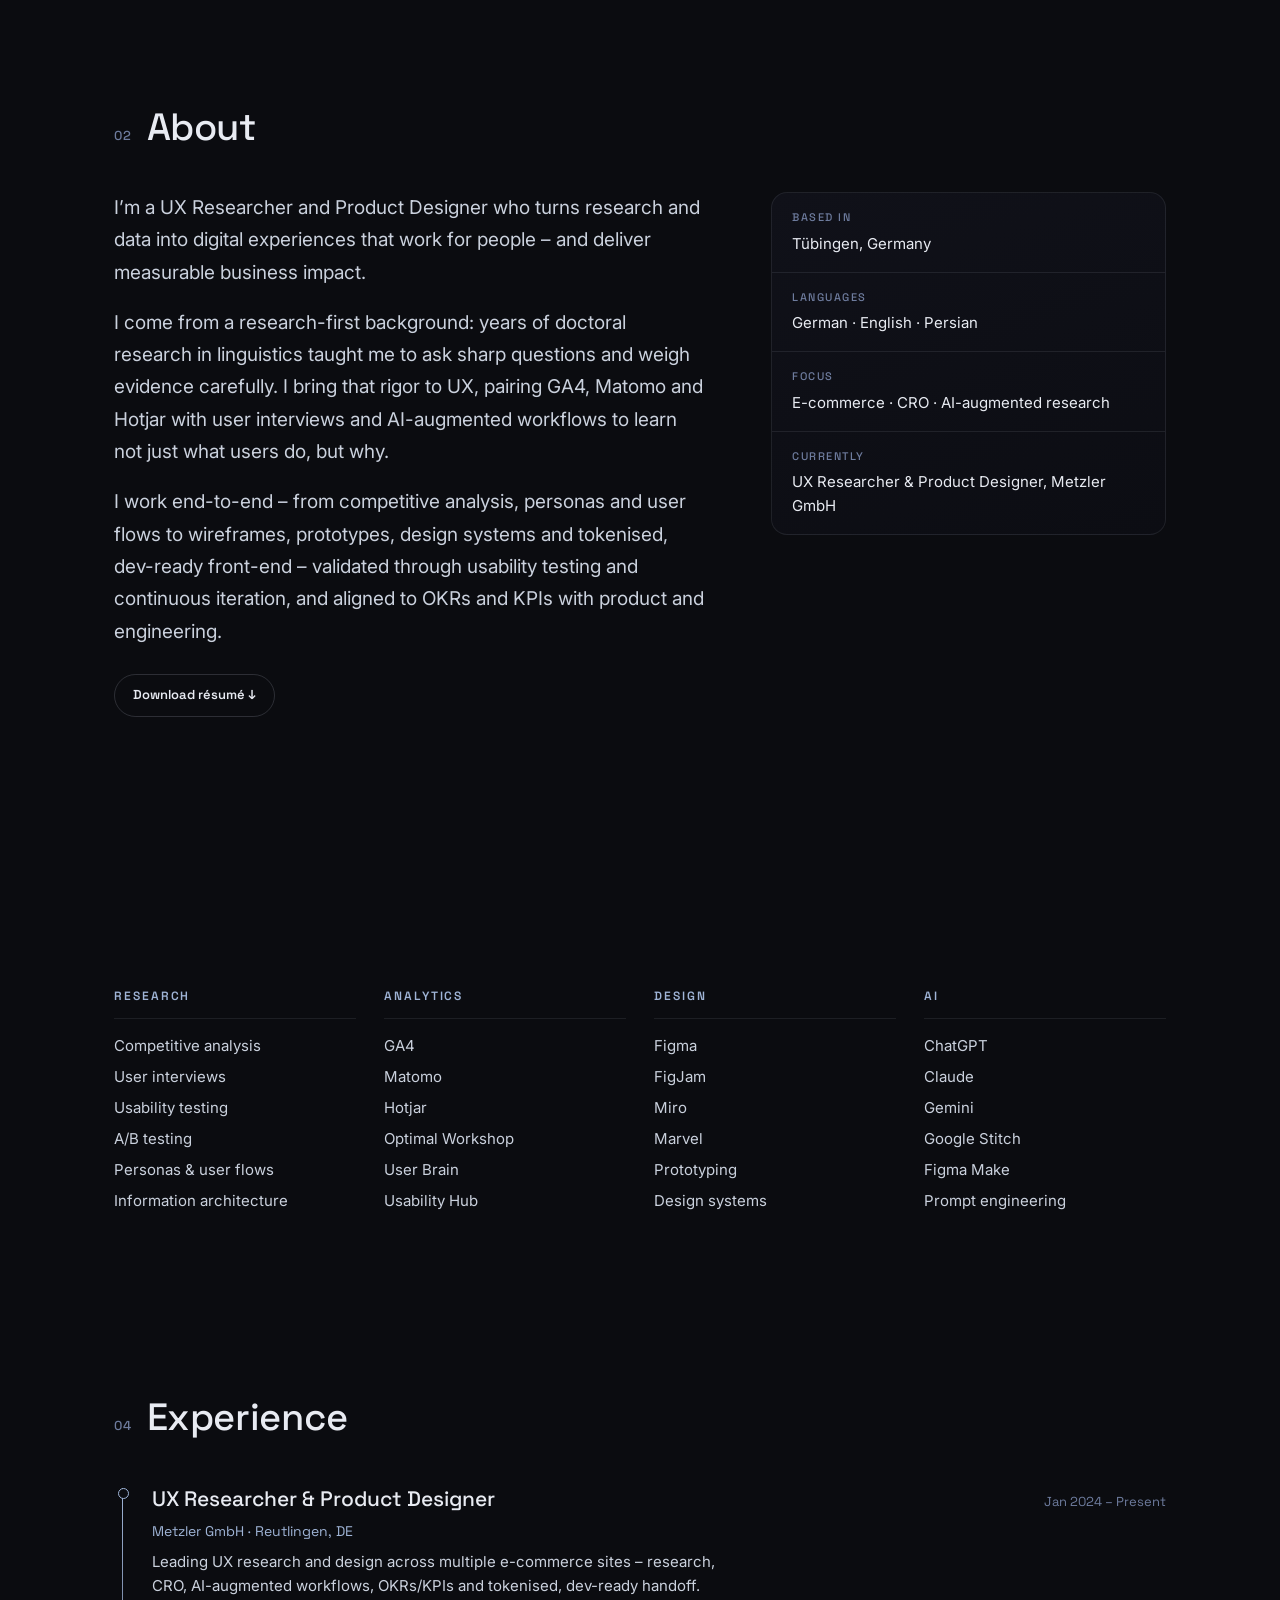
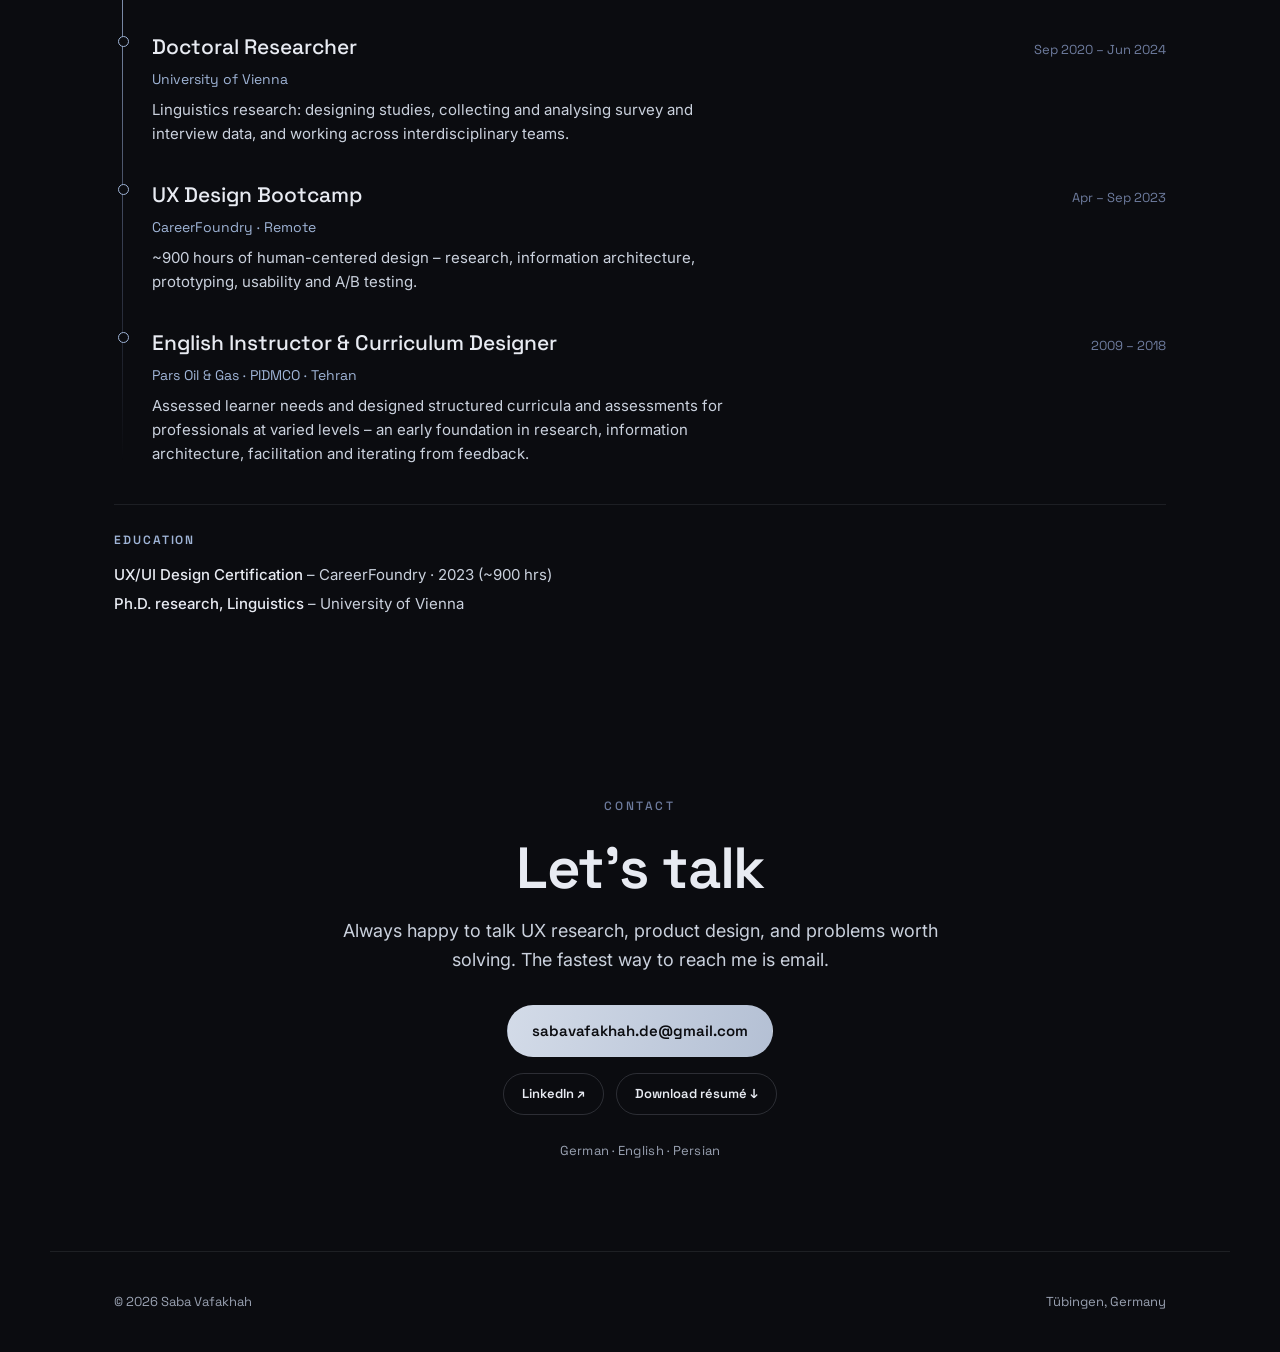
==== commit 93b14753: "Enlarge case-study images: wider media column, tighter gap Shift the work-card grid to 1.3fr media /" ====
--- a/index.html
+++ b/index.html
@@ -15,7 +15,7 @@
   <link rel="preconnect" href="https://fonts.googleapis.com" />
   <link rel="preconnect" href="https://fonts.gstatic.com" crossorigin />
   <link href="https://fonts.googleapis.com/css2?family=Space+Grotesk:wght@300;400;500;600;700&family=Inter:wght@400;500&display=swap" rel="stylesheet" />
-  <link rel="stylesheet" href="css/styles.css?v=8" />
+  <link rel="stylesheet" href="css/styles.css?v=9" />
 </head>
 <body>
   <div class="scroll-prog" id="scrollProg" aria-hidden="true"></div>
--- a/css/styles.css
+++ b/css/styles.css
@@ -197,7 +197,7 @@
 .section-num { font-family:var(--font-display); font-size:13px; font-weight:500; color:var(--glow); letter-spacing:.1em; }
 .section-title { font-family:var(--font-display); font-weight:500; font-size:clamp(24px,3.4vw,38px); letter-spacing:-.01em; }
 
-.case--feature { display:grid; grid-template-columns:1.05fr 1fr; gap:clamp(44px,7vw,120px); align-items:center;
+.case--feature { display:grid; grid-template-columns:1.3fr 1fr; gap:clamp(32px,4.5vw,72px); align-items:center;
   background:linear-gradient(160deg,#101119,#0C0D13); border:1px solid var(--line); border-radius:20px; padding:clamp(18px,3vw,32px);
   transition:transform .25s ease, border-color .4s ease, box-shadow .4s ease; transform-style:preserve-3d; }
 .case--feature:hover { border-color:rgba(159,180,214,0.28); box-shadow:0 34px 90px rgba(0,0,0,.5); }
@@ -359,7 +359,7 @@
 
 /* ---------- ZIGZAG (alternate cards flip on desktop) ---------- */
 @media (min-width: 901px) {
-  .work > .case-wrap:nth-child(odd) .case--feature { grid-template-columns: 1fr 1.05fr; }
+  .work > .case-wrap:nth-child(odd) .case--feature { grid-template-columns: 1fr 1.3fr; }
   .work > .case-wrap:nth-child(odd) .case__media { order: 2; }
   .work > .case-wrap:nth-child(odd) .case__body  { order: 1; }
 }
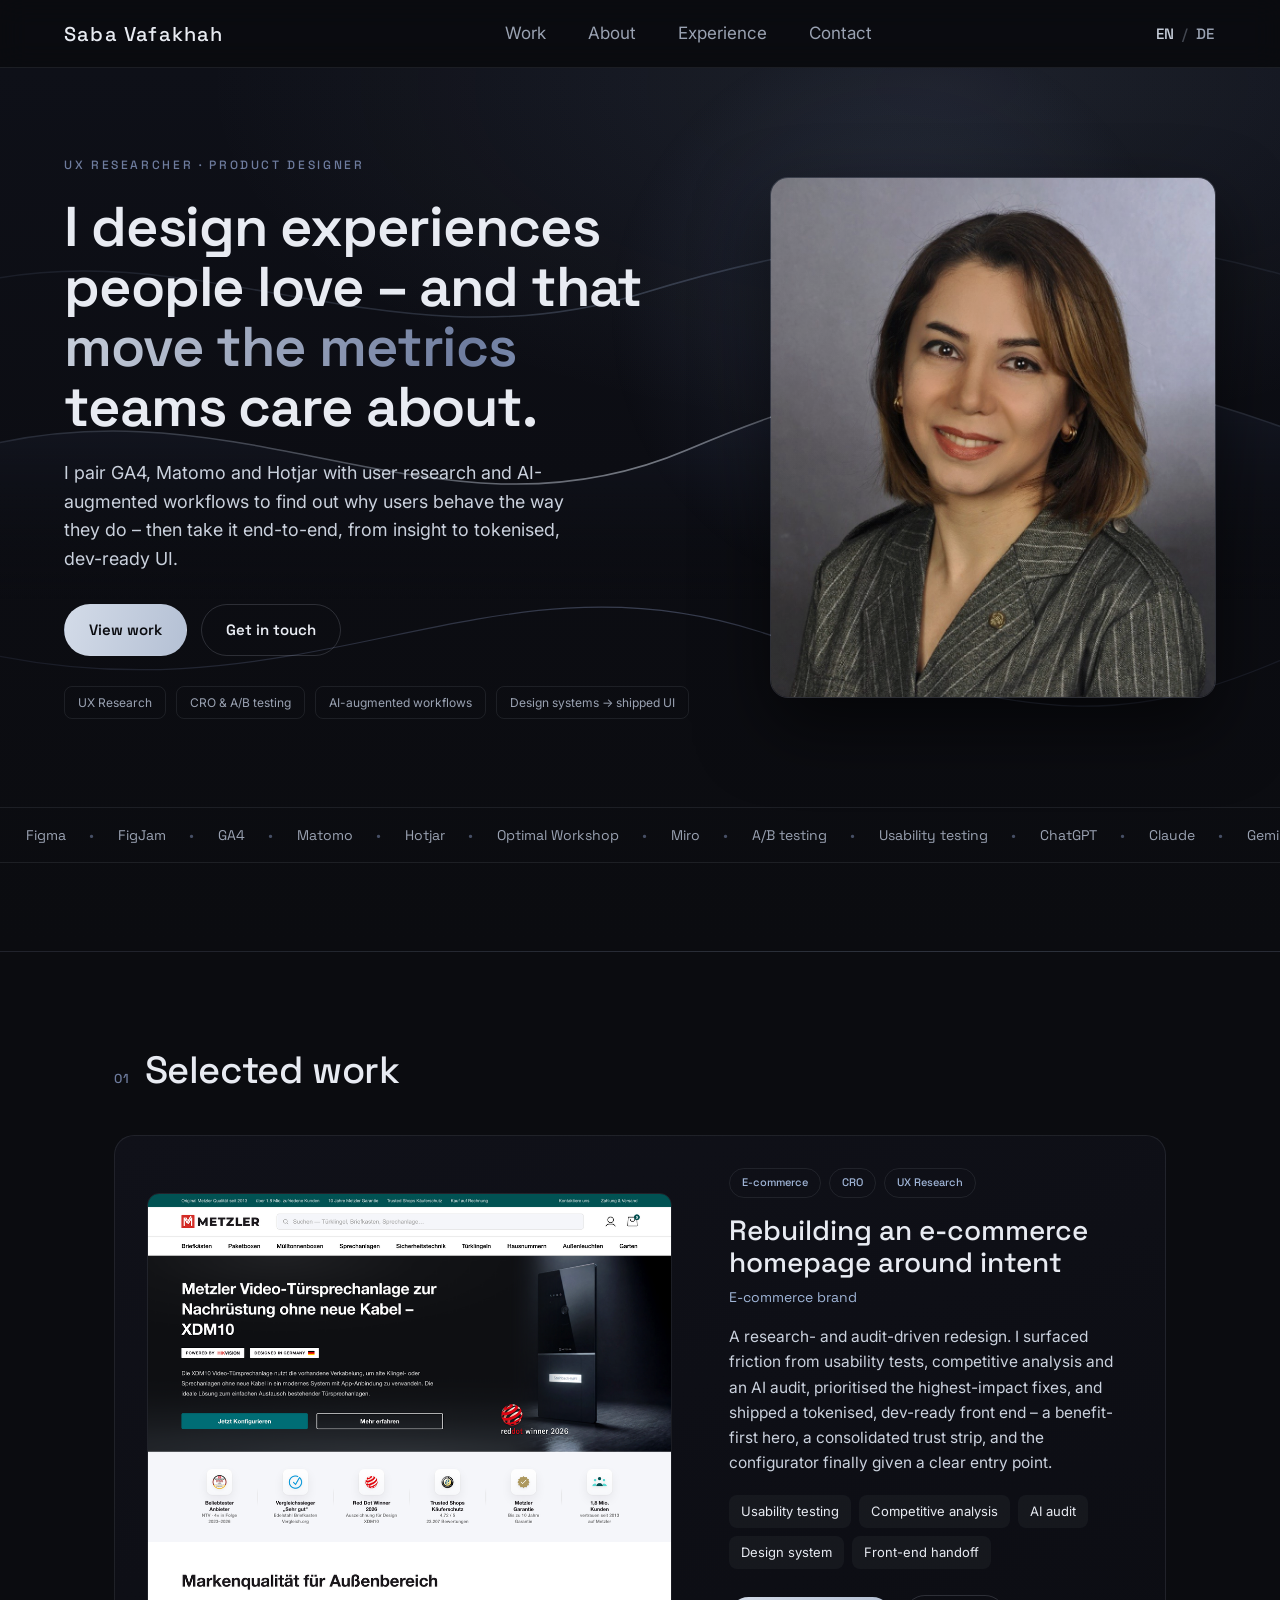
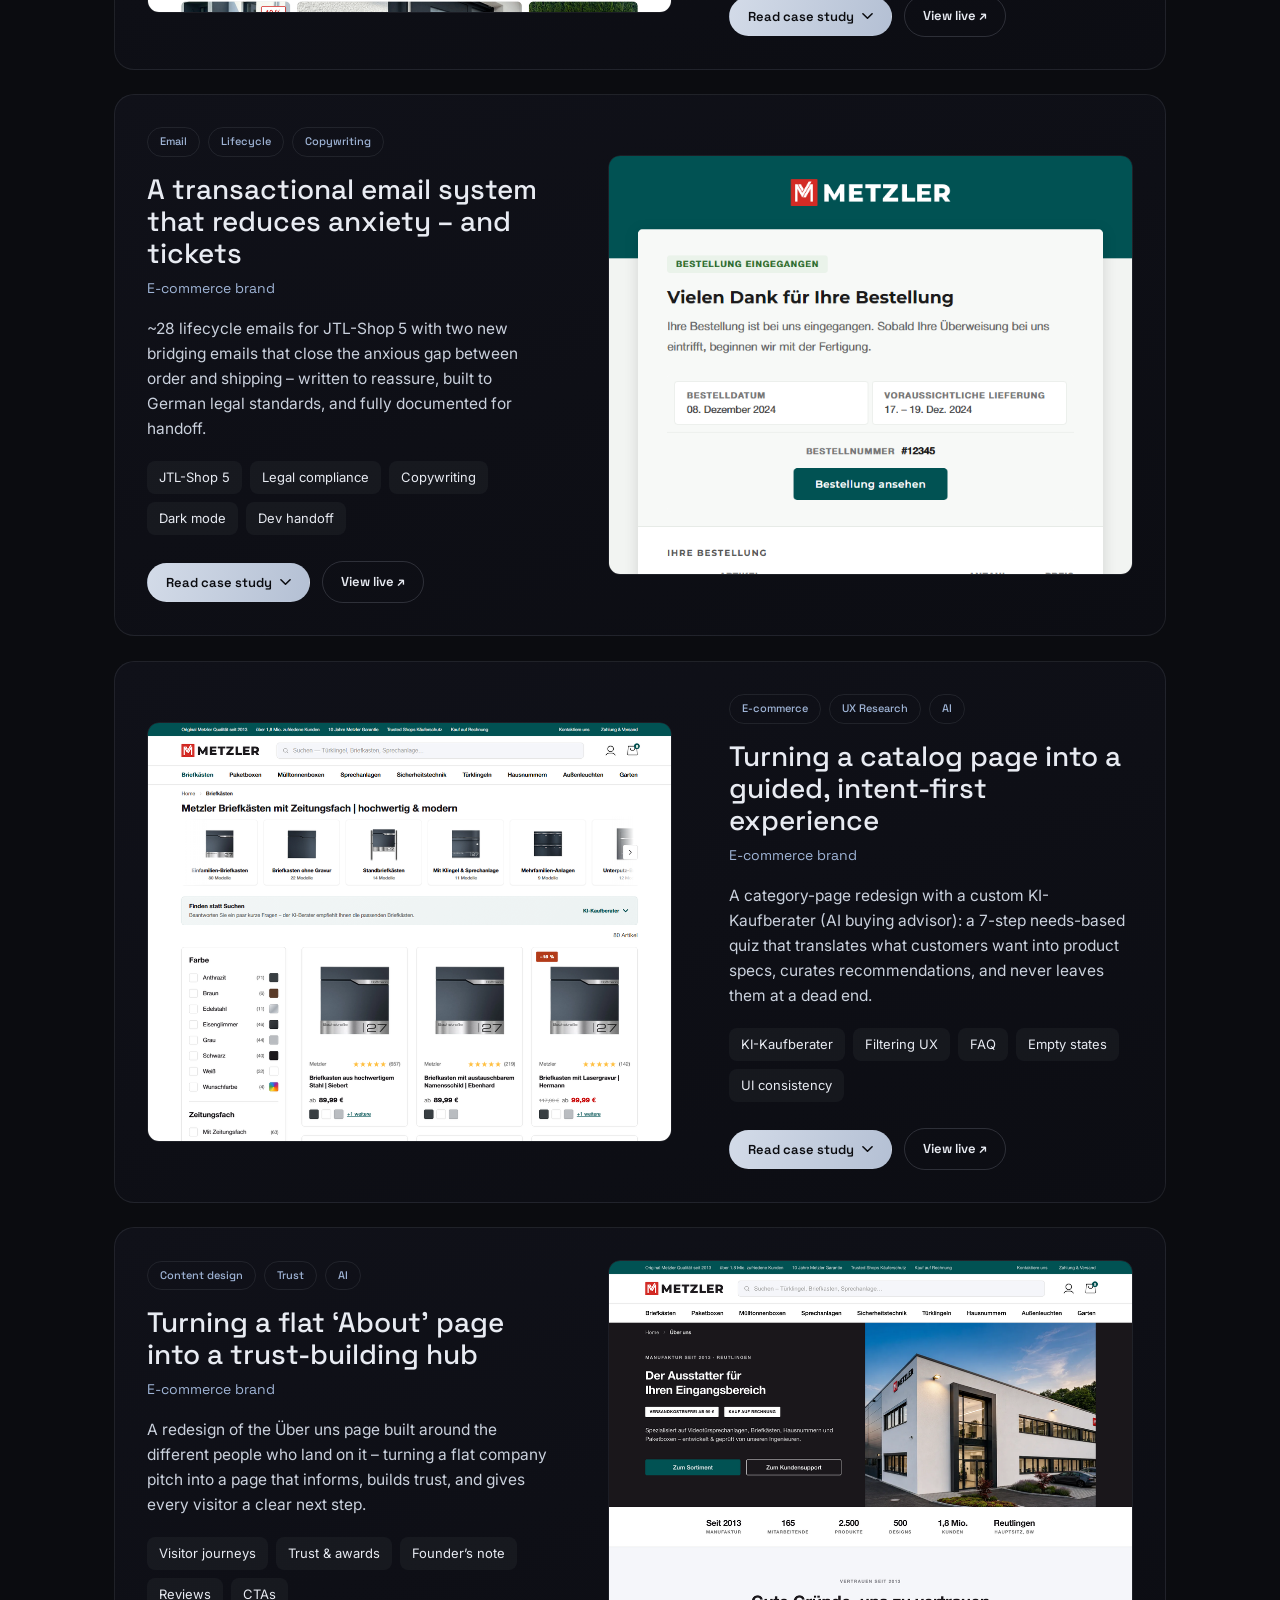
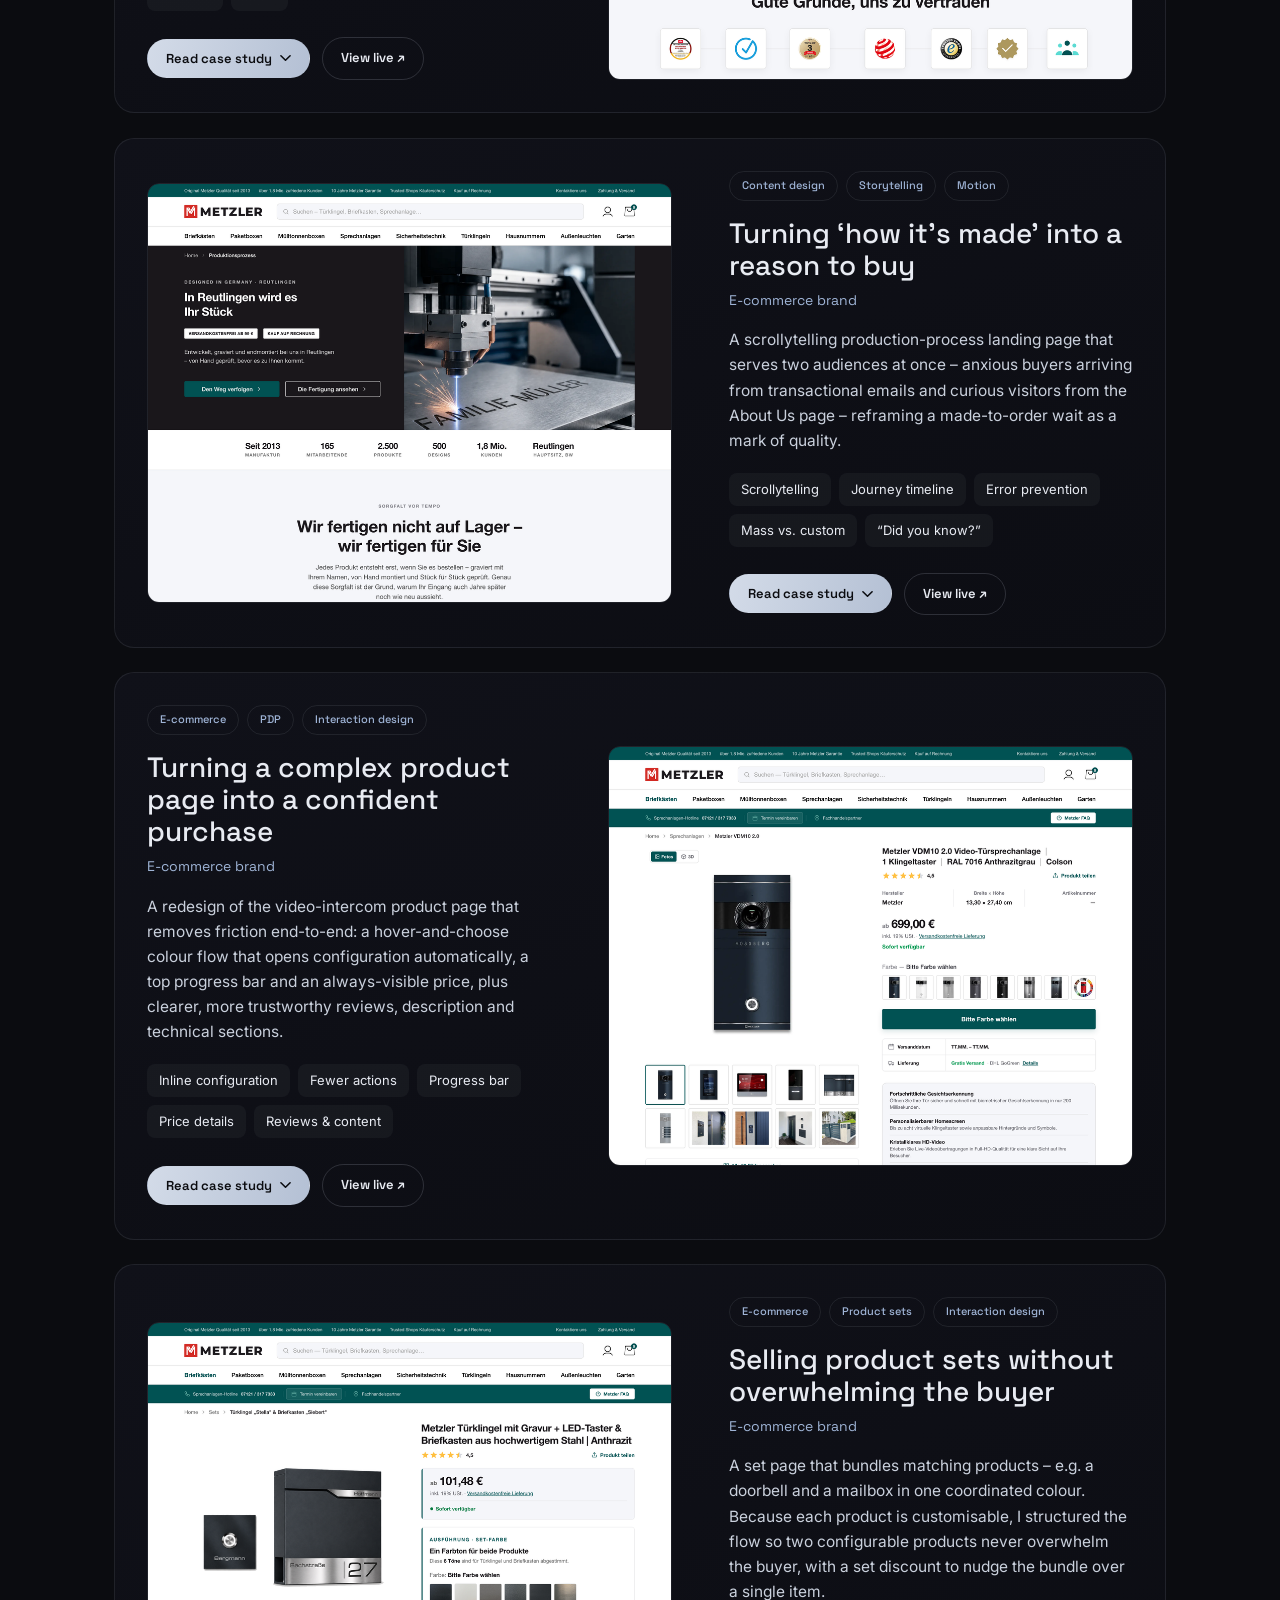
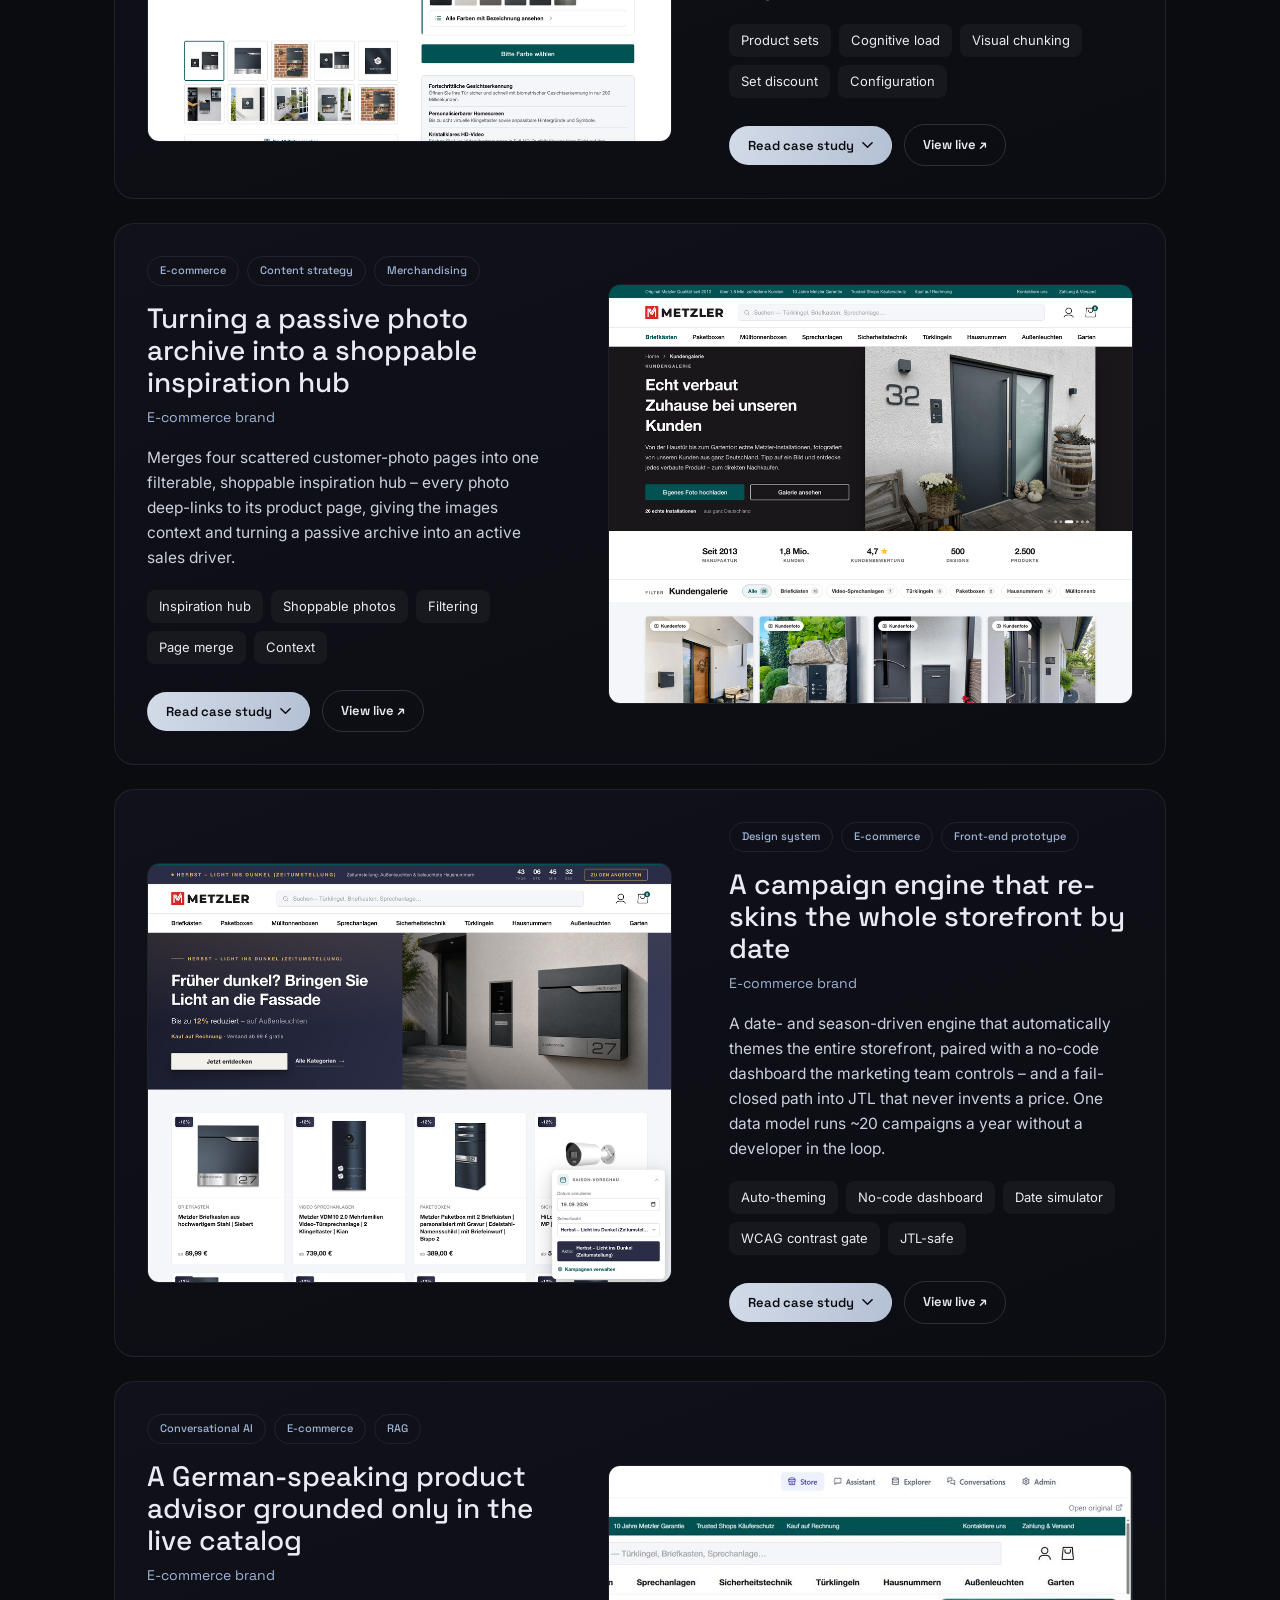
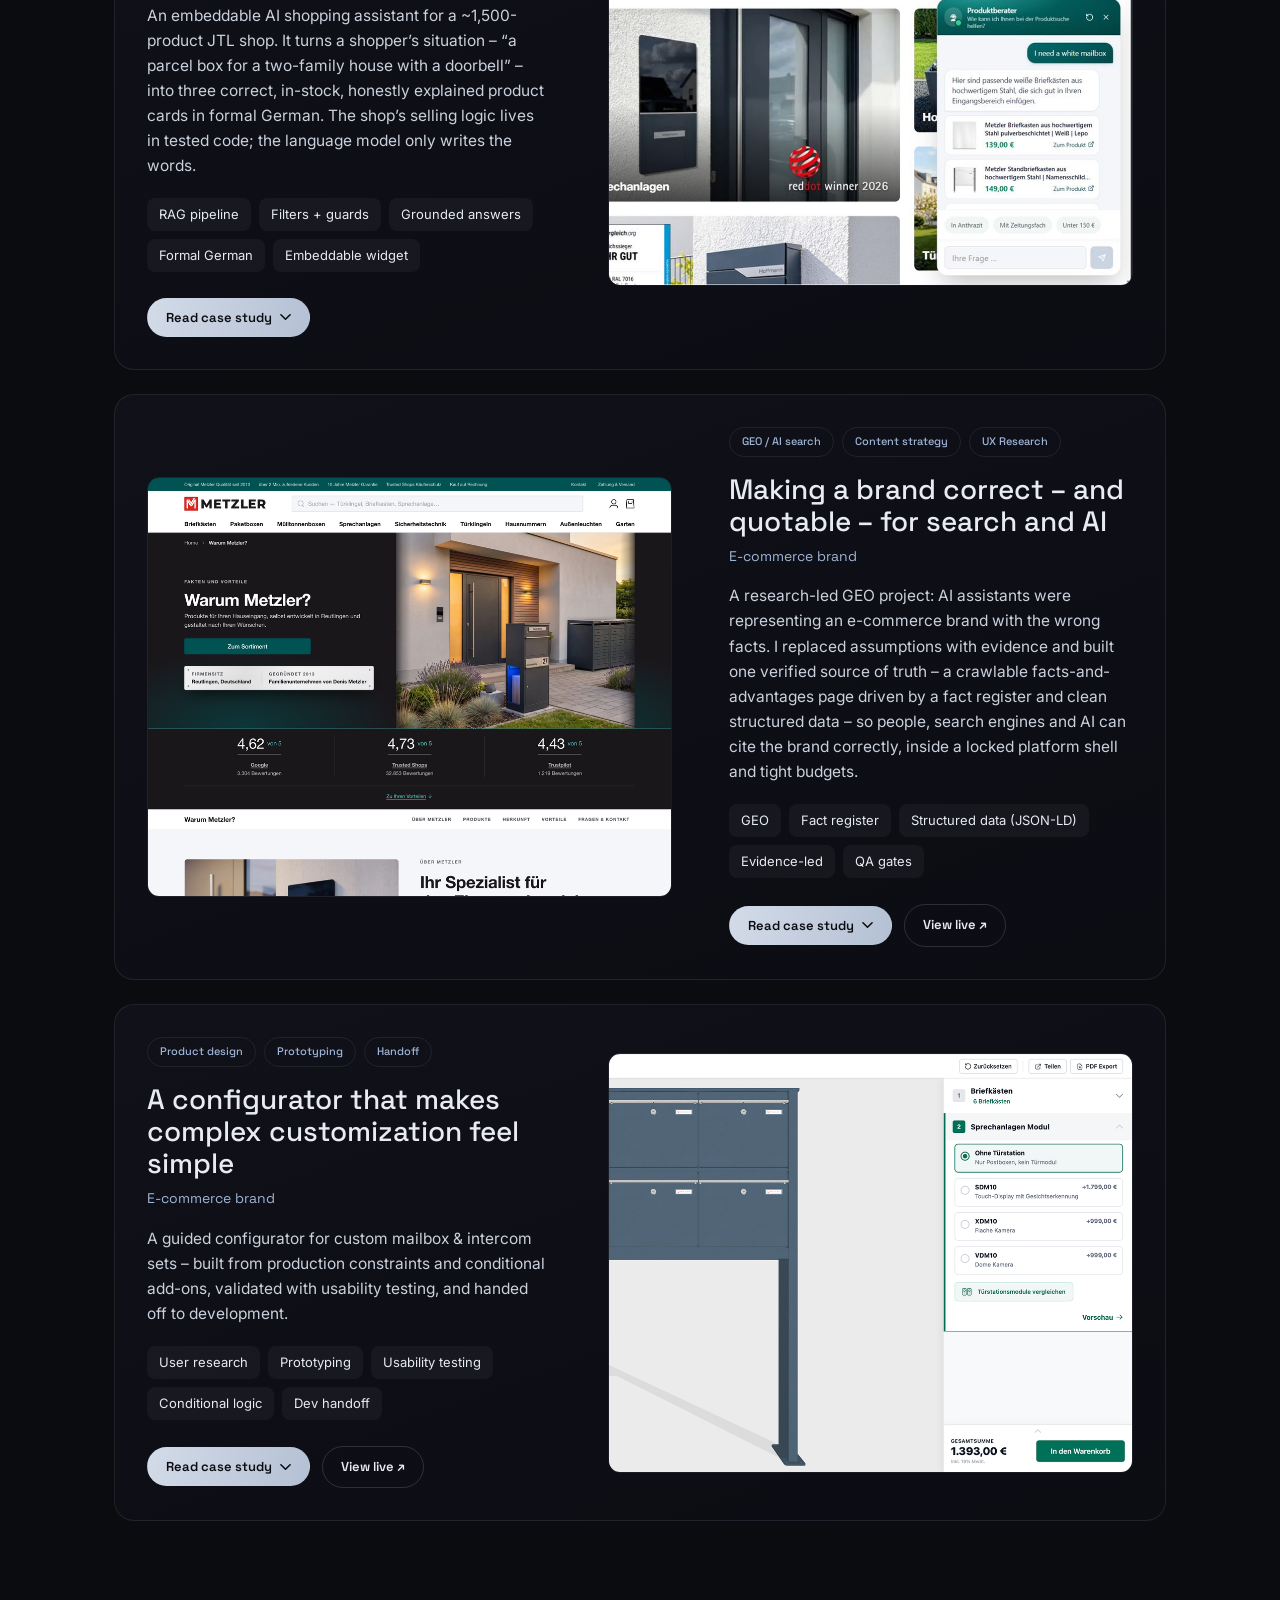
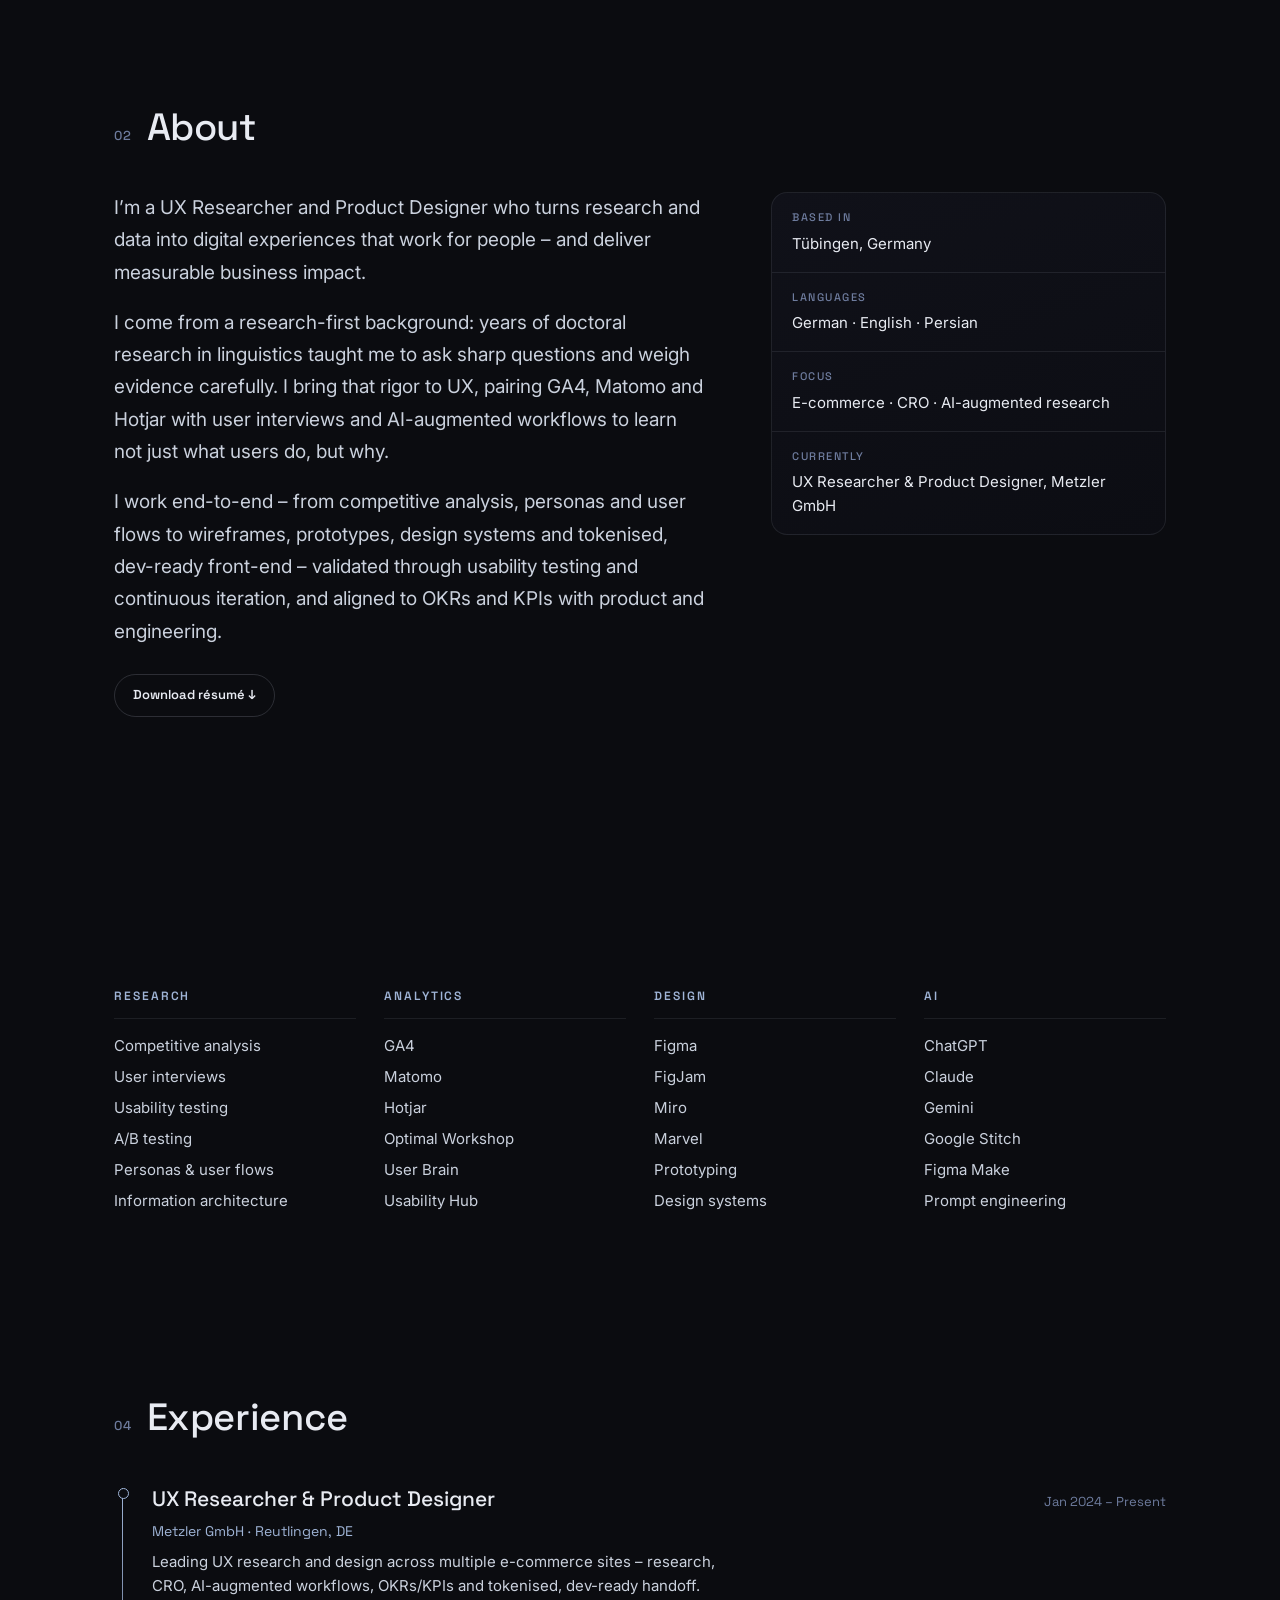
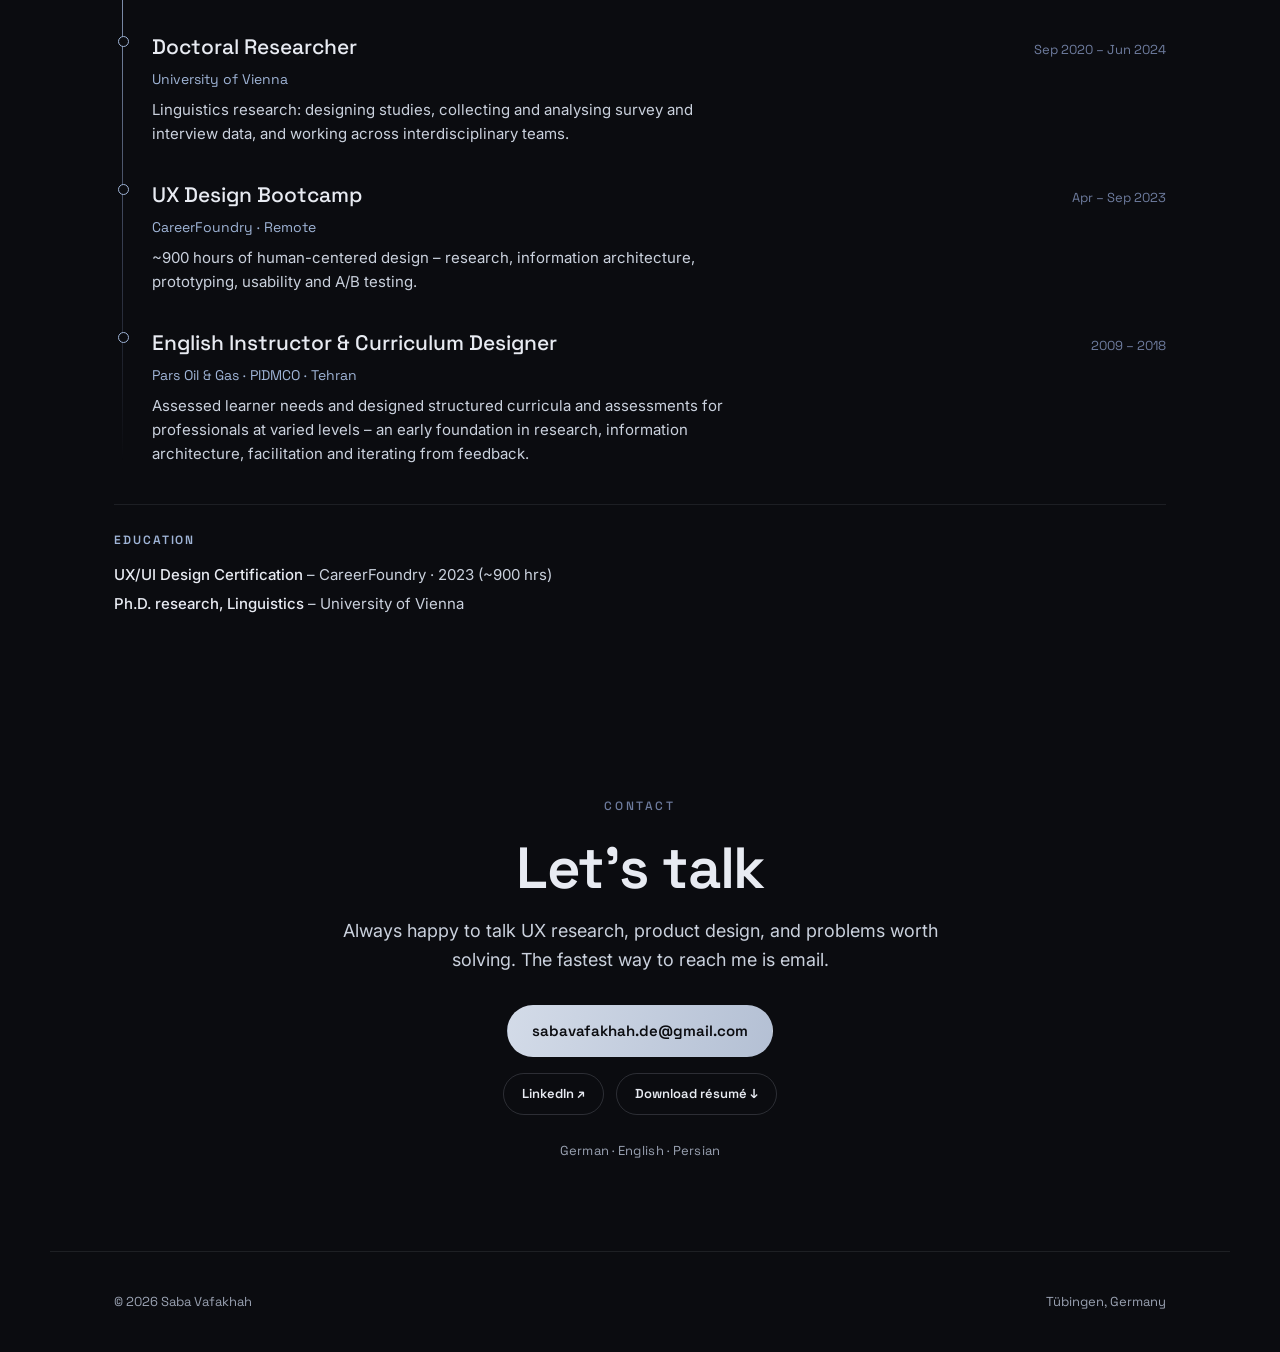
==== commit 4c1b0c95: "Hero copy polish from writing audit - EN lead: 'find why' -> 'find out why' (more idiomatic). - DE t" ====
--- a/index.html
+++ b/index.html
@@ -63,13 +63,13 @@
         <h1 class="hero__title">
           <span class="rev"><span style="animation-delay:.05s" data-en="I design experiences" data-de="Ich gestalte Erlebnisse,">I design experiences</span></span><br/>
           <span class="rev"><span style="animation-delay:.13s" data-en="people love – and that" data-de="die Menschen lieben – und">people love – and that</span></span><br/>
-          <span class="rev"><span class="grad" style="animation-delay:.21s" data-en="move the metrics" data-de="die Zahlen bewegen,">move the metrics</span></span>
+          <span class="rev"><span class="grad" style="animation-delay:.21s" data-en="move the metrics" data-de="Zahlen bewegen,">move the metrics</span></span>
           <span class="rev"><span style="animation-delay:.29s" data-en="teams care about." data-de="die zählen.">teams care about.</span></span>
         </h1>
         <p class="hero__lead"
-           data-en="I pair GA4, Matomo and Hotjar with user research and AI-augmented workflows to find why users behave the way they do – then take it end-to-end, from insight to tokenised, dev-ready UI."
-           data-de="Ich verbinde GA4, Matomo und Hotjar mit Nutzerresearch und KI-gestützten Workflows, um herauszufinden, warum Nutzer handeln, wie sie handeln – und bringe es end-to-end, von der Erkenntnis bis zur tokenisierten, entwicklungsfertigen UI.">
-          I pair GA4, Matomo and Hotjar with user research and AI-augmented workflows to find why users behave the way they do – then take it end-to-end, from insight to tokenised, dev-ready UI.
+           data-en="I pair GA4, Matomo and Hotjar with user research and AI-augmented workflows to find out why users behave the way they do – then take it end-to-end, from insight to tokenised, dev-ready UI."
+           data-de="Ich verbinde GA4, Matomo und Hotjar mit User Research und KI-gestützten Workflows, um herauszufinden, warum Nutzer handeln, wie sie handeln – und bringe es end-to-end, von der Erkenntnis bis zur tokenisierten, entwicklungsfertigen UI.">
+          I pair GA4, Matomo and Hotjar with user research and AI-augmented workflows to find out why users behave the way they do – then take it end-to-end, from insight to tokenised, dev-ready UI.
         </p>
         <div class="hero__cta">
           <a class="btn btn--solid mag" href="#work" data-en="View work" data-de="Projekte ansehen">View work</a>
